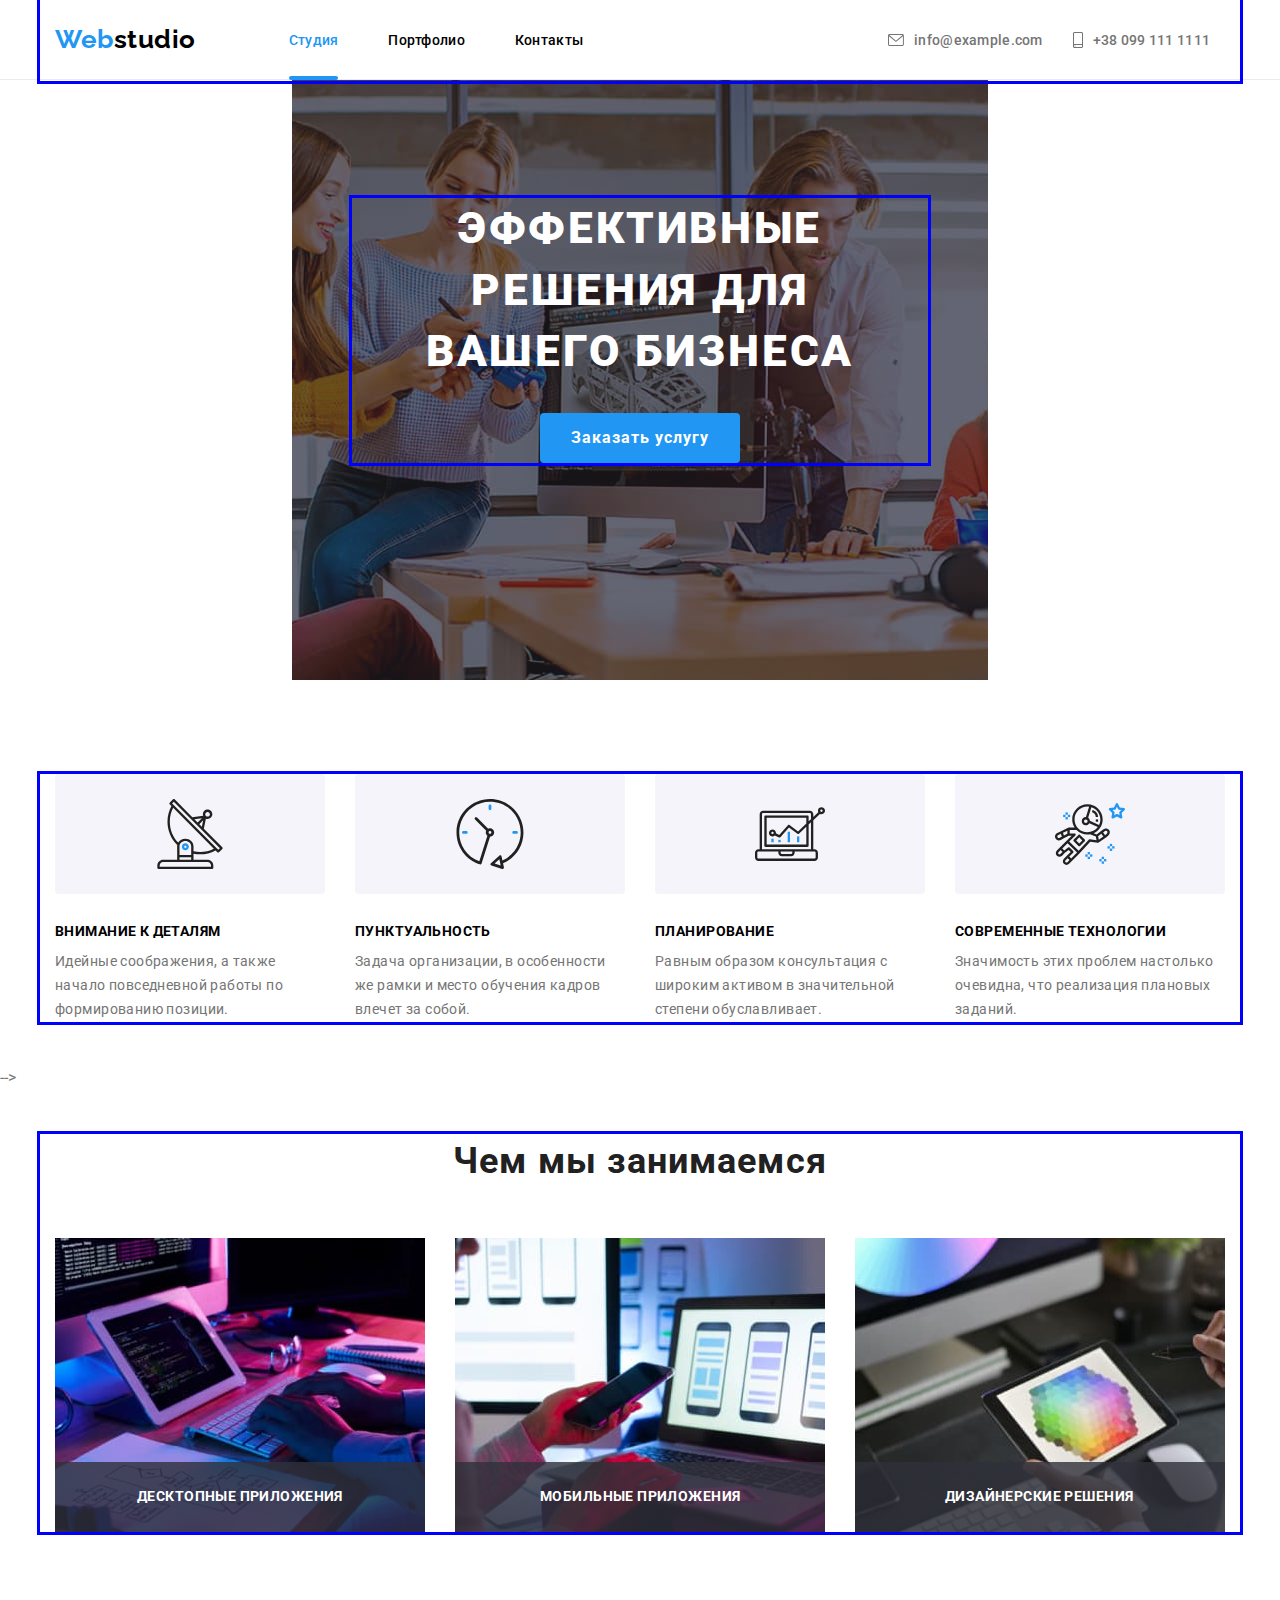
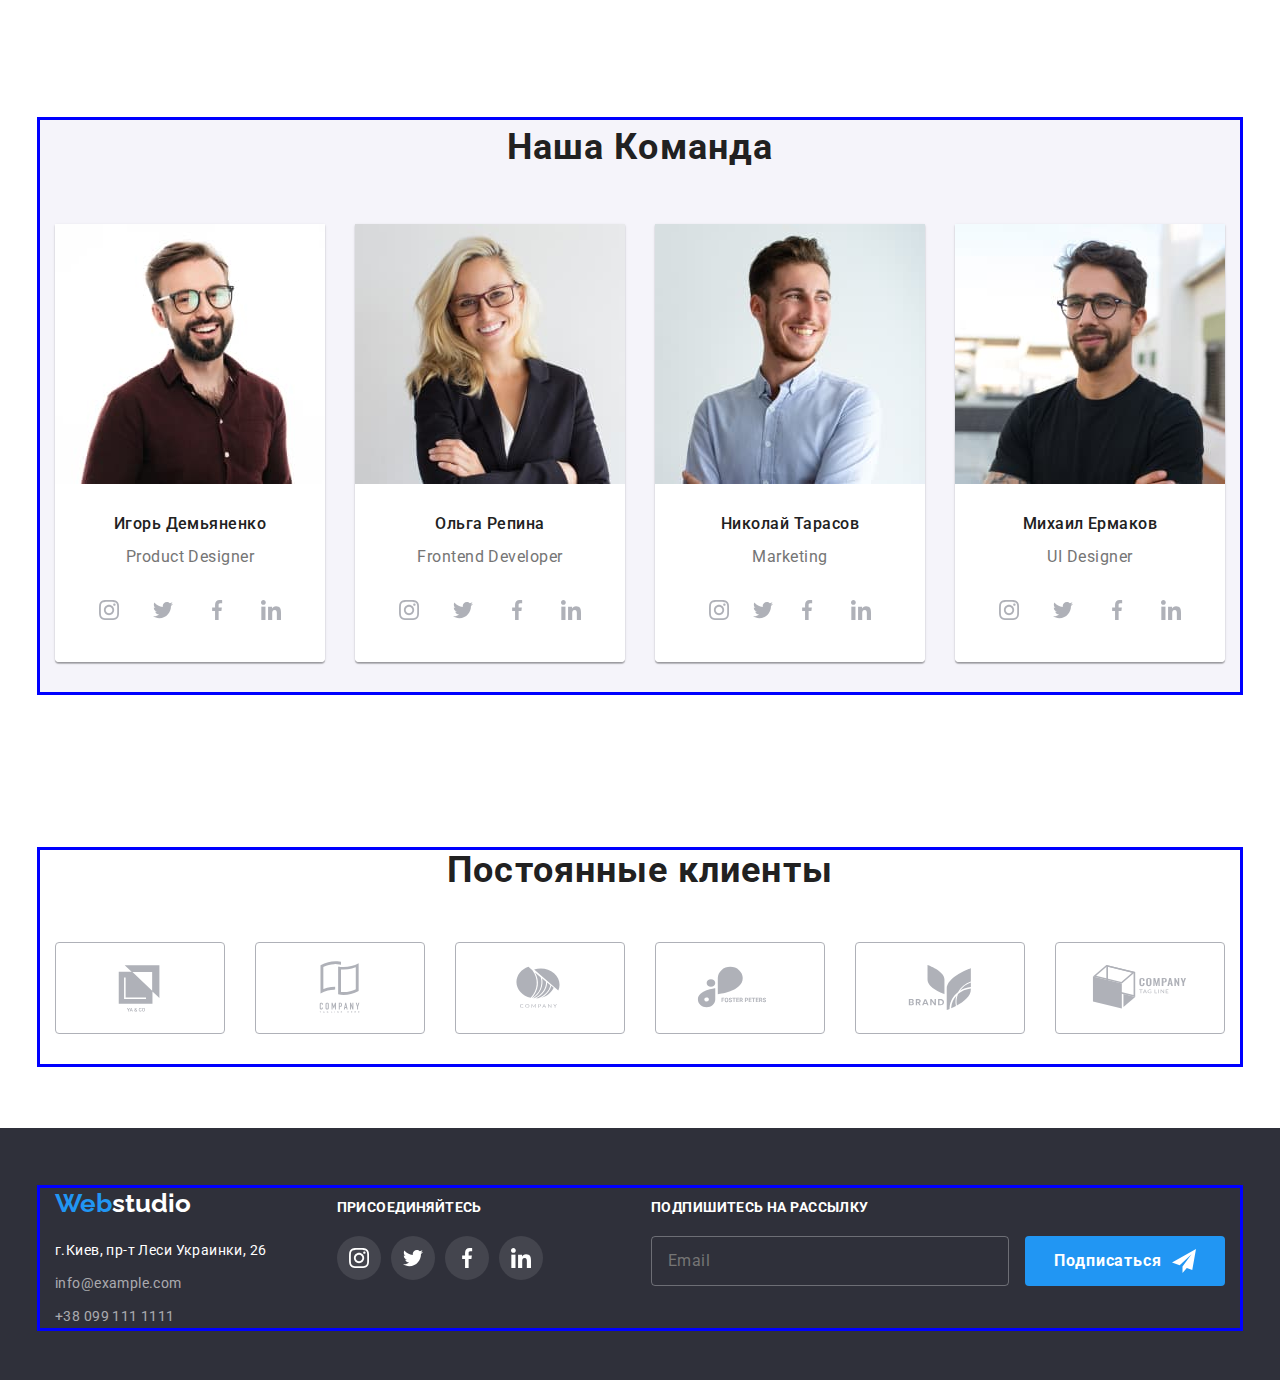
==== index.html @ 3f697a4b "index.html" ====
<!DOCTYPE html>
<html lang="ru">
  <head>
    <meta charset="UTF-8" />
    <meta http-equiv="X-UA-Compatible" content="IE=edge" />
    <meta name="viewport" content="width=device-width, initial-scale=1.0" />
    <title>Document</title>
    <link rel="preconnect" href="https://fonts.googleapis.com" />
    <link rel="preconnect" href="https://fonts.gstatic.com" crossorigin />
    <link
      href="https://fonts.googleapis.com/css2?family=Raleway:wght@700&family=Roboto:wght@400;500;700;900&display=swap"
      rel="stylesheet"
    />
    <link
      rel="stylesheet"
      href="https://cdnjs.cloudflare.com/ajax/libs/modern-normalize/1.1.0/modern-normalize.min.css"
    />
    <link rel="stylesheet" href="./css/main.min.css" />
  </head>

  <body>
    <header class="header">
      <div class="container header__container">
        <nav class="navigation">
          <a href="./index.html" lang="en" class="navigation__title"
            >Web<span class="navigation__logo--black-color">studio</span></a
          >

          <ul class="nav">
            <li class="nav__item">
              <a href="./index.html" class="nav__link current">Студия</a>
            </li>
            <li class="nav__item">
              <a href="./portfolio.html" class="nav__link">Портфолио</a>
            </li>
            <li class="nav__item"><a href="" class="nav__link">Контакты</a></li>
          </ul>
        </nav>

        <div class="header-adress">
          <ul class="adress-list">
            <li class="adress__item">
              <a href="mailto:info@example.com" class="adress__mail"
                ><svg class="adress__icon" width="16" height="12">
                  <use href="images/icons.svg.svg#icon-envelope"></use>
                </svg>
                info@example.com</a
              >
            </li>
            <li class="adress__item">
              <a href="tel:+380991111111" class="adress__phone"
                ><svg class="adress__icon" width="10" height="16">
                  <use href="images/icons.svg.svg#icon-smartphone"></use>
                </svg>
                +38 099 111 1111</a
              >
            </li>
          </ul>
        </div>
        <button class="open-menu-btn" type="button" data-menu-open>
          <svg class="icon-mob-menu" width="40" height="40">
            <use href="./images/icons.svg.svg#icon-mob-menu"></use>
          </svg></button>
          <div class="mob-menu" data-menu>
            <div class="container mob-menu__container">
              <button class="close-menu-btn" type="button" data-menu-close><svg class="close-mob-menu" width="40" height="40">
            <use href="./images/icons.svg.svg#icon-close-mob"></use>
          </svg></button>
                    <ul class="mob-menu__list">
                      <li class="mob-menu__item">
                        <a href="./index.html" class="mob-menu__link current">Студия</a>
                      </li>
                      <li class="mob-menu__item">
                        <a href="./portfolio.html" class="mob-menu__link">Портфолио</a>
                      </li>
                      <li class="mob-menu__item"><a href="" class="mob-menu__link">Контакты</a></li>
                    </ul>                  
                    
                    <div class="mob-adress">
                      <ul class="mob-adress__list">
                                                <li class="mob-adress__item">
                                                  <a href="tel:+380991111111" class="mob-adress__phone"><svg class="mob-adress__icon" width="10" height="16">
                                                      <use href="images/icons.svg.svg#icon-smartphone"></use>
                                                    </svg>
                                                    +38 099 111 1111</a>
                                                </li>
                        <li class="mob-adress__item">
                          <a href="mailto:info@example.com" class="mob-adress__mail"><svg class="mob-adress__icon" width="16" height="12">
                              <use href="images/icons.svg.svg#icon-envelope"></use>
                            </svg>
                            info@devstudio.com</a>
                        </li>
                      </ul>
                      <div class="mob-menu-social">
                        <ul class="mob-menu-social__list">
                      <li class="mob-menu-social__item"><a href="" class="mob-menu-social__link">Instagram</a></li>
                      <li class="mob-menu-social__item"><a href="" class="mob-menu-social__link">Twitter</a></li>
                      <li class="mob-menu-social__item"><a href="" class="mob-menu-social__link">Facebook</a></li>
                      <li class="mob-menu-social__item"><a href="" class="mob-menu-social__link">Linkedin</a></li>
                      </ul>
                      </div>
                      </div>
                      </div>
</div>
      </div>
    </header>

    <main>
      <section class="hero-section overlay">
        <div class="container hero__container">
          <h1 class="hero__title">Эффективные решения для вашего бизнеса</h1>
          <button type="button" class="hero__button" data-modal-open>
            Заказать услугу
          </button>
        </div>
      </section>

      <section class="section">
        <div class="container">
          <ul class="features-list">
            <li class="features-list__item">
              <div class="features-list__box">
                <svg class="features-list__icon" width="70" height="70">
                  <use href="images/icons.svg.svg#icon-antenna"></use>
                </svg>
              </div>
              <h2 class="features-list__title">Внимание к деталям</h2>
              <p class="features-list__text">
                Идейные соображения, а также начало повседневной работы по
                формированию позиции.
              </p>
            </li>

            <li class="features-list__item">
              <div class="features-list__box">
                <svg class="features-list__icon" width="70" height="70">
                  <use href="images/icons.svg.svg#icon-clock"></use>
                </svg>
              </div>
              <h2 class="features-list__title">Пунктуальность</h2>
              <p class="features-list__text">
                Задача организации, в особенности же рамки и место обучения
                кадров влечет за собой.
              </p>
            </li>

            <li class="features-list__item">
              <div class="features-list__box">
                <svg class="features-list__icon" width="70" height="70">
                  <use href="images/icons.svg.svg#icon-diagram"></use>
                </svg>
              </div>
              <h2 class="features-list__title">Планирование</h2>
              <p class="features-list__text">
                Равным образом консультация с широким активом в значительной
                степени обуславливает.
              </p>
            </li>

            <li class="features-list__item">
              <div class="features-list__box">
                <svg class="features-list__icon" width="70" height="70">
                  <use href="images/icons.svg.svg#icon-astronaut"></use>
                </svg>
              </div>
              <h2 class="features-list__title">Современные технологии</h2>
              <p class="features-list__text">
                Значимость этих проблем настолько очевидна, что реализация
                плановых заданий.
              </p>
            </li>
          </ul>
        </div>
      </section> -->

      <section class="about-section">
        <div class="container">
          <h2 class="about-us__title">Чем мы занимаемся</h2>

          <ul class="about-list">
            <li class="about-list__item">
              <div class="about-list__decor-item">
                <img
                  src="./images/box1.jpg"
                  alt="Десктопные приложения"
                  width="370"
                  class="about-list__img"
                />

                <div class="description">
                  <h3 class="description__text-one">Десктопные приложения</h3>
                </div>
              </div>
            </li>

            <li class="about-list__item">
              <div class="about-list__decor-item">
                <img
                  src="./images/box2.jpg"
                  alt="Мобильные приложения"
                  width="370"
                  class="about-list__img"
                />

                <div class="description">
                  <h3 class="description__text-two">Мобильные приложения</h3>
                </div>
              </div>
            </li>

            <li class="about-list__item">
              <div class="about-list__decor-item">
                <img
                  src="./images/box3.jpg"
                  alt="Дизайнерские решения"
                  width="370"
                  class="about-list__img"
                />
                <div class="description">
                  <h3 class="description__text-three">Дизайнерские решения</h3>
                </div>
              </div>
            </li>
          </ul>
        </div>
      </section>

      <section class="team-section">
        <div class="container team__container">
          <h2 class="our-team__title">Наша Команда</h2>
          <ul class="team-list team__list">
            <li class="team-list__item">
              <picture>
                <source
                  srcset="
                    ./images/ihor-img-1x-desktop.jpg 1x,
                    ./images/ihor-img-2x-desktop.jpg 2x,
                    ./images/ihor-img-3x-desktop.jpg 3x
                  "
                  media="(min-width: 1200px)"
                />
                <source
                  srcset="
                    ./images/ihor-img-1x-tab.jpg 1x,
                    ./images/ihor-img-2x-tab.jpg 2x
                  "
                  media="(min-width: 768px)"
                />
                <source
                  srcset="
                    ./images/ihor-img-1x-mob.jpg 1x,
                    ./images/ihor-img-2x-mob.jpg 2x
                  "
                  media="(min-width: 320px)"
                />
                <img
                  src="./images/teamcard1.jpg"
                  alt="Игорь Демьяненко Продакт Дизайнер"
                  class="team-list__img"
                />
              </picture>
              <div class="team-member">
                <h3 class="team-member__name">Игорь Демьяненко</h3>
                <p lang="en" class="team-member__position">Product Designer</p>
                <ul class="team-social-list">
                  <li class="team-social__item">
                    <a href="" class="team-social__link">
                      <svg class="team-social__icon" width="20" height="20">
                        <use href="images/icons.svg.svg#icon-instagram"></use>
                      </svg>
                    </a>
                  </li>
                  <li class="team-social__item">
                    <a href="" class="team-social__link">
                      <svg class="team-social__icon" width="20" height="20">
                        <use href="images/icons.svg.svg#icon-twitter"></use>
                      </svg>
                    </a>
                  </li>
                  <li class="team-social__item">
                    <a href="" class="team-social__link">
                      <svg class="team-social__icon" width="20" height="20">
                        <use href="images/icons.svg.svg#icon-facebook"></use>
                      </svg>
                    </a>
                  </li>
                  <li class="team-social__item">
                    <a href="" class="team-social__link">
                      <svg class="team-social__icon" width="20" height="20">
                        <use href="images/icons.svg.svg#icon-linkedin"></use>
                      </svg>
                    </a>
                  </li>
                </ul>
              </div>
            </li>

            <li class="team-list__item">
              <picture>
                <source
                  srcset="
                    ./images/olha-img-1x-desktop.jpg 1x,
                    ./images/olha-img-2x-desktop.jpg 2x,
                    ./images/olha-img-3x-desktop.jpg 3x
                  "
                  media="(min-width: 1200px)"
                />
                <source
                  srcset="
                    ./images/olha-img-1x-tab.jpg 1x,
                    ./images/olha-img-2x-tab.jpg 2x
                  "
                  media="(min-width: 768px)"
                />
                <source
                  srcset="
                    ./images/olha-img-1x-mob.jpg 1x,
                    ./images/olha-img-2x-mob.jpg 2x
                  "
                  media="(min-width: 320px)"
                />
                <img
                  src="./images/teamcard2.jpg"
                  alt="Ольга Репина Фронтэнд Разработчик"
                  class="team-list__img"
                />
              </picture>
              <div class="team-member">
                <h3 class="team-member__name">Ольга Репина</h3>
                <p lang="en" class="team-member__position">
                  Frontend Developer
                </p>
                <ul class="team-social-list">
                  <li class="team-social__item">
                    <a href="" class="team-social__link"
                      ><svg class="team-social__icon" width="20" height="20">
                        <use href="images/icons.svg.svg#icon-instagram"></use>
                      </svg>
                    </a>
                  </li>
                  <li class="team-social__item">
                    <a href="" class="team-social__link"
                      ><svg class="team-social__icon" width="20" height="20">
                        <use href="images/icons.svg.svg#icon-twitter"></use>
                      </svg>
                    </a>
                  </li>
                  <li class="team-social__item">
                    <a href="" class="team-social__link"
                      ><svg class="team-social__icon" width="20" height="20">
                        <use href="images/icons.svg.svg#icon-facebook"></use>
                      </svg>
                    </a>
                  </li>
                  <li class="team-social__item">
                    <a href="" class="team-social__link">
                      <svg class="team-social__icon" width="20" height="20">
                        <use href="images/icons.svg.svg#icon-linkedin"></use>
                      </svg>
                    </a>
                  </li>
                </ul>
              </div>
            </li>

            <li class="team-list__item">
              <picture>
                <source
                  srcset="
                    ./images/nikolay-img-1x-desktop.jpg 1x,
                    ./images/nikolay-img-2x-desktop.jpg 2x,
                    ./images/nikolay-img-3x-desktop.jpg 3x
                  "
                  media="(min-width: 1200px)"
                />
                <source
                  srcset="
                    ./images/nikolay-img-1x-tab.jpg 1x,
                    ./images/nikolay-img-2x-tab.jpg 2x
                  "
                  media="(min-width: 768px)"
                />
                <source
                  srcset="
                    ./images/nikolay-img-1x-mob.jpg 1x,
                    ./images/nikolay-img-2x-mob.jpg 2x
                  "
                  media="(min-width: 320px)"
                />
                <img
                  src="./images/teamcard3.jpg"
                  alt="Николай Тарасов Маркетолог"
                  class="team-list__img"
                />
              </picture>
              <div class="team-member">
                <h3 class="team-member__name">Николай Тарасов</h3>
                <p lang="en" class="team-member__position">Marketing</p>
                <ul class="team-social-list">
                  <li class="team-social__item">
                    <a href="" class="team-social__link"
                      ><svg class="team-social__icon" width="20" height="20">
                        <use href="images/icons.svg.svg#icon-instagram"></use>
                      </svg>
                    </a>
                  </li>
                  <li class="team-social-__item">
                    <a href="" class="team-social__link"
                      ><svg class="team-social__icon" width="20" height="20">
                        <use href="images/icons.svg.svg#icon-twitter"></use>
                      </svg>
                    </a>
                  </li>
                  <li class="team-social__item">
                    <a href="" class="team-social__link"
                      ><svg class="team-social__icon" width="20" height="20">
                        <use href="images/icons.svg.svg#icon-facebook"></use>
                      </svg>
                    </a>
                  </li>
                  <li class="team-social__item">
                    <a href="" class="team-social__link">
                      <svg class="team-social__icon" width="20" height="20">
                        <use href="images/icons.svg.svg#icon-linkedin"></use>
                      </svg>
                    </a>
                  </li>
                </ul>
              </div>
            </li>

            <li class="team-list__item">
              <picture>
                <source
                  srcset="
                    ./images/mikhail-img-1x-desktop.jpg 1x,
                    ./images/mikhail-img-2x-desktop.jpg 2x,
                    ./images/mikhail-img-3x-desktop.jpg 3x
                  "
                  media="(min-width: 1200px)"
                />
                <source
                  srcset="
                    ./images/mikhail-img-1x-tab.jpg 1x,
                    ./images/mikhail-img-2x-tab.jpg 2x
                  "
                  media="(min-width: 768px)"
                />
                <source
                  srcset="
                    ./images/mikhail-img-1x-mob.jpg 1x,
                    ./images/mikhail-img-2x-mob.jpg 2x
                  "
                  media="(min-width: 320px)"
                />
                <img
                  src="./images/teamcard4.jpg"
                  alt="Михаил Ермаков ЮИ Дизайнер"
                  class="team-list__img"
                />
              </picture>
              <div class="team-member">
                <h3 class="team-member__name">Михаил Ермаков</h3>
                <p lang="en" class="team-member__position">UI Designer</p>
                <ul class="team-social-list">
                  <li class="team-social__item">
                    <a href="" class="team-social__link"
                      ><svg class="team-social__icon" width="20" height="20">
                        <use href="images/icons.svg.svg#icon-instagram"></use>
                      </svg>
                    </a>
                  </li>
                  <li class="team-social__item">
                    <a href="" class="team-social__link">
                      <svg class="team-social__icon" width="20" height="20">
                        <use href="images/icons.svg.svg#icon-twitter"></use>
                      </svg>
                    </a>
                  </li>
                  <li class="team-social__item">
                    <a href="" class="team-social__link">
                      <svg class="team-social__icon" width="20" height="20">
                        <use href="images/icons.svg.svg#icon-facebook"></use>
                      </svg>
                    </a>
                  </li>
                  <li class="team-social__item">
                    <a href="" class="team-social__link">
                      <svg class="team-social__icon" width="20" height="20">
                        <use href="images/icons.svg.svg#icon-linkedin"></use>
                      </svg>
                    </a>
                  </li>
                </ul>
              </div>
            </li>
          </ul>
        </div>
      </section>
    
    <section class="clients-section">
      <div class="container">
        <h2 class="clients__title">Постоянные клиенты</h2>
        <ul class="our-clients-list">
          <li class="our-clients__item">
            <a href="" class="our-clients__link">
              <svg class="our-clients__icon" width="106" height="60">
                <use href="./images/icons.svg.svg#icon-Logo"></use>
              </svg>
            </a>
          </li>
          <li class="our-clients__item">
            <a href="" class="our-clients__link">
              <svg class="our-clients__icon" width="106" height="60">
                <use href="./images/icons.svg.svg#icon-Logo-1"></use>
              </svg>
            </a>
          </li>
          <li class="our-clients__item">
            <a href="" class="our-clients__link">
              <svg class="our-clients__icon" width="106" height="60">
                <use href="./images/icons.svg.svg#icon-Logo-2"></use>
              </svg>
            </a>
          </li>
          <li class="our-clients__item">
            <a href="" class="our-clients__link">
              <svg class="our-clients__icon" width="106" height="60">
                <use href="./images/icons.svg.svg#icon-Logo-3"></use>
              </svg>
            </a>
          </li>
          <li class="our-clients__item">
            <a href="" class="our-clients__link">
              <svg class="our-clients__icon" width="106" height="60">
                <use href="./images/icons.svg.svg#icon-Logo-4"></use>
              </svg>
            </a>
          </li>
          <li class="our-clients__item">
            <a href="" class="our-clients__link">
              <svg class="our-clients__icon" width="106" height="60">
                <use href="./images/icons.svg.svg#icon-Logo-5"></use>
              </svg>
            </a>
          </li>
        </ul>
      </div>
    </section>
  </main>

    <footer class="footer">
      <div class="container footer-container">
        <div class="footer-adress">
          <a href="./index.html" lang="en" class="footer-adress__title"
            >Web<span class="footer-adress__logo--white-color">studio</span></a
          >
          <address>
            <ul class="footer-contacts">
              <li>
                <a
                  href="https://goo.gl/maps/CcoJEwmLKHJg576z9"
                  target="_blank"
                  rel="noopener noreferrer nofollow"
                  class="footer__map"
                  >г.Киев, пр-т Леси Украинки, 26</a
                >
              </li>
              <li>
                <a href="mailto:info@example.com" class="footer__email"
                  >info@example.com</a
                >
              </li>
              <li>
                <a href="tel:+380991111111" class="footer__tel"
                  >+38 099 111 1111</a
                >
              </li>
            </ul>
          </address>
        </div>
        <div class="footer-socials">
          <p class="footer-join-us">присоединяйтесь</p>
          <ul class="footer-social-list">
            <li class="footer-social__item">
              <a href="" class="footer-social__link"
                ><svg class="footer-social__icon" width="20" height="20">
                  <use href="images/icons.svg.svg#icon-instagram"></use>
                </svg>
              </a>
            </li>
            <li class="footer-social__item">
              <a href="" class="footer-social__link"
                ><svg class="footer-social__icon" width="20" height="20">
                  <use href="images/icons.svg.svg#icon-twitter"></use>
                </svg>
              </a>
            </li>
            <li class="footer-social__item">
              <a href="" class="footer-social__link"
                ><svg class="footer-social__icon" width="20" height="20">
                  <use href="images/icons.svg.svg#icon-facebook"></use>
                </svg>
              </a>
            </li>
            <li class="footer-social__item">
              <a href="" class="footer-social__link">
                <svg class="footer-social__icon" width="20" height="20">
                  <use href="images/icons.svg.svg#icon-linkedin"></use>
                </svg>
              </a>
            </li>
          </ul>
        </div>
        <div class="footer-subscribe">
          <form class="footer-subscribe__form">
            <p class="footer-subscribe__text">подпишитесь на рассылку</p>
            <label for="mail-sub"></label>
            <input
              type="email"
              name="user-email"
              class="footer-subscribe__mail"
              id="mail-sub"
              placeholder="Email"
              required
            />
            <button type="submit" class="footer-subscribe__btn">
              Подписаться<svg
                class="footer-subscribe__icon-send"
                width="24"
                height="24"
              >
                <use href="images/icons.svg.svg#icon-send"></use>
              </svg>
            </button>
          </form>
        </div>
      </div>
    </footer>

    <div class="backdrop is-hidden" data-modal>
      <div class="modal">
        <button class="close-button" type="button" data-modal-close>
          <svg class="icon-close" width="18" height="18">
            <use href="./images/icons.svg.svg#icon-close"></use>
          </svg>
        </button>
        <p class="modal-title">Оставьте свои данные, мы вам перезвоним</p>
        <form class="modal-form">
          <div class="form-field">
            <label for="modal-name" class="label-name">Имя</label>
            <div class="form-wrap">
              <input
                type="text"
                name="user-name"
                class="modal-input"
                required
                id="modal-name"
              />
              <svg class="modal-icon" width="18" height="18">
                <use href="./images/icons.svg.svg#icon-person"></use>
              </svg>
            </div>
          </div>

          <div class="form-field">
            <label for="modal-tel" class="label-name">Телефон</label>
            <div class="form-wrap">
              <input
                type="tel"
                name="user-tel"
                class="modal-input"
                required
                id="modal-tel"
              />
              <svg class="modal-icon" width="18" height="18">
                <use href="./images/icons.svg.svg#icon-phone"></use>
              </svg>
            </div>
          </div>

          <div class="form-field">
            <label for="modal-mail" class="label-name">Почта</label>
            <div class="form-wrap">
              <input
                type="email"
                name="user-email"
                class="modal-input"
                required
                id="modal-mail"
              />
              <svg class="modal-icon" width="18" height="18">
                <use href="./images/icons.svg.svg#icon-email"></use>
              </svg>
            </div>
          </div>

          <div class="form-comment">
            <label for="modal-comment" class="label-name">Комментарий</label>
            <textarea
              name="user-comment"
              id="modal-comment"
              class="label-comment"
              placeholder="Введите текст"
            ></textarea>
          </div>

          <div class="form-checkbox">
            <div class="form-wrap">
              <input
                type="checkbox"
                name="checkbox"
                class="modal-checkbox-custom visually-hidden"
                required
                id="modal-checkbox"
              />
              <label for="modal-checkbox" class="modal-check">
                <svg class="check-icon" width="16" height="15">
                  <use href="./images/icons.svg.svg#icon-check"></use>
                </svg>
                <span class="checkbox-text"
                  >Соглашаюсь с рассылкой и принимаю
                  <a href="" class="checkbox-terms">Условия договора</a></span
                ></label
              >
            </div>
          </div>
          <div class="btn-div">
            <button type="submit" class="btn-submit">Отправить</button>
          </div>
        </form>
      </div>
    </div>
    <script src="./js/modal.js"></script>
        <script src="./js/mobile-menu.js"></script>
  </body>
</html>
---- css/main.min.css ----
:root{--primary-color-text: #212121;--secondary-text-color: #757575;--hero-text-color: #ffffff;--hero-background-color: #2f303a;--hero-button-ineractive-color: #188ce8;--ineractive-color: #2196f3;--active-color: #000000;--footer-text-color: rgba(255, 255, 255, 0.6);--portfolio-colors: #f5f4fa;--border-color: #ececec;--border-portfolio-color: #eeeeee;--hero-linear-gradient-color: #2f303a 40 %;--social-link-icon: #afb1b8;--social-icon-background: rgba(255, 255, 255, 0.1);--portfolio-box-shadow-color: 0px 1px 1px rgba(0, 0, 0, 0.12),
    0px 4px 4px rgba(0, 0, 0, 0.06), 1px 4px 6px rgba(0, 0, 0, 0.16)}.visually-hidden{position:absolute;white-space:nowrap;width:1px;height:1px;overflow:hidden;border:0;padding:0;clip:rect(0 0 0 0);-webkit-clip-path:inset(50%);clip-path:inset(50%);margin:-1px}p,h1,h2,h3,h4,h5,h6{margin:0}ul{list-style:none;margin:0;padding:0}img{display:block;max-width:100%;height:auto}body{background-color:#fff;color:var(--secondary-text-color);font-family:Roboto, sans-serif}.adress__mail{text-decoration:none;letter-spacing:0.02em;color:var(--secondary-text-color);font-weight:500;font-size:14px;line-height:1.2;padding-top:32px;padding-bottom:32px;display:-webkit-box;display:-ms-flexbox;display:flex;-webkit-box-align:center;-ms-flex-align:center;align-items:center;-webkit-transition-property:color;transition-property:color;-webkit-transition-duration:250ms;transition-duration:250ms;-webkit-transition-timing-function:cubic-bezier(0.4, 0, 0.2, 1);transition-timing-function:cubic-bezier(0.4, 0, 0.2, 1)}.adress__mail:hover,.adress__mail:focus{color:var(--ineractive-color);outline:none}.adress__phone{text-decoration:none;letter-spacing:0.02em;color:var(--secondary-text-color);font-weight:500;font-size:14px;line-height:1.2;padding-top:32px;padding-bottom:32px;display:-webkit-box;display:-ms-flexbox;display:flex;-webkit-box-align:center;-ms-flex-align:center;align-items:center;-webkit-transition-property:color;transition-property:color;-webkit-transition-duration:250ms;transition-duration:250ms;-webkit-transition-timing-function:cubic-bezier(0.4, 0, 0.2, 1);transition-timing-function:cubic-bezier(0.4, 0, 0.2, 1)}.adress__phone:hover,.adress__phone:focus{color:var(--ineractive-color);outline:none}.adress__icon{display:-webkit-box;display:-ms-flexbox;display:flex;fill:currentColor}.adress__icon:hover,.adress__icon:focus{color:var(--ineractive-color)}.adress__icon{margin-right:10px}.footer-contacts{font-style:normal;font-weight:400;letter-spacing:0.03em}.footer__map{color:var(--hero-text-color);text-decoration:none;font-size:14px;line-height:1.7;letter-spacing:0.03em;margin-bottom:9px;display:block;-webkit-transition-property:color;transition-property:color;-webkit-transition-duration:250ms;transition-duration:250ms;-webkit-transition-timing-function:cubic-bezier(0.4, 0, 0.2, 1);transition-timing-function:cubic-bezier(0.4, 0, 0.2, 1)}.footer__map:hover,.footer__map:focus{color:var(--ineractive-color);outline:none}.footer__email{color:var(--footer-text-color);text-decoration:none;font-size:14px;line-height:1.7;letter-spacing:0.03em;margin-bottom:9px;display:block;-webkit-transition-property:color;transition-property:color;-webkit-transition-duration:250ms;transition-duration:250ms;-webkit-transition-timing-function:cubic-bezier(0.4, 0, 0.2, 1);transition-timing-function:cubic-bezier(0.4, 0, 0.2, 1)}.footer__email:hover,.footer__email:focus{color:var(--ineractive-color);outline:none}.footer__tel{color:var(--footer-text-color);text-decoration:none;font-size:14px;line-height:1.7;letter-spacing:0.03em;display:block;-webkit-transition-property:color;transition-property:color;-webkit-transition-duration:250ms;transition-duration:250ms;-webkit-transition-timing-function:cubic-bezier(0.4, 0, 0.2, 1);transition-timing-function:cubic-bezier(0.4, 0, 0.2, 1)}.footer__tel:hover,.footer__tel:focus{color:var(--ineractive-color);outline:none}.container{width:100%;padding-left:15px;padding-right:15px;margin-left:auto;margin-right:auto;outline:3px solid blue}@media screen and (min-width: 480px){.container{width:480px}}@media screen and (min-width: 768px){.container{width:768px}}@media screen and (min-width: 1200px){.container{width:1200px}}.navigation__title{font-family:'Raleway', sans-serif;text-decoration:none;color:var(--ineractive-color);font-weight:700;font-size:26px;line-height:1.2;letter-spacing:0.02em;padding-top:24px;padding-bottom:25px}.navigation__logo--black-color{font-family:'Raleway', sans-serif;color:var(--active-color);font-weight:700;font-size:26px;line-height:1.2;letter-spacing:0.02em}.footer-adress__title{font-family:'Raleway', sans-serif;text-decoration:none;color:var(--ineractive-color);font-weight:700;font-size:26px;line-height:1.2;display:block;margin-bottom:20px}.footer-adress__logo--white-color{color:var(--hero-text-color);font-family:'Raleway', sans-serif;font-weight:700;text-decoration:none;font-size:26px;line-height:1.2}.backdrop{position:fixed;top:0;left:0;width:100vw;height:100vh;opacity:1;-webkit-transition-property:opacity, visibility;transition-property:opacity, visibility;-webkit-transition-duration:250ms;transition-duration:250ms;-webkit-transition-timing-function:cubic-bezier(0.4, 0, 0.2, 1);transition-timing-function:cubic-bezier(0.4, 0, 0.2, 1);background-color:rgba(0,0,0,0.2)}.backdrop.is-hidden{opacity:0;pointer-events:none;visibility:hidden}.backdrop.is-hidden .modal{-webkit-transform:translate(-50%, -50%) scale(0.9);transform:translate(-50%, -50%) scale(0.9)}.modal{position:absolute;width:100%;min-height:581px;padding:40px;top:50%;left:50%;visibility:visible;-webkit-transform:translate(-50%, -50%) scale(1);transform:translate(-50%, -50%) scale(1);-webkit-transition-property:visibility, -webkit-transform;transition-property:visibility, -webkit-transform;transition-property:transform, visibility;transition-property:transform, visibility, -webkit-transform;-webkit-transition-duration:250ms;transition-duration:250ms;-webkit-transition-timing-function:cubic-bezier(0.4, 0, 0.2, 1);transition-timing-function:cubic-bezier(0.4, 0, 0.2, 1);border-radius:4px;background-color:#fff;-webkit-box-shadow:0px 1px 3px rgba(0,0,0,0.12),0px 1px 1px rgba(0,0,0,0.14),0px 2px 1px rgba(0,0,0,0.2);box-shadow:0px 1px 3px rgba(0,0,0,0.12),0px 1px 1px rgba(0,0,0,0.14),0px 2px 1px rgba(0,0,0,0.2)}@media screen and (min-width: 480px){.modal{width:450px}}@media screen and (min-width: 1200px){.modal{width:528px}}.close-button{position:absolute;display:-webkit-box;display:-ms-flexbox;display:flex;-webkit-box-align:center;-ms-flex-align:center;align-items:center;-webkit-box-pack:center;-ms-flex-pack:center;justify-content:center;top:8px;right:8px;width:30px;height:30px;margin:0;padding:0;cursor:pointer;border-radius:50%;border:1px solid rgba(0,0,0,0.1);color:#000000;background-color:#fff;-webkit-transition-property:color, -webkit-box-shadow;transition-property:color, -webkit-box-shadow;transition-property:color, box-shadow;transition-property:color, box-shadow, -webkit-box-shadow;-webkit-transition-duration:250ms;transition-duration:250ms;-webkit-transition-timing-function:cubic-bezier(0.4, 0, 0.2, 1);transition-timing-function:cubic-bezier(0.4, 0, 0.2, 1)}.close-button:hover,.close-button:focus{color:#2196f3;-webkit-box-shadow:0px 1px 3px rgba(0,0,0,0.12),0px 1px 1px rgba(0,0,0,0.14),0px 2px 1px rgba(0,0,0,0.2);box-shadow:0px 1px 3px rgba(0,0,0,0.12),0px 1px 1px rgba(0,0,0,0.14),0px 2px 1px rgba(0,0,0,0.2)}.icon-close{fill:currentColor}.form-field{margin-bottom:10px}.modal-title{font-weight:700;font-size:20px;line-height:1.15;text-align:center;letter-spacing:0.03em;color:#212121;margin-bottom:12px}.modal-input{width:100%;height:40px;padding-left:42px;border:1px solid rgba(33,33,33,0.2);border-radius:4px;-webkit-transition-property:border-color;transition-property:border-color;-webkit-transition-duration:250ms;transition-duration:250ms;-webkit-transition-timing-function:cubic-bezier(0.4, 0, 0.2, 1);transition-timing-function:cubic-bezier(0.4, 0, 0.2, 1);cursor:pointer}.modal-input:hover,.modal-input:focus{border-color:var(--ineractive-color);outline:none}.form-wrap{position:relative}.modal-icon{position:absolute;left:12px;top:50%;-webkit-transform:translateY(-50%);transform:translateY(-50%)}.modal-input:hover+.modal-icon,.modal-input:focus+.modal-icon{fill:var(--ineractive-color)}.label-name{display:block;cursor:pointer;margin-bottom:4px;font-weight:400;font-size:12px;line-height:1.16;letter-spacing:0.01em;color:#757575}.form-comment{margin-bottom:20px}.label-comment{width:100%;height:120px;padding:12px 16px;border:1px solid rgba(33,33,33,0.2);border-radius:4px;resize:none;-webkit-transition-property:border-color;transition-property:border-color;-webkit-transition-duration:250ms;transition-duration:250ms;-webkit-transition-timing-function:cubic-bezier(0.4, 0, 0.2, 1);transition-timing-function:cubic-bezier(0.4, 0, 0.2, 1)}.label-comment:hover,.label-comment:focus{border-color:var(--ineractive-color);outline:none}.label-comment::-webkit-input-placeholder{font-weight:400;font-size:12px;line-height:1.16;letter-spacing:0.01em;color:rgba(117,117,117,0.5)}.label-comment:-ms-input-placeholder{font-weight:400;font-size:12px;line-height:1.16;letter-spacing:0.01em;color:rgba(117,117,117,0.5)}.label-comment::-ms-input-placeholder{font-weight:400;font-size:12px;line-height:1.16;letter-spacing:0.01em;color:rgba(117,117,117,0.5)}.label-comment::placeholder{font-weight:400;font-size:12px;line-height:1.16;letter-spacing:0.01em;color:rgba(117,117,117,0.5)}.form-checkbox{margin-bottom:30px}.modal-check{display:-webkit-box;display:-ms-flexbox;display:flex;-webkit-box-align:center;-ms-flex-align:center;align-items:center;font-weight:400;font-size:14px;line-height:1.71;letter-spacing:0.03em;color:#757575}.modal-check svg{display:-webkit-box;display:-ms-flexbox;display:flex;-webkit-box-align:center;-ms-flex-align:center;align-items:center;-webkit-box-pack:center;-ms-flex-pack:center;justify-content:center;margin-right:9px;border:2px solid var(--primary-color-text);border-radius:2px;-webkit-transition-property:background-color, fill, border;transition-property:background-color, fill, border;-webkit-transition-duration:250ms;transition-duration:250ms;-webkit-transition-timing-function:cubic-bezier(0.4, 0, 0.2, 1);transition-timing-function:cubic-bezier(0.4, 0, 0.2, 1)}.check-icon{fill:transparent}.modal-checkbox-custom:focus+.modal-check svg{outline:1px solid var(--ineractive-color)}.modal-checkbox-custom:checked+.modal-check svg{background-color:var(--ineractive-color);border:none}.modal-checkbox-custom:checked+.modal-check svg{fill:#ffffff}.checkbox-terms{font-weight:400;font-size:14px;line-height:1.71;letter-spacing:0.03em;color:var(--ineractive-color)}.btn-div{display:-webkit-box;display:-ms-flexbox;display:flex;-webkit-box-align:center;-ms-flex-align:center;align-items:center;text-align:center;-webkit-box-pack:center;-ms-flex-pack:center;justify-content:center}.btn-submit{min-width:200px;height:50px;padding:10px 56px;cursor:pointer;font-weight:700;font-size:16px;line-height:1.87;letter-spacing:0.06em;color:#ffffff;background-color:var(--ineractive-color);-webkit-box-shadow:0px 4px 4px rgba(0,0,0,0.15);box-shadow:0px 4px 4px rgba(0,0,0,0.15);border:none;border-radius:4px;-webkit-transition-property:color, background-color, -webkit-box-shadow;transition-property:color, background-color, -webkit-box-shadow;transition-property:color, background-color, box-shadow;transition-property:color, background-color, box-shadow, -webkit-box-shadow;-webkit-transition-duration:250ms;transition-duration:250ms;-webkit-transition-timing-function:cubic-bezier(0.4, 0, 0.2, 1);transition-timing-function:cubic-bezier(0.4, 0, 0.2, 1)}.btn-submit:hover,.btn-submit:focus{color:#ffffff;background-color:var(--hero-button-ineractive-color);-webkit-box-shadow:0px 4px 4px rgba(0,0,0,0.15);box-shadow:0px 4px 4px rgba(0,0,0,0.15);outline:none}.header{position:relative;border-bottom:1px solid var(--border-color);max-height:80px;margin-left:auto;margin-right:auto}.header__container{display:-webkit-box;display:-ms-flexbox;display:flex;-webkit-box-align:center;-ms-flex-align:center;align-items:center}.navigation{display:none}@media screen and (min-width: 480px){.navigation{display:-webkit-box;display:-ms-flexbox;display:flex;-webkit-box-align:center;-ms-flex-align:center;align-items:center}}.nav{display:none}@media screen and (min-width: 480px){.nav{display:-webkit-box;display:-ms-flexbox;display:flex;margin-left:93px}}.nav__item+.nav__item{margin-left:50px}.nav__link{position:relative}.nav__link{color:var(--active-color);font-weight:500;font-size:14px;line-height:1.8;text-decoration:none;letter-spacing:0.02em;padding-top:32px;padding-bottom:32px;-webkit-transition-property:color;transition-property:color;-webkit-transition-duration:250ms;transition-duration:250ms;-webkit-transition-timing-function:cubic-bezier(0.4, 0, 0.2, 1);transition-timing-function:cubic-bezier(0.4, 0, 0.2, 1)}.nav__link:hover,.nav__link:focus{color:var(--ineractive-color);outline:none}.header-adress{display:none}@media screen and (min-width: 480px){.header-adress{display:-webkit-box;display:-ms-flexbox;display:flex;-webkit-box-align:center;-ms-flex-align:center;align-items:center;margin-left:305px;margin-right:auto}}.adress-list{display:none}@media screen and (min-width: 480px){.adress-list{display:-webkit-box;display:-ms-flexbox;display:flex;-webkit-box-align:center;-ms-flex-align:center;align-items:center;margin-left:auto}}.adress__item+.adress__item{margin-left:30px}.mob-menu__container{position:relative;padding-top:48px;padding-bottom:48px}.mob-menu{position:absolute;background-color:#fff;width:100vw;height:100vh;overflow:auto;top:0;left:0;opacity:0;visibility:hidden;pointer-events:none}@media screen and (min-width: 480px){.mob-menu{display:none}}.mob-menu.is-open{opacity:1;visibility:visible;pointer-events:auto}.open-menu-btn,.close-menu-btn{position:absolute;top:10px;right:15px;width:40px;height:40px;display:-webkit-box;display:-ms-flexbox;display:flex;-webkit-box-pack:center;-ms-flex-pack:center;justify-content:center;-webkit-box-align:center;-ms-flex-align:center;align-items:center;background-color:transparent;border:none;cursor:pointer}@media screen and (min-width: 480px){.open-menu-btn,.close-menu-btn{display:none}}.mob-menu__list{position:absolute;top:48px;left:40px}.mob-menu__item:not(:last-child){margin-bottom:32px}.mob-menu__link{text-decoration:none;font-family:'Roboto';font-style:normal;font-weight:500;font-size:40px;line-height:1.17;letter-spacing:0.02em;color:#212121}.mob-adress{position:absolute;top:526px;left:40px;margin-bottom:64px}.mob-adress__item:not(:last-child){margin-bottom:32px}.mob-adress__phone{text-decoration:none;font-weight:500;font-size:34px;line-height:1.17;letter-spacing:0.02em;color:#2196F3}.mob-adress__mail{text-decoration:none;font-weight:500;font-size:24px;line-height:28px;letter-spacing:0.02em;color:#757575}.mob-adress__icon{display:none}.current{color:var(--ineractive-color)}@media screen and (min-width: 480px){.current{color:var(--ineractive-color)}.current::after{content:'';position:absolute;top:76px;left:0;width:100%;height:4px;border-radius:2px;background-color:var(--ineractive-color)}}.mob-menu-social__list{display:-webkit-box;display:-ms-flexbox;display:flex;-webkit-box-align:baseline;-ms-flex-align:baseline;align-items:baseline}.mob-menu-social__item+.mob-menu-social__item{margin-left:20px}.mob-menu-social__link{position:relative;text-decoration:none;font-style:normal;font-weight:500;font-size:18px;line-height:1.22;letter-spacing:0.02em;color:#2196F3}.mob-menu-social__link::after{content:'';color:rgba(33,33,33,0.2);position:absolute;width:22px;height:0px;left:10px;border:1px solid rgba(33,33,33,0.2);-webkit-transform:rotate(90deg);transform:rotate(90deg)}.hero-section{text-align:center;padding-top:118px;padding-bottom:118px;padding-left:60px;padding-right:60px}@media screen and (min-width: 1200px){.hero-section{width:696px}}.hero__container{width:100%}.overlay{max-width:1600px;height:600px;margin-left:auto;margin-right:auto;background-color:var(--hero-background-color);background-image:-webkit-gradient(linear, left top, right top, from(rgba(47,48,58,0.4)), to(rgba(47,48,58,0.4))),url(../images/hero-img-tel.jpg);background-image:linear-gradient(to right, rgba(47,48,58,0.4), rgba(47,48,58,0.4)),url(../images/hero-img-tel.jpg);background-position:center;background-repeat:no-repeat;background-size:cover}@media (min-device-pixel-ratio: 2), (-webkit-min-device-pixel-ratio: 2), (min-resolution: 192dpi), (min-resolution: 2dppx){.overlay .box{background-image:url(/images/hero-img-tel-2x.jpg)}}@media screen and (min-width: 480px){.overlay{background-image:-webkit-gradient(linear, left top, right top, from(rgba(47,48,58,0.4)), to(rgba(47,48,58,0.4))),url(../images/hero-img-tab.jpg);background-image:linear-gradient(to right, rgba(47,48,58,0.4), rgba(47,48,58,0.4)),url(../images/hero-img-tab.jpg)}}@media screen and (min-width: 480px) and (min-device-pixel-ratio: 2), screen and (min-width: 480px) and (-webkit-min-device-pixel-ratio: 2), screen and (min-width: 480px) and (min-resolution: 192dpi), screen and (min-width: 480px) and (min-resolution: 2dppx){.overlay .box{background-image:url(/images/hero-img-tab-2x.jpg)}}@media screen and (min-width: 1200px){.overlay{background-image:-webkit-gradient(linear, left top, right top, from(rgba(47,48,58,0.4)), to(rgba(47,48,58,0.4))),url(../images/hero.jpg);background-image:linear-gradient(to right, rgba(47,48,58,0.4), rgba(47,48,58,0.4)),url(../images/hero.jpg)}}@media screen and (min-width: 1200px) and (min-device-pixel-ratio: 2), screen and (min-width: 1200px) and (-webkit-min-device-pixel-ratio: 2), screen and (min-width: 1200px) and (min-resolution: 192dpi), screen and (min-width: 1200px) and (min-resolution: 2dppx){.overlay .box{background-image:url(../images/hero-img-2x.jpg)}}.hero__title{color:var(--hero-text-color);font-weight:900;font-size:42px;line-height:1.6;text-align:center;letter-spacing:0.06em;text-transform:uppercase;margin-bottom:30px;margin-left:auto;margin-right:auto}@media screen and (min-width: 1200px){.hero__title{font-size:44px;line-height:1.4}}.hero__button{color:var(--hero-text-color);background-color:var(--ineractive-color);font-family:inherit;font-weight:700;font-size:16px;line-height:1.87;-webkit-box-align:center;-ms-flex-align:center;align-items:center;text-align:center;cursor:pointer;letter-spacing:0.06em;border-radius:4px;border:none;min-width:200px;height:50px;-webkit-transition-property:color, background-color, -webkit-box-shadow;transition-property:color, background-color, -webkit-box-shadow;transition-property:color, background-color, box-shadow;transition-property:color, background-color, box-shadow, -webkit-box-shadow;-webkit-transition-duration:250ms;transition-duration:250ms;-webkit-transition-timing-function:cubic-bezier(0.4, 0, 0.2, 1);transition-timing-function:cubic-bezier(0.4, 0, 0.2, 1)}.hero__button:hover,.hero__button:focus{color:var(--hero-text-color);background-color:var(--hero-button-ineractive-color);-webkit-box-shadow:0px 4px 4px rgba(0,0,0,0.15);box-shadow:0px 4px 4px rgba(0,0,0,0.15);outline:none}.team-section,.clients-section{padding-top:60px;padding-bottom:60px;padding-right:auto;padding-left:auto}@media screen and (min-width: 1200px){.team-section,.clients-section{padding-top:94px;padding-bottom:94px}}.section{padding-top:60px;padding-bottom:60px}@media screen and (min-width: 480px){.section{padding-top:60px;padding-bottom:60px}}@media screen and (min-width: 1200px){.section{padding-top:94px;padding-bottom:47px}}.features-list{text-align:left}@media screen and (min-width: 480px){.features-list{display:-webkit-box;display:-ms-flexbox;display:flex;-ms-flex-wrap:wrap;flex-wrap:wrap;margin-left:-30px}}@media screen and (min-width: 1200px){.features-list{display:-webkit-box;display:-ms-flexbox;display:flex;-ms-flex-wrap:nowrap;flex-wrap:nowrap;margin-left:-30px}}@media screen and (min-width: 480px){.features-list__item{-ms-flex-preferred-size:calc(100% / 2 - 30px);flex-basis:calc(100% / 2 - 30px);margin-left:30px}}@media screen and (min-width: 1200px){.features-list__item{-ms-flex-preferred-size:calc(100% / 4 - 30px);flex-basis:calc(100% / 4 - 30px);margin-left:30px}}.features-list__title{color:var(--active-color);font-weight:700;font-size:14px;line-height:1.14;letter-spacing:0.03em;text-transform:uppercase;margin-bottom:10px}.features-list__text{color:var(--secondary-text-color);font-size:14px;line-height:1.71;letter-spacing:0.03em}.features-list__box{display:-webkit-box;display:-ms-flexbox;display:flex;-webkit-box-pack:center;-ms-flex-pack:center;justify-content:center;-webkit-box-align:center;-ms-flex-align:center;align-items:center;margin-bottom:30px;background-color:var(--portfolio-colors);width:100%;height:120px;border-radius:4px}.about-section{padding-top:47px;padding-bottom:94px;display:none}@media screen and (min-width: 1200px){.about-section{display:block}}.about-list__decor-item{position:relative}.description{position:absolute;bottom:0;left:0;width:100%;height:70px;background-image:-webkit-gradient(linear, left top, left bottom, from(rgba(47,48,58,0.8)), to(rgba(47,48,58,0.8)));background-image:linear-gradient(rgba(47,48,58,0.8), rgba(47,48,58,0.8))}.description__text-one{position:absolute;bottom:27px;left:82px;color:#ffffff;font-weight:700;font-size:14px;line-height:1.14;text-align:center;letter-spacing:0.03em;text-transform:uppercase}.description__text-two{position:absolute;bottom:27px;left:85px;color:#ffffff;font-weight:700;font-size:14px;line-height:1.14;text-align:center;letter-spacing:0.03em;text-transform:uppercase}.description__text-three{position:absolute;bottom:27px;left:90px;color:#ffffff;font-weight:700;font-size:14px;line-height:1.14;text-align:center;letter-spacing:0.03em;text-transform:uppercase}.about-list{display:-webkit-box;display:-ms-flexbox;display:flex;margin-left:-30px}.about-list__item{-ms-flex-preferred-size:calc(100% / 3 - 30px);flex-basis:calc(100% / 3 - 30px);margin-left:30px}.about-us__title,.our-team__title{color:var(--primary-color-text);font-weight:700;font-size:36px;line-height:1.5;letter-spacing:0.03em;margin-bottom:50px;text-align:center}.team__container{background-color:var(--portfolio-colors);margin-left:auto;margin-right:auto;padding-left:15px;padding-right:15px}.team-list{text-align:center;margin-bottom:-30px}@media screen and (min-width: 480px){.team-list{display:-webkit-box;display:-ms-flexbox;display:flex;-ms-flex-wrap:wrap;flex-wrap:wrap;margin-left:-30px}}@media screen and (min-width: 1200px){.team-list{display:-webkit-box;display:-ms-flexbox;display:flex;-ms-flex-wrap:nowrap;flex-wrap:nowrap;margin-left:-30px}}.team-list__item{margin-bottom:30px}@media screen and (min-width: 480px){.team-list__item{-ms-flex-preferred-size:calc(100% / 2 - 30px);flex-basis:calc(100% / 2 - 30px);margin-left:30px}}@media screen and (min-width: 1200px){.team-list__item{-ms-flex-preferred-size:calc(100% / 4 - 30px);flex-basis:calc(100% / 4 - 30px);margin-left:30px}}.team-list__item{-webkit-box-shadow:0px 1px 3px rgba(0,0,0,0.12),0px 1px 1px rgba(0,0,0,0.14),0px 2px 1px rgba(0,0,0,0.2);box-shadow:0px 1px 3px rgba(0,0,0,0.12),0px 1px 1px rgba(0,0,0,0.14),0px 2px 1px rgba(0,0,0,0.2);border-radius:0px 0px 4px 4px}.team-member{background-color:var(--hero-text-color);padding-top:30px;padding-bottom:30px;border-radius:0px 0px 4px 4px}.team-member__name{color:var(--primary-color-text);font-weight:500;font-size:16px;line-height:1.2;letter-spacing:0.03em;margin-bottom:10px}.team-member__position{color:var(--secondary-text-color);font-size:16px;line-height:1.8;letter-spacing:0.03em;margin-bottom:16px}.team-social-list{display:-webkit-box;display:-ms-flexbox;display:flex;-webkit-box-pack:center;-ms-flex-pack:center;justify-content:center}.team-social__item+.team-social__item{margin-left:10px}.team-social__link{width:44px;height:44px;border-radius:50%;display:-webkit-box;display:-ms-flexbox;display:flex;-webkit-box-align:center;-ms-flex-align:center;align-items:center;-webkit-box-pack:center;-ms-flex-pack:center;justify-content:center;color:var(--social-link-icon);-webkit-transition-property:color, background-color, border-color;transition-property:color, background-color, border-color;-webkit-transition-duration:250ms;transition-duration:250ms;-webkit-transition-timing-function:cubic-bezier(0.4, 0, 0.2, 1);transition-timing-function:cubic-bezier(0.4, 0, 0.2, 1)}.team-social__link:hover,.team-social__link:focus{background-color:var(--ineractive-color);color:var(--hero-text-color);border-color:var(--ineractive-color);outline:none}.team-social__icon{fill:currentColor}.footer{background-color:var(--hero-background-color);max-height:252px;margin-left:auto;margin-right:auto;padding-top:60px;padding-bottom:60px}.footer-container{display:-webkit-box;display:-ms-flexbox;display:flex;-webkit-box-align:baseline;-ms-flex-align:baseline;align-items:baseline}.footer-join-us{font-weight:700;font-style:normal;font-size:14px;line-height:1.14;letter-spacing:0.03em;text-transform:uppercase;color:var(--hero-text-color);margin-bottom:20px}.footer-socials{margin-left:70px;-webkit-box-orient:vertical;-webkit-box-direction:normal;-ms-flex-direction:column;flex-direction:column}.footer-social-list{display:-webkit-box;display:-ms-flexbox;display:flex;-webkit-box-pack:center;-ms-flex-pack:center;justify-content:center}.footer-social__item+.footer-social__item{margin-left:10px}.footer-social__link{width:44px;height:44px;border-radius:50%;display:-webkit-box;display:-ms-flexbox;display:flex;-webkit-box-align:center;-ms-flex-align:center;align-items:center;-webkit-box-pack:center;-ms-flex-pack:center;justify-content:center;background-color:var(--social-icon-background);color:var(--hero-text-color);-webkit-transition-property:color, background-color, border-color;transition-property:color, background-color, border-color;-webkit-transition-duration:250ms;transition-duration:250ms;-webkit-transition-timing-function:cubic-bezier(0.4, 0, 0.2, 1);transition-timing-function:cubic-bezier(0.4, 0, 0.2, 1)}.footer-social__link:hover,.footer-social__link:focus{background-color:var(--ineractive-color);border-color:var(--ineractive-color);color:var(--hero-text-color);outline:none}.footer-social__icon{fill:currentColor}.footer-subscribe{display:-webkit-box;display:-ms-flexbox;display:flex;-webkit-box-align:baseline;-ms-flex-align:baseline;align-items:baseline;margin-left:auto}.footer-subscribe__text{margin-bottom:20px;font-weight:700;font-size:14px;line-height:1.14;letter-spacing:0.03em;text-transform:uppercase;color:#ffffff}.footer-subscribe__mail{width:358px;height:50px;padding-left:16px;padding-top:15px;padding-bottom:15px;font-weight:400;font-size:16px;line-height:20px;letter-spacing:0.03em;color:rgba(255,255,255,0.6);background-color:transparent;border:1px solid rgba(255,255,255,0.3);border-radius:4px}.footer-subscribe__mail:focus{outline:none}.footer-subscribe__btn{display:-webkit-inline-box;display:-ms-inline-flexbox;display:inline-flex;-webkit-box-align:center;-ms-flex-align:center;align-items:center;-webkit-box-pack:center;-ms-flex-pack:center;justify-content:center;text-align:center;margin-left:12px;min-width:200px;height:50px;cursor:pointer;font-weight:700;font-size:16px;line-height:30px;letter-spacing:0.06em;color:#ffffff;background:#2196f3;border-color:transparent;border-radius:4px;-webkit-transition-property:background-color;transition-property:background-color;-webkit-transition-duration:250ms;transition-duration:250ms;-webkit-transition-timing-function:cubic-bezier(0.4, 0, 0.2, 1);transition-timing-function:cubic-bezier(0.4, 0, 0.2, 1)}.footer-subscribe__btn:hover,.footer-subscribe__btn:focus{background-color:var(--hero-button-ineractive-color);outline:none}.footer-subscribe__icon-send{margin-left:10px}.portfolio-section{padding-top:94px;padding-bottom:94px}.buttons-list{display:-webkit-box;display:-ms-flexbox;display:flex;-webkit-box-align:center;-ms-flex-align:center;align-items:center;-webkit-box-pack:center;-ms-flex-pack:center;justify-content:center;margin-bottom:50px}.buttons-list__item+.buttons-list__item{margin-left:8px}.buttons-list__btn{color:var(--primary-color-text);background-color:var(--portfolio-colors);font-family:inherit;cursor:pointer;font-weight:500;font-size:16px;line-height:1.6;letter-spacing:0.03em;padding:6px 22px;border-radius:4px;border:none;-webkit-transition-property:color, background-color, border-color, -webkit-box-shadow;transition-property:color, background-color, border-color, -webkit-box-shadow;transition-property:color, background-color, border-color, box-shadow;transition-property:color, background-color, border-color, box-shadow, -webkit-box-shadow;-webkit-transition-duration:250ms;transition-duration:250ms;-webkit-transition-timing-function:cubic-bezier(0.4, 0, 0.2, 1);transition-timing-function:cubic-bezier(0.4, 0, 0.2, 1)}.buttons-list__btn:hover,.buttons-list__btn:focus{color:var(--hero-text-color);background-color:var(--ineractive-color);border-color:var(--ineractive-color);-webkit-box-shadow:0px 3px 1px rgba(0,0,0,0.1),0px 1px 2px rgba(0,0,0,0.08),0px 2px 2px rgba(0,0,0,0.12);box-shadow:0px 3px 1px rgba(0,0,0,0.1),0px 1px 2px rgba(0,0,0,0.08),0px 2px 2px rgba(0,0,0,0.12);outline:none}.example-list{text-align:left;margin-bottom:-30px}@media screen and (min-width: 480px){.example-list{display:-webkit-box;display:-ms-flexbox;display:flex;-ms-flex-wrap:wrap;flex-wrap:wrap;margin-left:-30px}}@media screen and (min-width: 1200px){.example-list{display:-webkit-box;display:-ms-flexbox;display:flex;-ms-flex-wrap:wrap;flex-wrap:wrap;margin-left:-30px}}.example-list__link{display:block;text-decoration:none;outline:none}.example-list__link:hover,.example-list__link:focus{-webkit-box-shadow:0px 1px 1px rgba(0,0,0,0.12),0px 4px 4px rgba(0,0,0,0.06),1px 4px 6px rgba(0,0,0,0.16);box-shadow:0px 1px 1px rgba(0,0,0,0.12),0px 4px 4px rgba(0,0,0,0.06),1px 4px 6px rgba(0,0,0,0.16)}.example-list__image{position:relative;overflow:hidden}.example-list__animation{position:absolute;bottom:0;left:0;width:100%;height:100%;background-color:rgba(33,150,243,0.9);-webkit-transform:translateY(100%);transform:translateY(100%);-webkit-transition-property:-webkit-transform, -webkit-box-shadow;transition-property:-webkit-transform, -webkit-box-shadow;transition-property:transform, box-shadow;transition-property:transform, box-shadow, -webkit-transform, -webkit-box-shadow;-webkit-transition-duration:250ms;transition-duration:250ms;-webkit-transition-timing-function:cubic-bezier(0.4, 0, 0.2, 1);transition-timing-function:cubic-bezier(0.4, 0, 0.2, 1)}.example-list__link:hover .example-list__animation,.example-list__link:focus .example-list__animation{-webkit-transform:translateY(0);transform:translateY(0)}.example-list__animation-text{position:absolute;width:322px;height:168px;top:50%;left:50%;-webkit-transform:translate(-50%, -50%);transform:translate(-50%, -50%);font-size:18px;line-height:1.55;letter-spacing:0.03em;color:#ffffff}.example-list__item{margin-bottom:30px;-webkit-transition-property:-webkit-box-shadow;transition-property:-webkit-box-shadow;transition-property:box-shadow;transition-property:box-shadow, -webkit-box-shadow;-webkit-transition-duration:250ms;transition-duration:250ms;-webkit-transition-timing-function:cubic-bezier(0.4, 0, 0.2, 1);transition-timing-function:cubic-bezier(0.4, 0, 0.2, 1)}@media screen and (min-width: 480px){.example-list__item{-ms-flex-preferred-size:calc(100% / 2 - 30px);flex-basis:calc(100% / 2 - 30px);margin-left:30px}}@media screen and (min-width: 1200px){.example-list__item{-ms-flex-preferred-size:calc(100% / 3 - 30px);flex-basis:calc(100% / 3 - 30px);margin-left:30px}}.example-list__item:hover,.example-list__item:focus{-webkit-box-shadow:0px 1px 1px rgba(0,0,0,0.12),0px 4px 4px rgba(0,0,0,0.06),1px 4px 6px rgba(0,0,0,0.16);box-shadow:0px 1px 1px rgba(0,0,0,0.12),0px 4px 4px rgba(0,0,0,0.06),1px 4px 6px rgba(0,0,0,0.16)}.example-list__description{padding:20px 24px;border-bottom:1px solid var(--border-portfolio-color);border-left:1px solid var(--border-portfolio-color);border-right:1px solid var(--border-portfolio-color)}.example-list__title{color:var(--primary-color-text);font-style:700;font-size:18px;line-height:2;letter-spacing:0.06em;margin-bottom:4px}.example-list__text{color:var(--secondary-text-color);font-size:16px;line-height:1.87;letter-spacing:0.03em}.clients__title{font-weight:700;font-weight:bold;font-size:36px;line-height:1.16;text-align:center;letter-spacing:0.03em;color:var(--primary-color-text);margin-bottom:50px}.our-clients-list{display:-webkit-box;display:-ms-flexbox;display:flex;-ms-flex-wrap:wrap;flex-wrap:wrap;-webkit-box-pack:center;-ms-flex-pack:center;justify-content:center;margin-left:-30px;margin-bottom:-30px}.our-clients__item{width:170px;height:92px;margin-bottom:30px}@media screen and (min-width: 480px){.our-clients__item{-ms-flex-preferred-size:calc(100% / 2 - 30px);flex-basis:calc(100% / 2 - 30px);margin-left:30px}.our-clients__item:not(:first-child){margin-left:30px}}@media screen and (min-width: 480px){.our-clients__item{-ms-flex-preferred-size:calc(100% / 3 - 30px);flex-basis:calc(100% / 3 - 30px);margin-left:30px}.our-clients__item:not(:first-child){margin-left:30px}}@media screen and (min-width: 1200px){.our-clients__item{-ms-flex-preferred-size:calc(100% / 6 - 30px);flex-basis:calc(100% / 6 - 30px);margin-left:30px}.our-clients__item:not(:first-child){margin-left:30px}}.our-clients__link{display:-webkit-box;display:-ms-flexbox;display:flex;-webkit-box-pack:center;-ms-flex-pack:center;justify-content:center;-webkit-box-align:center;-ms-flex-align:center;align-items:center;width:100%;height:100%;border-radius:4px;color:var(--social-link-icon);border:1px solid var(--social-link-icon);-webkit-transition-property:color, border-color;transition-property:color, border-color;-webkit-transition-duration:250ms;transition-duration:250ms;-webkit-transition-timing-function:cubic-bezier(0.4, 0, 0.2, 1);transition-timing-function:cubic-bezier(0.4, 0, 0.2, 1)}.our-clients__link:hover,.our-clients__link:focus{color:var(--ineractive-color);border-color:var(--ineractive-color);outline:none}.our-clients__icon{fill:currentColor}
/*# sourceMappingURL=main.min.css.map */
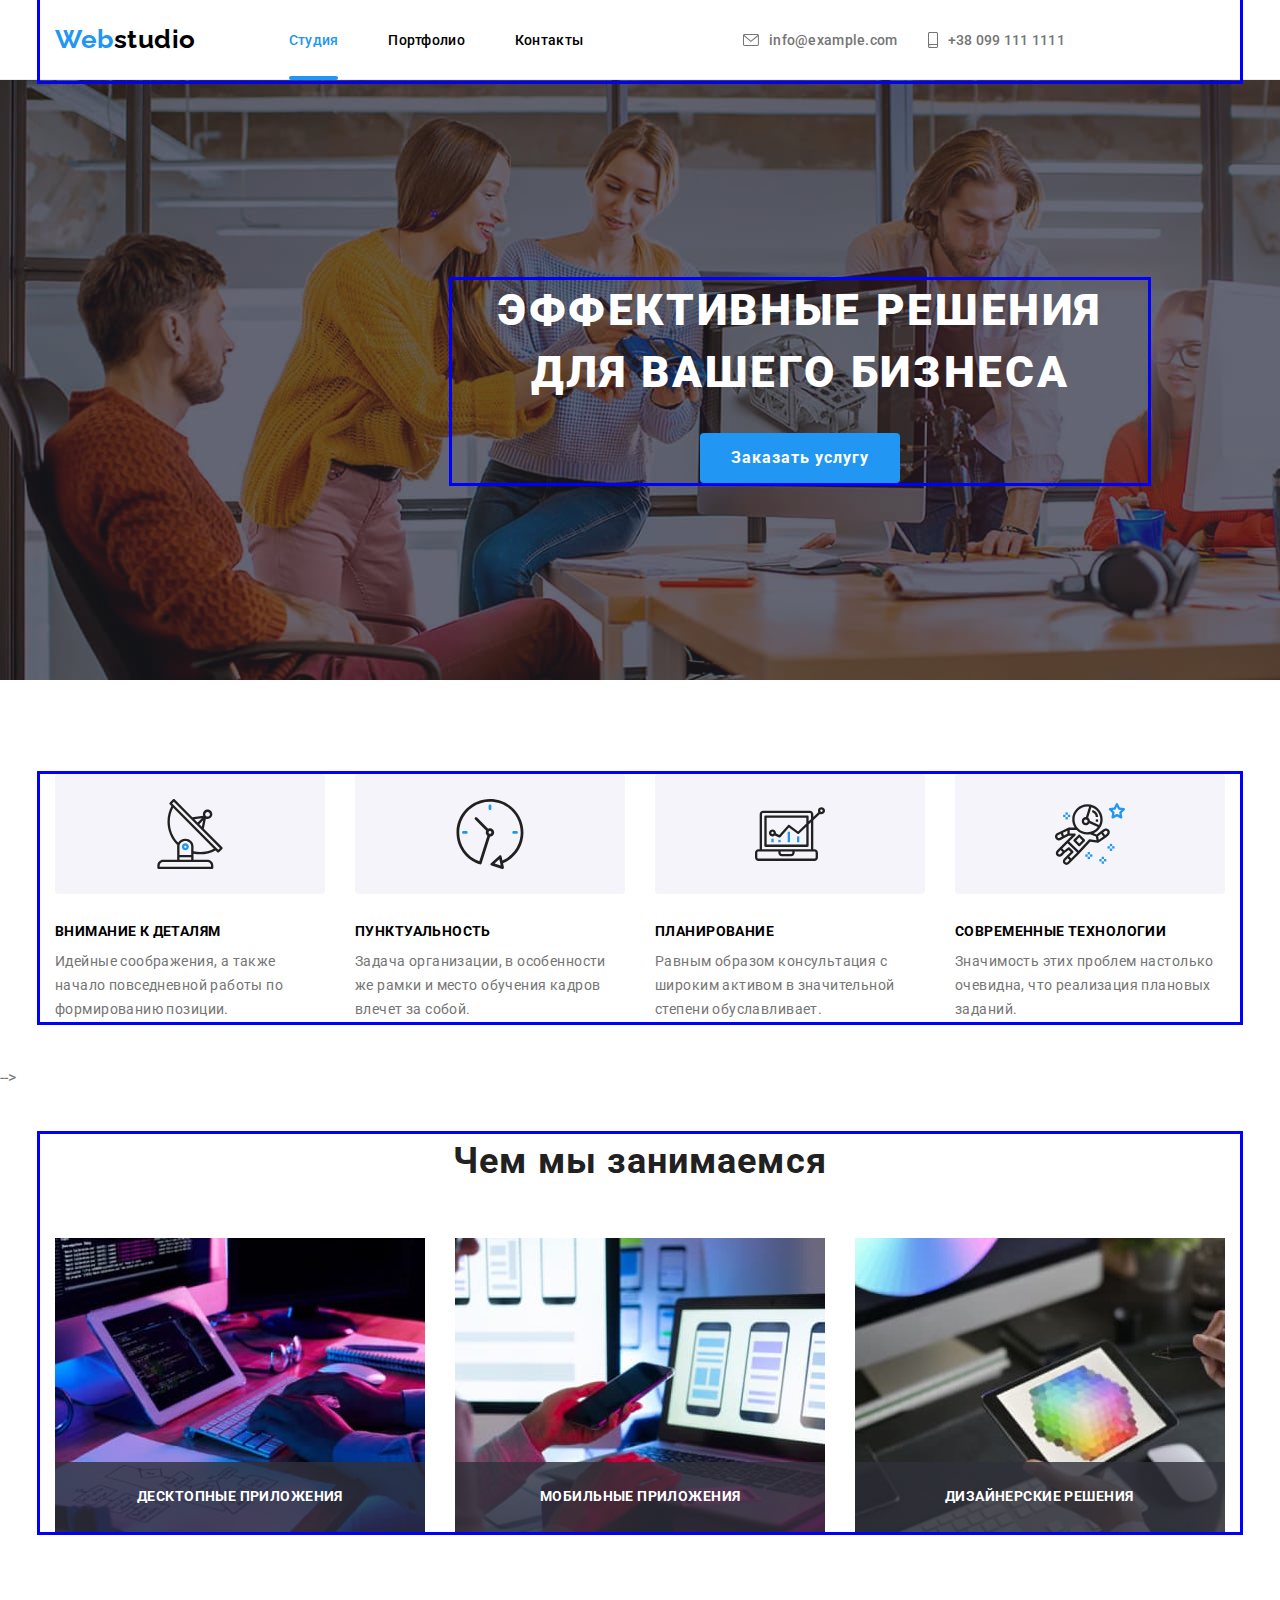
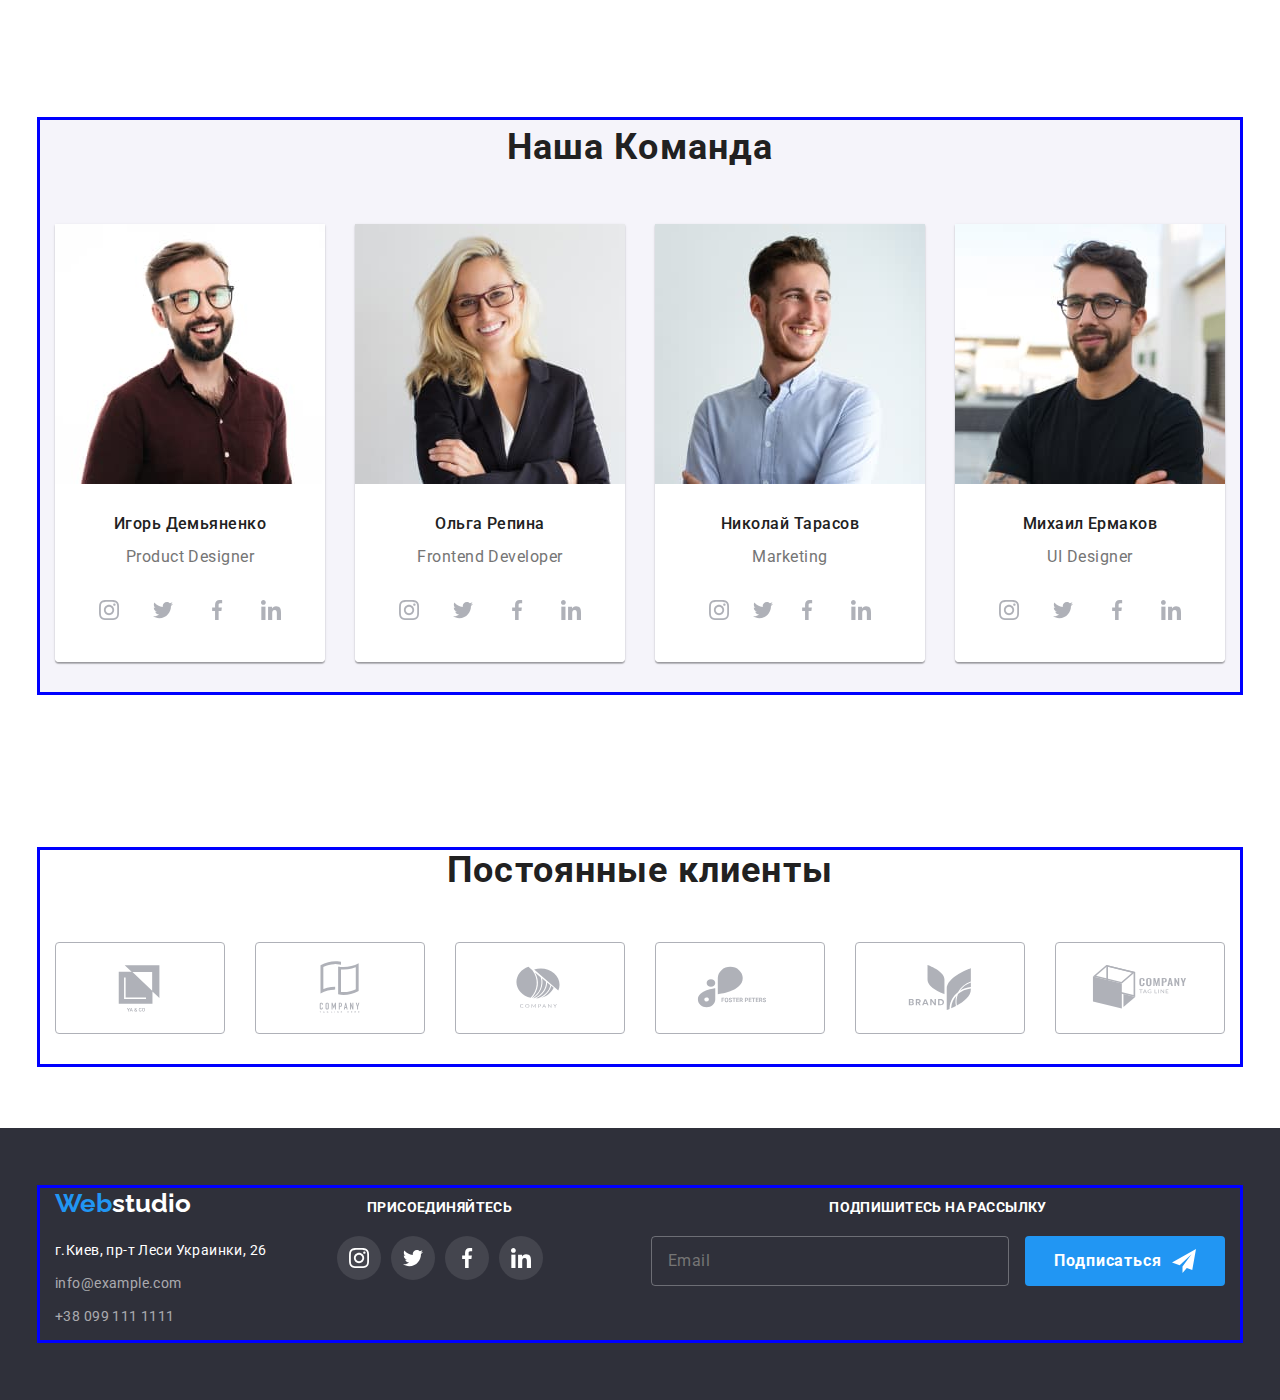
==== commit a46ca49e: "index.html" ====
--- a/index.html
+++ b/index.html
@@ -57,6 +57,7 @@
             </li>
           </ul>
         </div>
+        </div>
         <button class="open-menu-btn" type="button" data-menu-open>
           <svg class="icon-mob-menu" width="40" height="40">
             <use href="./images/icons.svg.svg#icon-mob-menu"></use>
@@ -74,7 +75,7 @@
                         <a href="./portfolio.html" class="mob-menu__link">Портфолио</a>
                       </li>
                       <li class="mob-menu__item"><a href="" class="mob-menu__link">Контакты</a></li>
-                    </ul>                  
+                    </ul>
                     
                     <div class="mob-adress">
                       <ul class="mob-adress__list">
@@ -99,10 +100,9 @@
                       <li class="mob-menu-social__item"><a href="" class="mob-menu-social__link">Linkedin</a></li>
                       </ul>
                       </div>
-                      </div>
+                    </div>
                       </div>
 </div>
-      </div>
     </header>
 
     <main>
@@ -551,6 +551,7 @@
 
     <footer class="footer">
       <div class="container footer-container">
+        <div class="footer-adress__tablet">
         <div class="footer-adress">
           <a href="./index.html" lang="en" class="footer-adress__title"
             >Web<span class="footer-adress__logo--white-color">studio</span></a
@@ -612,6 +613,7 @@
             </li>
           </ul>
         </div>
+      </div>
         <div class="footer-subscribe">
           <form class="footer-subscribe__form">
             <p class="footer-subscribe__text">подпишитесь на рассылку</p>
--- a/css/main.min.css
+++ b/css/main.min.css
@@ -1,3 +1,3 @@
 :root{--primary-color-text: #212121;--secondary-text-color: #757575;--hero-text-color: #ffffff;--hero-background-color: #2f303a;--hero-button-ineractive-color: #188ce8;--ineractive-color: #2196f3;--active-color: #000000;--footer-text-color: rgba(255, 255, 255, 0.6);--portfolio-colors: #f5f4fa;--border-color: #ececec;--border-portfolio-color: #eeeeee;--hero-linear-gradient-color: #2f303a 40 %;--social-link-icon: #afb1b8;--social-icon-background: rgba(255, 255, 255, 0.1);--portfolio-box-shadow-color: 0px 1px 1px rgba(0, 0, 0, 0.12),
-    0px 4px 4px rgba(0, 0, 0, 0.06), 1px 4px 6px rgba(0, 0, 0, 0.16)}.visually-hidden{position:absolute;white-space:nowrap;width:1px;height:1px;overflow:hidden;border:0;padding:0;clip:rect(0 0 0 0);-webkit-clip-path:inset(50%);clip-path:inset(50%);margin:-1px}p,h1,h2,h3,h4,h5,h6{margin:0}ul{list-style:none;margin:0;padding:0}img{display:block;max-width:100%;height:auto}body{background-color:#fff;color:var(--secondary-text-color);font-family:Roboto, sans-serif}.adress__mail{text-decoration:none;letter-spacing:0.02em;color:var(--secondary-text-color);font-weight:500;font-size:14px;line-height:1.2;padding-top:32px;padding-bottom:32px;display:-webkit-box;display:-ms-flexbox;display:flex;-webkit-box-align:center;-ms-flex-align:center;align-items:center;-webkit-transition-property:color;transition-property:color;-webkit-transition-duration:250ms;transition-duration:250ms;-webkit-transition-timing-function:cubic-bezier(0.4, 0, 0.2, 1);transition-timing-function:cubic-bezier(0.4, 0, 0.2, 1)}.adress__mail:hover,.adress__mail:focus{color:var(--ineractive-color);outline:none}.adress__phone{text-decoration:none;letter-spacing:0.02em;color:var(--secondary-text-color);font-weight:500;font-size:14px;line-height:1.2;padding-top:32px;padding-bottom:32px;display:-webkit-box;display:-ms-flexbox;display:flex;-webkit-box-align:center;-ms-flex-align:center;align-items:center;-webkit-transition-property:color;transition-property:color;-webkit-transition-duration:250ms;transition-duration:250ms;-webkit-transition-timing-function:cubic-bezier(0.4, 0, 0.2, 1);transition-timing-function:cubic-bezier(0.4, 0, 0.2, 1)}.adress__phone:hover,.adress__phone:focus{color:var(--ineractive-color);outline:none}.adress__icon{display:-webkit-box;display:-ms-flexbox;display:flex;fill:currentColor}.adress__icon:hover,.adress__icon:focus{color:var(--ineractive-color)}.adress__icon{margin-right:10px}.footer-contacts{font-style:normal;font-weight:400;letter-spacing:0.03em}.footer__map{color:var(--hero-text-color);text-decoration:none;font-size:14px;line-height:1.7;letter-spacing:0.03em;margin-bottom:9px;display:block;-webkit-transition-property:color;transition-property:color;-webkit-transition-duration:250ms;transition-duration:250ms;-webkit-transition-timing-function:cubic-bezier(0.4, 0, 0.2, 1);transition-timing-function:cubic-bezier(0.4, 0, 0.2, 1)}.footer__map:hover,.footer__map:focus{color:var(--ineractive-color);outline:none}.footer__email{color:var(--footer-text-color);text-decoration:none;font-size:14px;line-height:1.7;letter-spacing:0.03em;margin-bottom:9px;display:block;-webkit-transition-property:color;transition-property:color;-webkit-transition-duration:250ms;transition-duration:250ms;-webkit-transition-timing-function:cubic-bezier(0.4, 0, 0.2, 1);transition-timing-function:cubic-bezier(0.4, 0, 0.2, 1)}.footer__email:hover,.footer__email:focus{color:var(--ineractive-color);outline:none}.footer__tel{color:var(--footer-text-color);text-decoration:none;font-size:14px;line-height:1.7;letter-spacing:0.03em;display:block;-webkit-transition-property:color;transition-property:color;-webkit-transition-duration:250ms;transition-duration:250ms;-webkit-transition-timing-function:cubic-bezier(0.4, 0, 0.2, 1);transition-timing-function:cubic-bezier(0.4, 0, 0.2, 1)}.footer__tel:hover,.footer__tel:focus{color:var(--ineractive-color);outline:none}.container{width:100%;padding-left:15px;padding-right:15px;margin-left:auto;margin-right:auto;outline:3px solid blue}@media screen and (min-width: 480px){.container{width:480px}}@media screen and (min-width: 768px){.container{width:768px}}@media screen and (min-width: 1200px){.container{width:1200px}}.navigation__title{font-family:'Raleway', sans-serif;text-decoration:none;color:var(--ineractive-color);font-weight:700;font-size:26px;line-height:1.2;letter-spacing:0.02em;padding-top:24px;padding-bottom:25px}.navigation__logo--black-color{font-family:'Raleway', sans-serif;color:var(--active-color);font-weight:700;font-size:26px;line-height:1.2;letter-spacing:0.02em}.footer-adress__title{font-family:'Raleway', sans-serif;text-decoration:none;color:var(--ineractive-color);font-weight:700;font-size:26px;line-height:1.2;display:block;margin-bottom:20px}.footer-adress__logo--white-color{color:var(--hero-text-color);font-family:'Raleway', sans-serif;font-weight:700;text-decoration:none;font-size:26px;line-height:1.2}.backdrop{position:fixed;top:0;left:0;width:100vw;height:100vh;opacity:1;-webkit-transition-property:opacity, visibility;transition-property:opacity, visibility;-webkit-transition-duration:250ms;transition-duration:250ms;-webkit-transition-timing-function:cubic-bezier(0.4, 0, 0.2, 1);transition-timing-function:cubic-bezier(0.4, 0, 0.2, 1);background-color:rgba(0,0,0,0.2)}.backdrop.is-hidden{opacity:0;pointer-events:none;visibility:hidden}.backdrop.is-hidden .modal{-webkit-transform:translate(-50%, -50%) scale(0.9);transform:translate(-50%, -50%) scale(0.9)}.modal{position:absolute;width:100%;min-height:581px;padding:40px;top:50%;left:50%;visibility:visible;-webkit-transform:translate(-50%, -50%) scale(1);transform:translate(-50%, -50%) scale(1);-webkit-transition-property:visibility, -webkit-transform;transition-property:visibility, -webkit-transform;transition-property:transform, visibility;transition-property:transform, visibility, -webkit-transform;-webkit-transition-duration:250ms;transition-duration:250ms;-webkit-transition-timing-function:cubic-bezier(0.4, 0, 0.2, 1);transition-timing-function:cubic-bezier(0.4, 0, 0.2, 1);border-radius:4px;background-color:#fff;-webkit-box-shadow:0px 1px 3px rgba(0,0,0,0.12),0px 1px 1px rgba(0,0,0,0.14),0px 2px 1px rgba(0,0,0,0.2);box-shadow:0px 1px 3px rgba(0,0,0,0.12),0px 1px 1px rgba(0,0,0,0.14),0px 2px 1px rgba(0,0,0,0.2)}@media screen and (min-width: 480px){.modal{width:450px}}@media screen and (min-width: 1200px){.modal{width:528px}}.close-button{position:absolute;display:-webkit-box;display:-ms-flexbox;display:flex;-webkit-box-align:center;-ms-flex-align:center;align-items:center;-webkit-box-pack:center;-ms-flex-pack:center;justify-content:center;top:8px;right:8px;width:30px;height:30px;margin:0;padding:0;cursor:pointer;border-radius:50%;border:1px solid rgba(0,0,0,0.1);color:#000000;background-color:#fff;-webkit-transition-property:color, -webkit-box-shadow;transition-property:color, -webkit-box-shadow;transition-property:color, box-shadow;transition-property:color, box-shadow, -webkit-box-shadow;-webkit-transition-duration:250ms;transition-duration:250ms;-webkit-transition-timing-function:cubic-bezier(0.4, 0, 0.2, 1);transition-timing-function:cubic-bezier(0.4, 0, 0.2, 1)}.close-button:hover,.close-button:focus{color:#2196f3;-webkit-box-shadow:0px 1px 3px rgba(0,0,0,0.12),0px 1px 1px rgba(0,0,0,0.14),0px 2px 1px rgba(0,0,0,0.2);box-shadow:0px 1px 3px rgba(0,0,0,0.12),0px 1px 1px rgba(0,0,0,0.14),0px 2px 1px rgba(0,0,0,0.2)}.icon-close{fill:currentColor}.form-field{margin-bottom:10px}.modal-title{font-weight:700;font-size:20px;line-height:1.15;text-align:center;letter-spacing:0.03em;color:#212121;margin-bottom:12px}.modal-input{width:100%;height:40px;padding-left:42px;border:1px solid rgba(33,33,33,0.2);border-radius:4px;-webkit-transition-property:border-color;transition-property:border-color;-webkit-transition-duration:250ms;transition-duration:250ms;-webkit-transition-timing-function:cubic-bezier(0.4, 0, 0.2, 1);transition-timing-function:cubic-bezier(0.4, 0, 0.2, 1);cursor:pointer}.modal-input:hover,.modal-input:focus{border-color:var(--ineractive-color);outline:none}.form-wrap{position:relative}.modal-icon{position:absolute;left:12px;top:50%;-webkit-transform:translateY(-50%);transform:translateY(-50%)}.modal-input:hover+.modal-icon,.modal-input:focus+.modal-icon{fill:var(--ineractive-color)}.label-name{display:block;cursor:pointer;margin-bottom:4px;font-weight:400;font-size:12px;line-height:1.16;letter-spacing:0.01em;color:#757575}.form-comment{margin-bottom:20px}.label-comment{width:100%;height:120px;padding:12px 16px;border:1px solid rgba(33,33,33,0.2);border-radius:4px;resize:none;-webkit-transition-property:border-color;transition-property:border-color;-webkit-transition-duration:250ms;transition-duration:250ms;-webkit-transition-timing-function:cubic-bezier(0.4, 0, 0.2, 1);transition-timing-function:cubic-bezier(0.4, 0, 0.2, 1)}.label-comment:hover,.label-comment:focus{border-color:var(--ineractive-color);outline:none}.label-comment::-webkit-input-placeholder{font-weight:400;font-size:12px;line-height:1.16;letter-spacing:0.01em;color:rgba(117,117,117,0.5)}.label-comment:-ms-input-placeholder{font-weight:400;font-size:12px;line-height:1.16;letter-spacing:0.01em;color:rgba(117,117,117,0.5)}.label-comment::-ms-input-placeholder{font-weight:400;font-size:12px;line-height:1.16;letter-spacing:0.01em;color:rgba(117,117,117,0.5)}.label-comment::placeholder{font-weight:400;font-size:12px;line-height:1.16;letter-spacing:0.01em;color:rgba(117,117,117,0.5)}.form-checkbox{margin-bottom:30px}.modal-check{display:-webkit-box;display:-ms-flexbox;display:flex;-webkit-box-align:center;-ms-flex-align:center;align-items:center;font-weight:400;font-size:14px;line-height:1.71;letter-spacing:0.03em;color:#757575}.modal-check svg{display:-webkit-box;display:-ms-flexbox;display:flex;-webkit-box-align:center;-ms-flex-align:center;align-items:center;-webkit-box-pack:center;-ms-flex-pack:center;justify-content:center;margin-right:9px;border:2px solid var(--primary-color-text);border-radius:2px;-webkit-transition-property:background-color, fill, border;transition-property:background-color, fill, border;-webkit-transition-duration:250ms;transition-duration:250ms;-webkit-transition-timing-function:cubic-bezier(0.4, 0, 0.2, 1);transition-timing-function:cubic-bezier(0.4, 0, 0.2, 1)}.check-icon{fill:transparent}.modal-checkbox-custom:focus+.modal-check svg{outline:1px solid var(--ineractive-color)}.modal-checkbox-custom:checked+.modal-check svg{background-color:var(--ineractive-color);border:none}.modal-checkbox-custom:checked+.modal-check svg{fill:#ffffff}.checkbox-terms{font-weight:400;font-size:14px;line-height:1.71;letter-spacing:0.03em;color:var(--ineractive-color)}.btn-div{display:-webkit-box;display:-ms-flexbox;display:flex;-webkit-box-align:center;-ms-flex-align:center;align-items:center;text-align:center;-webkit-box-pack:center;-ms-flex-pack:center;justify-content:center}.btn-submit{min-width:200px;height:50px;padding:10px 56px;cursor:pointer;font-weight:700;font-size:16px;line-height:1.87;letter-spacing:0.06em;color:#ffffff;background-color:var(--ineractive-color);-webkit-box-shadow:0px 4px 4px rgba(0,0,0,0.15);box-shadow:0px 4px 4px rgba(0,0,0,0.15);border:none;border-radius:4px;-webkit-transition-property:color, background-color, -webkit-box-shadow;transition-property:color, background-color, -webkit-box-shadow;transition-property:color, background-color, box-shadow;transition-property:color, background-color, box-shadow, -webkit-box-shadow;-webkit-transition-duration:250ms;transition-duration:250ms;-webkit-transition-timing-function:cubic-bezier(0.4, 0, 0.2, 1);transition-timing-function:cubic-bezier(0.4, 0, 0.2, 1)}.btn-submit:hover,.btn-submit:focus{color:#ffffff;background-color:var(--hero-button-ineractive-color);-webkit-box-shadow:0px 4px 4px rgba(0,0,0,0.15);box-shadow:0px 4px 4px rgba(0,0,0,0.15);outline:none}.header{position:relative;border-bottom:1px solid var(--border-color);max-height:80px;margin-left:auto;margin-right:auto}.header__container{display:-webkit-box;display:-ms-flexbox;display:flex;-webkit-box-align:center;-ms-flex-align:center;align-items:center}.navigation{display:none}@media screen and (min-width: 480px){.navigation{display:-webkit-box;display:-ms-flexbox;display:flex;-webkit-box-align:center;-ms-flex-align:center;align-items:center}}.nav{display:none}@media screen and (min-width: 480px){.nav{display:-webkit-box;display:-ms-flexbox;display:flex;margin-left:93px}}.nav__item+.nav__item{margin-left:50px}.nav__link{position:relative}.nav__link{color:var(--active-color);font-weight:500;font-size:14px;line-height:1.8;text-decoration:none;letter-spacing:0.02em;padding-top:32px;padding-bottom:32px;-webkit-transition-property:color;transition-property:color;-webkit-transition-duration:250ms;transition-duration:250ms;-webkit-transition-timing-function:cubic-bezier(0.4, 0, 0.2, 1);transition-timing-function:cubic-bezier(0.4, 0, 0.2, 1)}.nav__link:hover,.nav__link:focus{color:var(--ineractive-color);outline:none}.header-adress{display:none}@media screen and (min-width: 480px){.header-adress{display:-webkit-box;display:-ms-flexbox;display:flex;-webkit-box-align:center;-ms-flex-align:center;align-items:center;margin-left:305px;margin-right:auto}}.adress-list{display:none}@media screen and (min-width: 480px){.adress-list{display:-webkit-box;display:-ms-flexbox;display:flex;-webkit-box-align:center;-ms-flex-align:center;align-items:center;margin-left:auto}}.adress__item+.adress__item{margin-left:30px}.mob-menu__container{position:relative;padding-top:48px;padding-bottom:48px}.mob-menu{position:absolute;background-color:#fff;width:100vw;height:100vh;overflow:auto;top:0;left:0;opacity:0;visibility:hidden;pointer-events:none}@media screen and (min-width: 480px){.mob-menu{display:none}}.mob-menu.is-open{opacity:1;visibility:visible;pointer-events:auto}.open-menu-btn,.close-menu-btn{position:absolute;top:10px;right:15px;width:40px;height:40px;display:-webkit-box;display:-ms-flexbox;display:flex;-webkit-box-pack:center;-ms-flex-pack:center;justify-content:center;-webkit-box-align:center;-ms-flex-align:center;align-items:center;background-color:transparent;border:none;cursor:pointer}@media screen and (min-width: 480px){.open-menu-btn,.close-menu-btn{display:none}}.mob-menu__list{position:absolute;top:48px;left:40px}.mob-menu__item:not(:last-child){margin-bottom:32px}.mob-menu__link{text-decoration:none;font-family:'Roboto';font-style:normal;font-weight:500;font-size:40px;line-height:1.17;letter-spacing:0.02em;color:#212121}.mob-adress{position:absolute;top:526px;left:40px;margin-bottom:64px}.mob-adress__item:not(:last-child){margin-bottom:32px}.mob-adress__phone{text-decoration:none;font-weight:500;font-size:34px;line-height:1.17;letter-spacing:0.02em;color:#2196F3}.mob-adress__mail{text-decoration:none;font-weight:500;font-size:24px;line-height:28px;letter-spacing:0.02em;color:#757575}.mob-adress__icon{display:none}.current{color:var(--ineractive-color)}@media screen and (min-width: 480px){.current{color:var(--ineractive-color)}.current::after{content:'';position:absolute;top:76px;left:0;width:100%;height:4px;border-radius:2px;background-color:var(--ineractive-color)}}.mob-menu-social__list{display:-webkit-box;display:-ms-flexbox;display:flex;-webkit-box-align:baseline;-ms-flex-align:baseline;align-items:baseline}.mob-menu-social__item+.mob-menu-social__item{margin-left:20px}.mob-menu-social__link{position:relative;text-decoration:none;font-style:normal;font-weight:500;font-size:18px;line-height:1.22;letter-spacing:0.02em;color:#2196F3}.mob-menu-social__link::after{content:'';color:rgba(33,33,33,0.2);position:absolute;width:22px;height:0px;left:10px;border:1px solid rgba(33,33,33,0.2);-webkit-transform:rotate(90deg);transform:rotate(90deg)}.hero-section{text-align:center;padding-top:118px;padding-bottom:118px;padding-left:60px;padding-right:60px}@media screen and (min-width: 1200px){.hero-section{width:696px}}.hero__container{width:100%}.overlay{max-width:1600px;height:600px;margin-left:auto;margin-right:auto;background-color:var(--hero-background-color);background-image:-webkit-gradient(linear, left top, right top, from(rgba(47,48,58,0.4)), to(rgba(47,48,58,0.4))),url(../images/hero-img-tel.jpg);background-image:linear-gradient(to right, rgba(47,48,58,0.4), rgba(47,48,58,0.4)),url(../images/hero-img-tel.jpg);background-position:center;background-repeat:no-repeat;background-size:cover}@media (min-device-pixel-ratio: 2), (-webkit-min-device-pixel-ratio: 2), (min-resolution: 192dpi), (min-resolution: 2dppx){.overlay .box{background-image:url(/images/hero-img-tel-2x.jpg)}}@media screen and (min-width: 480px){.overlay{background-image:-webkit-gradient(linear, left top, right top, from(rgba(47,48,58,0.4)), to(rgba(47,48,58,0.4))),url(../images/hero-img-tab.jpg);background-image:linear-gradient(to right, rgba(47,48,58,0.4), rgba(47,48,58,0.4)),url(../images/hero-img-tab.jpg)}}@media screen and (min-width: 480px) and (min-device-pixel-ratio: 2), screen and (min-width: 480px) and (-webkit-min-device-pixel-ratio: 2), screen and (min-width: 480px) and (min-resolution: 192dpi), screen and (min-width: 480px) and (min-resolution: 2dppx){.overlay .box{background-image:url(/images/hero-img-tab-2x.jpg)}}@media screen and (min-width: 1200px){.overlay{background-image:-webkit-gradient(linear, left top, right top, from(rgba(47,48,58,0.4)), to(rgba(47,48,58,0.4))),url(../images/hero.jpg);background-image:linear-gradient(to right, rgba(47,48,58,0.4), rgba(47,48,58,0.4)),url(../images/hero.jpg)}}@media screen and (min-width: 1200px) and (min-device-pixel-ratio: 2), screen and (min-width: 1200px) and (-webkit-min-device-pixel-ratio: 2), screen and (min-width: 1200px) and (min-resolution: 192dpi), screen and (min-width: 1200px) and (min-resolution: 2dppx){.overlay .box{background-image:url(../images/hero-img-2x.jpg)}}.hero__title{color:var(--hero-text-color);font-weight:900;font-size:42px;line-height:1.6;text-align:center;letter-spacing:0.06em;text-transform:uppercase;margin-bottom:30px;margin-left:auto;margin-right:auto}@media screen and (min-width: 1200px){.hero__title{font-size:44px;line-height:1.4}}.hero__button{color:var(--hero-text-color);background-color:var(--ineractive-color);font-family:inherit;font-weight:700;font-size:16px;line-height:1.87;-webkit-box-align:center;-ms-flex-align:center;align-items:center;text-align:center;cursor:pointer;letter-spacing:0.06em;border-radius:4px;border:none;min-width:200px;height:50px;-webkit-transition-property:color, background-color, -webkit-box-shadow;transition-property:color, background-color, -webkit-box-shadow;transition-property:color, background-color, box-shadow;transition-property:color, background-color, box-shadow, -webkit-box-shadow;-webkit-transition-duration:250ms;transition-duration:250ms;-webkit-transition-timing-function:cubic-bezier(0.4, 0, 0.2, 1);transition-timing-function:cubic-bezier(0.4, 0, 0.2, 1)}.hero__button:hover,.hero__button:focus{color:var(--hero-text-color);background-color:var(--hero-button-ineractive-color);-webkit-box-shadow:0px 4px 4px rgba(0,0,0,0.15);box-shadow:0px 4px 4px rgba(0,0,0,0.15);outline:none}.team-section,.clients-section{padding-top:60px;padding-bottom:60px;padding-right:auto;padding-left:auto}@media screen and (min-width: 1200px){.team-section,.clients-section{padding-top:94px;padding-bottom:94px}}.section{padding-top:60px;padding-bottom:60px}@media screen and (min-width: 480px){.section{padding-top:60px;padding-bottom:60px}}@media screen and (min-width: 1200px){.section{padding-top:94px;padding-bottom:47px}}.features-list{text-align:left}@media screen and (min-width: 480px){.features-list{display:-webkit-box;display:-ms-flexbox;display:flex;-ms-flex-wrap:wrap;flex-wrap:wrap;margin-left:-30px}}@media screen and (min-width: 1200px){.features-list{display:-webkit-box;display:-ms-flexbox;display:flex;-ms-flex-wrap:nowrap;flex-wrap:nowrap;margin-left:-30px}}@media screen and (min-width: 480px){.features-list__item{-ms-flex-preferred-size:calc(100% / 2 - 30px);flex-basis:calc(100% / 2 - 30px);margin-left:30px}}@media screen and (min-width: 1200px){.features-list__item{-ms-flex-preferred-size:calc(100% / 4 - 30px);flex-basis:calc(100% / 4 - 30px);margin-left:30px}}.features-list__title{color:var(--active-color);font-weight:700;font-size:14px;line-height:1.14;letter-spacing:0.03em;text-transform:uppercase;margin-bottom:10px}.features-list__text{color:var(--secondary-text-color);font-size:14px;line-height:1.71;letter-spacing:0.03em}.features-list__box{display:-webkit-box;display:-ms-flexbox;display:flex;-webkit-box-pack:center;-ms-flex-pack:center;justify-content:center;-webkit-box-align:center;-ms-flex-align:center;align-items:center;margin-bottom:30px;background-color:var(--portfolio-colors);width:100%;height:120px;border-radius:4px}.about-section{padding-top:47px;padding-bottom:94px;display:none}@media screen and (min-width: 1200px){.about-section{display:block}}.about-list__decor-item{position:relative}.description{position:absolute;bottom:0;left:0;width:100%;height:70px;background-image:-webkit-gradient(linear, left top, left bottom, from(rgba(47,48,58,0.8)), to(rgba(47,48,58,0.8)));background-image:linear-gradient(rgba(47,48,58,0.8), rgba(47,48,58,0.8))}.description__text-one{position:absolute;bottom:27px;left:82px;color:#ffffff;font-weight:700;font-size:14px;line-height:1.14;text-align:center;letter-spacing:0.03em;text-transform:uppercase}.description__text-two{position:absolute;bottom:27px;left:85px;color:#ffffff;font-weight:700;font-size:14px;line-height:1.14;text-align:center;letter-spacing:0.03em;text-transform:uppercase}.description__text-three{position:absolute;bottom:27px;left:90px;color:#ffffff;font-weight:700;font-size:14px;line-height:1.14;text-align:center;letter-spacing:0.03em;text-transform:uppercase}.about-list{display:-webkit-box;display:-ms-flexbox;display:flex;margin-left:-30px}.about-list__item{-ms-flex-preferred-size:calc(100% / 3 - 30px);flex-basis:calc(100% / 3 - 30px);margin-left:30px}.about-us__title,.our-team__title{color:var(--primary-color-text);font-weight:700;font-size:36px;line-height:1.5;letter-spacing:0.03em;margin-bottom:50px;text-align:center}.team__container{background-color:var(--portfolio-colors);margin-left:auto;margin-right:auto;padding-left:15px;padding-right:15px}.team-list{text-align:center;margin-bottom:-30px}@media screen and (min-width: 480px){.team-list{display:-webkit-box;display:-ms-flexbox;display:flex;-ms-flex-wrap:wrap;flex-wrap:wrap;margin-left:-30px}}@media screen and (min-width: 1200px){.team-list{display:-webkit-box;display:-ms-flexbox;display:flex;-ms-flex-wrap:nowrap;flex-wrap:nowrap;margin-left:-30px}}.team-list__item{margin-bottom:30px}@media screen and (min-width: 480px){.team-list__item{-ms-flex-preferred-size:calc(100% / 2 - 30px);flex-basis:calc(100% / 2 - 30px);margin-left:30px}}@media screen and (min-width: 1200px){.team-list__item{-ms-flex-preferred-size:calc(100% / 4 - 30px);flex-basis:calc(100% / 4 - 30px);margin-left:30px}}.team-list__item{-webkit-box-shadow:0px 1px 3px rgba(0,0,0,0.12),0px 1px 1px rgba(0,0,0,0.14),0px 2px 1px rgba(0,0,0,0.2);box-shadow:0px 1px 3px rgba(0,0,0,0.12),0px 1px 1px rgba(0,0,0,0.14),0px 2px 1px rgba(0,0,0,0.2);border-radius:0px 0px 4px 4px}.team-member{background-color:var(--hero-text-color);padding-top:30px;padding-bottom:30px;border-radius:0px 0px 4px 4px}.team-member__name{color:var(--primary-color-text);font-weight:500;font-size:16px;line-height:1.2;letter-spacing:0.03em;margin-bottom:10px}.team-member__position{color:var(--secondary-text-color);font-size:16px;line-height:1.8;letter-spacing:0.03em;margin-bottom:16px}.team-social-list{display:-webkit-box;display:-ms-flexbox;display:flex;-webkit-box-pack:center;-ms-flex-pack:center;justify-content:center}.team-social__item+.team-social__item{margin-left:10px}.team-social__link{width:44px;height:44px;border-radius:50%;display:-webkit-box;display:-ms-flexbox;display:flex;-webkit-box-align:center;-ms-flex-align:center;align-items:center;-webkit-box-pack:center;-ms-flex-pack:center;justify-content:center;color:var(--social-link-icon);-webkit-transition-property:color, background-color, border-color;transition-property:color, background-color, border-color;-webkit-transition-duration:250ms;transition-duration:250ms;-webkit-transition-timing-function:cubic-bezier(0.4, 0, 0.2, 1);transition-timing-function:cubic-bezier(0.4, 0, 0.2, 1)}.team-social__link:hover,.team-social__link:focus{background-color:var(--ineractive-color);color:var(--hero-text-color);border-color:var(--ineractive-color);outline:none}.team-social__icon{fill:currentColor}.footer{background-color:var(--hero-background-color);max-height:252px;margin-left:auto;margin-right:auto;padding-top:60px;padding-bottom:60px}.footer-container{display:-webkit-box;display:-ms-flexbox;display:flex;-webkit-box-align:baseline;-ms-flex-align:baseline;align-items:baseline}.footer-join-us{font-weight:700;font-style:normal;font-size:14px;line-height:1.14;letter-spacing:0.03em;text-transform:uppercase;color:var(--hero-text-color);margin-bottom:20px}.footer-socials{margin-left:70px;-webkit-box-orient:vertical;-webkit-box-direction:normal;-ms-flex-direction:column;flex-direction:column}.footer-social-list{display:-webkit-box;display:-ms-flexbox;display:flex;-webkit-box-pack:center;-ms-flex-pack:center;justify-content:center}.footer-social__item+.footer-social__item{margin-left:10px}.footer-social__link{width:44px;height:44px;border-radius:50%;display:-webkit-box;display:-ms-flexbox;display:flex;-webkit-box-align:center;-ms-flex-align:center;align-items:center;-webkit-box-pack:center;-ms-flex-pack:center;justify-content:center;background-color:var(--social-icon-background);color:var(--hero-text-color);-webkit-transition-property:color, background-color, border-color;transition-property:color, background-color, border-color;-webkit-transition-duration:250ms;transition-duration:250ms;-webkit-transition-timing-function:cubic-bezier(0.4, 0, 0.2, 1);transition-timing-function:cubic-bezier(0.4, 0, 0.2, 1)}.footer-social__link:hover,.footer-social__link:focus{background-color:var(--ineractive-color);border-color:var(--ineractive-color);color:var(--hero-text-color);outline:none}.footer-social__icon{fill:currentColor}.footer-subscribe{display:-webkit-box;display:-ms-flexbox;display:flex;-webkit-box-align:baseline;-ms-flex-align:baseline;align-items:baseline;margin-left:auto}.footer-subscribe__text{margin-bottom:20px;font-weight:700;font-size:14px;line-height:1.14;letter-spacing:0.03em;text-transform:uppercase;color:#ffffff}.footer-subscribe__mail{width:358px;height:50px;padding-left:16px;padding-top:15px;padding-bottom:15px;font-weight:400;font-size:16px;line-height:20px;letter-spacing:0.03em;color:rgba(255,255,255,0.6);background-color:transparent;border:1px solid rgba(255,255,255,0.3);border-radius:4px}.footer-subscribe__mail:focus{outline:none}.footer-subscribe__btn{display:-webkit-inline-box;display:-ms-inline-flexbox;display:inline-flex;-webkit-box-align:center;-ms-flex-align:center;align-items:center;-webkit-box-pack:center;-ms-flex-pack:center;justify-content:center;text-align:center;margin-left:12px;min-width:200px;height:50px;cursor:pointer;font-weight:700;font-size:16px;line-height:30px;letter-spacing:0.06em;color:#ffffff;background:#2196f3;border-color:transparent;border-radius:4px;-webkit-transition-property:background-color;transition-property:background-color;-webkit-transition-duration:250ms;transition-duration:250ms;-webkit-transition-timing-function:cubic-bezier(0.4, 0, 0.2, 1);transition-timing-function:cubic-bezier(0.4, 0, 0.2, 1)}.footer-subscribe__btn:hover,.footer-subscribe__btn:focus{background-color:var(--hero-button-ineractive-color);outline:none}.footer-subscribe__icon-send{margin-left:10px}.portfolio-section{padding-top:94px;padding-bottom:94px}.buttons-list{display:-webkit-box;display:-ms-flexbox;display:flex;-webkit-box-align:center;-ms-flex-align:center;align-items:center;-webkit-box-pack:center;-ms-flex-pack:center;justify-content:center;margin-bottom:50px}.buttons-list__item+.buttons-list__item{margin-left:8px}.buttons-list__btn{color:var(--primary-color-text);background-color:var(--portfolio-colors);font-family:inherit;cursor:pointer;font-weight:500;font-size:16px;line-height:1.6;letter-spacing:0.03em;padding:6px 22px;border-radius:4px;border:none;-webkit-transition-property:color, background-color, border-color, -webkit-box-shadow;transition-property:color, background-color, border-color, -webkit-box-shadow;transition-property:color, background-color, border-color, box-shadow;transition-property:color, background-color, border-color, box-shadow, -webkit-box-shadow;-webkit-transition-duration:250ms;transition-duration:250ms;-webkit-transition-timing-function:cubic-bezier(0.4, 0, 0.2, 1);transition-timing-function:cubic-bezier(0.4, 0, 0.2, 1)}.buttons-list__btn:hover,.buttons-list__btn:focus{color:var(--hero-text-color);background-color:var(--ineractive-color);border-color:var(--ineractive-color);-webkit-box-shadow:0px 3px 1px rgba(0,0,0,0.1),0px 1px 2px rgba(0,0,0,0.08),0px 2px 2px rgba(0,0,0,0.12);box-shadow:0px 3px 1px rgba(0,0,0,0.1),0px 1px 2px rgba(0,0,0,0.08),0px 2px 2px rgba(0,0,0,0.12);outline:none}.example-list{text-align:left;margin-bottom:-30px}@media screen and (min-width: 480px){.example-list{display:-webkit-box;display:-ms-flexbox;display:flex;-ms-flex-wrap:wrap;flex-wrap:wrap;margin-left:-30px}}@media screen and (min-width: 1200px){.example-list{display:-webkit-box;display:-ms-flexbox;display:flex;-ms-flex-wrap:wrap;flex-wrap:wrap;margin-left:-30px}}.example-list__link{display:block;text-decoration:none;outline:none}.example-list__link:hover,.example-list__link:focus{-webkit-box-shadow:0px 1px 1px rgba(0,0,0,0.12),0px 4px 4px rgba(0,0,0,0.06),1px 4px 6px rgba(0,0,0,0.16);box-shadow:0px 1px 1px rgba(0,0,0,0.12),0px 4px 4px rgba(0,0,0,0.06),1px 4px 6px rgba(0,0,0,0.16)}.example-list__image{position:relative;overflow:hidden}.example-list__animation{position:absolute;bottom:0;left:0;width:100%;height:100%;background-color:rgba(33,150,243,0.9);-webkit-transform:translateY(100%);transform:translateY(100%);-webkit-transition-property:-webkit-transform, -webkit-box-shadow;transition-property:-webkit-transform, -webkit-box-shadow;transition-property:transform, box-shadow;transition-property:transform, box-shadow, -webkit-transform, -webkit-box-shadow;-webkit-transition-duration:250ms;transition-duration:250ms;-webkit-transition-timing-function:cubic-bezier(0.4, 0, 0.2, 1);transition-timing-function:cubic-bezier(0.4, 0, 0.2, 1)}.example-list__link:hover .example-list__animation,.example-list__link:focus .example-list__animation{-webkit-transform:translateY(0);transform:translateY(0)}.example-list__animation-text{position:absolute;width:322px;height:168px;top:50%;left:50%;-webkit-transform:translate(-50%, -50%);transform:translate(-50%, -50%);font-size:18px;line-height:1.55;letter-spacing:0.03em;color:#ffffff}.example-list__item{margin-bottom:30px;-webkit-transition-property:-webkit-box-shadow;transition-property:-webkit-box-shadow;transition-property:box-shadow;transition-property:box-shadow, -webkit-box-shadow;-webkit-transition-duration:250ms;transition-duration:250ms;-webkit-transition-timing-function:cubic-bezier(0.4, 0, 0.2, 1);transition-timing-function:cubic-bezier(0.4, 0, 0.2, 1)}@media screen and (min-width: 480px){.example-list__item{-ms-flex-preferred-size:calc(100% / 2 - 30px);flex-basis:calc(100% / 2 - 30px);margin-left:30px}}@media screen and (min-width: 1200px){.example-list__item{-ms-flex-preferred-size:calc(100% / 3 - 30px);flex-basis:calc(100% / 3 - 30px);margin-left:30px}}.example-list__item:hover,.example-list__item:focus{-webkit-box-shadow:0px 1px 1px rgba(0,0,0,0.12),0px 4px 4px rgba(0,0,0,0.06),1px 4px 6px rgba(0,0,0,0.16);box-shadow:0px 1px 1px rgba(0,0,0,0.12),0px 4px 4px rgba(0,0,0,0.06),1px 4px 6px rgba(0,0,0,0.16)}.example-list__description{padding:20px 24px;border-bottom:1px solid var(--border-portfolio-color);border-left:1px solid var(--border-portfolio-color);border-right:1px solid var(--border-portfolio-color)}.example-list__title{color:var(--primary-color-text);font-style:700;font-size:18px;line-height:2;letter-spacing:0.06em;margin-bottom:4px}.example-list__text{color:var(--secondary-text-color);font-size:16px;line-height:1.87;letter-spacing:0.03em}.clients__title{font-weight:700;font-weight:bold;font-size:36px;line-height:1.16;text-align:center;letter-spacing:0.03em;color:var(--primary-color-text);margin-bottom:50px}.our-clients-list{display:-webkit-box;display:-ms-flexbox;display:flex;-ms-flex-wrap:wrap;flex-wrap:wrap;-webkit-box-pack:center;-ms-flex-pack:center;justify-content:center;margin-left:-30px;margin-bottom:-30px}.our-clients__item{width:170px;height:92px;margin-bottom:30px}@media screen and (min-width: 480px){.our-clients__item{-ms-flex-preferred-size:calc(100% / 2 - 30px);flex-basis:calc(100% / 2 - 30px);margin-left:30px}.our-clients__item:not(:first-child){margin-left:30px}}@media screen and (min-width: 480px){.our-clients__item{-ms-flex-preferred-size:calc(100% / 3 - 30px);flex-basis:calc(100% / 3 - 30px);margin-left:30px}.our-clients__item:not(:first-child){margin-left:30px}}@media screen and (min-width: 1200px){.our-clients__item{-ms-flex-preferred-size:calc(100% / 6 - 30px);flex-basis:calc(100% / 6 - 30px);margin-left:30px}.our-clients__item:not(:first-child){margin-left:30px}}.our-clients__link{display:-webkit-box;display:-ms-flexbox;display:flex;-webkit-box-pack:center;-ms-flex-pack:center;justify-content:center;-webkit-box-align:center;-ms-flex-align:center;align-items:center;width:100%;height:100%;border-radius:4px;color:var(--social-link-icon);border:1px solid var(--social-link-icon);-webkit-transition-property:color, border-color;transition-property:color, border-color;-webkit-transition-duration:250ms;transition-duration:250ms;-webkit-transition-timing-function:cubic-bezier(0.4, 0, 0.2, 1);transition-timing-function:cubic-bezier(0.4, 0, 0.2, 1)}.our-clients__link:hover,.our-clients__link:focus{color:var(--ineractive-color);border-color:var(--ineractive-color);outline:none}.our-clients__icon{fill:currentColor}
+    0px 4px 4px rgba(0, 0, 0, 0.06), 1px 4px 6px rgba(0, 0, 0, 0.16)}.visually-hidden{position:absolute;white-space:nowrap;width:1px;height:1px;overflow:hidden;border:0;padding:0;clip:rect(0 0 0 0);-webkit-clip-path:inset(50%);clip-path:inset(50%);margin:-1px}p,h1,h2,h3,h4,h5,h6{margin:0}ul{list-style:none;margin:0;padding:0}img{display:block;max-width:100%;height:auto}body{background-color:#fff;color:var(--secondary-text-color);font-family:Roboto, sans-serif}.adress__mail{text-decoration:none;letter-spacing:0.02em;color:var(--secondary-text-color);font-weight:500;font-size:14px;line-height:1.2;padding-top:32px;padding-bottom:32px;display:-webkit-box;display:-ms-flexbox;display:flex;-webkit-box-align:center;-ms-flex-align:center;align-items:center;-webkit-transition-property:color;transition-property:color;-webkit-transition-duration:250ms;transition-duration:250ms;-webkit-transition-timing-function:cubic-bezier(0.4, 0, 0.2, 1);transition-timing-function:cubic-bezier(0.4, 0, 0.2, 1)}.adress__mail:hover,.adress__mail:focus{color:var(--ineractive-color);outline:none}.adress__phone{text-decoration:none;letter-spacing:0.02em;color:var(--secondary-text-color);font-weight:500;font-size:14px;line-height:1.2;padding-top:32px;padding-bottom:32px;display:-webkit-box;display:-ms-flexbox;display:flex;-webkit-box-align:center;-ms-flex-align:center;align-items:center;-webkit-transition-property:color;transition-property:color;-webkit-transition-duration:250ms;transition-duration:250ms;-webkit-transition-timing-function:cubic-bezier(0.4, 0, 0.2, 1);transition-timing-function:cubic-bezier(0.4, 0, 0.2, 1)}.adress__phone:hover,.adress__phone:focus{color:var(--ineractive-color);outline:none}.adress__icon{display:-webkit-box;display:-ms-flexbox;display:flex;fill:currentColor}.adress__icon:hover,.adress__icon:focus{color:var(--ineractive-color)}.adress__icon{margin-right:10px}.footer-contacts{font-style:normal;font-weight:400;letter-spacing:0.03em}.footer__map{color:var(--hero-text-color);text-decoration:none;font-size:14px;line-height:1.7;letter-spacing:0.03em;margin-bottom:9px;display:block;-webkit-transition-property:color;transition-property:color;-webkit-transition-duration:250ms;transition-duration:250ms;-webkit-transition-timing-function:cubic-bezier(0.4, 0, 0.2, 1);transition-timing-function:cubic-bezier(0.4, 0, 0.2, 1)}.footer__map:hover,.footer__map:focus{color:var(--ineractive-color);outline:none}.footer__email{color:var(--footer-text-color);text-decoration:none;font-size:14px;line-height:1.7;letter-spacing:0.03em;margin-bottom:9px;display:block;-webkit-transition-property:color;transition-property:color;-webkit-transition-duration:250ms;transition-duration:250ms;-webkit-transition-timing-function:cubic-bezier(0.4, 0, 0.2, 1);transition-timing-function:cubic-bezier(0.4, 0, 0.2, 1)}.footer__email:hover,.footer__email:focus{color:var(--ineractive-color);outline:none}.footer__tel{color:var(--footer-text-color);text-decoration:none;font-size:14px;line-height:1.7;letter-spacing:0.03em;display:block;-webkit-transition-property:color;transition-property:color;-webkit-transition-duration:250ms;transition-duration:250ms;-webkit-transition-timing-function:cubic-bezier(0.4, 0, 0.2, 1);transition-timing-function:cubic-bezier(0.4, 0, 0.2, 1)}.footer__tel:hover,.footer__tel:focus{color:var(--ineractive-color);outline:none}.container{width:100%;padding-left:15px;padding-right:15px;margin-left:auto;margin-right:auto;outline:3px solid blue}@media screen and (min-width: 480px){.container{width:480px}}@media screen and (min-width: 768px){.container{width:768px}}@media screen and (min-width: 1200px){.container{width:1200px}}.navigation__title{font-family:'Raleway', sans-serif;text-decoration:none;color:var(--ineractive-color);font-weight:700;font-size:26px;line-height:1.2;letter-spacing:0.02em;padding-top:24px;padding-bottom:25px}.navigation__logo--black-color{font-family:'Raleway', sans-serif;color:var(--active-color);font-weight:700;font-size:26px;line-height:1.2;letter-spacing:0.02em}.footer-adress__title{font-family:'Raleway', sans-serif;text-decoration:none;color:var(--ineractive-color);font-weight:700;font-size:26px;line-height:1.2;display:block;margin-bottom:20px}.footer-adress__logo--white-color{color:var(--hero-text-color);font-family:'Raleway', sans-serif;font-weight:700;text-decoration:none;font-size:26px;line-height:1.2}.backdrop{position:fixed;top:0;left:0;width:100vw;height:100vh;opacity:1;-webkit-transition-property:opacity, visibility;transition-property:opacity, visibility;-webkit-transition-duration:250ms;transition-duration:250ms;-webkit-transition-timing-function:cubic-bezier(0.4, 0, 0.2, 1);transition-timing-function:cubic-bezier(0.4, 0, 0.2, 1);background-color:rgba(0,0,0,0.2)}.backdrop.is-hidden{opacity:0;pointer-events:none;visibility:hidden}.backdrop.is-hidden .modal{-webkit-transform:translate(-50%, -50%) scale(0.9);transform:translate(-50%, -50%) scale(0.9)}.modal{position:absolute;width:100%;min-height:581px;padding:40px;top:50%;left:50%;visibility:visible;-webkit-transform:translate(-50%, -50%) scale(1);transform:translate(-50%, -50%) scale(1);-webkit-transition-property:visibility, -webkit-transform;transition-property:visibility, -webkit-transform;transition-property:transform, visibility;transition-property:transform, visibility, -webkit-transform;-webkit-transition-duration:250ms;transition-duration:250ms;-webkit-transition-timing-function:cubic-bezier(0.4, 0, 0.2, 1);transition-timing-function:cubic-bezier(0.4, 0, 0.2, 1);border-radius:4px;background-color:#fff;-webkit-box-shadow:0px 1px 3px rgba(0,0,0,0.12),0px 1px 1px rgba(0,0,0,0.14),0px 2px 1px rgba(0,0,0,0.2);box-shadow:0px 1px 3px rgba(0,0,0,0.12),0px 1px 1px rgba(0,0,0,0.14),0px 2px 1px rgba(0,0,0,0.2)}@media screen and (min-width: 480px){.modal{width:450px}}@media screen and (min-width: 1200px){.modal{width:528px}}.close-button{position:absolute;display:-webkit-box;display:-ms-flexbox;display:flex;-webkit-box-align:center;-ms-flex-align:center;align-items:center;-webkit-box-pack:center;-ms-flex-pack:center;justify-content:center;top:8px;right:8px;width:30px;height:30px;margin:0;padding:0;cursor:pointer;border-radius:50%;border:1px solid rgba(0,0,0,0.1);color:#000000;background-color:#fff;-webkit-transition-property:color, -webkit-box-shadow;transition-property:color, -webkit-box-shadow;transition-property:color, box-shadow;transition-property:color, box-shadow, -webkit-box-shadow;-webkit-transition-duration:250ms;transition-duration:250ms;-webkit-transition-timing-function:cubic-bezier(0.4, 0, 0.2, 1);transition-timing-function:cubic-bezier(0.4, 0, 0.2, 1)}.close-button:hover,.close-button:focus{color:#2196f3;-webkit-box-shadow:0px 1px 3px rgba(0,0,0,0.12),0px 1px 1px rgba(0,0,0,0.14),0px 2px 1px rgba(0,0,0,0.2);box-shadow:0px 1px 3px rgba(0,0,0,0.12),0px 1px 1px rgba(0,0,0,0.14),0px 2px 1px rgba(0,0,0,0.2)}.icon-close{fill:currentColor}.form-field{margin-bottom:10px}.modal-title{font-weight:700;font-size:20px;line-height:1.15;text-align:center;letter-spacing:0.03em;color:#212121;margin-bottom:12px}.modal-input{width:100%;height:40px;padding-left:42px;border:1px solid rgba(33,33,33,0.2);border-radius:4px;-webkit-transition-property:border-color;transition-property:border-color;-webkit-transition-duration:250ms;transition-duration:250ms;-webkit-transition-timing-function:cubic-bezier(0.4, 0, 0.2, 1);transition-timing-function:cubic-bezier(0.4, 0, 0.2, 1);cursor:pointer}.modal-input:hover,.modal-input:focus{border-color:var(--ineractive-color);outline:none}.form-wrap{position:relative}.modal-icon{position:absolute;left:12px;top:50%;-webkit-transform:translateY(-50%);transform:translateY(-50%)}.modal-input:hover+.modal-icon,.modal-input:focus+.modal-icon{fill:var(--ineractive-color)}.label-name{display:block;cursor:pointer;margin-bottom:4px;font-weight:400;font-size:12px;line-height:1.16;letter-spacing:0.01em;color:#757575}.form-comment{margin-bottom:20px}.label-comment{width:100%;height:120px;padding:12px 16px;border:1px solid rgba(33,33,33,0.2);border-radius:4px;resize:none;-webkit-transition-property:border-color;transition-property:border-color;-webkit-transition-duration:250ms;transition-duration:250ms;-webkit-transition-timing-function:cubic-bezier(0.4, 0, 0.2, 1);transition-timing-function:cubic-bezier(0.4, 0, 0.2, 1)}.label-comment:hover,.label-comment:focus{border-color:var(--ineractive-color);outline:none}.label-comment::-webkit-input-placeholder{font-weight:400;font-size:12px;line-height:1.16;letter-spacing:0.01em;color:rgba(117,117,117,0.5)}.label-comment:-ms-input-placeholder{font-weight:400;font-size:12px;line-height:1.16;letter-spacing:0.01em;color:rgba(117,117,117,0.5)}.label-comment::-ms-input-placeholder{font-weight:400;font-size:12px;line-height:1.16;letter-spacing:0.01em;color:rgba(117,117,117,0.5)}.label-comment::placeholder{font-weight:400;font-size:12px;line-height:1.16;letter-spacing:0.01em;color:rgba(117,117,117,0.5)}.form-checkbox{margin-bottom:30px}.modal-check{display:-webkit-box;display:-ms-flexbox;display:flex;-webkit-box-align:center;-ms-flex-align:center;align-items:center;font-weight:400;font-size:14px;line-height:1.71;letter-spacing:0.03em;color:#757575}.modal-check svg{display:-webkit-box;display:-ms-flexbox;display:flex;-webkit-box-align:center;-ms-flex-align:center;align-items:center;-webkit-box-pack:center;-ms-flex-pack:center;justify-content:center;margin-right:9px;border:2px solid var(--primary-color-text);border-radius:2px;-webkit-transition-property:background-color, fill, border;transition-property:background-color, fill, border;-webkit-transition-duration:250ms;transition-duration:250ms;-webkit-transition-timing-function:cubic-bezier(0.4, 0, 0.2, 1);transition-timing-function:cubic-bezier(0.4, 0, 0.2, 1)}.check-icon{fill:transparent}.modal-checkbox-custom:focus+.modal-check svg{outline:1px solid var(--ineractive-color)}.modal-checkbox-custom:checked+.modal-check svg{background-color:var(--ineractive-color);border:none}.modal-checkbox-custom:checked+.modal-check svg{fill:#ffffff}.checkbox-terms{font-weight:400;font-size:14px;line-height:1.71;letter-spacing:0.03em;color:var(--ineractive-color)}.btn-div{display:-webkit-box;display:-ms-flexbox;display:flex;-webkit-box-align:center;-ms-flex-align:center;align-items:center;text-align:center;-webkit-box-pack:center;-ms-flex-pack:center;justify-content:center}.btn-submit{min-width:200px;height:50px;padding:10px 56px;cursor:pointer;font-weight:700;font-size:16px;line-height:1.87;letter-spacing:0.06em;color:#ffffff;background-color:var(--ineractive-color);-webkit-box-shadow:0px 4px 4px rgba(0,0,0,0.15);box-shadow:0px 4px 4px rgba(0,0,0,0.15);border:none;border-radius:4px;-webkit-transition-property:color, background-color, -webkit-box-shadow;transition-property:color, background-color, -webkit-box-shadow;transition-property:color, background-color, box-shadow;transition-property:color, background-color, box-shadow, -webkit-box-shadow;-webkit-transition-duration:250ms;transition-duration:250ms;-webkit-transition-timing-function:cubic-bezier(0.4, 0, 0.2, 1);transition-timing-function:cubic-bezier(0.4, 0, 0.2, 1)}.btn-submit:hover,.btn-submit:focus{color:#ffffff;background-color:var(--hero-button-ineractive-color);-webkit-box-shadow:0px 4px 4px rgba(0,0,0,0.15);box-shadow:0px 4px 4px rgba(0,0,0,0.15);outline:none}.header{position:relative;border-bottom:1px solid var(--border-color);max-height:80px;margin-left:auto;margin-right:auto}.header__container{display:-webkit-box;display:-ms-flexbox;display:flex;-webkit-box-align:center;-ms-flex-align:center;align-items:center}.navigation{display:none}@media screen and (min-width: 480px){.navigation{display:-webkit-box;display:-ms-flexbox;display:flex;-webkit-box-align:center;-ms-flex-align:center;align-items:center}}.nav{display:none}@media screen and (min-width: 480px){.nav{display:-webkit-box;display:-ms-flexbox;display:flex;margin-left:93px}}.nav__item+.nav__item{margin-left:50px}.nav__link{position:relative}.nav__link{color:var(--active-color);font-weight:500;font-size:14px;line-height:1.8;text-decoration:none;letter-spacing:0.02em;padding-top:32px;padding-bottom:32px;-webkit-transition-property:color;transition-property:color;-webkit-transition-duration:250ms;transition-duration:250ms;-webkit-transition-timing-function:cubic-bezier(0.4, 0, 0.2, 1);transition-timing-function:cubic-bezier(0.4, 0, 0.2, 1)}.nav__link:hover,.nav__link:focus{color:var(--ineractive-color);outline:none}.header-adress{display:none}@media screen and (min-width: 480px){.header-adress{display:-webkit-box;display:-ms-flexbox;display:flex;-webkit-box-align:center;-ms-flex-align:center;align-items:center;margin-left:auto;margin-right:auto}}.adress-list{display:none}@media screen and (min-width: 480px){.adress-list{display:-webkit-box;display:-ms-flexbox;display:flex;-webkit-box-align:center;-ms-flex-align:center;align-items:center;margin-left:auto}}.adress__item+.adress__item{margin-left:30px}.mob-menu__container{position:relative;padding-top:48px;padding-bottom:48px}.mob-menu{position:fixed;background-color:#fff;width:100%;height:100vh;overflow:auto;padding-top:48px;padding-bottom:48px;top:0;left:0;opacity:0;visibility:hidden;pointer-events:none}@media screen and (min-width: 480px){.mob-menu{display:none}}.mob-menu.is-open{opacity:1;visibility:visible;pointer-events:auto}.open-menu-btn,.close-menu-btn{position:absolute;top:10px;right:15px;width:40px;height:40px;display:-webkit-box;display:-ms-flexbox;display:flex;-webkit-box-pack:center;-ms-flex-pack:center;justify-content:center;-webkit-box-align:center;-ms-flex-align:center;align-items:center;background-color:transparent;border:none;cursor:pointer}@media screen and (min-width: 480px){.open-menu-btn,.close-menu-btn{display:none}}.mob-menu__list{position:absolute;top:48px;left:40px}.mob-menu__item:not(:last-child){margin-bottom:32px}.mob-menu__link{text-decoration:none;font-family:'Roboto';font-style:normal;font-weight:500;font-size:40px;line-height:1.17;letter-spacing:0.02em;color:#212121}.mob-adress{position:absolute;top:526px;left:40px;margin-bottom:64px}.mob-adress__item:not(:last-child){margin-bottom:32px}.mob-adress__phone{text-decoration:none;font-weight:500;font-size:34px;line-height:1.17;letter-spacing:0.02em;color:#2196F3}.mob-adress__mail{text-decoration:none;font-weight:500;font-size:24px;line-height:28px;letter-spacing:0.02em;color:#757575}.mob-adress__icon{display:none}.current{color:var(--ineractive-color)}@media screen and (min-width: 480px){.current{color:var(--ineractive-color)}.current::after{content:'';position:absolute;top:76px;left:0;width:100%;height:4px;border-radius:2px;background-color:var(--ineractive-color)}}.mob-menu-social__list{display:-webkit-box;display:-ms-flexbox;display:flex;-ms-flex-wrap:wrap;flex-wrap:wrap;-webkit-box-align:baseline;-ms-flex-align:baseline;align-items:baseline}.mob-menu-social__item+.mob-menu-social__item{margin-left:20px}.mob-menu-social__link{position:relative;padding-left:10px;text-decoration:none;font-style:normal;font-weight:500;font-size:18px;line-height:1.22;letter-spacing:0.02em;color:#2196F3;border-right:1px solid rgba(33,33,33,0.2)}.hero-section{text-align:center;width:480px;padding-top:118px;padding-bottom:118px;padding-left:60px;padding-right:60px}@media screen and (min-width: 480px){.hero-section{text-align:center;width:768px;padding-top:118px;padding-bottom:118px;padding-left:204px;padding-right:204px}}@media screen and (min-width: 1200px){.hero-section{text-align:center;width:1600px;padding-top:200px;padding-bottom:200px;padding-left:452px;padding-right:452px}}.hero__container{width:100%;padding:0}.overlay{max-width:1600px;margin-left:auto;margin-right:auto;background-color:var(--hero-background-color);background-image:-webkit-gradient(linear, left top, right top, from(rgba(47,48,58,0.4)), to(rgba(47,48,58,0.4))),url(../images/hero-img-tel.jpg);background-image:linear-gradient(to right, rgba(47,48,58,0.4), rgba(47,48,58,0.4)),url(../images/hero-img-tel.jpg);background-position:center;background-repeat:no-repeat;background-size:cover}@media (min-device-pixel-ratio: 2), (-webkit-min-device-pixel-ratio: 2), (min-resolution: 192dpi), (min-resolution: 2dppx){.overlay .box{background-image:url(/images/hero-img-tel-2x.jpg)}}@media screen and (min-width: 480px){.overlay{background-image:-webkit-gradient(linear, left top, right top, from(rgba(47,48,58,0.4)), to(rgba(47,48,58,0.4))),url(../images/hero-img-tab.jpg);background-image:linear-gradient(to right, rgba(47,48,58,0.4), rgba(47,48,58,0.4)),url(../images/hero-img-tab.jpg)}}@media screen and (min-width: 480px) and (min-device-pixel-ratio: 2), screen and (min-width: 480px) and (-webkit-min-device-pixel-ratio: 2), screen and (min-width: 480px) and (min-resolution: 192dpi), screen and (min-width: 480px) and (min-resolution: 2dppx){.overlay .box{background-image:url(/images/hero-img-tab-2x.jpg)}}@media screen and (min-width: 1200px){.overlay{max-width:1600px;height:600px;margin-left:auto;margin-right:auto;background-color:var(--hero-background-color);background-image:-webkit-gradient(linear, left top, right top, from(rgba(47,48,58,0.4)), to(rgba(47,48,58,0.4))),url(../images/hero.jpg);background-image:linear-gradient(to right, rgba(47,48,58,0.4), rgba(47,48,58,0.4)),url(../images/hero.jpg)}}@media screen and (min-width: 1200px) and (min-device-pixel-ratio: 2), screen and (min-width: 1200px) and (-webkit-min-device-pixel-ratio: 2), screen and (min-width: 1200px) and (min-resolution: 192dpi), screen and (min-width: 1200px) and (min-resolution: 2dppx){.overlay .box{background-image:url(../images/hero-img-2x.jpg)}}.hero__title{color:var(--hero-text-color);font-weight:900;font-size:26px;line-height:1.6;text-align:center;letter-spacing:0.06em;text-transform:uppercase;margin-bottom:30px;margin-left:auto;margin-right:auto}@media screen and (min-width: 1200px){.hero__title{color:var(--hero-text-color);font-weight:900;font-size:44px;line-height:1.4;text-align:center;letter-spacing:0.06em;text-transform:uppercase;margin-bottom:30px;margin-left:auto;margin-right:auto}}.hero__button{color:var(--hero-text-color);background-color:var(--ineractive-color);font-family:inherit;font-weight:700;font-size:16px;line-height:1.87;-webkit-box-align:center;-ms-flex-align:center;align-items:center;text-align:center;cursor:pointer;letter-spacing:0.06em;border-radius:4px;border:none;min-width:200px;height:50px;-webkit-transition-property:color, background-color, -webkit-box-shadow;transition-property:color, background-color, -webkit-box-shadow;transition-property:color, background-color, box-shadow;transition-property:color, background-color, box-shadow, -webkit-box-shadow;-webkit-transition-duration:250ms;transition-duration:250ms;-webkit-transition-timing-function:cubic-bezier(0.4, 0, 0.2, 1);transition-timing-function:cubic-bezier(0.4, 0, 0.2, 1)}.hero__button:hover,.hero__button:focus{color:var(--hero-text-color);background-color:var(--hero-button-ineractive-color);-webkit-box-shadow:0px 4px 4px rgba(0,0,0,0.15);box-shadow:0px 4px 4px rgba(0,0,0,0.15);outline:none}.team-section,.clients-section{padding-top:60px;padding-bottom:60px;padding-right:15px;padding-left:15px}@media screen and (min-width: 1200px){.team-section,.clients-section{padding-top:94px;padding-bottom:94px}}.section{padding-top:60px;padding-bottom:60px}@media screen and (min-width: 480px){.section{padding-top:60px;padding-bottom:60px}}@media screen and (min-width: 1200px){.section{padding-top:94px;padding-bottom:47px}}.features-list{text-align:left}@media screen and (min-width: 480px){.features-list{display:-webkit-box;display:-ms-flexbox;display:flex;-ms-flex-wrap:wrap;flex-wrap:wrap;margin-left:-30px}}@media screen and (min-width: 1200px){.features-list{display:-webkit-box;display:-ms-flexbox;display:flex;-ms-flex-wrap:nowrap;flex-wrap:nowrap;margin-left:-30px}}@media screen and (min-width: 480px){.features-list__item{-ms-flex-preferred-size:calc(100% / 2 - 30px);flex-basis:calc(100% / 2 - 30px);margin-left:30px}}@media screen and (min-width: 1200px){.features-list__item{-ms-flex-preferred-size:calc(100% / 4 - 30px);flex-basis:calc(100% / 4 - 30px);margin-left:30px}}.features-list__title{color:var(--active-color);font-weight:700;font-size:14px;line-height:1.14;letter-spacing:0.03em;text-transform:uppercase;margin-bottom:10px}.features-list__text{color:var(--secondary-text-color);font-size:14px;line-height:1.71;letter-spacing:0.03em}.features-list__box{display:-webkit-box;display:-ms-flexbox;display:flex;-webkit-box-pack:center;-ms-flex-pack:center;justify-content:center;-webkit-box-align:center;-ms-flex-align:center;align-items:center;margin-bottom:30px;background-color:var(--portfolio-colors);width:100%;height:120px;border-radius:4px}.about-section{padding-top:47px;padding-bottom:94px;display:none}@media screen and (min-width: 1200px){.about-section{display:block}}.about-list__decor-item{position:relative}.description{position:absolute;bottom:0;left:0;width:100%;height:70px;background-image:-webkit-gradient(linear, left top, left bottom, from(rgba(47,48,58,0.8)), to(rgba(47,48,58,0.8)));background-image:linear-gradient(rgba(47,48,58,0.8), rgba(47,48,58,0.8))}.description__text-one{position:absolute;bottom:27px;left:82px;color:#ffffff;font-weight:700;font-size:14px;line-height:1.14;text-align:center;letter-spacing:0.03em;text-transform:uppercase}.description__text-two{position:absolute;bottom:27px;left:85px;color:#ffffff;font-weight:700;font-size:14px;line-height:1.14;text-align:center;letter-spacing:0.03em;text-transform:uppercase}.description__text-three{position:absolute;bottom:27px;left:90px;color:#ffffff;font-weight:700;font-size:14px;line-height:1.14;text-align:center;letter-spacing:0.03em;text-transform:uppercase}.about-list{display:-webkit-box;display:-ms-flexbox;display:flex;margin-left:-30px}.about-list__item{-ms-flex-preferred-size:calc(100% / 3 - 30px);flex-basis:calc(100% / 3 - 30px);margin-left:30px}.about-us__title,.our-team__title{color:var(--primary-color-text);font-weight:700;font-size:36px;line-height:1.5;letter-spacing:0.03em;margin-bottom:50px;text-align:center}.team__container{background-color:var(--portfolio-colors);margin-left:auto;margin-right:auto;padding-left:15px;padding-right:15px}.team-list{text-align:center;margin-bottom:-30px}@media screen and (min-width: 480px){.team-list{display:-webkit-box;display:-ms-flexbox;display:flex;-ms-flex-wrap:wrap;flex-wrap:wrap;margin-left:-30px}}@media screen and (min-width: 1200px){.team-list{display:-webkit-box;display:-ms-flexbox;display:flex;-ms-flex-wrap:nowrap;flex-wrap:nowrap;margin-left:-30px}}.team-list__item{margin-bottom:30px}@media screen and (min-width: 480px){.team-list__item{-ms-flex-preferred-size:calc(100% / 2 - 30px);flex-basis:calc(100% / 2 - 30px);margin-left:30px}}@media screen and (min-width: 1200px){.team-list__item{-ms-flex-preferred-size:calc(100% / 4 - 30px);flex-basis:calc(100% / 4 - 30px);margin-left:30px}}.team-list__item{-webkit-box-shadow:0px 1px 3px rgba(0,0,0,0.12),0px 1px 1px rgba(0,0,0,0.14),0px 2px 1px rgba(0,0,0,0.2);box-shadow:0px 1px 3px rgba(0,0,0,0.12),0px 1px 1px rgba(0,0,0,0.14),0px 2px 1px rgba(0,0,0,0.2);border-radius:0px 0px 4px 4px}.team-member{background-color:var(--hero-text-color);padding-top:30px;padding-bottom:30px;border-radius:0px 0px 4px 4px}.team-member__name{color:var(--primary-color-text);font-weight:500;font-size:16px;line-height:1.2;letter-spacing:0.03em;margin-bottom:10px}.team-member__position{color:var(--secondary-text-color);font-size:16px;line-height:1.8;letter-spacing:0.03em;margin-bottom:16px}.team-social-list{display:-webkit-box;display:-ms-flexbox;display:flex;-webkit-box-pack:center;-ms-flex-pack:center;justify-content:center}.team-social__item+.team-social__item{margin-left:10px}.team-social__link{width:44px;height:44px;border-radius:50%;display:-webkit-box;display:-ms-flexbox;display:flex;-webkit-box-align:center;-ms-flex-align:center;align-items:center;-webkit-box-pack:center;-ms-flex-pack:center;justify-content:center;color:var(--social-link-icon);-webkit-transition-property:color, background-color, border-color;transition-property:color, background-color, border-color;-webkit-transition-duration:250ms;transition-duration:250ms;-webkit-transition-timing-function:cubic-bezier(0.4, 0, 0.2, 1);transition-timing-function:cubic-bezier(0.4, 0, 0.2, 1)}.team-social__link:hover,.team-social__link:focus{background-color:var(--ineractive-color);color:var(--hero-text-color);border-color:var(--ineractive-color);outline:none}.team-social__icon{fill:currentColor}.footer{height:100%;background-color:var(--hero-background-color);margin-left:auto;margin-right:auto;padding-top:60px;padding-bottom:60px}@media screen and (max-width: 767px){.footer-adress{text-align:center;margin-bottom:60px}}@media screen and (min-width: 1200px){.footer-container{display:-webkit-box;display:-ms-flexbox;display:flex;-webkit-box-align:baseline;-ms-flex-align:baseline;align-items:baseline}}@media screen and (min-width: 480px){.footer-adress__tablet{display:-webkit-box;display:-ms-flexbox;display:flex;-webkit-box-align:baseline;-ms-flex-align:baseline;align-items:baseline;-ms-flex-pack:distribute;justify-content:space-around}}.footer-join-us{text-align:center;font-weight:700;font-style:normal;font-size:14px;line-height:1.14;letter-spacing:0.03em;text-transform:uppercase;color:var(--hero-text-color);margin-bottom:20px}@media screen and (min-width: 1200px){.footer-socials{margin-left:70px;-webkit-box-orient:vertical;-webkit-box-direction:normal;-ms-flex-direction:column;flex-direction:column}}.footer-social-list{display:-webkit-box;display:-ms-flexbox;display:flex;-webkit-box-pack:center;-ms-flex-pack:center;justify-content:center;margin-bottom:60px}.footer-social__item+.footer-social__item{margin-left:10px}.footer-social__link{width:44px;height:44px;border-radius:50%;display:-webkit-box;display:-ms-flexbox;display:flex;-webkit-box-align:center;-ms-flex-align:center;align-items:center;-webkit-box-pack:center;-ms-flex-pack:center;justify-content:center;background-color:var(--social-icon-background);color:var(--hero-text-color);-webkit-transition-property:color, background-color, border-color;transition-property:color, background-color, border-color;-webkit-transition-duration:250ms;transition-duration:250ms;-webkit-transition-timing-function:cubic-bezier(0.4, 0, 0.2, 1);transition-timing-function:cubic-bezier(0.4, 0, 0.2, 1)}.footer-social__link:hover,.footer-social__link:focus{background-color:var(--ineractive-color);border-color:var(--ineractive-color);color:var(--hero-text-color);outline:none}.footer-social__icon{fill:currentColor}@media screen and (min-width: 480px){.footer-subscribe{display:-webkit-box;display:-ms-flexbox;display:flex;-webkit-box-pack:center;-ms-flex-pack:center;justify-content:center}}@media screen and (min-width: 1200px){.footer-subscribe{display:-webkit-box;display:-ms-flexbox;display:flex;-webkit-box-align:baseline;-ms-flex-align:baseline;align-items:baseline;margin-left:auto}}.footer-subscribe__text{text-align:center;margin-bottom:20px;font-weight:700;font-size:14px;line-height:1.14;letter-spacing:0.03em;text-transform:uppercase;color:#ffffff}.footer-subscribe__mail{margin-bottom:20px;width:100%;height:50px;padding-left:16px;padding-top:15px;padding-bottom:15px;font-weight:400;font-size:16px;line-height:20px;letter-spacing:0.03em;color:rgba(255,255,255,0.6);background-color:transparent;border:1px solid rgba(255,255,255,0.3);border-radius:4px}@media screen and (min-width: 480px){.footer-subscribe__mail{width:450px}}@media screen and (min-width: 1200px){.footer-subscribe__mail{margin-bottom:0;width:358px}}.footer-subscribe__mail:focus{outline:none}.footer-subscribe__btn{display:-webkit-box;display:-ms-flexbox;display:flex;margin:0 auto;-webkit-box-align:center;-ms-flex-align:center;align-items:center;-webkit-box-pack:center;-ms-flex-pack:center;justify-content:center;text-align:center;min-width:200px;height:50px;cursor:pointer;font-weight:700;font-size:16px;line-height:30px;letter-spacing:0.06em;color:#ffffff;background:#2196f3;border-color:transparent;border-radius:4px;-webkit-transition-property:background-color;transition-property:background-color;-webkit-transition-duration:250ms;transition-duration:250ms;-webkit-transition-timing-function:cubic-bezier(0.4, 0, 0.2, 1);transition-timing-function:cubic-bezier(0.4, 0, 0.2, 1)}@media screen and (min-width: 1200px){.footer-subscribe__btn{display:-webkit-inline-box;display:-ms-inline-flexbox;display:inline-flex;margin-left:12px}}.footer-subscribe__btn:hover,.footer-subscribe__btn:focus{background-color:var(--hero-button-ineractive-color);outline:none}.footer-subscribe__icon-send{margin-left:10px}.portfolio-section{padding-top:94px;padding-bottom:94px}.buttons-list{display:-webkit-box;display:-ms-flexbox;display:flex;-ms-flex-wrap:wrap;flex-wrap:wrap}@media screen and (min-width: 480px){.buttons-list{display:-webkit-box;display:-ms-flexbox;display:flex;-webkit-box-align:center;-ms-flex-align:center;align-items:center;-webkit-box-pack:center;-ms-flex-pack:center;justify-content:center;margin-bottom:50px}}.buttons-list__item+.buttons-list__item{margin-left:8px}@media screen and (max-width: 767px){.buttons-list__item :nth-child(-n+3){margin-bottom:15px}}.buttons-list__btn{color:var(--primary-color-text);background-color:var(--portfolio-colors);font-family:inherit;cursor:pointer;font-weight:500;font-size:16px;line-height:1.6;letter-spacing:0.03em;padding:6px 22px;border-radius:4px;border:none;-webkit-transition-property:color, background-color, border-color, -webkit-box-shadow;transition-property:color, background-color, border-color, -webkit-box-shadow;transition-property:color, background-color, border-color, box-shadow;transition-property:color, background-color, border-color, box-shadow, -webkit-box-shadow;-webkit-transition-duration:250ms;transition-duration:250ms;-webkit-transition-timing-function:cubic-bezier(0.4, 0, 0.2, 1);transition-timing-function:cubic-bezier(0.4, 0, 0.2, 1)}.buttons-list__btn:hover,.buttons-list__btn:focus{color:var(--hero-text-color);background-color:var(--ineractive-color);border-color:var(--ineractive-color);-webkit-box-shadow:0px 3px 1px rgba(0,0,0,0.1),0px 1px 2px rgba(0,0,0,0.08),0px 2px 2px rgba(0,0,0,0.12);box-shadow:0px 3px 1px rgba(0,0,0,0.1),0px 1px 2px rgba(0,0,0,0.08),0px 2px 2px rgba(0,0,0,0.12);outline:none}.example-list{text-align:left;margin-bottom:-30px}@media screen and (min-width: 480px){.example-list{display:-webkit-box;display:-ms-flexbox;display:flex;-ms-flex-wrap:wrap;flex-wrap:wrap;margin-left:-30px}}@media screen and (min-width: 1200px){.example-list{display:-webkit-box;display:-ms-flexbox;display:flex;-ms-flex-wrap:wrap;flex-wrap:wrap;margin-left:-30px}}.example-list__link{display:block;text-decoration:none;outline:none}.example-list__link:hover,.example-list__link:focus{-webkit-box-shadow:0px 1px 1px rgba(0,0,0,0.12),0px 4px 4px rgba(0,0,0,0.06),1px 4px 6px rgba(0,0,0,0.16);box-shadow:0px 1px 1px rgba(0,0,0,0.12),0px 4px 4px rgba(0,0,0,0.06),1px 4px 6px rgba(0,0,0,0.16)}.example-list__image{position:relative;overflow:hidden}.example-list__animation{position:absolute;bottom:0;left:0;width:100%;height:100%;background-color:rgba(33,150,243,0.9);-webkit-transform:translateY(101%);transform:translateY(101%);-webkit-transition-property:-webkit-transform, -webkit-box-shadow;transition-property:-webkit-transform, -webkit-box-shadow;transition-property:transform, box-shadow;transition-property:transform, box-shadow, -webkit-transform, -webkit-box-shadow;-webkit-transition-duration:250ms;transition-duration:250ms;-webkit-transition-timing-function:cubic-bezier(0.4, 0, 0.2, 1);transition-timing-function:cubic-bezier(0.4, 0, 0.2, 1)}.example-list__link:hover .example-list__animation,.example-list__link:focus .example-list__animation{-webkit-transform:translateY(0);transform:translateY(0)}.example-list__animation-text{position:absolute;width:322px;height:168px;top:50%;left:50%;-webkit-transform:translate(-50%, -50%);transform:translate(-50%, -50%);font-size:18px;line-height:1.55;letter-spacing:0.03em;color:#ffffff}.example-list__item{margin-bottom:30px;-webkit-transition-property:-webkit-box-shadow;transition-property:-webkit-box-shadow;transition-property:box-shadow;transition-property:box-shadow, -webkit-box-shadow;-webkit-transition-duration:250ms;transition-duration:250ms;-webkit-transition-timing-function:cubic-bezier(0.4, 0, 0.2, 1);transition-timing-function:cubic-bezier(0.4, 0, 0.2, 1)}@media screen and (min-width: 480px){.example-list__item{-ms-flex-preferred-size:calc(100% / 2 - 30px);flex-basis:calc(100% / 2 - 30px);margin-left:30px}}@media screen and (min-width: 1200px){.example-list__item{-ms-flex-preferred-size:calc(100% / 3 - 30px);flex-basis:calc(100% / 3 - 30px);margin-left:30px}}.example-list__item:hover,.example-list__item:focus{-webkit-box-shadow:0px 1px 1px rgba(0,0,0,0.12),0px 4px 4px rgba(0,0,0,0.06),1px 4px 6px rgba(0,0,0,0.16);box-shadow:0px 1px 1px rgba(0,0,0,0.12),0px 4px 4px rgba(0,0,0,0.06),1px 4px 6px rgba(0,0,0,0.16)}.example-list__description{padding:20px 24px;border-bottom:1px solid var(--border-portfolio-color);border-left:1px solid var(--border-portfolio-color);border-right:1px solid var(--border-portfolio-color)}.example-list__title{color:var(--primary-color-text);font-style:700;font-size:18px;line-height:2;letter-spacing:0.06em;margin-bottom:4px}.example-list__text{color:var(--secondary-text-color);font-size:16px;line-height:1.87;letter-spacing:0.03em}.clients__title{font-weight:700;font-weight:bold;font-size:36px;line-height:1.16;text-align:center;letter-spacing:0.03em;color:var(--primary-color-text);margin-bottom:50px}.our-clients-list{display:-webkit-box;display:-ms-flexbox;display:flex;-ms-flex-wrap:wrap;flex-wrap:wrap;-webkit-box-pack:center;-ms-flex-pack:center;justify-content:center;margin-left:-30px;margin-bottom:-30px}.our-clients__item{width:170px;height:92px;margin-bottom:30px}@media screen and (min-width: 480px){.our-clients__item{-ms-flex-preferred-size:calc(100% / 2 - 30px);flex-basis:calc(100% / 2 - 30px);margin-left:30px}.our-clients__item:not(:first-child){margin-left:30px}}@media screen and (min-width: 480px){.our-clients__item{-ms-flex-preferred-size:calc(100% / 3 - 30px);flex-basis:calc(100% / 3 - 30px);margin-left:30px}.our-clients__item:not(:first-child){margin-left:30px}}@media screen and (min-width: 1200px){.our-clients__item{-ms-flex-preferred-size:calc(100% / 6 - 30px);flex-basis:calc(100% / 6 - 30px);margin-left:30px}.our-clients__item:not(:first-child){margin-left:30px}}.our-clients__link{display:-webkit-box;display:-ms-flexbox;display:flex;-webkit-box-pack:center;-ms-flex-pack:center;justify-content:center;-webkit-box-align:center;-ms-flex-align:center;align-items:center;width:100%;height:100%;border-radius:4px;color:var(--social-link-icon);border:1px solid var(--social-link-icon);-webkit-transition-property:color, border-color;transition-property:color, border-color;-webkit-transition-duration:250ms;transition-duration:250ms;-webkit-transition-timing-function:cubic-bezier(0.4, 0, 0.2, 1);transition-timing-function:cubic-bezier(0.4, 0, 0.2, 1)}.our-clients__link:hover,.our-clients__link:focus{color:var(--ineractive-color);border-color:var(--ineractive-color);outline:none}.our-clients__icon{fill:currentColor}
 /*# sourceMappingURL=main.min.css.map */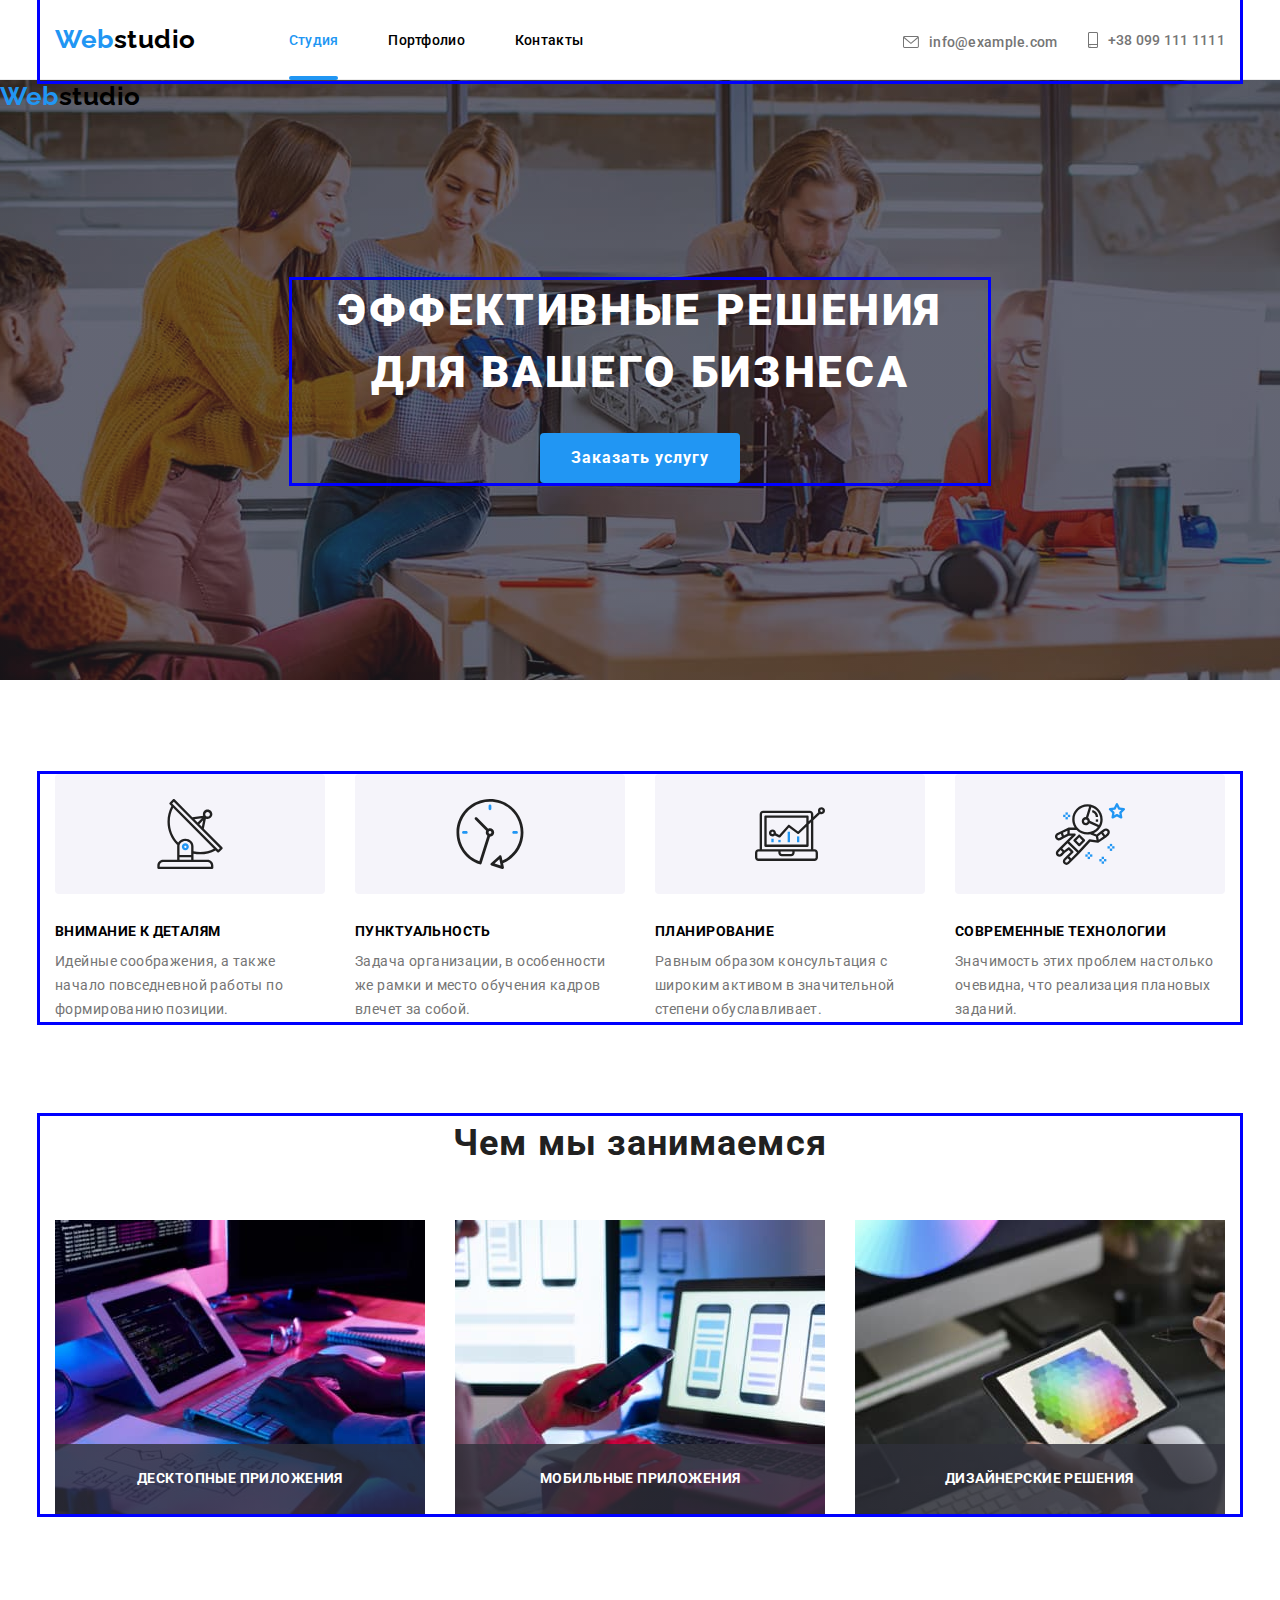
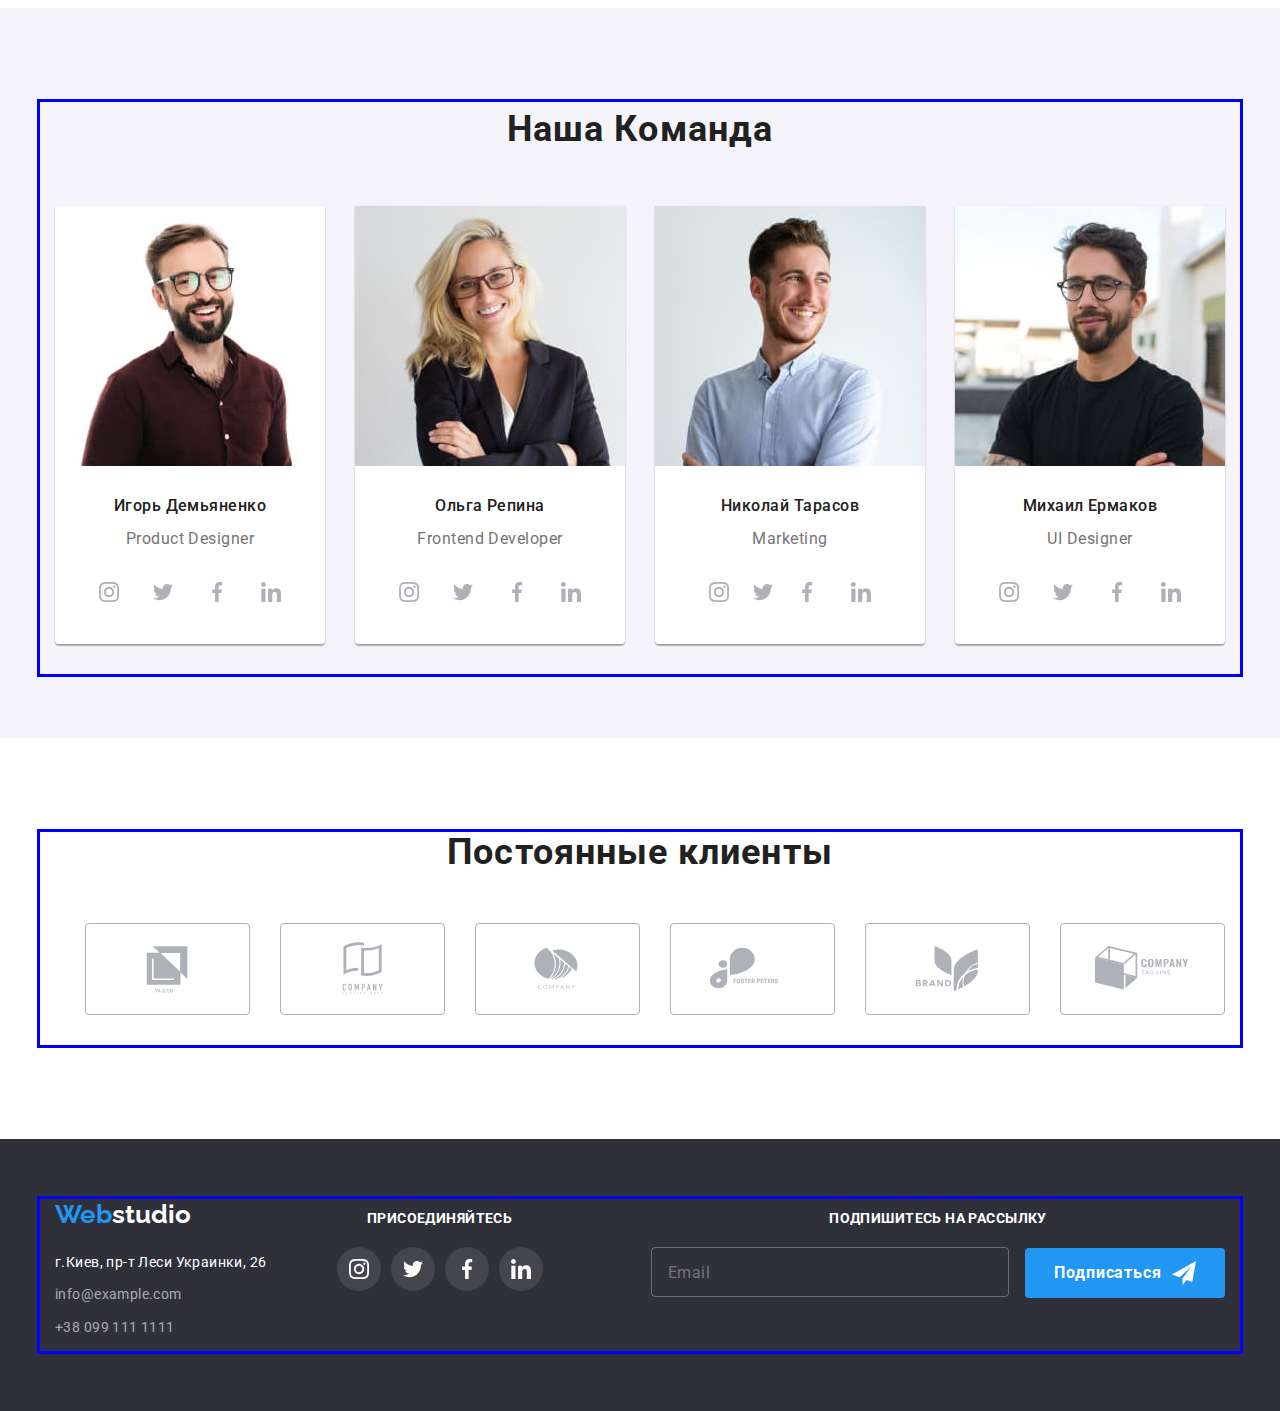
==== commit e8f6d222: "index.html" ====
--- a/index.html
+++ b/index.html
@@ -37,72 +37,88 @@
           </ul>
         </nav>
 
-        <div class="header-adress">
-          <ul class="adress-list">
-            <li class="adress__item">
-              <a href="mailto:info@example.com" class="adress__mail"
-                ><svg class="adress__icon" width="16" height="12">
-                  <use href="images/icons.svg.svg#icon-envelope"></use>
-                </svg>
-                info@example.com</a
-              >
-            </li>
-            <li class="adress__item">
-              <a href="tel:+380991111111" class="adress__phone"
-                ><svg class="adress__icon" width="10" height="16">
-                  <use href="images/icons.svg.svg#icon-smartphone"></use>
-                </svg>
-                +38 099 111 1111</a
-              >
+        <ul class="adress-list">
+          <li class="adress__item">
+            <a href="mailto:info@example.com" class="adress__mail"
+              ><svg class="adress__icon" width="16" height="12">
+                <use href="images/icons.svg.svg#icon-envelope"></use>
+              </svg>
+              info@example.com</a
+            >
+          </li>
+          <li class="adress__item">
+            <a href="tel:+380991111111" class="adress__phone"
+              ><svg class="adress__icon" width="10" height="16">
+                <use href="images/icons.svg.svg#icon-smartphone"></use>
+              </svg>
+              +38 099 111 1111</a
+            >
+          </li>
+        </ul>
+      </div>
+      <a href="./index.html" lang="en" class="navigation__title"
+        >Web<span class="navigation__logo--black-color">studio</span></a
+      >
+      <button class="open-menu-btn" type="button" data-menu-open>
+        <svg class="icon-mob-menu" width="40" height="40">
+          <use href="./images/icons.svg.svg#icon-mob-menu"></use>
+        </svg>
+      </button>
+      <div class="container mob-menu__container is-open" data-menu>
+        <div class="mob-menu">
+          <button class="close-menu-btn" type="button" data-menu-close>
+            <svg class="close-mob-menu" width="40" height="40">
+              <use href="./images/icons.svg.svg#icon-close-mob"></use>
+            </svg>
+          </button>
+          <ul class="mob-menu__list">
+            <li class="mob-menu__item">
+              <a href="./index.html" class="mob-menu__link current">Студия</a>
+            </li>
+            <li class="mob-menu__item">
+              <a href="./portfolio.html" class="mob-menu__link">Портфолио</a>
+            </li>
+            <li class="mob-menu__item">
+              <a href="" class="mob-menu__link">Контакты</a>
+            </li>
+          </ul>
+
+          <div class="mob-adress">
+            <ul class="mob-adress__list">
+              <li class="mob-adress__item">
+                <a href="tel:+380991111111" class="mob-adress__phone"
+                  ><svg class="mob-adress__icon" width="10" height="16">
+                    <use href="images/icons.svg.svg#icon-smartphone"></use>
+                  </svg>
+                  +38 099 111 1111</a
+                >
+              </li>
+              <li class="mob-adress__item">
+                <a href="mailto:info@example.com" class="mob-adress__mail"
+                  ><svg class="mob-adress__icon" width="16" height="12">
+                    <use href="images/icons.svg.svg#icon-envelope"></use>
+                  </svg>
+                  info@devstudio.com</a
+                >
+              </li>
+            </ul>
+          </div>
+          <ul class="mob-menu-social__list">
+            <li class="mob-menu-social__item">
+              <a href="" class="mob-menu-social__link">Instagram</a>
+            </li>
+            <li class="mob-menu-social__item">
+              <a href="" class="mob-menu-social__link">Twitter</a>
+            </li>
+            <li class="mob-menu-social__item">
+              <a href="" class="mob-menu-social__link">Facebook</a>
+            </li>
+            <li class="mob-menu-social__item">
+              <a href="" class="mob-menu-social__link">Linkedin</a>
             </li>
           </ul>
         </div>
-        </div>
-        <button class="open-menu-btn" type="button" data-menu-open>
-          <svg class="icon-mob-menu" width="40" height="40">
-            <use href="./images/icons.svg.svg#icon-mob-menu"></use>
-          </svg></button>
-          <div class="mob-menu" data-menu>
-            <div class="container mob-menu__container">
-              <button class="close-menu-btn" type="button" data-menu-close><svg class="close-mob-menu" width="40" height="40">
-            <use href="./images/icons.svg.svg#icon-close-mob"></use>
-          </svg></button>
-                    <ul class="mob-menu__list">
-                      <li class="mob-menu__item">
-                        <a href="./index.html" class="mob-menu__link current">Студия</a>
-                      </li>
-                      <li class="mob-menu__item">
-                        <a href="./portfolio.html" class="mob-menu__link">Портфолио</a>
-                      </li>
-                      <li class="mob-menu__item"><a href="" class="mob-menu__link">Контакты</a></li>
-                    </ul>
-                    
-                    <div class="mob-adress">
-                      <ul class="mob-adress__list">
-                                                <li class="mob-adress__item">
-                                                  <a href="tel:+380991111111" class="mob-adress__phone"><svg class="mob-adress__icon" width="10" height="16">
-                                                      <use href="images/icons.svg.svg#icon-smartphone"></use>
-                                                    </svg>
-                                                    +38 099 111 1111</a>
-                                                </li>
-                        <li class="mob-adress__item">
-                          <a href="mailto:info@example.com" class="mob-adress__mail"><svg class="mob-adress__icon" width="16" height="12">
-                              <use href="images/icons.svg.svg#icon-envelope"></use>
-                            </svg>
-                            info@devstudio.com</a>
-                        </li>
-                      </ul>
-                      <div class="mob-menu-social">
-                        <ul class="mob-menu-social__list">
-                      <li class="mob-menu-social__item"><a href="" class="mob-menu-social__link">Instagram</a></li>
-                      <li class="mob-menu-social__item"><a href="" class="mob-menu-social__link">Twitter</a></li>
-                      <li class="mob-menu-social__item"><a href="" class="mob-menu-social__link">Facebook</a></li>
-                      <li class="mob-menu-social__item"><a href="" class="mob-menu-social__link">Linkedin</a></li>
-                      </ul>
-                      </div>
-                    </div>
-                      </div>
-</div>
+      </div>
     </header>
 
     <main>
@@ -171,7 +187,7 @@
             </li>
           </ul>
         </div>
-      </section> -->
+      </section>
 
       <section class="about-section">
         <div class="container">
@@ -497,123 +513,125 @@
           </ul>
         </div>
       </section>
-    
-    <section class="clients-section">
-      <div class="container">
-        <h2 class="clients__title">Постоянные клиенты</h2>
-        <ul class="our-clients-list">
-          <li class="our-clients__item">
-            <a href="" class="our-clients__link">
-              <svg class="our-clients__icon" width="106" height="60">
-                <use href="./images/icons.svg.svg#icon-Logo"></use>
-              </svg>
-            </a>
-          </li>
-          <li class="our-clients__item">
-            <a href="" class="our-clients__link">
-              <svg class="our-clients__icon" width="106" height="60">
-                <use href="./images/icons.svg.svg#icon-Logo-1"></use>
-              </svg>
-            </a>
-          </li>
-          <li class="our-clients__item">
-            <a href="" class="our-clients__link">
-              <svg class="our-clients__icon" width="106" height="60">
-                <use href="./images/icons.svg.svg#icon-Logo-2"></use>
-              </svg>
-            </a>
-          </li>
-          <li class="our-clients__item">
-            <a href="" class="our-clients__link">
-              <svg class="our-clients__icon" width="106" height="60">
-                <use href="./images/icons.svg.svg#icon-Logo-3"></use>
-              </svg>
-            </a>
-          </li>
-          <li class="our-clients__item">
-            <a href="" class="our-clients__link">
-              <svg class="our-clients__icon" width="106" height="60">
-                <use href="./images/icons.svg.svg#icon-Logo-4"></use>
-              </svg>
-            </a>
-          </li>
-          <li class="our-clients__item">
-            <a href="" class="our-clients__link">
-              <svg class="our-clients__icon" width="106" height="60">
-                <use href="./images/icons.svg.svg#icon-Logo-5"></use>
-              </svg>
-            </a>
-          </li>
-        </ul>
-      </div>
-    </section>
-  </main>
+
+      <section class="clients-section">
+        <div class="container">
+          <h2 class="clients__title">Постоянные клиенты</h2>
+          <ul class="our-clients-list">
+            <li class="our-clients__item">
+              <a href="" class="our-clients__link">
+                <svg class="our-clients__icon" width="106" height="60">
+                  <use href="./images/icons.svg.svg#icon-Logo"></use>
+                </svg>
+              </a>
+            </li>
+            <li class="our-clients__item">
+              <a href="" class="our-clients__link">
+                <svg class="our-clients__icon" width="106" height="60">
+                  <use href="./images/icons.svg.svg#icon-Logo-1"></use>
+                </svg>
+              </a>
+            </li>
+            <li class="our-clients__item">
+              <a href="" class="our-clients__link">
+                <svg class="our-clients__icon" width="106" height="60">
+                  <use href="./images/icons.svg.svg#icon-Logo-2"></use>
+                </svg>
+              </a>
+            </li>
+            <li class="our-clients__item">
+              <a href="" class="our-clients__link">
+                <svg class="our-clients__icon" width="106" height="60">
+                  <use href="./images/icons.svg.svg#icon-Logo-3"></use>
+                </svg>
+              </a>
+            </li>
+            <li class="our-clients__item">
+              <a href="" class="our-clients__link">
+                <svg class="our-clients__icon" width="106" height="60">
+                  <use href="./images/icons.svg.svg#icon-Logo-4"></use>
+                </svg>
+              </a>
+            </li>
+            <li class="our-clients__item">
+              <a href="" class="our-clients__link">
+                <svg class="our-clients__icon" width="106" height="60">
+                  <use href="./images/icons.svg.svg#icon-Logo-5"></use>
+                </svg>
+              </a>
+            </li>
+          </ul>
+        </div>
+      </section>
+    </main>
 
     <footer class="footer">
       <div class="container footer-container">
         <div class="footer-adress__tablet">
-        <div class="footer-adress">
-          <a href="./index.html" lang="en" class="footer-adress__title"
-            >Web<span class="footer-adress__logo--white-color">studio</span></a
-          >
-          <address>
-            <ul class="footer-contacts">
-              <li>
-                <a
-                  href="https://goo.gl/maps/CcoJEwmLKHJg576z9"
-                  target="_blank"
-                  rel="noopener noreferrer nofollow"
-                  class="footer__map"
-                  >г.Киев, пр-т Леси Украинки, 26</a
-                >
+          <div class="footer-adress">
+            <a href="./index.html" lang="en" class="footer-adress__title"
+              >Web<span class="footer-adress__logo--white-color"
+                >studio</span
+              ></a
+            >
+            <address>
+              <ul class="footer-contacts">
+                <li>
+                  <a
+                    href="https://goo.gl/maps/CcoJEwmLKHJg576z9"
+                    target="_blank"
+                    rel="noopener noreferrer nofollow"
+                    class="footer__map"
+                    >г.Киев, пр-т Леси Украинки, 26</a
+                  >
+                </li>
+                <li>
+                  <a href="mailto:info@example.com" class="footer__email"
+                    >info@example.com</a
+                  >
+                </li>
+                <li>
+                  <a href="tel:+380991111111" class="footer__tel"
+                    >+38 099 111 1111</a
+                  >
+                </li>
+              </ul>
+            </address>
+          </div>
+          <div class="footer-socials">
+            <p class="footer-join-us">присоединяйтесь</p>
+            <ul class="footer-social-list">
+              <li class="footer-social__item">
+                <a href="" class="footer-social__link"
+                  ><svg class="footer-social__icon" width="20" height="20">
+                    <use href="images/icons.svg.svg#icon-instagram"></use>
+                  </svg>
+                </a>
               </li>
-              <li>
-                <a href="mailto:info@example.com" class="footer__email"
-                  >info@example.com</a
-                >
+              <li class="footer-social__item">
+                <a href="" class="footer-social__link"
+                  ><svg class="footer-social__icon" width="20" height="20">
+                    <use href="images/icons.svg.svg#icon-twitter"></use>
+                  </svg>
+                </a>
               </li>
-              <li>
-                <a href="tel:+380991111111" class="footer__tel"
-                  >+38 099 111 1111</a
-                >
+              <li class="footer-social__item">
+                <a href="" class="footer-social__link"
+                  ><svg class="footer-social__icon" width="20" height="20">
+                    <use href="images/icons.svg.svg#icon-facebook"></use>
+                  </svg>
+                </a>
+              </li>
+              <li class="footer-social__item">
+                <a href="" class="footer-social__link">
+                  <svg class="footer-social__icon" width="20" height="20">
+                    <use href="images/icons.svg.svg#icon-linkedin"></use>
+                  </svg>
+                </a>
               </li>
             </ul>
-          </address>
+          </div>
         </div>
-        <div class="footer-socials">
-          <p class="footer-join-us">присоединяйтесь</p>
-          <ul class="footer-social-list">
-            <li class="footer-social__item">
-              <a href="" class="footer-social__link"
-                ><svg class="footer-social__icon" width="20" height="20">
-                  <use href="images/icons.svg.svg#icon-instagram"></use>
-                </svg>
-              </a>
-            </li>
-            <li class="footer-social__item">
-              <a href="" class="footer-social__link"
-                ><svg class="footer-social__icon" width="20" height="20">
-                  <use href="images/icons.svg.svg#icon-twitter"></use>
-                </svg>
-              </a>
-            </li>
-            <li class="footer-social__item">
-              <a href="" class="footer-social__link"
-                ><svg class="footer-social__icon" width="20" height="20">
-                  <use href="images/icons.svg.svg#icon-facebook"></use>
-                </svg>
-              </a>
-            </li>
-            <li class="footer-social__item">
-              <a href="" class="footer-social__link">
-                <svg class="footer-social__icon" width="20" height="20">
-                  <use href="images/icons.svg.svg#icon-linkedin"></use>
-                </svg>
-              </a>
-            </li>
-          </ul>
-        </div>
-      </div>
         <div class="footer-subscribe">
           <form class="footer-subscribe__form">
             <p class="footer-subscribe__text">подпишитесь на рассылку</p>
@@ -734,6 +752,6 @@
       </div>
     </div>
     <script src="./js/modal.js"></script>
-        <script src="./js/mobile-menu.js"></script>
+    <script src="./js/mobile-menu.js"></script>
   </body>
 </html>
--- a/css/main.min.css
+++ b/css/main.min.css
@@ -1,3 +1,3 @@
 :root{--primary-color-text: #212121;--secondary-text-color: #757575;--hero-text-color: #ffffff;--hero-background-color: #2f303a;--hero-button-ineractive-color: #188ce8;--ineractive-color: #2196f3;--active-color: #000000;--footer-text-color: rgba(255, 255, 255, 0.6);--portfolio-colors: #f5f4fa;--border-color: #ececec;--border-portfolio-color: #eeeeee;--hero-linear-gradient-color: #2f303a 40 %;--social-link-icon: #afb1b8;--social-icon-background: rgba(255, 255, 255, 0.1);--portfolio-box-shadow-color: 0px 1px 1px rgba(0, 0, 0, 0.12),
-    0px 4px 4px rgba(0, 0, 0, 0.06), 1px 4px 6px rgba(0, 0, 0, 0.16)}.visually-hidden{position:absolute;white-space:nowrap;width:1px;height:1px;overflow:hidden;border:0;padding:0;clip:rect(0 0 0 0);-webkit-clip-path:inset(50%);clip-path:inset(50%);margin:-1px}p,h1,h2,h3,h4,h5,h6{margin:0}ul{list-style:none;margin:0;padding:0}img{display:block;max-width:100%;height:auto}body{background-color:#fff;color:var(--secondary-text-color);font-family:Roboto, sans-serif}.adress__mail{text-decoration:none;letter-spacing:0.02em;color:var(--secondary-text-color);font-weight:500;font-size:14px;line-height:1.2;padding-top:32px;padding-bottom:32px;display:-webkit-box;display:-ms-flexbox;display:flex;-webkit-box-align:center;-ms-flex-align:center;align-items:center;-webkit-transition-property:color;transition-property:color;-webkit-transition-duration:250ms;transition-duration:250ms;-webkit-transition-timing-function:cubic-bezier(0.4, 0, 0.2, 1);transition-timing-function:cubic-bezier(0.4, 0, 0.2, 1)}.adress__mail:hover,.adress__mail:focus{color:var(--ineractive-color);outline:none}.adress__phone{text-decoration:none;letter-spacing:0.02em;color:var(--secondary-text-color);font-weight:500;font-size:14px;line-height:1.2;padding-top:32px;padding-bottom:32px;display:-webkit-box;display:-ms-flexbox;display:flex;-webkit-box-align:center;-ms-flex-align:center;align-items:center;-webkit-transition-property:color;transition-property:color;-webkit-transition-duration:250ms;transition-duration:250ms;-webkit-transition-timing-function:cubic-bezier(0.4, 0, 0.2, 1);transition-timing-function:cubic-bezier(0.4, 0, 0.2, 1)}.adress__phone:hover,.adress__phone:focus{color:var(--ineractive-color);outline:none}.adress__icon{display:-webkit-box;display:-ms-flexbox;display:flex;fill:currentColor}.adress__icon:hover,.adress__icon:focus{color:var(--ineractive-color)}.adress__icon{margin-right:10px}.footer-contacts{font-style:normal;font-weight:400;letter-spacing:0.03em}.footer__map{color:var(--hero-text-color);text-decoration:none;font-size:14px;line-height:1.7;letter-spacing:0.03em;margin-bottom:9px;display:block;-webkit-transition-property:color;transition-property:color;-webkit-transition-duration:250ms;transition-duration:250ms;-webkit-transition-timing-function:cubic-bezier(0.4, 0, 0.2, 1);transition-timing-function:cubic-bezier(0.4, 0, 0.2, 1)}.footer__map:hover,.footer__map:focus{color:var(--ineractive-color);outline:none}.footer__email{color:var(--footer-text-color);text-decoration:none;font-size:14px;line-height:1.7;letter-spacing:0.03em;margin-bottom:9px;display:block;-webkit-transition-property:color;transition-property:color;-webkit-transition-duration:250ms;transition-duration:250ms;-webkit-transition-timing-function:cubic-bezier(0.4, 0, 0.2, 1);transition-timing-function:cubic-bezier(0.4, 0, 0.2, 1)}.footer__email:hover,.footer__email:focus{color:var(--ineractive-color);outline:none}.footer__tel{color:var(--footer-text-color);text-decoration:none;font-size:14px;line-height:1.7;letter-spacing:0.03em;display:block;-webkit-transition-property:color;transition-property:color;-webkit-transition-duration:250ms;transition-duration:250ms;-webkit-transition-timing-function:cubic-bezier(0.4, 0, 0.2, 1);transition-timing-function:cubic-bezier(0.4, 0, 0.2, 1)}.footer__tel:hover,.footer__tel:focus{color:var(--ineractive-color);outline:none}.container{width:100%;padding-left:15px;padding-right:15px;margin-left:auto;margin-right:auto;outline:3px solid blue}@media screen and (min-width: 480px){.container{width:480px}}@media screen and (min-width: 768px){.container{width:768px}}@media screen and (min-width: 1200px){.container{width:1200px}}.navigation__title{font-family:'Raleway', sans-serif;text-decoration:none;color:var(--ineractive-color);font-weight:700;font-size:26px;line-height:1.2;letter-spacing:0.02em;padding-top:24px;padding-bottom:25px}.navigation__logo--black-color{font-family:'Raleway', sans-serif;color:var(--active-color);font-weight:700;font-size:26px;line-height:1.2;letter-spacing:0.02em}.footer-adress__title{font-family:'Raleway', sans-serif;text-decoration:none;color:var(--ineractive-color);font-weight:700;font-size:26px;line-height:1.2;display:block;margin-bottom:20px}.footer-adress__logo--white-color{color:var(--hero-text-color);font-family:'Raleway', sans-serif;font-weight:700;text-decoration:none;font-size:26px;line-height:1.2}.backdrop{position:fixed;top:0;left:0;width:100vw;height:100vh;opacity:1;-webkit-transition-property:opacity, visibility;transition-property:opacity, visibility;-webkit-transition-duration:250ms;transition-duration:250ms;-webkit-transition-timing-function:cubic-bezier(0.4, 0, 0.2, 1);transition-timing-function:cubic-bezier(0.4, 0, 0.2, 1);background-color:rgba(0,0,0,0.2)}.backdrop.is-hidden{opacity:0;pointer-events:none;visibility:hidden}.backdrop.is-hidden .modal{-webkit-transform:translate(-50%, -50%) scale(0.9);transform:translate(-50%, -50%) scale(0.9)}.modal{position:absolute;width:100%;min-height:581px;padding:40px;top:50%;left:50%;visibility:visible;-webkit-transform:translate(-50%, -50%) scale(1);transform:translate(-50%, -50%) scale(1);-webkit-transition-property:visibility, -webkit-transform;transition-property:visibility, -webkit-transform;transition-property:transform, visibility;transition-property:transform, visibility, -webkit-transform;-webkit-transition-duration:250ms;transition-duration:250ms;-webkit-transition-timing-function:cubic-bezier(0.4, 0, 0.2, 1);transition-timing-function:cubic-bezier(0.4, 0, 0.2, 1);border-radius:4px;background-color:#fff;-webkit-box-shadow:0px 1px 3px rgba(0,0,0,0.12),0px 1px 1px rgba(0,0,0,0.14),0px 2px 1px rgba(0,0,0,0.2);box-shadow:0px 1px 3px rgba(0,0,0,0.12),0px 1px 1px rgba(0,0,0,0.14),0px 2px 1px rgba(0,0,0,0.2)}@media screen and (min-width: 480px){.modal{width:450px}}@media screen and (min-width: 1200px){.modal{width:528px}}.close-button{position:absolute;display:-webkit-box;display:-ms-flexbox;display:flex;-webkit-box-align:center;-ms-flex-align:center;align-items:center;-webkit-box-pack:center;-ms-flex-pack:center;justify-content:center;top:8px;right:8px;width:30px;height:30px;margin:0;padding:0;cursor:pointer;border-radius:50%;border:1px solid rgba(0,0,0,0.1);color:#000000;background-color:#fff;-webkit-transition-property:color, -webkit-box-shadow;transition-property:color, -webkit-box-shadow;transition-property:color, box-shadow;transition-property:color, box-shadow, -webkit-box-shadow;-webkit-transition-duration:250ms;transition-duration:250ms;-webkit-transition-timing-function:cubic-bezier(0.4, 0, 0.2, 1);transition-timing-function:cubic-bezier(0.4, 0, 0.2, 1)}.close-button:hover,.close-button:focus{color:#2196f3;-webkit-box-shadow:0px 1px 3px rgba(0,0,0,0.12),0px 1px 1px rgba(0,0,0,0.14),0px 2px 1px rgba(0,0,0,0.2);box-shadow:0px 1px 3px rgba(0,0,0,0.12),0px 1px 1px rgba(0,0,0,0.14),0px 2px 1px rgba(0,0,0,0.2)}.icon-close{fill:currentColor}.form-field{margin-bottom:10px}.modal-title{font-weight:700;font-size:20px;line-height:1.15;text-align:center;letter-spacing:0.03em;color:#212121;margin-bottom:12px}.modal-input{width:100%;height:40px;padding-left:42px;border:1px solid rgba(33,33,33,0.2);border-radius:4px;-webkit-transition-property:border-color;transition-property:border-color;-webkit-transition-duration:250ms;transition-duration:250ms;-webkit-transition-timing-function:cubic-bezier(0.4, 0, 0.2, 1);transition-timing-function:cubic-bezier(0.4, 0, 0.2, 1);cursor:pointer}.modal-input:hover,.modal-input:focus{border-color:var(--ineractive-color);outline:none}.form-wrap{position:relative}.modal-icon{position:absolute;left:12px;top:50%;-webkit-transform:translateY(-50%);transform:translateY(-50%)}.modal-input:hover+.modal-icon,.modal-input:focus+.modal-icon{fill:var(--ineractive-color)}.label-name{display:block;cursor:pointer;margin-bottom:4px;font-weight:400;font-size:12px;line-height:1.16;letter-spacing:0.01em;color:#757575}.form-comment{margin-bottom:20px}.label-comment{width:100%;height:120px;padding:12px 16px;border:1px solid rgba(33,33,33,0.2);border-radius:4px;resize:none;-webkit-transition-property:border-color;transition-property:border-color;-webkit-transition-duration:250ms;transition-duration:250ms;-webkit-transition-timing-function:cubic-bezier(0.4, 0, 0.2, 1);transition-timing-function:cubic-bezier(0.4, 0, 0.2, 1)}.label-comment:hover,.label-comment:focus{border-color:var(--ineractive-color);outline:none}.label-comment::-webkit-input-placeholder{font-weight:400;font-size:12px;line-height:1.16;letter-spacing:0.01em;color:rgba(117,117,117,0.5)}.label-comment:-ms-input-placeholder{font-weight:400;font-size:12px;line-height:1.16;letter-spacing:0.01em;color:rgba(117,117,117,0.5)}.label-comment::-ms-input-placeholder{font-weight:400;font-size:12px;line-height:1.16;letter-spacing:0.01em;color:rgba(117,117,117,0.5)}.label-comment::placeholder{font-weight:400;font-size:12px;line-height:1.16;letter-spacing:0.01em;color:rgba(117,117,117,0.5)}.form-checkbox{margin-bottom:30px}.modal-check{display:-webkit-box;display:-ms-flexbox;display:flex;-webkit-box-align:center;-ms-flex-align:center;align-items:center;font-weight:400;font-size:14px;line-height:1.71;letter-spacing:0.03em;color:#757575}.modal-check svg{display:-webkit-box;display:-ms-flexbox;display:flex;-webkit-box-align:center;-ms-flex-align:center;align-items:center;-webkit-box-pack:center;-ms-flex-pack:center;justify-content:center;margin-right:9px;border:2px solid var(--primary-color-text);border-radius:2px;-webkit-transition-property:background-color, fill, border;transition-property:background-color, fill, border;-webkit-transition-duration:250ms;transition-duration:250ms;-webkit-transition-timing-function:cubic-bezier(0.4, 0, 0.2, 1);transition-timing-function:cubic-bezier(0.4, 0, 0.2, 1)}.check-icon{fill:transparent}.modal-checkbox-custom:focus+.modal-check svg{outline:1px solid var(--ineractive-color)}.modal-checkbox-custom:checked+.modal-check svg{background-color:var(--ineractive-color);border:none}.modal-checkbox-custom:checked+.modal-check svg{fill:#ffffff}.checkbox-terms{font-weight:400;font-size:14px;line-height:1.71;letter-spacing:0.03em;color:var(--ineractive-color)}.btn-div{display:-webkit-box;display:-ms-flexbox;display:flex;-webkit-box-align:center;-ms-flex-align:center;align-items:center;text-align:center;-webkit-box-pack:center;-ms-flex-pack:center;justify-content:center}.btn-submit{min-width:200px;height:50px;padding:10px 56px;cursor:pointer;font-weight:700;font-size:16px;line-height:1.87;letter-spacing:0.06em;color:#ffffff;background-color:var(--ineractive-color);-webkit-box-shadow:0px 4px 4px rgba(0,0,0,0.15);box-shadow:0px 4px 4px rgba(0,0,0,0.15);border:none;border-radius:4px;-webkit-transition-property:color, background-color, -webkit-box-shadow;transition-property:color, background-color, -webkit-box-shadow;transition-property:color, background-color, box-shadow;transition-property:color, background-color, box-shadow, -webkit-box-shadow;-webkit-transition-duration:250ms;transition-duration:250ms;-webkit-transition-timing-function:cubic-bezier(0.4, 0, 0.2, 1);transition-timing-function:cubic-bezier(0.4, 0, 0.2, 1)}.btn-submit:hover,.btn-submit:focus{color:#ffffff;background-color:var(--hero-button-ineractive-color);-webkit-box-shadow:0px 4px 4px rgba(0,0,0,0.15);box-shadow:0px 4px 4px rgba(0,0,0,0.15);outline:none}.header{position:relative;border-bottom:1px solid var(--border-color);max-height:80px;margin-left:auto;margin-right:auto}.header__container{display:-webkit-box;display:-ms-flexbox;display:flex;-webkit-box-align:center;-ms-flex-align:center;align-items:center}.navigation{display:none}@media screen and (min-width: 480px){.navigation{display:-webkit-box;display:-ms-flexbox;display:flex;-webkit-box-align:center;-ms-flex-align:center;align-items:center}}.nav{display:none}@media screen and (min-width: 480px){.nav{display:-webkit-box;display:-ms-flexbox;display:flex;margin-left:93px}}.nav__item+.nav__item{margin-left:50px}.nav__link{position:relative}.nav__link{color:var(--active-color);font-weight:500;font-size:14px;line-height:1.8;text-decoration:none;letter-spacing:0.02em;padding-top:32px;padding-bottom:32px;-webkit-transition-property:color;transition-property:color;-webkit-transition-duration:250ms;transition-duration:250ms;-webkit-transition-timing-function:cubic-bezier(0.4, 0, 0.2, 1);transition-timing-function:cubic-bezier(0.4, 0, 0.2, 1)}.nav__link:hover,.nav__link:focus{color:var(--ineractive-color);outline:none}.header-adress{display:none}@media screen and (min-width: 480px){.header-adress{display:-webkit-box;display:-ms-flexbox;display:flex;-webkit-box-align:center;-ms-flex-align:center;align-items:center;margin-left:auto;margin-right:auto}}.adress-list{display:none}@media screen and (min-width: 480px){.adress-list{display:-webkit-box;display:-ms-flexbox;display:flex;-webkit-box-align:center;-ms-flex-align:center;align-items:center;margin-left:auto}}.adress__item+.adress__item{margin-left:30px}.mob-menu__container{position:relative;padding-top:48px;padding-bottom:48px}.mob-menu{position:fixed;background-color:#fff;width:100%;height:100vh;overflow:auto;padding-top:48px;padding-bottom:48px;top:0;left:0;opacity:0;visibility:hidden;pointer-events:none}@media screen and (min-width: 480px){.mob-menu{display:none}}.mob-menu.is-open{opacity:1;visibility:visible;pointer-events:auto}.open-menu-btn,.close-menu-btn{position:absolute;top:10px;right:15px;width:40px;height:40px;display:-webkit-box;display:-ms-flexbox;display:flex;-webkit-box-pack:center;-ms-flex-pack:center;justify-content:center;-webkit-box-align:center;-ms-flex-align:center;align-items:center;background-color:transparent;border:none;cursor:pointer}@media screen and (min-width: 480px){.open-menu-btn,.close-menu-btn{display:none}}.mob-menu__list{position:absolute;top:48px;left:40px}.mob-menu__item:not(:last-child){margin-bottom:32px}.mob-menu__link{text-decoration:none;font-family:'Roboto';font-style:normal;font-weight:500;font-size:40px;line-height:1.17;letter-spacing:0.02em;color:#212121}.mob-adress{position:absolute;top:526px;left:40px;margin-bottom:64px}.mob-adress__item:not(:last-child){margin-bottom:32px}.mob-adress__phone{text-decoration:none;font-weight:500;font-size:34px;line-height:1.17;letter-spacing:0.02em;color:#2196F3}.mob-adress__mail{text-decoration:none;font-weight:500;font-size:24px;line-height:28px;letter-spacing:0.02em;color:#757575}.mob-adress__icon{display:none}.current{color:var(--ineractive-color)}@media screen and (min-width: 480px){.current{color:var(--ineractive-color)}.current::after{content:'';position:absolute;top:76px;left:0;width:100%;height:4px;border-radius:2px;background-color:var(--ineractive-color)}}.mob-menu-social__list{display:-webkit-box;display:-ms-flexbox;display:flex;-ms-flex-wrap:wrap;flex-wrap:wrap;-webkit-box-align:baseline;-ms-flex-align:baseline;align-items:baseline}.mob-menu-social__item+.mob-menu-social__item{margin-left:20px}.mob-menu-social__link{position:relative;padding-left:10px;text-decoration:none;font-style:normal;font-weight:500;font-size:18px;line-height:1.22;letter-spacing:0.02em;color:#2196F3;border-right:1px solid rgba(33,33,33,0.2)}.hero-section{text-align:center;width:480px;padding-top:118px;padding-bottom:118px;padding-left:60px;padding-right:60px}@media screen and (min-width: 480px){.hero-section{text-align:center;width:768px;padding-top:118px;padding-bottom:118px;padding-left:204px;padding-right:204px}}@media screen and (min-width: 1200px){.hero-section{text-align:center;width:1600px;padding-top:200px;padding-bottom:200px;padding-left:452px;padding-right:452px}}.hero__container{width:100%;padding:0}.overlay{max-width:1600px;margin-left:auto;margin-right:auto;background-color:var(--hero-background-color);background-image:-webkit-gradient(linear, left top, right top, from(rgba(47,48,58,0.4)), to(rgba(47,48,58,0.4))),url(../images/hero-img-tel.jpg);background-image:linear-gradient(to right, rgba(47,48,58,0.4), rgba(47,48,58,0.4)),url(../images/hero-img-tel.jpg);background-position:center;background-repeat:no-repeat;background-size:cover}@media (min-device-pixel-ratio: 2), (-webkit-min-device-pixel-ratio: 2), (min-resolution: 192dpi), (min-resolution: 2dppx){.overlay .box{background-image:url(/images/hero-img-tel-2x.jpg)}}@media screen and (min-width: 480px){.overlay{background-image:-webkit-gradient(linear, left top, right top, from(rgba(47,48,58,0.4)), to(rgba(47,48,58,0.4))),url(../images/hero-img-tab.jpg);background-image:linear-gradient(to right, rgba(47,48,58,0.4), rgba(47,48,58,0.4)),url(../images/hero-img-tab.jpg)}}@media screen and (min-width: 480px) and (min-device-pixel-ratio: 2), screen and (min-width: 480px) and (-webkit-min-device-pixel-ratio: 2), screen and (min-width: 480px) and (min-resolution: 192dpi), screen and (min-width: 480px) and (min-resolution: 2dppx){.overlay .box{background-image:url(/images/hero-img-tab-2x.jpg)}}@media screen and (min-width: 1200px){.overlay{max-width:1600px;height:600px;margin-left:auto;margin-right:auto;background-color:var(--hero-background-color);background-image:-webkit-gradient(linear, left top, right top, from(rgba(47,48,58,0.4)), to(rgba(47,48,58,0.4))),url(../images/hero.jpg);background-image:linear-gradient(to right, rgba(47,48,58,0.4), rgba(47,48,58,0.4)),url(../images/hero.jpg)}}@media screen and (min-width: 1200px) and (min-device-pixel-ratio: 2), screen and (min-width: 1200px) and (-webkit-min-device-pixel-ratio: 2), screen and (min-width: 1200px) and (min-resolution: 192dpi), screen and (min-width: 1200px) and (min-resolution: 2dppx){.overlay .box{background-image:url(../images/hero-img-2x.jpg)}}.hero__title{color:var(--hero-text-color);font-weight:900;font-size:26px;line-height:1.6;text-align:center;letter-spacing:0.06em;text-transform:uppercase;margin-bottom:30px;margin-left:auto;margin-right:auto}@media screen and (min-width: 1200px){.hero__title{color:var(--hero-text-color);font-weight:900;font-size:44px;line-height:1.4;text-align:center;letter-spacing:0.06em;text-transform:uppercase;margin-bottom:30px;margin-left:auto;margin-right:auto}}.hero__button{color:var(--hero-text-color);background-color:var(--ineractive-color);font-family:inherit;font-weight:700;font-size:16px;line-height:1.87;-webkit-box-align:center;-ms-flex-align:center;align-items:center;text-align:center;cursor:pointer;letter-spacing:0.06em;border-radius:4px;border:none;min-width:200px;height:50px;-webkit-transition-property:color, background-color, -webkit-box-shadow;transition-property:color, background-color, -webkit-box-shadow;transition-property:color, background-color, box-shadow;transition-property:color, background-color, box-shadow, -webkit-box-shadow;-webkit-transition-duration:250ms;transition-duration:250ms;-webkit-transition-timing-function:cubic-bezier(0.4, 0, 0.2, 1);transition-timing-function:cubic-bezier(0.4, 0, 0.2, 1)}.hero__button:hover,.hero__button:focus{color:var(--hero-text-color);background-color:var(--hero-button-ineractive-color);-webkit-box-shadow:0px 4px 4px rgba(0,0,0,0.15);box-shadow:0px 4px 4px rgba(0,0,0,0.15);outline:none}.team-section,.clients-section{padding-top:60px;padding-bottom:60px;padding-right:15px;padding-left:15px}@media screen and (min-width: 1200px){.team-section,.clients-section{padding-top:94px;padding-bottom:94px}}.section{padding-top:60px;padding-bottom:60px}@media screen and (min-width: 480px){.section{padding-top:60px;padding-bottom:60px}}@media screen and (min-width: 1200px){.section{padding-top:94px;padding-bottom:47px}}.features-list{text-align:left}@media screen and (min-width: 480px){.features-list{display:-webkit-box;display:-ms-flexbox;display:flex;-ms-flex-wrap:wrap;flex-wrap:wrap;margin-left:-30px}}@media screen and (min-width: 1200px){.features-list{display:-webkit-box;display:-ms-flexbox;display:flex;-ms-flex-wrap:nowrap;flex-wrap:nowrap;margin-left:-30px}}@media screen and (min-width: 480px){.features-list__item{-ms-flex-preferred-size:calc(100% / 2 - 30px);flex-basis:calc(100% / 2 - 30px);margin-left:30px}}@media screen and (min-width: 1200px){.features-list__item{-ms-flex-preferred-size:calc(100% / 4 - 30px);flex-basis:calc(100% / 4 - 30px);margin-left:30px}}.features-list__title{color:var(--active-color);font-weight:700;font-size:14px;line-height:1.14;letter-spacing:0.03em;text-transform:uppercase;margin-bottom:10px}.features-list__text{color:var(--secondary-text-color);font-size:14px;line-height:1.71;letter-spacing:0.03em}.features-list__box{display:-webkit-box;display:-ms-flexbox;display:flex;-webkit-box-pack:center;-ms-flex-pack:center;justify-content:center;-webkit-box-align:center;-ms-flex-align:center;align-items:center;margin-bottom:30px;background-color:var(--portfolio-colors);width:100%;height:120px;border-radius:4px}.about-section{padding-top:47px;padding-bottom:94px;display:none}@media screen and (min-width: 1200px){.about-section{display:block}}.about-list__decor-item{position:relative}.description{position:absolute;bottom:0;left:0;width:100%;height:70px;background-image:-webkit-gradient(linear, left top, left bottom, from(rgba(47,48,58,0.8)), to(rgba(47,48,58,0.8)));background-image:linear-gradient(rgba(47,48,58,0.8), rgba(47,48,58,0.8))}.description__text-one{position:absolute;bottom:27px;left:82px;color:#ffffff;font-weight:700;font-size:14px;line-height:1.14;text-align:center;letter-spacing:0.03em;text-transform:uppercase}.description__text-two{position:absolute;bottom:27px;left:85px;color:#ffffff;font-weight:700;font-size:14px;line-height:1.14;text-align:center;letter-spacing:0.03em;text-transform:uppercase}.description__text-three{position:absolute;bottom:27px;left:90px;color:#ffffff;font-weight:700;font-size:14px;line-height:1.14;text-align:center;letter-spacing:0.03em;text-transform:uppercase}.about-list{display:-webkit-box;display:-ms-flexbox;display:flex;margin-left:-30px}.about-list__item{-ms-flex-preferred-size:calc(100% / 3 - 30px);flex-basis:calc(100% / 3 - 30px);margin-left:30px}.about-us__title,.our-team__title{color:var(--primary-color-text);font-weight:700;font-size:36px;line-height:1.5;letter-spacing:0.03em;margin-bottom:50px;text-align:center}.team__container{background-color:var(--portfolio-colors);margin-left:auto;margin-right:auto;padding-left:15px;padding-right:15px}.team-list{text-align:center;margin-bottom:-30px}@media screen and (min-width: 480px){.team-list{display:-webkit-box;display:-ms-flexbox;display:flex;-ms-flex-wrap:wrap;flex-wrap:wrap;margin-left:-30px}}@media screen and (min-width: 1200px){.team-list{display:-webkit-box;display:-ms-flexbox;display:flex;-ms-flex-wrap:nowrap;flex-wrap:nowrap;margin-left:-30px}}.team-list__item{margin-bottom:30px}@media screen and (min-width: 480px){.team-list__item{-ms-flex-preferred-size:calc(100% / 2 - 30px);flex-basis:calc(100% / 2 - 30px);margin-left:30px}}@media screen and (min-width: 1200px){.team-list__item{-ms-flex-preferred-size:calc(100% / 4 - 30px);flex-basis:calc(100% / 4 - 30px);margin-left:30px}}.team-list__item{-webkit-box-shadow:0px 1px 3px rgba(0,0,0,0.12),0px 1px 1px rgba(0,0,0,0.14),0px 2px 1px rgba(0,0,0,0.2);box-shadow:0px 1px 3px rgba(0,0,0,0.12),0px 1px 1px rgba(0,0,0,0.14),0px 2px 1px rgba(0,0,0,0.2);border-radius:0px 0px 4px 4px}.team-member{background-color:var(--hero-text-color);padding-top:30px;padding-bottom:30px;border-radius:0px 0px 4px 4px}.team-member__name{color:var(--primary-color-text);font-weight:500;font-size:16px;line-height:1.2;letter-spacing:0.03em;margin-bottom:10px}.team-member__position{color:var(--secondary-text-color);font-size:16px;line-height:1.8;letter-spacing:0.03em;margin-bottom:16px}.team-social-list{display:-webkit-box;display:-ms-flexbox;display:flex;-webkit-box-pack:center;-ms-flex-pack:center;justify-content:center}.team-social__item+.team-social__item{margin-left:10px}.team-social__link{width:44px;height:44px;border-radius:50%;display:-webkit-box;display:-ms-flexbox;display:flex;-webkit-box-align:center;-ms-flex-align:center;align-items:center;-webkit-box-pack:center;-ms-flex-pack:center;justify-content:center;color:var(--social-link-icon);-webkit-transition-property:color, background-color, border-color;transition-property:color, background-color, border-color;-webkit-transition-duration:250ms;transition-duration:250ms;-webkit-transition-timing-function:cubic-bezier(0.4, 0, 0.2, 1);transition-timing-function:cubic-bezier(0.4, 0, 0.2, 1)}.team-social__link:hover,.team-social__link:focus{background-color:var(--ineractive-color);color:var(--hero-text-color);border-color:var(--ineractive-color);outline:none}.team-social__icon{fill:currentColor}.footer{height:100%;background-color:var(--hero-background-color);margin-left:auto;margin-right:auto;padding-top:60px;padding-bottom:60px}@media screen and (max-width: 767px){.footer-adress{text-align:center;margin-bottom:60px}}@media screen and (min-width: 1200px){.footer-container{display:-webkit-box;display:-ms-flexbox;display:flex;-webkit-box-align:baseline;-ms-flex-align:baseline;align-items:baseline}}@media screen and (min-width: 480px){.footer-adress__tablet{display:-webkit-box;display:-ms-flexbox;display:flex;-webkit-box-align:baseline;-ms-flex-align:baseline;align-items:baseline;-ms-flex-pack:distribute;justify-content:space-around}}.footer-join-us{text-align:center;font-weight:700;font-style:normal;font-size:14px;line-height:1.14;letter-spacing:0.03em;text-transform:uppercase;color:var(--hero-text-color);margin-bottom:20px}@media screen and (min-width: 1200px){.footer-socials{margin-left:70px;-webkit-box-orient:vertical;-webkit-box-direction:normal;-ms-flex-direction:column;flex-direction:column}}.footer-social-list{display:-webkit-box;display:-ms-flexbox;display:flex;-webkit-box-pack:center;-ms-flex-pack:center;justify-content:center;margin-bottom:60px}.footer-social__item+.footer-social__item{margin-left:10px}.footer-social__link{width:44px;height:44px;border-radius:50%;display:-webkit-box;display:-ms-flexbox;display:flex;-webkit-box-align:center;-ms-flex-align:center;align-items:center;-webkit-box-pack:center;-ms-flex-pack:center;justify-content:center;background-color:var(--social-icon-background);color:var(--hero-text-color);-webkit-transition-property:color, background-color, border-color;transition-property:color, background-color, border-color;-webkit-transition-duration:250ms;transition-duration:250ms;-webkit-transition-timing-function:cubic-bezier(0.4, 0, 0.2, 1);transition-timing-function:cubic-bezier(0.4, 0, 0.2, 1)}.footer-social__link:hover,.footer-social__link:focus{background-color:var(--ineractive-color);border-color:var(--ineractive-color);color:var(--hero-text-color);outline:none}.footer-social__icon{fill:currentColor}@media screen and (min-width: 480px){.footer-subscribe{display:-webkit-box;display:-ms-flexbox;display:flex;-webkit-box-pack:center;-ms-flex-pack:center;justify-content:center}}@media screen and (min-width: 1200px){.footer-subscribe{display:-webkit-box;display:-ms-flexbox;display:flex;-webkit-box-align:baseline;-ms-flex-align:baseline;align-items:baseline;margin-left:auto}}.footer-subscribe__text{text-align:center;margin-bottom:20px;font-weight:700;font-size:14px;line-height:1.14;letter-spacing:0.03em;text-transform:uppercase;color:#ffffff}.footer-subscribe__mail{margin-bottom:20px;width:100%;height:50px;padding-left:16px;padding-top:15px;padding-bottom:15px;font-weight:400;font-size:16px;line-height:20px;letter-spacing:0.03em;color:rgba(255,255,255,0.6);background-color:transparent;border:1px solid rgba(255,255,255,0.3);border-radius:4px}@media screen and (min-width: 480px){.footer-subscribe__mail{width:450px}}@media screen and (min-width: 1200px){.footer-subscribe__mail{margin-bottom:0;width:358px}}.footer-subscribe__mail:focus{outline:none}.footer-subscribe__btn{display:-webkit-box;display:-ms-flexbox;display:flex;margin:0 auto;-webkit-box-align:center;-ms-flex-align:center;align-items:center;-webkit-box-pack:center;-ms-flex-pack:center;justify-content:center;text-align:center;min-width:200px;height:50px;cursor:pointer;font-weight:700;font-size:16px;line-height:30px;letter-spacing:0.06em;color:#ffffff;background:#2196f3;border-color:transparent;border-radius:4px;-webkit-transition-property:background-color;transition-property:background-color;-webkit-transition-duration:250ms;transition-duration:250ms;-webkit-transition-timing-function:cubic-bezier(0.4, 0, 0.2, 1);transition-timing-function:cubic-bezier(0.4, 0, 0.2, 1)}@media screen and (min-width: 1200px){.footer-subscribe__btn{display:-webkit-inline-box;display:-ms-inline-flexbox;display:inline-flex;margin-left:12px}}.footer-subscribe__btn:hover,.footer-subscribe__btn:focus{background-color:var(--hero-button-ineractive-color);outline:none}.footer-subscribe__icon-send{margin-left:10px}.portfolio-section{padding-top:94px;padding-bottom:94px}.buttons-list{display:-webkit-box;display:-ms-flexbox;display:flex;-ms-flex-wrap:wrap;flex-wrap:wrap}@media screen and (min-width: 480px){.buttons-list{display:-webkit-box;display:-ms-flexbox;display:flex;-webkit-box-align:center;-ms-flex-align:center;align-items:center;-webkit-box-pack:center;-ms-flex-pack:center;justify-content:center;margin-bottom:50px}}.buttons-list__item+.buttons-list__item{margin-left:8px}@media screen and (max-width: 767px){.buttons-list__item :nth-child(-n+3){margin-bottom:15px}}.buttons-list__btn{color:var(--primary-color-text);background-color:var(--portfolio-colors);font-family:inherit;cursor:pointer;font-weight:500;font-size:16px;line-height:1.6;letter-spacing:0.03em;padding:6px 22px;border-radius:4px;border:none;-webkit-transition-property:color, background-color, border-color, -webkit-box-shadow;transition-property:color, background-color, border-color, -webkit-box-shadow;transition-property:color, background-color, border-color, box-shadow;transition-property:color, background-color, border-color, box-shadow, -webkit-box-shadow;-webkit-transition-duration:250ms;transition-duration:250ms;-webkit-transition-timing-function:cubic-bezier(0.4, 0, 0.2, 1);transition-timing-function:cubic-bezier(0.4, 0, 0.2, 1)}.buttons-list__btn:hover,.buttons-list__btn:focus{color:var(--hero-text-color);background-color:var(--ineractive-color);border-color:var(--ineractive-color);-webkit-box-shadow:0px 3px 1px rgba(0,0,0,0.1),0px 1px 2px rgba(0,0,0,0.08),0px 2px 2px rgba(0,0,0,0.12);box-shadow:0px 3px 1px rgba(0,0,0,0.1),0px 1px 2px rgba(0,0,0,0.08),0px 2px 2px rgba(0,0,0,0.12);outline:none}.example-list{text-align:left;margin-bottom:-30px}@media screen and (min-width: 480px){.example-list{display:-webkit-box;display:-ms-flexbox;display:flex;-ms-flex-wrap:wrap;flex-wrap:wrap;margin-left:-30px}}@media screen and (min-width: 1200px){.example-list{display:-webkit-box;display:-ms-flexbox;display:flex;-ms-flex-wrap:wrap;flex-wrap:wrap;margin-left:-30px}}.example-list__link{display:block;text-decoration:none;outline:none}.example-list__link:hover,.example-list__link:focus{-webkit-box-shadow:0px 1px 1px rgba(0,0,0,0.12),0px 4px 4px rgba(0,0,0,0.06),1px 4px 6px rgba(0,0,0,0.16);box-shadow:0px 1px 1px rgba(0,0,0,0.12),0px 4px 4px rgba(0,0,0,0.06),1px 4px 6px rgba(0,0,0,0.16)}.example-list__image{position:relative;overflow:hidden}.example-list__animation{position:absolute;bottom:0;left:0;width:100%;height:100%;background-color:rgba(33,150,243,0.9);-webkit-transform:translateY(101%);transform:translateY(101%);-webkit-transition-property:-webkit-transform, -webkit-box-shadow;transition-property:-webkit-transform, -webkit-box-shadow;transition-property:transform, box-shadow;transition-property:transform, box-shadow, -webkit-transform, -webkit-box-shadow;-webkit-transition-duration:250ms;transition-duration:250ms;-webkit-transition-timing-function:cubic-bezier(0.4, 0, 0.2, 1);transition-timing-function:cubic-bezier(0.4, 0, 0.2, 1)}.example-list__link:hover .example-list__animation,.example-list__link:focus .example-list__animation{-webkit-transform:translateY(0);transform:translateY(0)}.example-list__animation-text{position:absolute;width:322px;height:168px;top:50%;left:50%;-webkit-transform:translate(-50%, -50%);transform:translate(-50%, -50%);font-size:18px;line-height:1.55;letter-spacing:0.03em;color:#ffffff}.example-list__item{margin-bottom:30px;-webkit-transition-property:-webkit-box-shadow;transition-property:-webkit-box-shadow;transition-property:box-shadow;transition-property:box-shadow, -webkit-box-shadow;-webkit-transition-duration:250ms;transition-duration:250ms;-webkit-transition-timing-function:cubic-bezier(0.4, 0, 0.2, 1);transition-timing-function:cubic-bezier(0.4, 0, 0.2, 1)}@media screen and (min-width: 480px){.example-list__item{-ms-flex-preferred-size:calc(100% / 2 - 30px);flex-basis:calc(100% / 2 - 30px);margin-left:30px}}@media screen and (min-width: 1200px){.example-list__item{-ms-flex-preferred-size:calc(100% / 3 - 30px);flex-basis:calc(100% / 3 - 30px);margin-left:30px}}.example-list__item:hover,.example-list__item:focus{-webkit-box-shadow:0px 1px 1px rgba(0,0,0,0.12),0px 4px 4px rgba(0,0,0,0.06),1px 4px 6px rgba(0,0,0,0.16);box-shadow:0px 1px 1px rgba(0,0,0,0.12),0px 4px 4px rgba(0,0,0,0.06),1px 4px 6px rgba(0,0,0,0.16)}.example-list__description{padding:20px 24px;border-bottom:1px solid var(--border-portfolio-color);border-left:1px solid var(--border-portfolio-color);border-right:1px solid var(--border-portfolio-color)}.example-list__title{color:var(--primary-color-text);font-style:700;font-size:18px;line-height:2;letter-spacing:0.06em;margin-bottom:4px}.example-list__text{color:var(--secondary-text-color);font-size:16px;line-height:1.87;letter-spacing:0.03em}.clients__title{font-weight:700;font-weight:bold;font-size:36px;line-height:1.16;text-align:center;letter-spacing:0.03em;color:var(--primary-color-text);margin-bottom:50px}.our-clients-list{display:-webkit-box;display:-ms-flexbox;display:flex;-ms-flex-wrap:wrap;flex-wrap:wrap;-webkit-box-pack:center;-ms-flex-pack:center;justify-content:center;margin-left:-30px;margin-bottom:-30px}.our-clients__item{width:170px;height:92px;margin-bottom:30px}@media screen and (min-width: 480px){.our-clients__item{-ms-flex-preferred-size:calc(100% / 2 - 30px);flex-basis:calc(100% / 2 - 30px);margin-left:30px}.our-clients__item:not(:first-child){margin-left:30px}}@media screen and (min-width: 480px){.our-clients__item{-ms-flex-preferred-size:calc(100% / 3 - 30px);flex-basis:calc(100% / 3 - 30px);margin-left:30px}.our-clients__item:not(:first-child){margin-left:30px}}@media screen and (min-width: 1200px){.our-clients__item{-ms-flex-preferred-size:calc(100% / 6 - 30px);flex-basis:calc(100% / 6 - 30px);margin-left:30px}.our-clients__item:not(:first-child){margin-left:30px}}.our-clients__link{display:-webkit-box;display:-ms-flexbox;display:flex;-webkit-box-pack:center;-ms-flex-pack:center;justify-content:center;-webkit-box-align:center;-ms-flex-align:center;align-items:center;width:100%;height:100%;border-radius:4px;color:var(--social-link-icon);border:1px solid var(--social-link-icon);-webkit-transition-property:color, border-color;transition-property:color, border-color;-webkit-transition-duration:250ms;transition-duration:250ms;-webkit-transition-timing-function:cubic-bezier(0.4, 0, 0.2, 1);transition-timing-function:cubic-bezier(0.4, 0, 0.2, 1)}.our-clients__link:hover,.our-clients__link:focus{color:var(--ineractive-color);border-color:var(--ineractive-color);outline:none}.our-clients__icon{fill:currentColor}
+    0px 4px 4px rgba(0, 0, 0, 0.06), 1px 4px 6px rgba(0, 0, 0, 0.16)}.visually-hidden{position:absolute;white-space:nowrap;width:1px;height:1px;overflow:hidden;border:0;padding:0;clip:rect(0 0 0 0);-webkit-clip-path:inset(50%);clip-path:inset(50%);margin:-1px}p,h1,h2,h3,h4,h5,h6{margin:0}ul{list-style:none;margin:0;padding:0}img{display:block;max-width:100%;height:auto}body{background-color:#fff;color:var(--secondary-text-color);font-family:Roboto, sans-serif}.adress__mail{text-decoration:none;letter-spacing:0.02em;color:var(--secondary-text-color);font-weight:500;font-size:14px;line-height:1.2;display:-webkit-box;display:-ms-flexbox;display:flex;-webkit-box-align:center;-ms-flex-align:center;align-items:center;-webkit-transition-property:color;transition-property:color;-webkit-transition-duration:250ms;transition-duration:250ms;-webkit-transition-timing-function:cubic-bezier(0.4, 0, 0.2, 1);transition-timing-function:cubic-bezier(0.4, 0, 0.2, 1)}.adress__mail:hover,.adress__mail:focus{color:var(--ineractive-color);outline:none}@media screen and (min-width: 767.98px){.adress__mail{padding-top:20px;margin-bottom:10px}}.adress__phone{text-decoration:none;letter-spacing:0.02em;color:var(--secondary-text-color);font-weight:500;font-size:14px;line-height:1.2;display:-webkit-box;display:-ms-flexbox;display:flex;-webkit-box-align:center;-ms-flex-align:center;align-items:center;-webkit-transition-property:color;transition-property:color;-webkit-transition-duration:250ms;transition-duration:250ms;-webkit-transition-timing-function:cubic-bezier(0.4, 0, 0.2, 1);transition-timing-function:cubic-bezier(0.4, 0, 0.2, 1)}.adress__phone:hover,.adress__phone:focus{color:var(--ineractive-color);outline:none}@media screen and (min-width: 767.98px){.adress__phone:hover,.adress__phone:focus{padding-bottom:20px}}@media screen and (min-width: 1199.98px){.adress__phone{padding-top:32px;padding-bottom:32px}}.adress__icon{display:-webkit-box;display:-ms-flexbox;display:flex;fill:currentColor}.adress__icon:hover,.adress__icon:focus{color:var(--ineractive-color)}.adress__icon{margin-right:10px}.footer-contacts{font-style:normal;font-weight:400;letter-spacing:0.03em}.footer__map{color:var(--hero-text-color);text-decoration:none;font-size:14px;line-height:1.7;letter-spacing:0.03em;margin-bottom:9px;display:block;-webkit-transition-property:color;transition-property:color;-webkit-transition-duration:250ms;transition-duration:250ms;-webkit-transition-timing-function:cubic-bezier(0.4, 0, 0.2, 1);transition-timing-function:cubic-bezier(0.4, 0, 0.2, 1)}.footer__map:hover,.footer__map:focus{color:var(--ineractive-color);outline:none}.footer__email{color:var(--footer-text-color);text-decoration:none;font-size:14px;line-height:1.7;letter-spacing:0.03em;margin-bottom:9px;display:block;-webkit-transition-property:color;transition-property:color;-webkit-transition-duration:250ms;transition-duration:250ms;-webkit-transition-timing-function:cubic-bezier(0.4, 0, 0.2, 1);transition-timing-function:cubic-bezier(0.4, 0, 0.2, 1)}.footer__email:hover,.footer__email:focus{color:var(--ineractive-color);outline:none}.footer__tel{color:var(--footer-text-color);text-decoration:none;font-size:14px;line-height:1.7;letter-spacing:0.03em;display:block;-webkit-transition-property:color;transition-property:color;-webkit-transition-duration:250ms;transition-duration:250ms;-webkit-transition-timing-function:cubic-bezier(0.4, 0, 0.2, 1);transition-timing-function:cubic-bezier(0.4, 0, 0.2, 1)}.footer__tel:hover,.footer__tel:focus{color:var(--ineractive-color);outline:none}.container{width:100%;padding-left:15px;padding-right:15px;margin-left:auto;margin-right:auto;outline:3px solid blue}@media screen and (min-width: 480px){.container{width:480px}}@media screen and (min-width: 768px){.container{width:768px}}@media screen and (min-width: 1200px){.container{width:1200px}}.navigation__title{font-family:'Raleway', sans-serif;text-decoration:none;color:var(--ineractive-color);font-weight:700;font-size:26px;line-height:1.2;letter-spacing:0.02em;padding-top:24px;padding-bottom:25px}.navigation__logo--black-color{font-family:'Raleway', sans-serif;color:var(--active-color);font-weight:700;font-size:26px;line-height:1.2;letter-spacing:0.02em}.footer-adress__title{font-family:'Raleway', sans-serif;text-decoration:none;color:var(--ineractive-color);font-weight:700;font-size:26px;line-height:1.2;display:block;margin-bottom:20px}.footer-adress__logo--white-color{color:var(--hero-text-color);font-family:'Raleway', sans-serif;font-weight:700;text-decoration:none;font-size:26px;line-height:1.2}.backdrop{position:fixed;top:0;left:0;width:100vw;height:100vh;opacity:1;-webkit-transition-property:opacity, visibility;transition-property:opacity, visibility;-webkit-transition-duration:250ms;transition-duration:250ms;-webkit-transition-timing-function:cubic-bezier(0.4, 0, 0.2, 1);transition-timing-function:cubic-bezier(0.4, 0, 0.2, 1);background-color:rgba(0,0,0,0.2)}.backdrop.is-hidden{opacity:0;pointer-events:none;visibility:hidden}.backdrop.is-hidden .modal{-webkit-transform:translate(-50%, -50%) scale(0.9);transform:translate(-50%, -50%) scale(0.9)}.modal{position:absolute;width:100%;min-height:581px;padding:40px;top:50%;left:50%;visibility:visible;-webkit-transform:translate(-50%, -50%) scale(1);transform:translate(-50%, -50%) scale(1);-webkit-transition-property:visibility, -webkit-transform;transition-property:visibility, -webkit-transform;transition-property:transform, visibility;transition-property:transform, visibility, -webkit-transform;-webkit-transition-duration:250ms;transition-duration:250ms;-webkit-transition-timing-function:cubic-bezier(0.4, 0, 0.2, 1);transition-timing-function:cubic-bezier(0.4, 0, 0.2, 1);border-radius:4px;background-color:#fff;-webkit-box-shadow:0px 1px 3px rgba(0,0,0,0.12),0px 1px 1px rgba(0,0,0,0.14),0px 2px 1px rgba(0,0,0,0.2);box-shadow:0px 1px 3px rgba(0,0,0,0.12),0px 1px 1px rgba(0,0,0,0.14),0px 2px 1px rgba(0,0,0,0.2)}@media screen and (min-width: 480px){.modal{width:450px}}@media screen and (min-width: 1199.98px){.modal{width:528px}}.close-button{position:absolute;display:-webkit-box;display:-ms-flexbox;display:flex;-webkit-box-align:center;-ms-flex-align:center;align-items:center;-webkit-box-pack:center;-ms-flex-pack:center;justify-content:center;top:8px;right:8px;width:30px;height:30px;margin:0;padding:0;cursor:pointer;border-radius:50%;border:1px solid rgba(0,0,0,0.1);color:#000000;background-color:#fff;-webkit-transition-property:color, -webkit-box-shadow;transition-property:color, -webkit-box-shadow;transition-property:color, box-shadow;transition-property:color, box-shadow, -webkit-box-shadow;-webkit-transition-duration:250ms;transition-duration:250ms;-webkit-transition-timing-function:cubic-bezier(0.4, 0, 0.2, 1);transition-timing-function:cubic-bezier(0.4, 0, 0.2, 1)}.close-button:hover,.close-button:focus{color:#2196f3;-webkit-box-shadow:0px 1px 3px rgba(0,0,0,0.12),0px 1px 1px rgba(0,0,0,0.14),0px 2px 1px rgba(0,0,0,0.2);box-shadow:0px 1px 3px rgba(0,0,0,0.12),0px 1px 1px rgba(0,0,0,0.14),0px 2px 1px rgba(0,0,0,0.2)}.icon-close{fill:currentColor}.form-field{margin-bottom:10px}.modal-title{font-weight:700;font-size:20px;line-height:1.15;text-align:center;letter-spacing:0.03em;color:#212121;margin-bottom:12px}.modal-input{width:100%;height:40px;padding-left:42px;border:1px solid rgba(33,33,33,0.2);border-radius:4px;-webkit-transition-property:border-color;transition-property:border-color;-webkit-transition-duration:250ms;transition-duration:250ms;-webkit-transition-timing-function:cubic-bezier(0.4, 0, 0.2, 1);transition-timing-function:cubic-bezier(0.4, 0, 0.2, 1);cursor:pointer}.modal-input:hover,.modal-input:focus{border-color:var(--ineractive-color);outline:none}.form-wrap{position:relative}.modal-icon{position:absolute;left:12px;top:50%;-webkit-transform:translateY(-50%);transform:translateY(-50%)}.modal-input:hover+.modal-icon,.modal-input:focus+.modal-icon{fill:var(--ineractive-color)}.label-name{display:block;cursor:pointer;margin-bottom:4px;font-weight:400;font-size:12px;line-height:1.16;letter-spacing:0.01em;color:#757575}.form-comment{margin-bottom:20px}.label-comment{width:100%;height:120px;padding:12px 16px;border:1px solid rgba(33,33,33,0.2);border-radius:4px;resize:none;-webkit-transition-property:border-color;transition-property:border-color;-webkit-transition-duration:250ms;transition-duration:250ms;-webkit-transition-timing-function:cubic-bezier(0.4, 0, 0.2, 1);transition-timing-function:cubic-bezier(0.4, 0, 0.2, 1)}.label-comment:hover,.label-comment:focus{border-color:var(--ineractive-color);outline:none}.label-comment::-webkit-input-placeholder{font-weight:400;font-size:12px;line-height:1.16;letter-spacing:0.01em;color:rgba(117,117,117,0.5)}.label-comment:-ms-input-placeholder{font-weight:400;font-size:12px;line-height:1.16;letter-spacing:0.01em;color:rgba(117,117,117,0.5)}.label-comment::-ms-input-placeholder{font-weight:400;font-size:12px;line-height:1.16;letter-spacing:0.01em;color:rgba(117,117,117,0.5)}.label-comment::placeholder{font-weight:400;font-size:12px;line-height:1.16;letter-spacing:0.01em;color:rgba(117,117,117,0.5)}.form-checkbox{margin-bottom:30px}.modal-check{display:-webkit-box;display:-ms-flexbox;display:flex;-webkit-box-align:center;-ms-flex-align:center;align-items:center;font-weight:400;font-size:14px;line-height:1.71;letter-spacing:0.03em;color:#757575}.modal-check svg{display:-webkit-box;display:-ms-flexbox;display:flex;-webkit-box-align:center;-ms-flex-align:center;align-items:center;-webkit-box-pack:center;-ms-flex-pack:center;justify-content:center;margin-right:9px;border:2px solid var(--primary-color-text);border-radius:2px;-webkit-transition-property:background-color, fill, border;transition-property:background-color, fill, border;-webkit-transition-duration:250ms;transition-duration:250ms;-webkit-transition-timing-function:cubic-bezier(0.4, 0, 0.2, 1);transition-timing-function:cubic-bezier(0.4, 0, 0.2, 1)}.check-icon{fill:transparent}.modal-checkbox-custom:focus+.modal-check svg{outline:1px solid var(--ineractive-color)}.modal-checkbox-custom:checked+.modal-check svg{background-color:var(--ineractive-color);border:none}.modal-checkbox-custom:checked+.modal-check svg{fill:#ffffff}.checkbox-terms{font-weight:400;font-size:14px;line-height:1.71;letter-spacing:0.03em;color:var(--ineractive-color)}.btn-div{display:-webkit-box;display:-ms-flexbox;display:flex;-webkit-box-align:center;-ms-flex-align:center;align-items:center;text-align:center;-webkit-box-pack:center;-ms-flex-pack:center;justify-content:center}.btn-submit{min-width:200px;height:50px;padding:10px 56px;cursor:pointer;font-weight:700;font-size:16px;line-height:1.87;letter-spacing:0.06em;color:#ffffff;background-color:var(--ineractive-color);-webkit-box-shadow:0px 4px 4px rgba(0,0,0,0.15);box-shadow:0px 4px 4px rgba(0,0,0,0.15);border:none;border-radius:4px;-webkit-transition-property:color, background-color, -webkit-box-shadow;transition-property:color, background-color, -webkit-box-shadow;transition-property:color, background-color, box-shadow;transition-property:color, background-color, box-shadow, -webkit-box-shadow;-webkit-transition-duration:250ms;transition-duration:250ms;-webkit-transition-timing-function:cubic-bezier(0.4, 0, 0.2, 1);transition-timing-function:cubic-bezier(0.4, 0, 0.2, 1)}.btn-submit:hover,.btn-submit:focus{color:#ffffff;background-color:var(--hero-button-ineractive-color);-webkit-box-shadow:0px 4px 4px rgba(0,0,0,0.15);box-shadow:0px 4px 4px rgba(0,0,0,0.15);outline:none}.header{position:relative;border-bottom:1px solid var(--border-color);max-height:80px;margin-left:auto;margin-right:auto}.header__container{display:-webkit-box;display:-ms-flexbox;display:flex;-webkit-box-align:center;-ms-flex-align:center;align-items:center}.navigation{display:none}@media screen and (min-width: 767.98px){.navigation{display:-webkit-box;display:-ms-flexbox;display:flex;-webkit-box-align:center;-ms-flex-align:center;align-items:center}}.nav{display:none}@media screen and (min-width: 767.98px){.nav{display:-webkit-box;display:-ms-flexbox;display:flex;margin-left:93px}}.nav__item+.nav__item{margin-left:50px}.nav__link{position:relative}.nav__link{color:var(--active-color);font-weight:500;font-size:14px;line-height:1.8;text-decoration:none;letter-spacing:0.02em;padding-top:32px;padding-bottom:32px;-webkit-transition-property:color;transition-property:color;-webkit-transition-duration:250ms;transition-duration:250ms;-webkit-transition-timing-function:cubic-bezier(0.4, 0, 0.2, 1);transition-timing-function:cubic-bezier(0.4, 0, 0.2, 1)}.nav__link:hover,.nav__link:focus{color:var(--ineractive-color);outline:none}.adress-list{display:none}@media screen and (min-width: 767.98px){.adress-list{display:block;margin-left:auto}}@media screen and (min-width: 1199.98px){.adress-list{display:-webkit-box;display:-ms-flexbox;display:flex;-webkit-box-align:baseline;-ms-flex-align:baseline;align-items:baseline;margin-left:auto}}@media screen and (min-width: 1199.98px){.adress__item+.adress__item{margin-left:30px}}.mob-menu{width:100%;height:100vh;display:-webkit-box;display:-ms-flexbox;display:flex;-webkit-box-orient:vertical;-webkit-box-direction:normal;-ms-flex-direction:column;flex-direction:column;-webkit-box-pack:justify;-ms-flex-pack:justify;justify-content:space-between}.mob-menu__container{display:-webkit-box;display:-ms-flexbox;display:flex;-webkit-box-align:center;-ms-flex-align:center;align-items:center;-webkit-box-orient:vertical;-webkit-box-direction:normal;-ms-flex-direction:column;flex-direction:column;-webkit-box-pack:justify;-ms-flex-pack:justify;justify-content:space-between;position:fixed;background-color:#fff;width:100vw;height:100vh;overflow:auto;padding-top:48px;padding-bottom:48px;top:0;left:0;opacity:0;visibility:hidden;pointer-events:none}@media screen and (min-width: 767.98px){.mob-menu__container{display:none}}.mob-menu__container.is-open{z-index:999;opacity:1;visibility:visible;pointer-events:auto}.open-menu-btn,.close-menu-btn{position:absolute;top:10px;right:15px;width:40px;height:40px;display:-webkit-box;display:-ms-flexbox;display:flex;-webkit-box-pack:center;-ms-flex-pack:center;justify-content:center;-webkit-box-align:center;-ms-flex-align:center;align-items:center;background-color:transparent;border:none;cursor:pointer}@media screen and (min-width: 767.98px){.open-menu-btn,.close-menu-btn{display:none}}.mob-menu__item:not(:last-child){margin-bottom:32px}.mob-menu__link{text-decoration:none;font-family:'Roboto';font-style:normal;font-weight:500;font-size:40px;line-height:1.17;letter-spacing:0.02em;color:#212121}.mob-adress__item:not(:last-child){margin-bottom:32px}.mob-adress__phone{text-decoration:none;font-weight:500;font-size:34px;line-height:1.17;letter-spacing:0.02em;color:#2196F3}.mob-adress__mail{text-decoration:none;font-weight:500;font-size:24px;line-height:28px;letter-spacing:0.02em;color:#757575}.mob-adress__icon{display:none}.current{color:var(--ineractive-color)}@media screen and (min-width: 767.98px){.current{color:var(--ineractive-color)}.current::after{content:'';position:absolute;top:76px;left:0;width:100%;height:4px;border-radius:2px;background-color:var(--ineractive-color)}}.mob-menu-social__list{display:-webkit-box;display:-ms-flexbox;display:flex;-ms-flex-wrap:wrap;flex-wrap:wrap;-webkit-box-align:baseline;-ms-flex-align:baseline;align-items:baseline}.mob-menu-social__item+.mob-menu-social__item{margin-left:20px}.mob-menu-social__item:not(:last-child){border-right:1px solid rgba(33,33,33,0.2)}.mob-menu-social__link{position:relative;padding-right:10px;text-decoration:none;font-style:normal;font-weight:500;font-size:18px;line-height:1.22;letter-spacing:0.02em;color:#2196F3}.hero-section{text-align:center;width:100vw;padding-top:118px;padding-bottom:118px}@media screen and (min-width: 767.98px){.hero-section{text-align:center;width:780px;padding-top:118px;padding-bottom:118px}}@media screen and (min-width: 1199.98px){.hero-section{text-align:center;width:1600px;padding-top:200px;padding-bottom:200px}}.hero__container{width:100vw}@media screen and (min-width: 767.98px){.hero__container{width:360px}}@media screen and (min-width: 1199.98px){.hero__container{width:696px}}.overlay{max-width:100vw;margin-left:auto;margin-right:auto;background-color:var(--hero-background-color);background-image:-webkit-gradient(linear, left top, right top, from(rgba(47,48,58,0.4)), to(rgba(47,48,58,0.4))),url(../images/hero-img-tel.jpg);background-image:linear-gradient(to right, rgba(47,48,58,0.4), rgba(47,48,58,0.4)),url(../images/hero-img-tel.jpg);background-position:center;background-repeat:no-repeat;background-size:cover}@media (min-device-pixel-ratio: 2), (-webkit-min-device-pixel-ratio: 2), (min-resolution: 192dpi), (min-resolution: 2dppx){.overlay .box{background-image:url(/images/hero-img-tel-2x.jpg)}}@media screen and (min-width: 767.98px){.overlay{background-image:-webkit-gradient(linear, left top, right top, from(rgba(47,48,58,0.4)), to(rgba(47,48,58,0.4))),url(../images/hero-img-tab.jpg);background-image:linear-gradient(to right, rgba(47,48,58,0.4), rgba(47,48,58,0.4)),url(../images/hero-img-tab.jpg)}}@media screen and (min-width: 767.98px) and (min-device-pixel-ratio: 2), screen and (min-width: 767.98px) and (-webkit-min-device-pixel-ratio: 2), screen and (min-width: 767.98px) and (min-resolution: 192dpi), screen and (min-width: 767.98px) and (min-resolution: 2dppx){.overlay .box{background-image:url(/images/hero-img-tab-2x.jpg)}}@media screen and (min-width: 1199.98px){.overlay{max-width:100vw;height:600px;margin-left:auto;margin-right:auto;background-color:var(--hero-background-color);background-image:-webkit-gradient(linear, left top, right top, from(rgba(47,48,58,0.4)), to(rgba(47,48,58,0.4))),url(../images/hero.jpg);background-image:linear-gradient(to right, rgba(47,48,58,0.4), rgba(47,48,58,0.4)),url(../images/hero.jpg)}}@media screen and (min-width: 1199.98px) and (min-device-pixel-ratio: 2), screen and (min-width: 1199.98px) and (-webkit-min-device-pixel-ratio: 2), screen and (min-width: 1199.98px) and (min-resolution: 192dpi), screen and (min-width: 1199.98px) and (min-resolution: 2dppx){.overlay .box{background-image:url(../images/hero-img-2x.jpg)}}.hero__title{color:var(--hero-text-color);font-weight:900;font-size:26px;line-height:1.6;text-align:center;letter-spacing:0.06em;text-transform:uppercase;margin-bottom:30px;margin-left:auto;margin-right:auto}@media screen and (min-width: 1199.98px){.hero__title{color:var(--hero-text-color);font-weight:900;font-size:44px;line-height:1.4;text-align:center;letter-spacing:0.06em;text-transform:uppercase;margin-bottom:30px;margin-left:auto;margin-right:auto}}.hero__button{color:var(--hero-text-color);background-color:var(--ineractive-color);font-family:inherit;font-weight:700;font-size:16px;line-height:1.87;-webkit-box-align:center;-ms-flex-align:center;align-items:center;text-align:center;cursor:pointer;letter-spacing:0.06em;border-radius:4px;border:none;min-width:200px;height:50px;-webkit-transition-property:color, background-color, -webkit-box-shadow;transition-property:color, background-color, -webkit-box-shadow;transition-property:color, background-color, box-shadow;transition-property:color, background-color, box-shadow, -webkit-box-shadow;-webkit-transition-duration:250ms;transition-duration:250ms;-webkit-transition-timing-function:cubic-bezier(0.4, 0, 0.2, 1);transition-timing-function:cubic-bezier(0.4, 0, 0.2, 1)}.hero__button:hover,.hero__button:focus{color:var(--hero-text-color);background-color:var(--hero-button-ineractive-color);-webkit-box-shadow:0px 4px 4px rgba(0,0,0,0.15);box-shadow:0px 4px 4px rgba(0,0,0,0.15);outline:none}.team-section,.clients-section{padding-top:60px;padding-bottom:60px;padding-right:15px;padding-left:15px}@media screen and (min-width: 1199.98px){.team-section,.clients-section{padding-top:94px;padding-bottom:94px}}.team-section{background-color:var(--portfolio-colors)}.section{padding-top:60px;padding-bottom:60px}@media screen and (min-width: 767.98px){.section{padding-top:60px;padding-bottom:60px}}@media screen and (min-width: 1199.98px){.section{padding-top:94px;padding-bottom:47px}}.features-list{text-align:left}@media screen and (min-width: 767.98px){.features-list{display:-webkit-box;display:-ms-flexbox;display:flex;-ms-flex-wrap:wrap;flex-wrap:wrap;margin-left:-30px}}@media screen and (min-width: 1199.98px){.features-list{display:-webkit-box;display:-ms-flexbox;display:flex;-ms-flex-wrap:nowrap;flex-wrap:nowrap;margin-left:-30px}}@media screen and (min-width: 767.98px){.features-list__item{-ms-flex-preferred-size:calc(100% / 2 - 30px);flex-basis:calc(100% / 2 - 30px);margin-left:30px}}@media screen and (min-width: 1199.98px){.features-list__item{-ms-flex-preferred-size:calc(100% / 4 - 30px);flex-basis:calc(100% / 4 - 30px);margin-left:30px}}.features-list__title{color:var(--active-color);font-weight:700;font-size:14px;line-height:1.14;letter-spacing:0.03em;text-transform:uppercase;margin-bottom:10px}.features-list__text{color:var(--secondary-text-color);font-size:14px;line-height:1.71;letter-spacing:0.03em}.features-list__box{display:-webkit-box;display:-ms-flexbox;display:flex;-webkit-box-pack:center;-ms-flex-pack:center;justify-content:center;-webkit-box-align:center;-ms-flex-align:center;align-items:center;margin-bottom:30px;background-color:var(--portfolio-colors);width:100%;height:120px;border-radius:4px}.about-section{padding-top:47px;padding-bottom:94px;display:none}@media screen and (min-width: 1199.98px){.about-section{display:block}}.about-list__decor-item{position:relative}.description{position:absolute;bottom:0;left:0;width:100%;height:70px;background-image:-webkit-gradient(linear, left top, left bottom, from(rgba(47,48,58,0.8)), to(rgba(47,48,58,0.8)));background-image:linear-gradient(rgba(47,48,58,0.8), rgba(47,48,58,0.8))}.description__text-one{position:absolute;bottom:27px;left:82px;color:#ffffff;font-weight:700;font-size:14px;line-height:1.14;text-align:center;letter-spacing:0.03em;text-transform:uppercase}.description__text-two{position:absolute;bottom:27px;left:85px;color:#ffffff;font-weight:700;font-size:14px;line-height:1.14;text-align:center;letter-spacing:0.03em;text-transform:uppercase}.description__text-three{position:absolute;bottom:27px;left:90px;color:#ffffff;font-weight:700;font-size:14px;line-height:1.14;text-align:center;letter-spacing:0.03em;text-transform:uppercase}.about-list{display:-webkit-box;display:-ms-flexbox;display:flex;margin-left:-30px}.about-list__item{-ms-flex-preferred-size:calc(100% / 3 - 30px);flex-basis:calc(100% / 3 - 30px);margin-left:30px}.about-us__title,.our-team__title{color:var(--primary-color-text);font-weight:700;font-size:36px;line-height:1.5;letter-spacing:0.03em;margin-bottom:50px;text-align:center}.team__container{margin-left:auto;margin-right:auto;padding-left:15px;padding-right:15px}.team-list{text-align:center;margin-bottom:-30px}@media screen and (min-width: 767.98px){.team-list{display:-webkit-box;display:-ms-flexbox;display:flex;-ms-flex-wrap:wrap;flex-wrap:wrap;margin-left:-30px}}@media screen and (min-width: 1199.98px){.team-list{display:-webkit-box;display:-ms-flexbox;display:flex;-ms-flex-wrap:nowrap;flex-wrap:nowrap;margin-left:-30px}}.team-list__item{margin-bottom:30px}@media screen and (min-width: 767.98px){.team-list__item{-ms-flex-preferred-size:calc(100% / 2 - 30px);flex-basis:calc(100% / 2 - 30px);margin-left:30px}}@media screen and (min-width: 1199.98px){.team-list__item{-ms-flex-preferred-size:calc(100% / 4 - 30px);flex-basis:calc(100% / 4 - 30px);margin-left:30px}}.team-list__item{-webkit-box-shadow:0px 1px 3px rgba(0,0,0,0.12),0px 1px 1px rgba(0,0,0,0.14),0px 2px 1px rgba(0,0,0,0.2);box-shadow:0px 1px 3px rgba(0,0,0,0.12),0px 1px 1px rgba(0,0,0,0.14),0px 2px 1px rgba(0,0,0,0.2);border-radius:0px 0px 4px 4px}.team-member{background-color:var(--hero-text-color);padding-top:30px;padding-bottom:30px;border-radius:0px 0px 4px 4px}.team-member__name{color:var(--primary-color-text);font-weight:500;font-size:16px;line-height:1.2;letter-spacing:0.03em;margin-bottom:10px}.team-member__position{color:var(--secondary-text-color);font-size:16px;line-height:1.8;letter-spacing:0.03em;margin-bottom:16px}.team-social-list{display:-webkit-box;display:-ms-flexbox;display:flex;-webkit-box-pack:center;-ms-flex-pack:center;justify-content:center}.team-social__item+.team-social__item{margin-left:10px}.team-social__link{width:44px;height:44px;border-radius:50%;display:-webkit-box;display:-ms-flexbox;display:flex;-webkit-box-align:center;-ms-flex-align:center;align-items:center;-webkit-box-pack:center;-ms-flex-pack:center;justify-content:center;color:var(--social-link-icon);-webkit-transition-property:color, background-color, border-color;transition-property:color, background-color, border-color;-webkit-transition-duration:250ms;transition-duration:250ms;-webkit-transition-timing-function:cubic-bezier(0.4, 0, 0.2, 1);transition-timing-function:cubic-bezier(0.4, 0, 0.2, 1)}.team-social__link:hover,.team-social__link:focus{background-color:var(--ineractive-color);color:var(--hero-text-color);border-color:var(--ineractive-color);outline:none}.team-social__icon{fill:currentColor}.footer{height:100%;background-color:var(--hero-background-color);margin-left:auto;margin-right:auto;padding-top:60px;padding-bottom:60px}@media screen and (max-width: 767px){.footer-adress{text-align:center;margin-bottom:60px}}@media screen and (min-width: 1199.98px){.footer-container{display:-webkit-box;display:-ms-flexbox;display:flex;-webkit-box-align:baseline;-ms-flex-align:baseline;align-items:baseline}}@media screen and (min-width: 767.98px){.footer-adress__tablet{display:-webkit-box;display:-ms-flexbox;display:flex;-webkit-box-align:baseline;-ms-flex-align:baseline;align-items:baseline;-ms-flex-pack:distribute;justify-content:space-around}}.footer-join-us{text-align:center;font-weight:700;font-style:normal;font-size:14px;line-height:1.14;letter-spacing:0.03em;text-transform:uppercase;color:var(--hero-text-color);margin-bottom:20px}@media screen and (min-width: 1199.98px){.footer-socials{margin-left:70px;-webkit-box-orient:vertical;-webkit-box-direction:normal;-ms-flex-direction:column;flex-direction:column}}.footer-social-list{display:-webkit-box;display:-ms-flexbox;display:flex;-webkit-box-pack:center;-ms-flex-pack:center;justify-content:center;margin-bottom:60px}.footer-social__item+.footer-social__item{margin-left:10px}.footer-social__link{width:44px;height:44px;border-radius:50%;display:-webkit-box;display:-ms-flexbox;display:flex;-webkit-box-align:center;-ms-flex-align:center;align-items:center;-webkit-box-pack:center;-ms-flex-pack:center;justify-content:center;background-color:var(--social-icon-background);color:var(--hero-text-color);-webkit-transition-property:color, background-color, border-color;transition-property:color, background-color, border-color;-webkit-transition-duration:250ms;transition-duration:250ms;-webkit-transition-timing-function:cubic-bezier(0.4, 0, 0.2, 1);transition-timing-function:cubic-bezier(0.4, 0, 0.2, 1)}.footer-social__link:hover,.footer-social__link:focus{background-color:var(--ineractive-color);border-color:var(--ineractive-color);color:var(--hero-text-color);outline:none}.footer-social__icon{fill:currentColor}@media screen and (min-width: 767.98px){.footer-subscribe{display:-webkit-box;display:-ms-flexbox;display:flex;-webkit-box-pack:center;-ms-flex-pack:center;justify-content:center}}@media screen and (min-width: 1199.98px){.footer-subscribe{display:-webkit-box;display:-ms-flexbox;display:flex;-webkit-box-align:baseline;-ms-flex-align:baseline;align-items:baseline;margin-left:auto}}.footer-subscribe__text{text-align:center;margin-bottom:20px;font-weight:700;font-size:14px;line-height:1.14;letter-spacing:0.03em;text-transform:uppercase;color:#ffffff}.footer-subscribe__mail{margin-bottom:20px;width:100%;height:50px;padding-left:16px;padding-top:15px;padding-bottom:15px;font-weight:400;font-size:16px;line-height:20px;letter-spacing:0.03em;color:rgba(255,255,255,0.6);background-color:transparent;border:1px solid rgba(255,255,255,0.3);border-radius:4px}@media screen and (min-width: 767.98px){.footer-subscribe__mail{width:450px}}@media screen and (min-width: 1199.98px){.footer-subscribe__mail{margin-bottom:0;width:358px}}.footer-subscribe__mail:focus{outline:none}.footer-subscribe__btn{display:-webkit-box;display:-ms-flexbox;display:flex;margin:0 auto;-webkit-box-align:center;-ms-flex-align:center;align-items:center;-webkit-box-pack:center;-ms-flex-pack:center;justify-content:center;text-align:center;min-width:200px;height:50px;cursor:pointer;font-weight:700;font-size:16px;line-height:30px;letter-spacing:0.06em;color:#ffffff;background:#2196f3;border-color:transparent;border-radius:4px;-webkit-transition-property:background-color;transition-property:background-color;-webkit-transition-duration:250ms;transition-duration:250ms;-webkit-transition-timing-function:cubic-bezier(0.4, 0, 0.2, 1);transition-timing-function:cubic-bezier(0.4, 0, 0.2, 1)}@media screen and (min-width: 1199.98px){.footer-subscribe__btn{display:-webkit-inline-box;display:-ms-inline-flexbox;display:inline-flex;margin-left:12px}}.footer-subscribe__btn:hover,.footer-subscribe__btn:focus{background-color:var(--hero-button-ineractive-color);outline:none}.footer-subscribe__icon-send{margin-left:10px}.portfolio-section{padding-top:94px;padding-bottom:94px}.buttons-list{display:-webkit-box;display:-ms-flexbox;display:flex;-ms-flex-wrap:wrap;flex-wrap:wrap;margin-top:60px}@media screen and (min-width: 767.98px){.buttons-list{display:-webkit-box;display:-ms-flexbox;display:flex;-webkit-box-align:center;-ms-flex-align:center;align-items:center;-webkit-box-pack:center;-ms-flex-pack:center;justify-content:center;margin-bottom:50px}}.buttons-list__item+.buttons-list__item{margin-left:8px}@media screen and (max-width: 767px){.buttons-list__item :nth-child(-n+3){margin-bottom:15px}}.buttons-list__btn{color:var(--primary-color-text);background-color:var(--portfolio-colors);font-family:inherit;cursor:pointer;font-weight:500;font-size:16px;line-height:1.6;letter-spacing:0.03em;padding:6px 22px;border-radius:4px;border:none;-webkit-transition-property:color, background-color, border-color, -webkit-box-shadow;transition-property:color, background-color, border-color, -webkit-box-shadow;transition-property:color, background-color, border-color, box-shadow;transition-property:color, background-color, border-color, box-shadow, -webkit-box-shadow;-webkit-transition-duration:250ms;transition-duration:250ms;-webkit-transition-timing-function:cubic-bezier(0.4, 0, 0.2, 1);transition-timing-function:cubic-bezier(0.4, 0, 0.2, 1)}.buttons-list__btn:hover,.buttons-list__btn:focus{color:var(--hero-text-color);background-color:var(--ineractive-color);border-color:var(--ineractive-color);-webkit-box-shadow:0px 3px 1px rgba(0,0,0,0.1),0px 1px 2px rgba(0,0,0,0.08),0px 2px 2px rgba(0,0,0,0.12);box-shadow:0px 3px 1px rgba(0,0,0,0.1),0px 1px 2px rgba(0,0,0,0.08),0px 2px 2px rgba(0,0,0,0.12);outline:none}.example-list{text-align:left;margin-top:40px;margin-bottom:-30px}@media screen and (min-width: 767.98px){.example-list{display:-webkit-box;display:-ms-flexbox;display:flex;-ms-flex-wrap:wrap;flex-wrap:wrap;margin-left:-30px}}@media screen and (min-width: 1199.98px){.example-list{display:-webkit-box;display:-ms-flexbox;display:flex;-ms-flex-wrap:wrap;flex-wrap:wrap;margin-left:-30px}}.example-list__link{display:-webkit-box;display:-ms-flexbox;display:flex;text-decoration:none;outline:none;height:100%;-webkit-box-orient:vertical;-webkit-box-direction:normal;-ms-flex-direction:column;flex-direction:column}.example-list__link:hover,.example-list__link:focus{-webkit-box-shadow:0px 1px 1px rgba(0,0,0,0.12),0px 4px 4px rgba(0,0,0,0.06),1px 4px 6px rgba(0,0,0,0.16);box-shadow:0px 1px 1px rgba(0,0,0,0.12),0px 4px 4px rgba(0,0,0,0.06),1px 4px 6px rgba(0,0,0,0.16)}.example-list__image{position:relative;overflow:hidden}.example-list__animation{position:absolute;overflow:scroll;bottom:0;left:0;width:100%;height:100%;background-color:rgba(33,150,243,0.9);-webkit-transform:translateY(101%);transform:translateY(101%);-webkit-transition-property:-webkit-transform, -webkit-box-shadow;transition-property:-webkit-transform, -webkit-box-shadow;transition-property:transform, box-shadow;transition-property:transform, box-shadow, -webkit-transform, -webkit-box-shadow;-webkit-transition-duration:250ms;transition-duration:250ms;-webkit-transition-timing-function:cubic-bezier(0.4, 0, 0.2, 1);transition-timing-function:cubic-bezier(0.4, 0, 0.2, 1)}.example-list__link:hover .example-list__animation,.example-list__link:focus .example-list__animation{-webkit-transform:translateY(0);transform:translateY(0)}.example-list__animation-text{position:absolute;width:100%;height:100%;top:50%;left:50%;-webkit-transform:translate(-50%, -50%);transform:translate(-50%, -50%);font-size:18px;line-height:1.55;letter-spacing:0.03em;color:#ffffff}@media screen and (min-width: 767.98px){.example-list__animation-text{width:322px;height:168px}}.example-list__item{margin-bottom:30px;-webkit-transition-property:-webkit-box-shadow;transition-property:-webkit-box-shadow;transition-property:box-shadow;transition-property:box-shadow, -webkit-box-shadow;-webkit-transition-duration:250ms;transition-duration:250ms;-webkit-transition-timing-function:cubic-bezier(0.4, 0, 0.2, 1);transition-timing-function:cubic-bezier(0.4, 0, 0.2, 1)}@media screen and (min-width: 767.98px){.example-list__item{-ms-flex-preferred-size:calc(100% / 2 - 30px);flex-basis:calc(100% / 2 - 30px);margin-left:30px}}@media screen and (min-width: 1199.98px){.example-list__item{-ms-flex-preferred-size:calc(100% / 3 - 30px);flex-basis:calc(100% / 3 - 30px);margin-left:30px}}.example-list__item:hover,.example-list__item:focus{-webkit-box-shadow:0px 1px 1px rgba(0,0,0,0.12),0px 4px 4px rgba(0,0,0,0.06),1px 4px 6px rgba(0,0,0,0.16);box-shadow:0px 1px 1px rgba(0,0,0,0.12),0px 4px 4px rgba(0,0,0,0.06),1px 4px 6px rgba(0,0,0,0.16)}.example-list__description{-webkit-box-flex:1;-ms-flex-positive:1;flex-grow:1;padding:20px 24px;border-bottom:1px solid var(--border-portfolio-color);border-left:1px solid var(--border-portfolio-color);border-right:1px solid var(--border-portfolio-color)}.example-list__title{color:var(--primary-color-text);font-style:700;font-size:18px;line-height:2;letter-spacing:0.06em;margin-bottom:4px}.example-list__text{color:var(--secondary-text-color);font-size:16px;line-height:1.87;letter-spacing:0.03em}.clients__title{font-weight:700;font-weight:bold;font-size:36px;line-height:1.16;text-align:center;letter-spacing:0.03em;color:var(--primary-color-text);margin-bottom:50px}.our-clients-list{display:-webkit-box;display:-ms-flexbox;display:flex;-ms-flex-wrap:wrap;flex-wrap:wrap;-webkit-box-pack:center;-ms-flex-pack:center;justify-content:center;margin-left:auto;margin-bottom:auto}.our-clients__item{width:170px;height:92px;margin-bottom:30px;-ms-flex-preferred-size:calc(100% / 2 - 30px);flex-basis:calc(100% / 2 - 30px);margin-left:30px}.our-clients__item:not(:first-child){margin-left:30px}@media screen and (min-width: 767.98px){.our-clients__item{-ms-flex-preferred-size:calc(100% / 3 - 30px);flex-basis:calc(100% / 3 - 30px);margin-left:30px}.our-clients__item:not(:first-child){margin-left:30px}}@media screen and (min-width: 1199.98px){.our-clients__item{-ms-flex-preferred-size:calc(100% / 6 - 30px);flex-basis:calc(100% / 6 - 30px);margin-left:30px}.our-clients__item:not(:first-child){margin-left:30px}}.our-clients__link{display:-webkit-box;display:-ms-flexbox;display:flex;-webkit-box-pack:center;-ms-flex-pack:center;justify-content:center;-webkit-box-align:center;-ms-flex-align:center;align-items:center;width:100%;height:100%;border-radius:4px;color:var(--social-link-icon);border:1px solid var(--social-link-icon);-webkit-transition-property:color, border-color;transition-property:color, border-color;-webkit-transition-duration:250ms;transition-duration:250ms;-webkit-transition-timing-function:cubic-bezier(0.4, 0, 0.2, 1);transition-timing-function:cubic-bezier(0.4, 0, 0.2, 1)}.our-clients__link:hover,.our-clients__link:focus{color:var(--ineractive-color);border-color:var(--ineractive-color);outline:none}.our-clients__icon{fill:currentColor}
 /*# sourceMappingURL=main.min.css.map */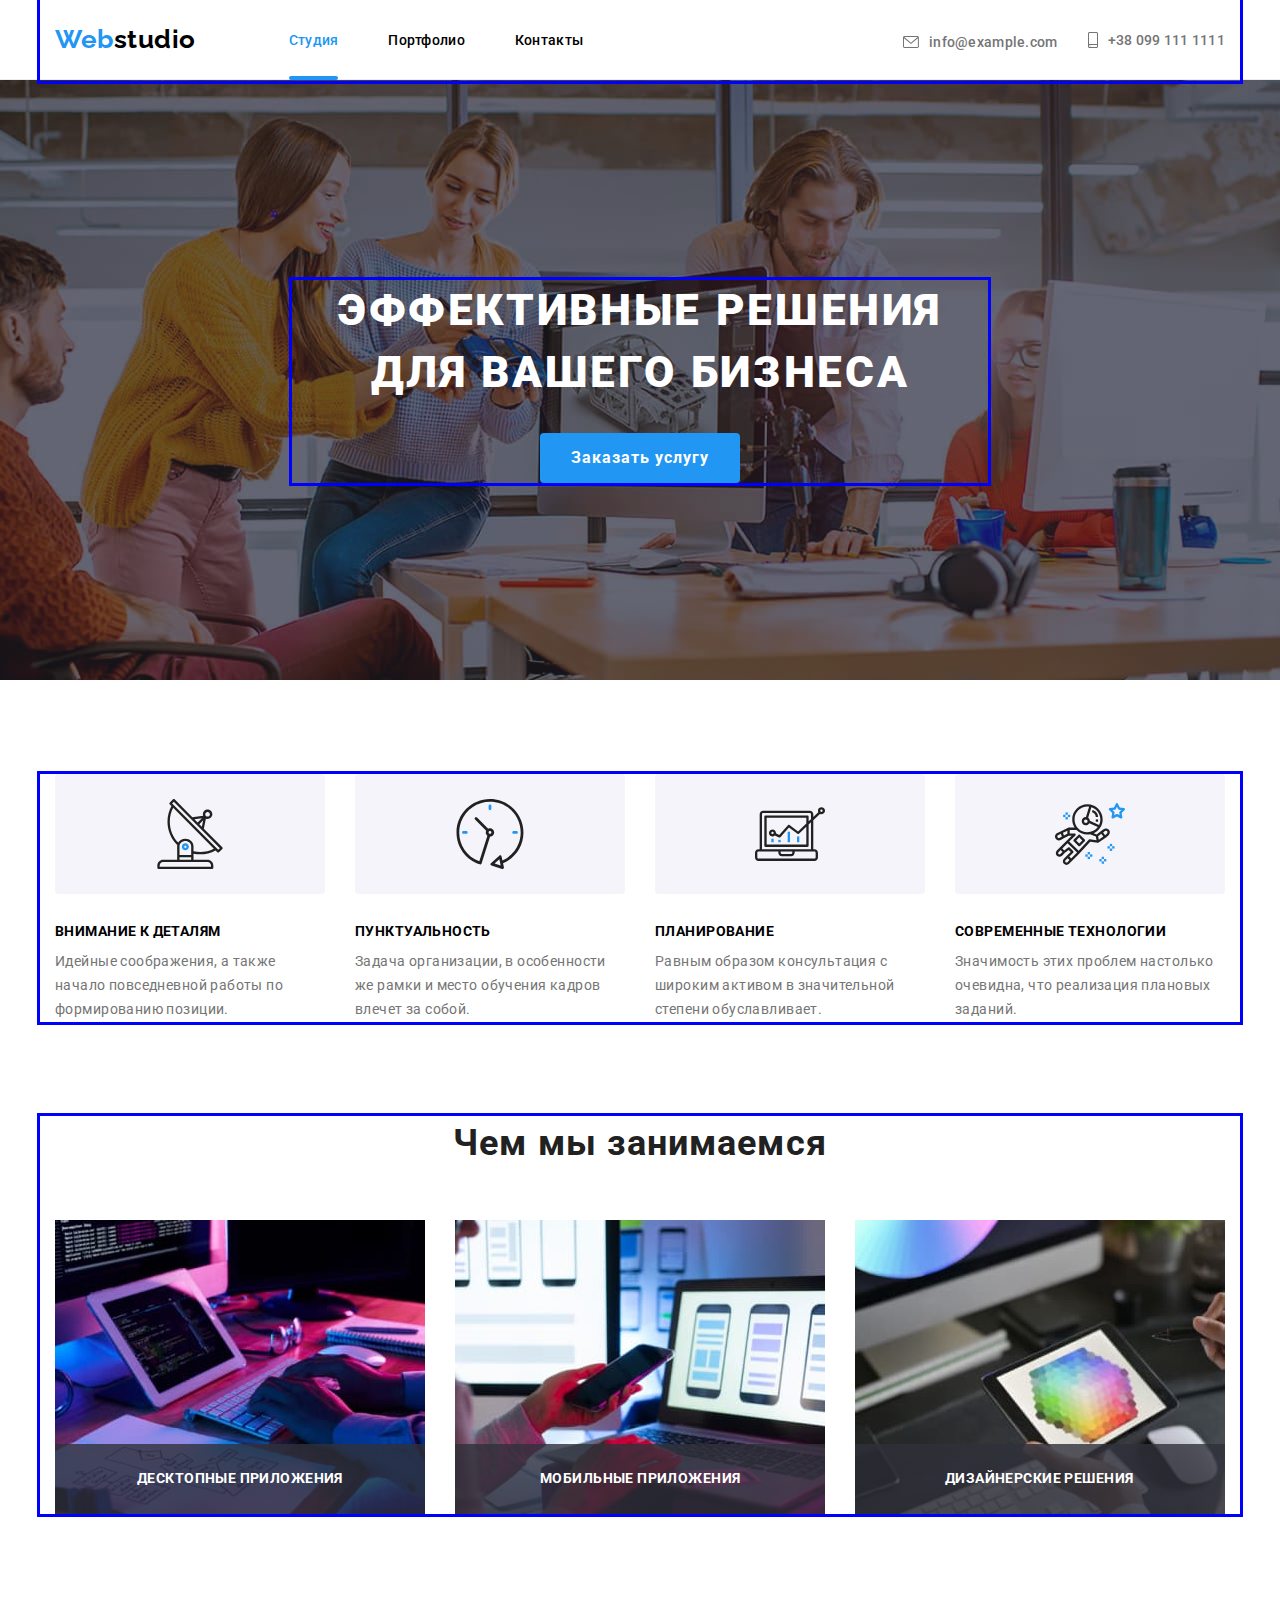
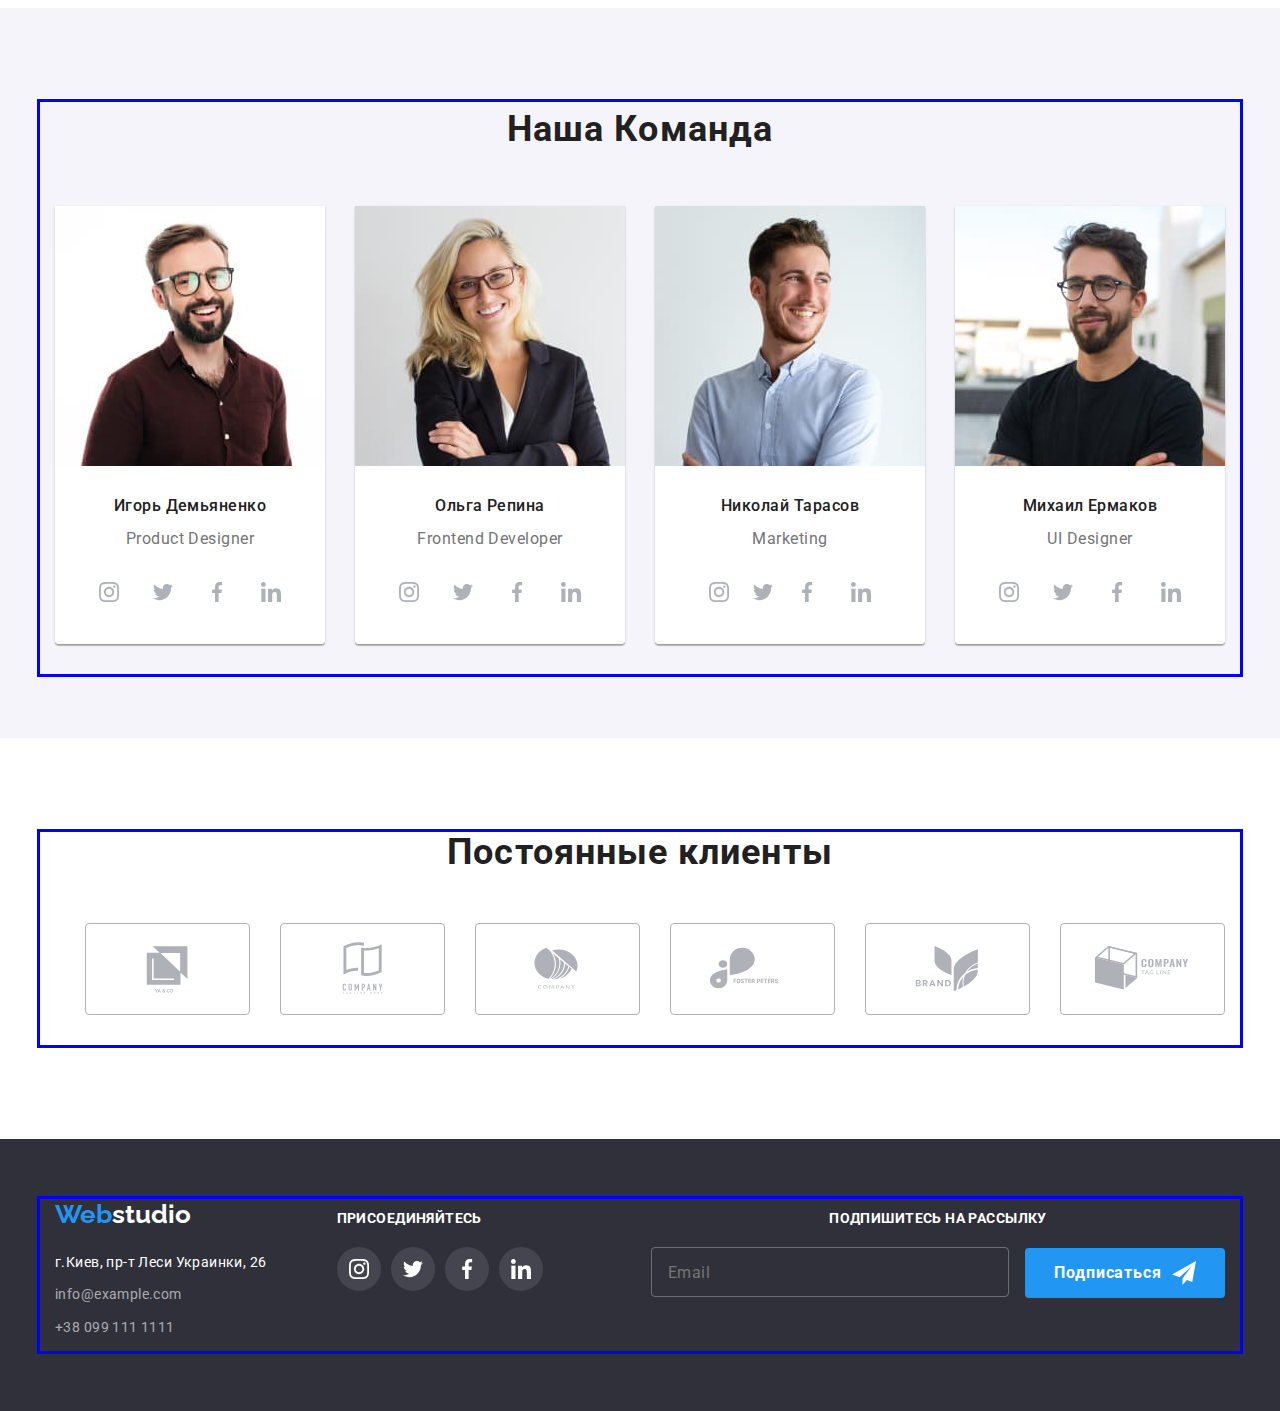
==== commit 850680a2: "index.html" ====
--- a/index.html
+++ b/index.html
@@ -21,11 +21,11 @@
   <body>
     <header class="header">
       <div class="container header__container">
+        <a href="./index.html" lang="en" class="navigation__title"
+          >Web<span class="navigation__logo--black-color">studio</span></a
+        >
+
         <nav class="navigation">
-          <a href="./index.html" lang="en" class="navigation__title"
-            >Web<span class="navigation__logo--black-color">studio</span></a
-          >
-
           <ul class="nav">
             <li class="nav__item">
               <a href="./index.html" class="nav__link current">Студия</a>
@@ -55,68 +55,66 @@
             >
           </li>
         </ul>
-      </div>
-      <a href="./index.html" lang="en" class="navigation__title"
-        >Web<span class="navigation__logo--black-color">studio</span></a
-      >
-      <button class="open-menu-btn" type="button" data-menu-open>
-        <svg class="icon-mob-menu" width="40" height="40">
-          <use href="./images/icons.svg.svg#icon-mob-menu"></use>
-        </svg>
-      </button>
-      <div class="container mob-menu__container is-open" data-menu>
-        <div class="mob-menu">
-          <button class="close-menu-btn" type="button" data-menu-close>
-            <svg class="close-mob-menu" width="40" height="40">
-              <use href="./images/icons.svg.svg#icon-close-mob"></use>
-            </svg>
-          </button>
-          <ul class="mob-menu__list">
-            <li class="mob-menu__item">
-              <a href="./index.html" class="mob-menu__link current">Студия</a>
-            </li>
-            <li class="mob-menu__item">
-              <a href="./portfolio.html" class="mob-menu__link">Портфолио</a>
-            </li>
-            <li class="mob-menu__item">
-              <a href="" class="mob-menu__link">Контакты</a>
-            </li>
-          </ul>
-
-          <div class="mob-adress">
-            <ul class="mob-adress__list">
-              <li class="mob-adress__item">
-                <a href="tel:+380991111111" class="mob-adress__phone"
-                  ><svg class="mob-adress__icon" width="10" height="16">
-                    <use href="images/icons.svg.svg#icon-smartphone"></use>
-                  </svg>
-                  +38 099 111 1111</a
-                >
-              </li>
-              <li class="mob-adress__item">
-                <a href="mailto:info@example.com" class="mob-adress__mail"
-                  ><svg class="mob-adress__icon" width="16" height="12">
-                    <use href="images/icons.svg.svg#icon-envelope"></use>
-                  </svg>
-                  info@devstudio.com</a
-                >
+
+        <button class="open-menu-btn" type="button" data-menu-open>
+          <svg class="icon-mob-menu" width="40" height="40">
+            <use href="./images/icons.svg.svg#icon-mob-menu"></use>
+          </svg>
+        </button>
+        <div class="container mob-menu__container is-open" data-menu>
+          <div class="mob-menu">
+            <button class="close-menu-btn" type="button" data-menu-close>
+              <svg class="close-mob-menu" width="40" height="40">
+                <use href="./images/icons.svg.svg#icon-close-mob"></use>
+              </svg>
+            </button>
+            <ul class="mob-menu__list">
+              <li class="mob-menu__item">
+                <a href="./index.html" class="mob-menu__link current">Студия</a>
+              </li>
+              <li class="mob-menu__item">
+                <a href="./portfolio.html" class="mob-menu__link">Портфолио</a>
+              </li>
+              <li class="mob-menu__item">
+                <a href="" class="mob-menu__link">Контакты</a>
               </li>
             </ul>
-          </div>
-          <ul class="mob-menu-social__list">
-            <li class="mob-menu-social__item">
-              <a href="" class="mob-menu-social__link">Instagram</a>
-            </li>
-            <li class="mob-menu-social__item">
-              <a href="" class="mob-menu-social__link">Twitter</a>
-            </li>
-            <li class="mob-menu-social__item">
-              <a href="" class="mob-menu-social__link">Facebook</a>
-            </li>
-            <li class="mob-menu-social__item">
-              <a href="" class="mob-menu-social__link">Linkedin</a>
-            </li>
-          </ul>
+
+            <div class="mob-adress">
+              <ul class="mob-adress__list">
+                <li class="mob-adress__item">
+                  <a href="tel:+380991111111" class="mob-adress__phone"
+                    ><svg class="mob-adress__icon" width="10" height="16">
+                      <use href="images/icons.svg.svg#icon-smartphone"></use>
+                    </svg>
+                    +38 099 111 1111</a
+                  >
+                </li>
+                <li class="mob-adress__item">
+                  <a href="mailto:info@example.com" class="mob-adress__mail"
+                    ><svg class="mob-adress__icon" width="16" height="12">
+                      <use href="images/icons.svg.svg#icon-envelope"></use>
+                    </svg>
+                    info@devstudio.com</a
+                  >
+                </li>
+              </ul>
+            </div>
+            <ul class="mob-menu-social__list">
+              <li class="mob-menu-social__item">
+                <a href="" class="mob-menu-social__link">Instagram</a>
+              </li>
+              <li class="mob-menu-social__item">
+                <a href="" class="mob-menu-social__link">Twitter</a>
+              </li>
+              <li class="mob-menu-social__item">
+                <a href="" class="mob-menu-social__link">Facebook</a>
+              </li>
+              <li class="mob-menu-social__item">
+                <a href="" class="mob-menu-social__link">Linkedin</a>
+              </li>
+            </ul>
+          </div>
         </div>
       </div>
     </header>
--- a/css/main.min.css
+++ b/css/main.min.css
@@ -1,3 +1,3 @@
 :root{--primary-color-text: #212121;--secondary-text-color: #757575;--hero-text-color: #ffffff;--hero-background-color: #2f303a;--hero-button-ineractive-color: #188ce8;--ineractive-color: #2196f3;--active-color: #000000;--footer-text-color: rgba(255, 255, 255, 0.6);--portfolio-colors: #f5f4fa;--border-color: #ececec;--border-portfolio-color: #eeeeee;--hero-linear-gradient-color: #2f303a 40 %;--social-link-icon: #afb1b8;--social-icon-background: rgba(255, 255, 255, 0.1);--portfolio-box-shadow-color: 0px 1px 1px rgba(0, 0, 0, 0.12),
-    0px 4px 4px rgba(0, 0, 0, 0.06), 1px 4px 6px rgba(0, 0, 0, 0.16)}.visually-hidden{position:absolute;white-space:nowrap;width:1px;height:1px;overflow:hidden;border:0;padding:0;clip:rect(0 0 0 0);-webkit-clip-path:inset(50%);clip-path:inset(50%);margin:-1px}p,h1,h2,h3,h4,h5,h6{margin:0}ul{list-style:none;margin:0;padding:0}img{display:block;max-width:100%;height:auto}body{background-color:#fff;color:var(--secondary-text-color);font-family:Roboto, sans-serif}.adress__mail{text-decoration:none;letter-spacing:0.02em;color:var(--secondary-text-color);font-weight:500;font-size:14px;line-height:1.2;display:-webkit-box;display:-ms-flexbox;display:flex;-webkit-box-align:center;-ms-flex-align:center;align-items:center;-webkit-transition-property:color;transition-property:color;-webkit-transition-duration:250ms;transition-duration:250ms;-webkit-transition-timing-function:cubic-bezier(0.4, 0, 0.2, 1);transition-timing-function:cubic-bezier(0.4, 0, 0.2, 1)}.adress__mail:hover,.adress__mail:focus{color:var(--ineractive-color);outline:none}@media screen and (min-width: 767.98px){.adress__mail{padding-top:20px;margin-bottom:10px}}.adress__phone{text-decoration:none;letter-spacing:0.02em;color:var(--secondary-text-color);font-weight:500;font-size:14px;line-height:1.2;display:-webkit-box;display:-ms-flexbox;display:flex;-webkit-box-align:center;-ms-flex-align:center;align-items:center;-webkit-transition-property:color;transition-property:color;-webkit-transition-duration:250ms;transition-duration:250ms;-webkit-transition-timing-function:cubic-bezier(0.4, 0, 0.2, 1);transition-timing-function:cubic-bezier(0.4, 0, 0.2, 1)}.adress__phone:hover,.adress__phone:focus{color:var(--ineractive-color);outline:none}@media screen and (min-width: 767.98px){.adress__phone:hover,.adress__phone:focus{padding-bottom:20px}}@media screen and (min-width: 1199.98px){.adress__phone{padding-top:32px;padding-bottom:32px}}.adress__icon{display:-webkit-box;display:-ms-flexbox;display:flex;fill:currentColor}.adress__icon:hover,.adress__icon:focus{color:var(--ineractive-color)}.adress__icon{margin-right:10px}.footer-contacts{font-style:normal;font-weight:400;letter-spacing:0.03em}.footer__map{color:var(--hero-text-color);text-decoration:none;font-size:14px;line-height:1.7;letter-spacing:0.03em;margin-bottom:9px;display:block;-webkit-transition-property:color;transition-property:color;-webkit-transition-duration:250ms;transition-duration:250ms;-webkit-transition-timing-function:cubic-bezier(0.4, 0, 0.2, 1);transition-timing-function:cubic-bezier(0.4, 0, 0.2, 1)}.footer__map:hover,.footer__map:focus{color:var(--ineractive-color);outline:none}.footer__email{color:var(--footer-text-color);text-decoration:none;font-size:14px;line-height:1.7;letter-spacing:0.03em;margin-bottom:9px;display:block;-webkit-transition-property:color;transition-property:color;-webkit-transition-duration:250ms;transition-duration:250ms;-webkit-transition-timing-function:cubic-bezier(0.4, 0, 0.2, 1);transition-timing-function:cubic-bezier(0.4, 0, 0.2, 1)}.footer__email:hover,.footer__email:focus{color:var(--ineractive-color);outline:none}.footer__tel{color:var(--footer-text-color);text-decoration:none;font-size:14px;line-height:1.7;letter-spacing:0.03em;display:block;-webkit-transition-property:color;transition-property:color;-webkit-transition-duration:250ms;transition-duration:250ms;-webkit-transition-timing-function:cubic-bezier(0.4, 0, 0.2, 1);transition-timing-function:cubic-bezier(0.4, 0, 0.2, 1)}.footer__tel:hover,.footer__tel:focus{color:var(--ineractive-color);outline:none}.container{width:100%;padding-left:15px;padding-right:15px;margin-left:auto;margin-right:auto;outline:3px solid blue}@media screen and (min-width: 480px){.container{width:480px}}@media screen and (min-width: 768px){.container{width:768px}}@media screen and (min-width: 1200px){.container{width:1200px}}.navigation__title{font-family:'Raleway', sans-serif;text-decoration:none;color:var(--ineractive-color);font-weight:700;font-size:26px;line-height:1.2;letter-spacing:0.02em;padding-top:24px;padding-bottom:25px}.navigation__logo--black-color{font-family:'Raleway', sans-serif;color:var(--active-color);font-weight:700;font-size:26px;line-height:1.2;letter-spacing:0.02em}.footer-adress__title{font-family:'Raleway', sans-serif;text-decoration:none;color:var(--ineractive-color);font-weight:700;font-size:26px;line-height:1.2;display:block;margin-bottom:20px}.footer-adress__logo--white-color{color:var(--hero-text-color);font-family:'Raleway', sans-serif;font-weight:700;text-decoration:none;font-size:26px;line-height:1.2}.backdrop{position:fixed;top:0;left:0;width:100vw;height:100vh;opacity:1;-webkit-transition-property:opacity, visibility;transition-property:opacity, visibility;-webkit-transition-duration:250ms;transition-duration:250ms;-webkit-transition-timing-function:cubic-bezier(0.4, 0, 0.2, 1);transition-timing-function:cubic-bezier(0.4, 0, 0.2, 1);background-color:rgba(0,0,0,0.2)}.backdrop.is-hidden{opacity:0;pointer-events:none;visibility:hidden}.backdrop.is-hidden .modal{-webkit-transform:translate(-50%, -50%) scale(0.9);transform:translate(-50%, -50%) scale(0.9)}.modal{position:absolute;width:100%;min-height:581px;padding:40px;top:50%;left:50%;visibility:visible;-webkit-transform:translate(-50%, -50%) scale(1);transform:translate(-50%, -50%) scale(1);-webkit-transition-property:visibility, -webkit-transform;transition-property:visibility, -webkit-transform;transition-property:transform, visibility;transition-property:transform, visibility, -webkit-transform;-webkit-transition-duration:250ms;transition-duration:250ms;-webkit-transition-timing-function:cubic-bezier(0.4, 0, 0.2, 1);transition-timing-function:cubic-bezier(0.4, 0, 0.2, 1);border-radius:4px;background-color:#fff;-webkit-box-shadow:0px 1px 3px rgba(0,0,0,0.12),0px 1px 1px rgba(0,0,0,0.14),0px 2px 1px rgba(0,0,0,0.2);box-shadow:0px 1px 3px rgba(0,0,0,0.12),0px 1px 1px rgba(0,0,0,0.14),0px 2px 1px rgba(0,0,0,0.2)}@media screen and (min-width: 480px){.modal{width:450px}}@media screen and (min-width: 1199.98px){.modal{width:528px}}.close-button{position:absolute;display:-webkit-box;display:-ms-flexbox;display:flex;-webkit-box-align:center;-ms-flex-align:center;align-items:center;-webkit-box-pack:center;-ms-flex-pack:center;justify-content:center;top:8px;right:8px;width:30px;height:30px;margin:0;padding:0;cursor:pointer;border-radius:50%;border:1px solid rgba(0,0,0,0.1);color:#000000;background-color:#fff;-webkit-transition-property:color, -webkit-box-shadow;transition-property:color, -webkit-box-shadow;transition-property:color, box-shadow;transition-property:color, box-shadow, -webkit-box-shadow;-webkit-transition-duration:250ms;transition-duration:250ms;-webkit-transition-timing-function:cubic-bezier(0.4, 0, 0.2, 1);transition-timing-function:cubic-bezier(0.4, 0, 0.2, 1)}.close-button:hover,.close-button:focus{color:#2196f3;-webkit-box-shadow:0px 1px 3px rgba(0,0,0,0.12),0px 1px 1px rgba(0,0,0,0.14),0px 2px 1px rgba(0,0,0,0.2);box-shadow:0px 1px 3px rgba(0,0,0,0.12),0px 1px 1px rgba(0,0,0,0.14),0px 2px 1px rgba(0,0,0,0.2)}.icon-close{fill:currentColor}.form-field{margin-bottom:10px}.modal-title{font-weight:700;font-size:20px;line-height:1.15;text-align:center;letter-spacing:0.03em;color:#212121;margin-bottom:12px}.modal-input{width:100%;height:40px;padding-left:42px;border:1px solid rgba(33,33,33,0.2);border-radius:4px;-webkit-transition-property:border-color;transition-property:border-color;-webkit-transition-duration:250ms;transition-duration:250ms;-webkit-transition-timing-function:cubic-bezier(0.4, 0, 0.2, 1);transition-timing-function:cubic-bezier(0.4, 0, 0.2, 1);cursor:pointer}.modal-input:hover,.modal-input:focus{border-color:var(--ineractive-color);outline:none}.form-wrap{position:relative}.modal-icon{position:absolute;left:12px;top:50%;-webkit-transform:translateY(-50%);transform:translateY(-50%)}.modal-input:hover+.modal-icon,.modal-input:focus+.modal-icon{fill:var(--ineractive-color)}.label-name{display:block;cursor:pointer;margin-bottom:4px;font-weight:400;font-size:12px;line-height:1.16;letter-spacing:0.01em;color:#757575}.form-comment{margin-bottom:20px}.label-comment{width:100%;height:120px;padding:12px 16px;border:1px solid rgba(33,33,33,0.2);border-radius:4px;resize:none;-webkit-transition-property:border-color;transition-property:border-color;-webkit-transition-duration:250ms;transition-duration:250ms;-webkit-transition-timing-function:cubic-bezier(0.4, 0, 0.2, 1);transition-timing-function:cubic-bezier(0.4, 0, 0.2, 1)}.label-comment:hover,.label-comment:focus{border-color:var(--ineractive-color);outline:none}.label-comment::-webkit-input-placeholder{font-weight:400;font-size:12px;line-height:1.16;letter-spacing:0.01em;color:rgba(117,117,117,0.5)}.label-comment:-ms-input-placeholder{font-weight:400;font-size:12px;line-height:1.16;letter-spacing:0.01em;color:rgba(117,117,117,0.5)}.label-comment::-ms-input-placeholder{font-weight:400;font-size:12px;line-height:1.16;letter-spacing:0.01em;color:rgba(117,117,117,0.5)}.label-comment::placeholder{font-weight:400;font-size:12px;line-height:1.16;letter-spacing:0.01em;color:rgba(117,117,117,0.5)}.form-checkbox{margin-bottom:30px}.modal-check{display:-webkit-box;display:-ms-flexbox;display:flex;-webkit-box-align:center;-ms-flex-align:center;align-items:center;font-weight:400;font-size:14px;line-height:1.71;letter-spacing:0.03em;color:#757575}.modal-check svg{display:-webkit-box;display:-ms-flexbox;display:flex;-webkit-box-align:center;-ms-flex-align:center;align-items:center;-webkit-box-pack:center;-ms-flex-pack:center;justify-content:center;margin-right:9px;border:2px solid var(--primary-color-text);border-radius:2px;-webkit-transition-property:background-color, fill, border;transition-property:background-color, fill, border;-webkit-transition-duration:250ms;transition-duration:250ms;-webkit-transition-timing-function:cubic-bezier(0.4, 0, 0.2, 1);transition-timing-function:cubic-bezier(0.4, 0, 0.2, 1)}.check-icon{fill:transparent}.modal-checkbox-custom:focus+.modal-check svg{outline:1px solid var(--ineractive-color)}.modal-checkbox-custom:checked+.modal-check svg{background-color:var(--ineractive-color);border:none}.modal-checkbox-custom:checked+.modal-check svg{fill:#ffffff}.checkbox-terms{font-weight:400;font-size:14px;line-height:1.71;letter-spacing:0.03em;color:var(--ineractive-color)}.btn-div{display:-webkit-box;display:-ms-flexbox;display:flex;-webkit-box-align:center;-ms-flex-align:center;align-items:center;text-align:center;-webkit-box-pack:center;-ms-flex-pack:center;justify-content:center}.btn-submit{min-width:200px;height:50px;padding:10px 56px;cursor:pointer;font-weight:700;font-size:16px;line-height:1.87;letter-spacing:0.06em;color:#ffffff;background-color:var(--ineractive-color);-webkit-box-shadow:0px 4px 4px rgba(0,0,0,0.15);box-shadow:0px 4px 4px rgba(0,0,0,0.15);border:none;border-radius:4px;-webkit-transition-property:color, background-color, -webkit-box-shadow;transition-property:color, background-color, -webkit-box-shadow;transition-property:color, background-color, box-shadow;transition-property:color, background-color, box-shadow, -webkit-box-shadow;-webkit-transition-duration:250ms;transition-duration:250ms;-webkit-transition-timing-function:cubic-bezier(0.4, 0, 0.2, 1);transition-timing-function:cubic-bezier(0.4, 0, 0.2, 1)}.btn-submit:hover,.btn-submit:focus{color:#ffffff;background-color:var(--hero-button-ineractive-color);-webkit-box-shadow:0px 4px 4px rgba(0,0,0,0.15);box-shadow:0px 4px 4px rgba(0,0,0,0.15);outline:none}.header{position:relative;border-bottom:1px solid var(--border-color);max-height:80px;margin-left:auto;margin-right:auto}.header__container{display:-webkit-box;display:-ms-flexbox;display:flex;-webkit-box-align:center;-ms-flex-align:center;align-items:center}.navigation{display:none}@media screen and (min-width: 767.98px){.navigation{display:-webkit-box;display:-ms-flexbox;display:flex;-webkit-box-align:center;-ms-flex-align:center;align-items:center}}.nav{display:none}@media screen and (min-width: 767.98px){.nav{display:-webkit-box;display:-ms-flexbox;display:flex;margin-left:93px}}.nav__item+.nav__item{margin-left:50px}.nav__link{position:relative}.nav__link{color:var(--active-color);font-weight:500;font-size:14px;line-height:1.8;text-decoration:none;letter-spacing:0.02em;padding-top:32px;padding-bottom:32px;-webkit-transition-property:color;transition-property:color;-webkit-transition-duration:250ms;transition-duration:250ms;-webkit-transition-timing-function:cubic-bezier(0.4, 0, 0.2, 1);transition-timing-function:cubic-bezier(0.4, 0, 0.2, 1)}.nav__link:hover,.nav__link:focus{color:var(--ineractive-color);outline:none}.adress-list{display:none}@media screen and (min-width: 767.98px){.adress-list{display:block;margin-left:auto}}@media screen and (min-width: 1199.98px){.adress-list{display:-webkit-box;display:-ms-flexbox;display:flex;-webkit-box-align:baseline;-ms-flex-align:baseline;align-items:baseline;margin-left:auto}}@media screen and (min-width: 1199.98px){.adress__item+.adress__item{margin-left:30px}}.mob-menu{width:100%;height:100vh;display:-webkit-box;display:-ms-flexbox;display:flex;-webkit-box-orient:vertical;-webkit-box-direction:normal;-ms-flex-direction:column;flex-direction:column;-webkit-box-pack:justify;-ms-flex-pack:justify;justify-content:space-between}.mob-menu__container{display:-webkit-box;display:-ms-flexbox;display:flex;-webkit-box-align:center;-ms-flex-align:center;align-items:center;-webkit-box-orient:vertical;-webkit-box-direction:normal;-ms-flex-direction:column;flex-direction:column;-webkit-box-pack:justify;-ms-flex-pack:justify;justify-content:space-between;position:fixed;background-color:#fff;width:100vw;height:100vh;overflow:auto;padding-top:48px;padding-bottom:48px;top:0;left:0;opacity:0;visibility:hidden;pointer-events:none}@media screen and (min-width: 767.98px){.mob-menu__container{display:none}}.mob-menu__container.is-open{z-index:999;opacity:1;visibility:visible;pointer-events:auto}.open-menu-btn,.close-menu-btn{position:absolute;top:10px;right:15px;width:40px;height:40px;display:-webkit-box;display:-ms-flexbox;display:flex;-webkit-box-pack:center;-ms-flex-pack:center;justify-content:center;-webkit-box-align:center;-ms-flex-align:center;align-items:center;background-color:transparent;border:none;cursor:pointer}@media screen and (min-width: 767.98px){.open-menu-btn,.close-menu-btn{display:none}}.mob-menu__item:not(:last-child){margin-bottom:32px}.mob-menu__link{text-decoration:none;font-family:'Roboto';font-style:normal;font-weight:500;font-size:40px;line-height:1.17;letter-spacing:0.02em;color:#212121}.mob-adress__item:not(:last-child){margin-bottom:32px}.mob-adress__phone{text-decoration:none;font-weight:500;font-size:34px;line-height:1.17;letter-spacing:0.02em;color:#2196F3}.mob-adress__mail{text-decoration:none;font-weight:500;font-size:24px;line-height:28px;letter-spacing:0.02em;color:#757575}.mob-adress__icon{display:none}.current{color:var(--ineractive-color)}@media screen and (min-width: 767.98px){.current{color:var(--ineractive-color)}.current::after{content:'';position:absolute;top:76px;left:0;width:100%;height:4px;border-radius:2px;background-color:var(--ineractive-color)}}.mob-menu-social__list{display:-webkit-box;display:-ms-flexbox;display:flex;-ms-flex-wrap:wrap;flex-wrap:wrap;-webkit-box-align:baseline;-ms-flex-align:baseline;align-items:baseline}.mob-menu-social__item+.mob-menu-social__item{margin-left:20px}.mob-menu-social__item:not(:last-child){border-right:1px solid rgba(33,33,33,0.2)}.mob-menu-social__link{position:relative;padding-right:10px;text-decoration:none;font-style:normal;font-weight:500;font-size:18px;line-height:1.22;letter-spacing:0.02em;color:#2196F3}.hero-section{text-align:center;width:100vw;padding-top:118px;padding-bottom:118px}@media screen and (min-width: 767.98px){.hero-section{text-align:center;width:780px;padding-top:118px;padding-bottom:118px}}@media screen and (min-width: 1199.98px){.hero-section{text-align:center;width:1600px;padding-top:200px;padding-bottom:200px}}.hero__container{width:100vw}@media screen and (min-width: 767.98px){.hero__container{width:360px}}@media screen and (min-width: 1199.98px){.hero__container{width:696px}}.overlay{max-width:100vw;margin-left:auto;margin-right:auto;background-color:var(--hero-background-color);background-image:-webkit-gradient(linear, left top, right top, from(rgba(47,48,58,0.4)), to(rgba(47,48,58,0.4))),url(../images/hero-img-tel.jpg);background-image:linear-gradient(to right, rgba(47,48,58,0.4), rgba(47,48,58,0.4)),url(../images/hero-img-tel.jpg);background-position:center;background-repeat:no-repeat;background-size:cover}@media (min-device-pixel-ratio: 2), (-webkit-min-device-pixel-ratio: 2), (min-resolution: 192dpi), (min-resolution: 2dppx){.overlay .box{background-image:url(/images/hero-img-tel-2x.jpg)}}@media screen and (min-width: 767.98px){.overlay{background-image:-webkit-gradient(linear, left top, right top, from(rgba(47,48,58,0.4)), to(rgba(47,48,58,0.4))),url(../images/hero-img-tab.jpg);background-image:linear-gradient(to right, rgba(47,48,58,0.4), rgba(47,48,58,0.4)),url(../images/hero-img-tab.jpg)}}@media screen and (min-width: 767.98px) and (min-device-pixel-ratio: 2), screen and (min-width: 767.98px) and (-webkit-min-device-pixel-ratio: 2), screen and (min-width: 767.98px) and (min-resolution: 192dpi), screen and (min-width: 767.98px) and (min-resolution: 2dppx){.overlay .box{background-image:url(/images/hero-img-tab-2x.jpg)}}@media screen and (min-width: 1199.98px){.overlay{max-width:100vw;height:600px;margin-left:auto;margin-right:auto;background-color:var(--hero-background-color);background-image:-webkit-gradient(linear, left top, right top, from(rgba(47,48,58,0.4)), to(rgba(47,48,58,0.4))),url(../images/hero.jpg);background-image:linear-gradient(to right, rgba(47,48,58,0.4), rgba(47,48,58,0.4)),url(../images/hero.jpg)}}@media screen and (min-width: 1199.98px) and (min-device-pixel-ratio: 2), screen and (min-width: 1199.98px) and (-webkit-min-device-pixel-ratio: 2), screen and (min-width: 1199.98px) and (min-resolution: 192dpi), screen and (min-width: 1199.98px) and (min-resolution: 2dppx){.overlay .box{background-image:url(../images/hero-img-2x.jpg)}}.hero__title{color:var(--hero-text-color);font-weight:900;font-size:26px;line-height:1.6;text-align:center;letter-spacing:0.06em;text-transform:uppercase;margin-bottom:30px;margin-left:auto;margin-right:auto}@media screen and (min-width: 1199.98px){.hero__title{color:var(--hero-text-color);font-weight:900;font-size:44px;line-height:1.4;text-align:center;letter-spacing:0.06em;text-transform:uppercase;margin-bottom:30px;margin-left:auto;margin-right:auto}}.hero__button{color:var(--hero-text-color);background-color:var(--ineractive-color);font-family:inherit;font-weight:700;font-size:16px;line-height:1.87;-webkit-box-align:center;-ms-flex-align:center;align-items:center;text-align:center;cursor:pointer;letter-spacing:0.06em;border-radius:4px;border:none;min-width:200px;height:50px;-webkit-transition-property:color, background-color, -webkit-box-shadow;transition-property:color, background-color, -webkit-box-shadow;transition-property:color, background-color, box-shadow;transition-property:color, background-color, box-shadow, -webkit-box-shadow;-webkit-transition-duration:250ms;transition-duration:250ms;-webkit-transition-timing-function:cubic-bezier(0.4, 0, 0.2, 1);transition-timing-function:cubic-bezier(0.4, 0, 0.2, 1)}.hero__button:hover,.hero__button:focus{color:var(--hero-text-color);background-color:var(--hero-button-ineractive-color);-webkit-box-shadow:0px 4px 4px rgba(0,0,0,0.15);box-shadow:0px 4px 4px rgba(0,0,0,0.15);outline:none}.team-section,.clients-section{padding-top:60px;padding-bottom:60px;padding-right:15px;padding-left:15px}@media screen and (min-width: 1199.98px){.team-section,.clients-section{padding-top:94px;padding-bottom:94px}}.team-section{background-color:var(--portfolio-colors)}.section{padding-top:60px;padding-bottom:60px}@media screen and (min-width: 767.98px){.section{padding-top:60px;padding-bottom:60px}}@media screen and (min-width: 1199.98px){.section{padding-top:94px;padding-bottom:47px}}.features-list{text-align:left}@media screen and (min-width: 767.98px){.features-list{display:-webkit-box;display:-ms-flexbox;display:flex;-ms-flex-wrap:wrap;flex-wrap:wrap;margin-left:-30px}}@media screen and (min-width: 1199.98px){.features-list{display:-webkit-box;display:-ms-flexbox;display:flex;-ms-flex-wrap:nowrap;flex-wrap:nowrap;margin-left:-30px}}@media screen and (min-width: 767.98px){.features-list__item{-ms-flex-preferred-size:calc(100% / 2 - 30px);flex-basis:calc(100% / 2 - 30px);margin-left:30px}}@media screen and (min-width: 1199.98px){.features-list__item{-ms-flex-preferred-size:calc(100% / 4 - 30px);flex-basis:calc(100% / 4 - 30px);margin-left:30px}}.features-list__title{color:var(--active-color);font-weight:700;font-size:14px;line-height:1.14;letter-spacing:0.03em;text-transform:uppercase;margin-bottom:10px}.features-list__text{color:var(--secondary-text-color);font-size:14px;line-height:1.71;letter-spacing:0.03em}.features-list__box{display:-webkit-box;display:-ms-flexbox;display:flex;-webkit-box-pack:center;-ms-flex-pack:center;justify-content:center;-webkit-box-align:center;-ms-flex-align:center;align-items:center;margin-bottom:30px;background-color:var(--portfolio-colors);width:100%;height:120px;border-radius:4px}.about-section{padding-top:47px;padding-bottom:94px;display:none}@media screen and (min-width: 1199.98px){.about-section{display:block}}.about-list__decor-item{position:relative}.description{position:absolute;bottom:0;left:0;width:100%;height:70px;background-image:-webkit-gradient(linear, left top, left bottom, from(rgba(47,48,58,0.8)), to(rgba(47,48,58,0.8)));background-image:linear-gradient(rgba(47,48,58,0.8), rgba(47,48,58,0.8))}.description__text-one{position:absolute;bottom:27px;left:82px;color:#ffffff;font-weight:700;font-size:14px;line-height:1.14;text-align:center;letter-spacing:0.03em;text-transform:uppercase}.description__text-two{position:absolute;bottom:27px;left:85px;color:#ffffff;font-weight:700;font-size:14px;line-height:1.14;text-align:center;letter-spacing:0.03em;text-transform:uppercase}.description__text-three{position:absolute;bottom:27px;left:90px;color:#ffffff;font-weight:700;font-size:14px;line-height:1.14;text-align:center;letter-spacing:0.03em;text-transform:uppercase}.about-list{display:-webkit-box;display:-ms-flexbox;display:flex;margin-left:-30px}.about-list__item{-ms-flex-preferred-size:calc(100% / 3 - 30px);flex-basis:calc(100% / 3 - 30px);margin-left:30px}.about-us__title,.our-team__title{color:var(--primary-color-text);font-weight:700;font-size:36px;line-height:1.5;letter-spacing:0.03em;margin-bottom:50px;text-align:center}.team__container{margin-left:auto;margin-right:auto;padding-left:15px;padding-right:15px}.team-list{text-align:center;margin-bottom:-30px}@media screen and (min-width: 767.98px){.team-list{display:-webkit-box;display:-ms-flexbox;display:flex;-ms-flex-wrap:wrap;flex-wrap:wrap;margin-left:-30px}}@media screen and (min-width: 1199.98px){.team-list{display:-webkit-box;display:-ms-flexbox;display:flex;-ms-flex-wrap:nowrap;flex-wrap:nowrap;margin-left:-30px}}.team-list__item{margin-bottom:30px}@media screen and (min-width: 767.98px){.team-list__item{-ms-flex-preferred-size:calc(100% / 2 - 30px);flex-basis:calc(100% / 2 - 30px);margin-left:30px}}@media screen and (min-width: 1199.98px){.team-list__item{-ms-flex-preferred-size:calc(100% / 4 - 30px);flex-basis:calc(100% / 4 - 30px);margin-left:30px}}.team-list__item{-webkit-box-shadow:0px 1px 3px rgba(0,0,0,0.12),0px 1px 1px rgba(0,0,0,0.14),0px 2px 1px rgba(0,0,0,0.2);box-shadow:0px 1px 3px rgba(0,0,0,0.12),0px 1px 1px rgba(0,0,0,0.14),0px 2px 1px rgba(0,0,0,0.2);border-radius:0px 0px 4px 4px}.team-member{background-color:var(--hero-text-color);padding-top:30px;padding-bottom:30px;border-radius:0px 0px 4px 4px}.team-member__name{color:var(--primary-color-text);font-weight:500;font-size:16px;line-height:1.2;letter-spacing:0.03em;margin-bottom:10px}.team-member__position{color:var(--secondary-text-color);font-size:16px;line-height:1.8;letter-spacing:0.03em;margin-bottom:16px}.team-social-list{display:-webkit-box;display:-ms-flexbox;display:flex;-webkit-box-pack:center;-ms-flex-pack:center;justify-content:center}.team-social__item+.team-social__item{margin-left:10px}.team-social__link{width:44px;height:44px;border-radius:50%;display:-webkit-box;display:-ms-flexbox;display:flex;-webkit-box-align:center;-ms-flex-align:center;align-items:center;-webkit-box-pack:center;-ms-flex-pack:center;justify-content:center;color:var(--social-link-icon);-webkit-transition-property:color, background-color, border-color;transition-property:color, background-color, border-color;-webkit-transition-duration:250ms;transition-duration:250ms;-webkit-transition-timing-function:cubic-bezier(0.4, 0, 0.2, 1);transition-timing-function:cubic-bezier(0.4, 0, 0.2, 1)}.team-social__link:hover,.team-social__link:focus{background-color:var(--ineractive-color);color:var(--hero-text-color);border-color:var(--ineractive-color);outline:none}.team-social__icon{fill:currentColor}.footer{height:100%;background-color:var(--hero-background-color);margin-left:auto;margin-right:auto;padding-top:60px;padding-bottom:60px}@media screen and (max-width: 767px){.footer-adress{text-align:center;margin-bottom:60px}}@media screen and (min-width: 1199.98px){.footer-container{display:-webkit-box;display:-ms-flexbox;display:flex;-webkit-box-align:baseline;-ms-flex-align:baseline;align-items:baseline}}@media screen and (min-width: 767.98px){.footer-adress__tablet{display:-webkit-box;display:-ms-flexbox;display:flex;-webkit-box-align:baseline;-ms-flex-align:baseline;align-items:baseline;-ms-flex-pack:distribute;justify-content:space-around}}.footer-join-us{text-align:center;font-weight:700;font-style:normal;font-size:14px;line-height:1.14;letter-spacing:0.03em;text-transform:uppercase;color:var(--hero-text-color);margin-bottom:20px}@media screen and (min-width: 1199.98px){.footer-socials{margin-left:70px;-webkit-box-orient:vertical;-webkit-box-direction:normal;-ms-flex-direction:column;flex-direction:column}}.footer-social-list{display:-webkit-box;display:-ms-flexbox;display:flex;-webkit-box-pack:center;-ms-flex-pack:center;justify-content:center;margin-bottom:60px}.footer-social__item+.footer-social__item{margin-left:10px}.footer-social__link{width:44px;height:44px;border-radius:50%;display:-webkit-box;display:-ms-flexbox;display:flex;-webkit-box-align:center;-ms-flex-align:center;align-items:center;-webkit-box-pack:center;-ms-flex-pack:center;justify-content:center;background-color:var(--social-icon-background);color:var(--hero-text-color);-webkit-transition-property:color, background-color, border-color;transition-property:color, background-color, border-color;-webkit-transition-duration:250ms;transition-duration:250ms;-webkit-transition-timing-function:cubic-bezier(0.4, 0, 0.2, 1);transition-timing-function:cubic-bezier(0.4, 0, 0.2, 1)}.footer-social__link:hover,.footer-social__link:focus{background-color:var(--ineractive-color);border-color:var(--ineractive-color);color:var(--hero-text-color);outline:none}.footer-social__icon{fill:currentColor}@media screen and (min-width: 767.98px){.footer-subscribe{display:-webkit-box;display:-ms-flexbox;display:flex;-webkit-box-pack:center;-ms-flex-pack:center;justify-content:center}}@media screen and (min-width: 1199.98px){.footer-subscribe{display:-webkit-box;display:-ms-flexbox;display:flex;-webkit-box-align:baseline;-ms-flex-align:baseline;align-items:baseline;margin-left:auto}}.footer-subscribe__text{text-align:center;margin-bottom:20px;font-weight:700;font-size:14px;line-height:1.14;letter-spacing:0.03em;text-transform:uppercase;color:#ffffff}.footer-subscribe__mail{margin-bottom:20px;width:100%;height:50px;padding-left:16px;padding-top:15px;padding-bottom:15px;font-weight:400;font-size:16px;line-height:20px;letter-spacing:0.03em;color:rgba(255,255,255,0.6);background-color:transparent;border:1px solid rgba(255,255,255,0.3);border-radius:4px}@media screen and (min-width: 767.98px){.footer-subscribe__mail{width:450px}}@media screen and (min-width: 1199.98px){.footer-subscribe__mail{margin-bottom:0;width:358px}}.footer-subscribe__mail:focus{outline:none}.footer-subscribe__btn{display:-webkit-box;display:-ms-flexbox;display:flex;margin:0 auto;-webkit-box-align:center;-ms-flex-align:center;align-items:center;-webkit-box-pack:center;-ms-flex-pack:center;justify-content:center;text-align:center;min-width:200px;height:50px;cursor:pointer;font-weight:700;font-size:16px;line-height:30px;letter-spacing:0.06em;color:#ffffff;background:#2196f3;border-color:transparent;border-radius:4px;-webkit-transition-property:background-color;transition-property:background-color;-webkit-transition-duration:250ms;transition-duration:250ms;-webkit-transition-timing-function:cubic-bezier(0.4, 0, 0.2, 1);transition-timing-function:cubic-bezier(0.4, 0, 0.2, 1)}@media screen and (min-width: 1199.98px){.footer-subscribe__btn{display:-webkit-inline-box;display:-ms-inline-flexbox;display:inline-flex;margin-left:12px}}.footer-subscribe__btn:hover,.footer-subscribe__btn:focus{background-color:var(--hero-button-ineractive-color);outline:none}.footer-subscribe__icon-send{margin-left:10px}.portfolio-section{padding-top:94px;padding-bottom:94px}.buttons-list{display:-webkit-box;display:-ms-flexbox;display:flex;-ms-flex-wrap:wrap;flex-wrap:wrap;margin-top:60px}@media screen and (min-width: 767.98px){.buttons-list{display:-webkit-box;display:-ms-flexbox;display:flex;-webkit-box-align:center;-ms-flex-align:center;align-items:center;-webkit-box-pack:center;-ms-flex-pack:center;justify-content:center;margin-bottom:50px}}.buttons-list__item+.buttons-list__item{margin-left:8px}@media screen and (max-width: 767px){.buttons-list__item :nth-child(-n+3){margin-bottom:15px}}.buttons-list__btn{color:var(--primary-color-text);background-color:var(--portfolio-colors);font-family:inherit;cursor:pointer;font-weight:500;font-size:16px;line-height:1.6;letter-spacing:0.03em;padding:6px 22px;border-radius:4px;border:none;-webkit-transition-property:color, background-color, border-color, -webkit-box-shadow;transition-property:color, background-color, border-color, -webkit-box-shadow;transition-property:color, background-color, border-color, box-shadow;transition-property:color, background-color, border-color, box-shadow, -webkit-box-shadow;-webkit-transition-duration:250ms;transition-duration:250ms;-webkit-transition-timing-function:cubic-bezier(0.4, 0, 0.2, 1);transition-timing-function:cubic-bezier(0.4, 0, 0.2, 1)}.buttons-list__btn:hover,.buttons-list__btn:focus{color:var(--hero-text-color);background-color:var(--ineractive-color);border-color:var(--ineractive-color);-webkit-box-shadow:0px 3px 1px rgba(0,0,0,0.1),0px 1px 2px rgba(0,0,0,0.08),0px 2px 2px rgba(0,0,0,0.12);box-shadow:0px 3px 1px rgba(0,0,0,0.1),0px 1px 2px rgba(0,0,0,0.08),0px 2px 2px rgba(0,0,0,0.12);outline:none}.example-list{text-align:left;margin-top:40px;margin-bottom:-30px}@media screen and (min-width: 767.98px){.example-list{display:-webkit-box;display:-ms-flexbox;display:flex;-ms-flex-wrap:wrap;flex-wrap:wrap;margin-left:-30px}}@media screen and (min-width: 1199.98px){.example-list{display:-webkit-box;display:-ms-flexbox;display:flex;-ms-flex-wrap:wrap;flex-wrap:wrap;margin-left:-30px}}.example-list__link{display:-webkit-box;display:-ms-flexbox;display:flex;text-decoration:none;outline:none;height:100%;-webkit-box-orient:vertical;-webkit-box-direction:normal;-ms-flex-direction:column;flex-direction:column}.example-list__link:hover,.example-list__link:focus{-webkit-box-shadow:0px 1px 1px rgba(0,0,0,0.12),0px 4px 4px rgba(0,0,0,0.06),1px 4px 6px rgba(0,0,0,0.16);box-shadow:0px 1px 1px rgba(0,0,0,0.12),0px 4px 4px rgba(0,0,0,0.06),1px 4px 6px rgba(0,0,0,0.16)}.example-list__image{position:relative;overflow:hidden}.example-list__animation{position:absolute;overflow:scroll;bottom:0;left:0;width:100%;height:100%;background-color:rgba(33,150,243,0.9);-webkit-transform:translateY(101%);transform:translateY(101%);-webkit-transition-property:-webkit-transform, -webkit-box-shadow;transition-property:-webkit-transform, -webkit-box-shadow;transition-property:transform, box-shadow;transition-property:transform, box-shadow, -webkit-transform, -webkit-box-shadow;-webkit-transition-duration:250ms;transition-duration:250ms;-webkit-transition-timing-function:cubic-bezier(0.4, 0, 0.2, 1);transition-timing-function:cubic-bezier(0.4, 0, 0.2, 1)}.example-list__link:hover .example-list__animation,.example-list__link:focus .example-list__animation{-webkit-transform:translateY(0);transform:translateY(0)}.example-list__animation-text{position:absolute;width:100%;height:100%;top:50%;left:50%;-webkit-transform:translate(-50%, -50%);transform:translate(-50%, -50%);font-size:18px;line-height:1.55;letter-spacing:0.03em;color:#ffffff}@media screen and (min-width: 767.98px){.example-list__animation-text{width:322px;height:168px}}.example-list__item{margin-bottom:30px;-webkit-transition-property:-webkit-box-shadow;transition-property:-webkit-box-shadow;transition-property:box-shadow;transition-property:box-shadow, -webkit-box-shadow;-webkit-transition-duration:250ms;transition-duration:250ms;-webkit-transition-timing-function:cubic-bezier(0.4, 0, 0.2, 1);transition-timing-function:cubic-bezier(0.4, 0, 0.2, 1)}@media screen and (min-width: 767.98px){.example-list__item{-ms-flex-preferred-size:calc(100% / 2 - 30px);flex-basis:calc(100% / 2 - 30px);margin-left:30px}}@media screen and (min-width: 1199.98px){.example-list__item{-ms-flex-preferred-size:calc(100% / 3 - 30px);flex-basis:calc(100% / 3 - 30px);margin-left:30px}}.example-list__item:hover,.example-list__item:focus{-webkit-box-shadow:0px 1px 1px rgba(0,0,0,0.12),0px 4px 4px rgba(0,0,0,0.06),1px 4px 6px rgba(0,0,0,0.16);box-shadow:0px 1px 1px rgba(0,0,0,0.12),0px 4px 4px rgba(0,0,0,0.06),1px 4px 6px rgba(0,0,0,0.16)}.example-list__description{-webkit-box-flex:1;-ms-flex-positive:1;flex-grow:1;padding:20px 24px;border-bottom:1px solid var(--border-portfolio-color);border-left:1px solid var(--border-portfolio-color);border-right:1px solid var(--border-portfolio-color)}.example-list__title{color:var(--primary-color-text);font-style:700;font-size:18px;line-height:2;letter-spacing:0.06em;margin-bottom:4px}.example-list__text{color:var(--secondary-text-color);font-size:16px;line-height:1.87;letter-spacing:0.03em}.clients__title{font-weight:700;font-weight:bold;font-size:36px;line-height:1.16;text-align:center;letter-spacing:0.03em;color:var(--primary-color-text);margin-bottom:50px}.our-clients-list{display:-webkit-box;display:-ms-flexbox;display:flex;-ms-flex-wrap:wrap;flex-wrap:wrap;-webkit-box-pack:center;-ms-flex-pack:center;justify-content:center;margin-left:auto;margin-bottom:auto}.our-clients__item{width:170px;height:92px;margin-bottom:30px;-ms-flex-preferred-size:calc(100% / 2 - 30px);flex-basis:calc(100% / 2 - 30px);margin-left:30px}.our-clients__item:not(:first-child){margin-left:30px}@media screen and (min-width: 767.98px){.our-clients__item{-ms-flex-preferred-size:calc(100% / 3 - 30px);flex-basis:calc(100% / 3 - 30px);margin-left:30px}.our-clients__item:not(:first-child){margin-left:30px}}@media screen and (min-width: 1199.98px){.our-clients__item{-ms-flex-preferred-size:calc(100% / 6 - 30px);flex-basis:calc(100% / 6 - 30px);margin-left:30px}.our-clients__item:not(:first-child){margin-left:30px}}.our-clients__link{display:-webkit-box;display:-ms-flexbox;display:flex;-webkit-box-pack:center;-ms-flex-pack:center;justify-content:center;-webkit-box-align:center;-ms-flex-align:center;align-items:center;width:100%;height:100%;border-radius:4px;color:var(--social-link-icon);border:1px solid var(--social-link-icon);-webkit-transition-property:color, border-color;transition-property:color, border-color;-webkit-transition-duration:250ms;transition-duration:250ms;-webkit-transition-timing-function:cubic-bezier(0.4, 0, 0.2, 1);transition-timing-function:cubic-bezier(0.4, 0, 0.2, 1)}.our-clients__link:hover,.our-clients__link:focus{color:var(--ineractive-color);border-color:var(--ineractive-color);outline:none}.our-clients__icon{fill:currentColor}
+    0px 4px 4px rgba(0, 0, 0, 0.06), 1px 4px 6px rgba(0, 0, 0, 0.16)}.visually-hidden{position:absolute;white-space:nowrap;width:1px;height:1px;overflow:hidden;border:0;padding:0;clip:rect(0 0 0 0);-webkit-clip-path:inset(50%);clip-path:inset(50%);margin:-1px}p,h1,h2,h3,h4,h5,h6{margin:0}ul{list-style:none;margin:0;padding:0}img{display:block;width:100%;height:auto}body{background-color:#fff;color:var(--secondary-text-color);font-family:Roboto, sans-serif}.adress__mail{text-decoration:none;letter-spacing:0.02em;color:var(--secondary-text-color);font-weight:500;font-size:14px;line-height:1.2;display:-webkit-box;display:-ms-flexbox;display:flex;-webkit-box-align:center;-ms-flex-align:center;align-items:center;-webkit-transition-property:color;transition-property:color;-webkit-transition-duration:250ms;transition-duration:250ms;-webkit-transition-timing-function:cubic-bezier(0.4, 0, 0.2, 1);transition-timing-function:cubic-bezier(0.4, 0, 0.2, 1)}.adress__mail:hover,.adress__mail:focus{color:var(--ineractive-color);outline:none}@media screen and (min-width: 767.98px){.adress__mail{padding-top:20px;margin-bottom:10px}}.adress__phone{text-decoration:none;letter-spacing:0.02em;color:var(--secondary-text-color);font-weight:500;font-size:14px;line-height:1.2;display:-webkit-box;display:-ms-flexbox;display:flex;-webkit-box-align:center;-ms-flex-align:center;align-items:center;-webkit-transition-property:color;transition-property:color;-webkit-transition-duration:250ms;transition-duration:250ms;-webkit-transition-timing-function:cubic-bezier(0.4, 0, 0.2, 1);transition-timing-function:cubic-bezier(0.4, 0, 0.2, 1)}.adress__phone:hover,.adress__phone:focus{color:var(--ineractive-color);outline:none}@media screen and (min-width: 767.98px){.adress__phone:hover,.adress__phone:focus{padding-bottom:20px}}@media screen and (min-width: 1199.98px){.adress__phone{padding-top:32px;padding-bottom:32px}}.adress__icon{display:-webkit-box;display:-ms-flexbox;display:flex;fill:currentColor}.adress__icon:hover,.adress__icon:focus{color:var(--ineractive-color)}.adress__icon{margin-right:10px}.footer-contacts{font-style:normal;font-weight:400;letter-spacing:0.03em}.footer__map{color:var(--hero-text-color);text-decoration:none;font-size:14px;line-height:1.7;letter-spacing:0.03em;margin-bottom:9px;display:block;-webkit-transition-property:color;transition-property:color;-webkit-transition-duration:250ms;transition-duration:250ms;-webkit-transition-timing-function:cubic-bezier(0.4, 0, 0.2, 1);transition-timing-function:cubic-bezier(0.4, 0, 0.2, 1)}.footer__map:hover,.footer__map:focus{color:var(--ineractive-color);outline:none}.footer__email{color:var(--footer-text-color);text-decoration:none;font-size:14px;line-height:1.7;letter-spacing:0.03em;margin-bottom:9px;display:block;-webkit-transition-property:color;transition-property:color;-webkit-transition-duration:250ms;transition-duration:250ms;-webkit-transition-timing-function:cubic-bezier(0.4, 0, 0.2, 1);transition-timing-function:cubic-bezier(0.4, 0, 0.2, 1)}.footer__email:hover,.footer__email:focus{color:var(--ineractive-color);outline:none}.footer__tel{color:var(--footer-text-color);text-decoration:none;font-size:14px;line-height:1.7;letter-spacing:0.03em;display:block;-webkit-transition-property:color;transition-property:color;-webkit-transition-duration:250ms;transition-duration:250ms;-webkit-transition-timing-function:cubic-bezier(0.4, 0, 0.2, 1);transition-timing-function:cubic-bezier(0.4, 0, 0.2, 1)}.footer__tel:hover,.footer__tel:focus{color:var(--ineractive-color);outline:none}.container{width:100%;padding-left:15px;padding-right:15px;margin-left:auto;margin-right:auto;outline:3px solid blue}@media screen and (min-width: 480px){.container{width:480px}}@media screen and (min-width: 768px){.container{width:768px}}@media screen and (min-width: 1200px){.container{width:1200px}}.navigation__title{font-family:'Raleway', sans-serif;text-decoration:none;color:var(--ineractive-color);font-weight:700;font-size:26px;line-height:1.2;letter-spacing:0.02em;padding-top:24px;padding-bottom:25px}.navigation__logo--black-color{font-family:'Raleway', sans-serif;color:var(--active-color);font-weight:700;font-size:26px;line-height:1.2;letter-spacing:0.02em}.footer-adress__title{font-family:'Raleway', sans-serif;text-decoration:none;color:var(--ineractive-color);font-weight:700;font-size:26px;line-height:1.2;display:block;margin-bottom:20px}.footer-adress__logo--white-color{color:var(--hero-text-color);font-family:'Raleway', sans-serif;font-weight:700;text-decoration:none;font-size:26px;line-height:1.2}.backdrop{position:fixed;top:0;left:0;width:100vw;height:100vh;opacity:1;-webkit-transition-property:opacity, visibility;transition-property:opacity, visibility;-webkit-transition-duration:250ms;transition-duration:250ms;-webkit-transition-timing-function:cubic-bezier(0.4, 0, 0.2, 1);transition-timing-function:cubic-bezier(0.4, 0, 0.2, 1);background-color:rgba(0,0,0,0.2)}.backdrop.is-hidden{opacity:0;pointer-events:none;visibility:hidden}.backdrop.is-hidden .modal{-webkit-transform:translate(-50%, -50%) scale(0.9);transform:translate(-50%, -50%) scale(0.9)}.modal{position:absolute;width:100%;max-height:609px;padding:40px;top:50%;left:50%;visibility:visible;-webkit-transform:translate(-50%, -50%) scale(1);transform:translate(-50%, -50%) scale(1);-webkit-transition-property:visibility, -webkit-transform;transition-property:visibility, -webkit-transform;transition-property:transform, visibility;transition-property:transform, visibility, -webkit-transform;-webkit-transition-duration:250ms;transition-duration:250ms;-webkit-transition-timing-function:cubic-bezier(0.4, 0, 0.2, 1);transition-timing-function:cubic-bezier(0.4, 0, 0.2, 1);border-radius:4px;background-color:#fff;-webkit-box-shadow:0px 1px 3px rgba(0,0,0,0.12),0px 1px 1px rgba(0,0,0,0.14),0px 2px 1px rgba(0,0,0,0.2);box-shadow:0px 1px 3px rgba(0,0,0,0.12),0px 1px 1px rgba(0,0,0,0.14),0px 2px 1px rgba(0,0,0,0.2)}@media screen and (min-width: 480px){.modal{width:450px}}@media screen and (min-width: 1199.98px){.modal{width:528px;min-height:581px}}.close-button{position:absolute;display:-webkit-box;display:-ms-flexbox;display:flex;-webkit-box-align:center;-ms-flex-align:center;align-items:center;-webkit-box-pack:center;-ms-flex-pack:center;justify-content:center;top:8px;right:8px;width:30px;height:30px;margin:0;padding:0;cursor:pointer;border-radius:50%;border:1px solid rgba(0,0,0,0.1);color:#000000;background-color:#fff;-webkit-transition-property:color, -webkit-box-shadow;transition-property:color, -webkit-box-shadow;transition-property:color, box-shadow;transition-property:color, box-shadow, -webkit-box-shadow;-webkit-transition-duration:250ms;transition-duration:250ms;-webkit-transition-timing-function:cubic-bezier(0.4, 0, 0.2, 1);transition-timing-function:cubic-bezier(0.4, 0, 0.2, 1)}.close-button:hover,.close-button:focus{color:#2196f3;-webkit-box-shadow:0px 1px 3px rgba(0,0,0,0.12),0px 1px 1px rgba(0,0,0,0.14),0px 2px 1px rgba(0,0,0,0.2);box-shadow:0px 1px 3px rgba(0,0,0,0.12),0px 1px 1px rgba(0,0,0,0.14),0px 2px 1px rgba(0,0,0,0.2)}.icon-close{fill:currentColor}.form-field{margin-bottom:10px}.modal-title{font-weight:700;font-size:20px;line-height:1.15;text-align:center;letter-spacing:0.03em;color:#212121;margin-bottom:12px}.modal-input{width:100%;height:40px;padding-left:42px;border:1px solid rgba(33,33,33,0.2);border-radius:4px;-webkit-transition-property:border-color;transition-property:border-color;-webkit-transition-duration:250ms;transition-duration:250ms;-webkit-transition-timing-function:cubic-bezier(0.4, 0, 0.2, 1);transition-timing-function:cubic-bezier(0.4, 0, 0.2, 1);cursor:pointer}.modal-input:hover,.modal-input:focus{border-color:var(--ineractive-color);outline:none}.form-wrap{position:relative}.modal-icon{position:absolute;left:12px;top:50%;-webkit-transform:translateY(-50%);transform:translateY(-50%)}.modal-input:hover+.modal-icon,.modal-input:focus+.modal-icon{fill:var(--ineractive-color)}.label-name{display:block;cursor:pointer;margin-bottom:4px;font-weight:400;font-size:12px;line-height:1.16;letter-spacing:0.01em;color:#757575}.form-comment{margin-bottom:20px}.label-comment{width:100%;height:120px;padding:12px 16px;border:1px solid rgba(33,33,33,0.2);border-radius:4px;resize:none;-webkit-transition-property:border-color;transition-property:border-color;-webkit-transition-duration:250ms;transition-duration:250ms;-webkit-transition-timing-function:cubic-bezier(0.4, 0, 0.2, 1);transition-timing-function:cubic-bezier(0.4, 0, 0.2, 1)}.label-comment:hover,.label-comment:focus{border-color:var(--ineractive-color);outline:none}.label-comment::-webkit-input-placeholder{font-weight:400;font-size:12px;line-height:1.16;letter-spacing:0.01em;color:rgba(117,117,117,0.5)}.label-comment:-ms-input-placeholder{font-weight:400;font-size:12px;line-height:1.16;letter-spacing:0.01em;color:rgba(117,117,117,0.5)}.label-comment::-ms-input-placeholder{font-weight:400;font-size:12px;line-height:1.16;letter-spacing:0.01em;color:rgba(117,117,117,0.5)}.label-comment::placeholder{font-weight:400;font-size:12px;line-height:1.16;letter-spacing:0.01em;color:rgba(117,117,117,0.5)}.form-checkbox{margin-bottom:30px}.modal-check{display:-webkit-box;display:-ms-flexbox;display:flex;-webkit-box-align:center;-ms-flex-align:center;align-items:center;font-weight:400;font-size:14px;line-height:1.71;letter-spacing:0.03em;color:#757575}.modal-check svg{display:-webkit-box;display:-ms-flexbox;display:flex;-webkit-box-align:center;-ms-flex-align:center;align-items:center;-webkit-box-pack:center;-ms-flex-pack:center;justify-content:center;margin-right:9px;border:2px solid var(--primary-color-text);border-radius:2px;-webkit-transition-property:background-color, fill, border;transition-property:background-color, fill, border;-webkit-transition-duration:250ms;transition-duration:250ms;-webkit-transition-timing-function:cubic-bezier(0.4, 0, 0.2, 1);transition-timing-function:cubic-bezier(0.4, 0, 0.2, 1)}.check-icon{fill:transparent}.modal-checkbox-custom:focus+.modal-check svg{outline:1px solid var(--ineractive-color)}.modal-checkbox-custom:checked+.modal-check svg{background-color:var(--ineractive-color);border:none}.modal-checkbox-custom:checked+.modal-check svg{fill:#ffffff}.checkbox-terms{font-weight:400;font-size:14px;line-height:1.71;letter-spacing:0.03em;color:var(--ineractive-color)}.btn-div{display:-webkit-box;display:-ms-flexbox;display:flex;-webkit-box-align:center;-ms-flex-align:center;align-items:center;text-align:center;-webkit-box-pack:center;-ms-flex-pack:center;justify-content:center}.btn-submit{min-width:200px;height:50px;padding:10px 56px;cursor:pointer;font-weight:700;font-size:16px;line-height:1.87;letter-spacing:0.06em;color:#ffffff;background-color:var(--ineractive-color);-webkit-box-shadow:0px 4px 4px rgba(0,0,0,0.15);box-shadow:0px 4px 4px rgba(0,0,0,0.15);border:none;border-radius:4px;-webkit-transition-property:color, background-color, -webkit-box-shadow;transition-property:color, background-color, -webkit-box-shadow;transition-property:color, background-color, box-shadow;transition-property:color, background-color, box-shadow, -webkit-box-shadow;-webkit-transition-duration:250ms;transition-duration:250ms;-webkit-transition-timing-function:cubic-bezier(0.4, 0, 0.2, 1);transition-timing-function:cubic-bezier(0.4, 0, 0.2, 1)}.btn-submit:hover,.btn-submit:focus{color:#ffffff;background-color:var(--hero-button-ineractive-color);-webkit-box-shadow:0px 4px 4px rgba(0,0,0,0.15);box-shadow:0px 4px 4px rgba(0,0,0,0.15);outline:none}.header{position:relative;border-bottom:1px solid var(--border-color);max-height:80px;margin-left:auto;margin-right:auto}.header__container{position:relative;display:-webkit-box;display:-ms-flexbox;display:flex;-webkit-box-align:center;-ms-flex-align:center;align-items:center}.navigation{display:none}@media screen and (min-width: 767.98px){.navigation{display:-webkit-box;display:-ms-flexbox;display:flex;-webkit-box-align:center;-ms-flex-align:center;align-items:center}}.nav{display:none}@media screen and (min-width: 767.98px){.nav{display:-webkit-box;display:-ms-flexbox;display:flex;margin-left:93px}}.nav__item+.nav__item{margin-left:50px}.nav__link{position:relative}.nav__link{color:var(--active-color);font-weight:500;font-size:14px;line-height:1.8;text-decoration:none;letter-spacing:0.02em;padding-top:32px;padding-bottom:32px;-webkit-transition-property:color;transition-property:color;-webkit-transition-duration:250ms;transition-duration:250ms;-webkit-transition-timing-function:cubic-bezier(0.4, 0, 0.2, 1);transition-timing-function:cubic-bezier(0.4, 0, 0.2, 1)}.nav__link:hover,.nav__link:focus{color:var(--ineractive-color);outline:none}.adress-list{display:none}@media screen and (min-width: 767.98px){.adress-list{display:block;margin-left:auto}}@media screen and (min-width: 1199.98px){.adress-list{display:-webkit-box;display:-ms-flexbox;display:flex;-webkit-box-align:baseline;-ms-flex-align:baseline;align-items:baseline;margin-left:auto}}@media screen and (min-width: 1199.98px){.adress__item+.adress__item{margin-left:30px}}.mob-menu{width:100%;height:100%;display:-webkit-box;display:-ms-flexbox;display:flex;-webkit-box-orient:vertical;-webkit-box-direction:normal;-ms-flex-direction:column;flex-direction:column;-webkit-box-pack:justify;-ms-flex-pack:justify;justify-content:space-between}@media screen and (min-width: 767.98px){.mob-menu{display:none}}.mob-menu__container{position:fixed;background-color:#fff;width:100vw;height:100%;overflow:auto;padding-top:48px;padding-bottom:48px;top:0;left:0;opacity:0;visibility:hidden;pointer-events:none}@media screen and (min-width: 767.98px){.mob-menu__container{display:none}}.open-menu-btn,.close-menu-btn{position:absolute;top:10px;right:15px;width:40px;height:40px;background-color:transparent;border:none;cursor:pointer}@media screen and (min-width: 767.98px){.open-menu-btn,.close-menu-btn{display:none}}.mob-menu__container.is-open{z-index:999;opacity:1;visibility:visible;pointer-events:auto}.mob-menu__item:not(:last-child){margin-bottom:32px}.mob-menu__link{text-decoration:none;font-family:'Roboto';font-style:normal;font-weight:500;font-size:40px;line-height:1.17;letter-spacing:0.02em;color:#212121}.mob-adress__item:not(:last-child){margin-bottom:32px}.mob-adress__phone{text-decoration:none;font-weight:500;font-size:34px;line-height:1.17;letter-spacing:0.02em;color:#2196F3}.mob-adress__mail{text-decoration:none;font-weight:500;font-size:24px;line-height:28px;letter-spacing:0.02em;color:#757575}.mob-adress__icon{display:none}.current{color:var(--ineractive-color)}@media screen and (min-width: 767.98px){.current{color:var(--ineractive-color)}.current::after{content:'';position:absolute;top:76px;left:0;width:100%;height:4px;border-radius:2px;background-color:var(--ineractive-color)}}.mob-menu-social__list{display:-webkit-box;display:-ms-flexbox;display:flex;-ms-flex-wrap:wrap;flex-wrap:wrap;-webkit-box-align:baseline;-ms-flex-align:baseline;align-items:baseline}.mob-menu-social__item+.mob-menu-social__item{margin-left:20px}.mob-menu-social__item:not(:last-child){border-right:1px solid rgba(33,33,33,0.2)}.mob-menu-social__link{position:relative;padding-right:10px;text-decoration:none;font-style:normal;font-weight:500;font-size:18px;line-height:1.22;letter-spacing:0.02em;color:#2196F3}.hero-section{text-align:center;width:100vw;padding-top:118px;padding-bottom:118px}@media screen and (min-width: 767.98px){.hero-section{text-align:center;width:780px;padding-top:118px;padding-bottom:118px}}@media screen and (min-width: 1199.98px){.hero-section{text-align:center;width:1600px;padding-top:200px;padding-bottom:200px}}.hero__container{width:100vw}@media screen and (min-width: 767.98px){.hero__container{width:360px}}@media screen and (min-width: 1199.98px){.hero__container{width:696px}}.overlay{max-width:100vw;margin-left:auto;margin-right:auto;background-color:var(--hero-background-color);background-image:-webkit-gradient(linear, left top, right top, from(rgba(47,48,58,0.4)), to(rgba(47,48,58,0.4))),url(../images/hero-img-tel.jpg);background-image:linear-gradient(to right, rgba(47,48,58,0.4), rgba(47,48,58,0.4)),url(../images/hero-img-tel.jpg);background-position:center;background-repeat:no-repeat;background-size:cover}@media (min-device-pixel-ratio: 2), (-webkit-min-device-pixel-ratio: 2), (min-resolution: 192dpi), (min-resolution: 2dppx){.overlay .box{background-image:url(/images/hero-img-tel-2x.jpg)}}@media screen and (min-width: 767.98px){.overlay{background-image:-webkit-gradient(linear, left top, right top, from(rgba(47,48,58,0.4)), to(rgba(47,48,58,0.4))),url(../images/hero-img-tab.jpg);background-image:linear-gradient(to right, rgba(47,48,58,0.4), rgba(47,48,58,0.4)),url(../images/hero-img-tab.jpg)}}@media screen and (min-width: 767.98px) and (min-device-pixel-ratio: 2), screen and (min-width: 767.98px) and (-webkit-min-device-pixel-ratio: 2), screen and (min-width: 767.98px) and (min-resolution: 192dpi), screen and (min-width: 767.98px) and (min-resolution: 2dppx){.overlay .box{background-image:url(/images/hero-img-tab-2x.jpg)}}@media screen and (min-width: 1199.98px){.overlay{max-width:100vw;height:600px;margin-left:auto;margin-right:auto;background-color:var(--hero-background-color);background-image:-webkit-gradient(linear, left top, right top, from(rgba(47,48,58,0.4)), to(rgba(47,48,58,0.4))),url(../images/hero.jpg);background-image:linear-gradient(to right, rgba(47,48,58,0.4), rgba(47,48,58,0.4)),url(../images/hero.jpg)}}@media screen and (min-width: 1199.98px) and (min-device-pixel-ratio: 2), screen and (min-width: 1199.98px) and (-webkit-min-device-pixel-ratio: 2), screen and (min-width: 1199.98px) and (min-resolution: 192dpi), screen and (min-width: 1199.98px) and (min-resolution: 2dppx){.overlay .box{background-image:url(../images/hero-img-2x.jpg)}}.hero__title{color:var(--hero-text-color);font-weight:900;font-size:26px;line-height:1.6;text-align:center;letter-spacing:0.06em;text-transform:uppercase;margin-bottom:30px;margin-left:auto;margin-right:auto}@media screen and (min-width: 1199.98px){.hero__title{color:var(--hero-text-color);font-weight:900;font-size:44px;line-height:1.4;text-align:center;letter-spacing:0.06em;text-transform:uppercase;margin-bottom:30px;margin-left:auto;margin-right:auto}}.hero__button{color:var(--hero-text-color);background-color:var(--ineractive-color);font-family:inherit;font-weight:700;font-size:16px;line-height:1.87;-webkit-box-align:center;-ms-flex-align:center;align-items:center;text-align:center;cursor:pointer;letter-spacing:0.06em;border-radius:4px;border:none;min-width:200px;height:50px;-webkit-transition-property:color, background-color, -webkit-box-shadow;transition-property:color, background-color, -webkit-box-shadow;transition-property:color, background-color, box-shadow;transition-property:color, background-color, box-shadow, -webkit-box-shadow;-webkit-transition-duration:250ms;transition-duration:250ms;-webkit-transition-timing-function:cubic-bezier(0.4, 0, 0.2, 1);transition-timing-function:cubic-bezier(0.4, 0, 0.2, 1)}.hero__button:hover,.hero__button:focus{color:var(--hero-text-color);background-color:var(--hero-button-ineractive-color);-webkit-box-shadow:0px 4px 4px rgba(0,0,0,0.15);box-shadow:0px 4px 4px rgba(0,0,0,0.15);outline:none}.team-section,.clients-section{padding-top:60px;padding-bottom:60px;padding-right:15px;padding-left:15px}@media screen and (min-width: 1199.98px){.team-section,.clients-section{padding-top:94px;padding-bottom:94px}}.team-section{background-color:var(--portfolio-colors)}.section{padding-top:60px;padding-bottom:60px}@media screen and (min-width: 767.98px){.section{padding-top:60px;padding-bottom:60px}}@media screen and (min-width: 1199.98px){.section{padding-top:94px;padding-bottom:47px}}.features-list{text-align:left}@media screen and (min-width: 767.98px){.features-list{display:-webkit-box;display:-ms-flexbox;display:flex;-ms-flex-wrap:wrap;flex-wrap:wrap;margin-left:-30px}}@media screen and (min-width: 1199.98px){.features-list{display:-webkit-box;display:-ms-flexbox;display:flex;-ms-flex-wrap:nowrap;flex-wrap:nowrap;margin-left:-30px}}@media screen and (min-width: 767.98px){.features-list__item{-ms-flex-preferred-size:calc(100% / 2 - 30px);flex-basis:calc(100% / 2 - 30px);margin-left:30px}}@media screen and (min-width: 1199.98px){.features-list__item{-ms-flex-preferred-size:calc(100% / 4 - 30px);flex-basis:calc(100% / 4 - 30px);margin-left:30px}}.features-list__title{color:var(--active-color);font-weight:700;font-size:14px;line-height:1.14;letter-spacing:0.03em;text-transform:uppercase;margin-bottom:10px}.features-list__text{color:var(--secondary-text-color);font-size:14px;line-height:1.71;letter-spacing:0.03em}.features-list__box{display:-webkit-box;display:-ms-flexbox;display:flex;-webkit-box-pack:center;-ms-flex-pack:center;justify-content:center;-webkit-box-align:center;-ms-flex-align:center;align-items:center;margin-bottom:30px;background-color:var(--portfolio-colors);width:100%;height:120px;border-radius:4px}.about-section{padding-top:47px;padding-bottom:94px;display:none}@media screen and (min-width: 1199.98px){.about-section{display:block}}.about-list__decor-item{position:relative}.description{position:absolute;bottom:0;left:0;width:100%;height:70px;background-image:-webkit-gradient(linear, left top, left bottom, from(rgba(47,48,58,0.8)), to(rgba(47,48,58,0.8)));background-image:linear-gradient(rgba(47,48,58,0.8), rgba(47,48,58,0.8))}.description__text-one{position:absolute;bottom:27px;left:82px;color:#ffffff;font-weight:700;font-size:14px;line-height:1.14;text-align:center;letter-spacing:0.03em;text-transform:uppercase}.description__text-two{position:absolute;bottom:27px;left:85px;color:#ffffff;font-weight:700;font-size:14px;line-height:1.14;text-align:center;letter-spacing:0.03em;text-transform:uppercase}.description__text-three{position:absolute;bottom:27px;left:90px;color:#ffffff;font-weight:700;font-size:14px;line-height:1.14;text-align:center;letter-spacing:0.03em;text-transform:uppercase}.about-list{display:-webkit-box;display:-ms-flexbox;display:flex;margin-left:-30px}.about-list__item{-ms-flex-preferred-size:calc(100% / 3 - 30px);flex-basis:calc(100% / 3 - 30px);margin-left:30px}.about-us__title,.our-team__title{color:var(--primary-color-text);font-weight:700;font-size:36px;line-height:1.5;letter-spacing:0.03em;margin-bottom:50px;text-align:center}.team__container{margin-left:auto;margin-right:auto;padding-left:15px;padding-right:15px}.team-list{text-align:center;margin-bottom:-30px}@media screen and (min-width: 767.98px){.team-list{display:-webkit-box;display:-ms-flexbox;display:flex;-ms-flex-wrap:wrap;flex-wrap:wrap;margin-left:-30px}}@media screen and (min-width: 1199.98px){.team-list{display:-webkit-box;display:-ms-flexbox;display:flex;-ms-flex-wrap:nowrap;flex-wrap:nowrap;margin-left:-30px}}.team-list__item{margin-bottom:30px}@media screen and (min-width: 767.98px){.team-list__item{-ms-flex-preferred-size:calc(100% / 2 - 30px);flex-basis:calc(100% / 2 - 30px);margin-left:30px}}@media screen and (min-width: 1199.98px){.team-list__item{-ms-flex-preferred-size:calc(100% / 4 - 30px);flex-basis:calc(100% / 4 - 30px);margin-left:30px}}.team-list__item{-webkit-box-shadow:0px 1px 3px rgba(0,0,0,0.12),0px 1px 1px rgba(0,0,0,0.14),0px 2px 1px rgba(0,0,0,0.2);box-shadow:0px 1px 3px rgba(0,0,0,0.12),0px 1px 1px rgba(0,0,0,0.14),0px 2px 1px rgba(0,0,0,0.2);border-radius:0px 0px 4px 4px}.team-member{background-color:var(--hero-text-color);padding-top:30px;padding-bottom:30px;border-radius:0px 0px 4px 4px}.team-member__name{color:var(--primary-color-text);font-weight:500;font-size:16px;line-height:1.2;letter-spacing:0.03em;margin-bottom:10px}.team-member__position{color:var(--secondary-text-color);font-size:16px;line-height:1.8;letter-spacing:0.03em;margin-bottom:16px}.team-social-list{display:-webkit-box;display:-ms-flexbox;display:flex;-webkit-box-pack:center;-ms-flex-pack:center;justify-content:center}.team-social__item+.team-social__item{margin-left:10px}.team-social__link{width:44px;height:44px;border-radius:50%;display:-webkit-box;display:-ms-flexbox;display:flex;-webkit-box-align:center;-ms-flex-align:center;align-items:center;-webkit-box-pack:center;-ms-flex-pack:center;justify-content:center;color:var(--social-link-icon);-webkit-transition-property:color, background-color, border-color;transition-property:color, background-color, border-color;-webkit-transition-duration:250ms;transition-duration:250ms;-webkit-transition-timing-function:cubic-bezier(0.4, 0, 0.2, 1);transition-timing-function:cubic-bezier(0.4, 0, 0.2, 1)}.team-social__link:hover,.team-social__link:focus{background-color:var(--ineractive-color);color:var(--hero-text-color);border-color:var(--ineractive-color);outline:none}.team-social__icon{fill:currentColor}.footer{height:100%;background-color:var(--hero-background-color);margin-left:auto;margin-right:auto;padding-top:60px;padding-bottom:60px}@media screen and (max-width: 767px){.footer-adress{text-align:center;margin-bottom:60px}}@media screen and (min-width: 1199.98px){.footer-container{display:-webkit-box;display:-ms-flexbox;display:flex;-webkit-box-align:baseline;-ms-flex-align:baseline;align-items:baseline}}@media screen and (min-width: 767.98px){.footer-adress__tablet{display:-webkit-box;display:-ms-flexbox;display:flex;-webkit-box-align:baseline;-ms-flex-align:baseline;align-items:baseline;-ms-flex-pack:distribute;justify-content:space-around}}.footer-join-us{text-align:center;font-weight:700;font-style:normal;font-size:14px;line-height:1.14;letter-spacing:0.03em;text-transform:uppercase;color:var(--hero-text-color);margin-bottom:20px}@media screen and (min-width: 1199.98px){.footer-socials{display:-webkit-box;display:-ms-flexbox;display:flex;-webkit-box-align:start;-ms-flex-align:start;align-items:flex-start;margin-left:70px;-webkit-box-orient:vertical;-webkit-box-direction:normal;-ms-flex-direction:column;flex-direction:column}}.footer-social-list{display:-webkit-box;display:-ms-flexbox;display:flex;-webkit-box-pack:center;-ms-flex-pack:center;justify-content:center;margin-bottom:60px}.footer-social__item+.footer-social__item{margin-left:10px}.footer-social__link{width:44px;height:44px;border-radius:50%;display:-webkit-box;display:-ms-flexbox;display:flex;-webkit-box-align:center;-ms-flex-align:center;align-items:center;-webkit-box-pack:center;-ms-flex-pack:center;justify-content:center;background-color:var(--social-icon-background);color:var(--hero-text-color);-webkit-transition-property:color, background-color, border-color;transition-property:color, background-color, border-color;-webkit-transition-duration:250ms;transition-duration:250ms;-webkit-transition-timing-function:cubic-bezier(0.4, 0, 0.2, 1);transition-timing-function:cubic-bezier(0.4, 0, 0.2, 1)}.footer-social__link:hover,.footer-social__link:focus{background-color:var(--ineractive-color);border-color:var(--ineractive-color);color:var(--hero-text-color);outline:none}.footer-social__icon{fill:currentColor}@media screen and (min-width: 767.98px){.footer-subscribe{display:-webkit-box;display:-ms-flexbox;display:flex;-webkit-box-pack:center;-ms-flex-pack:center;justify-content:center}}@media screen and (min-width: 1199.98px){.footer-subscribe{display:-webkit-box;display:-ms-flexbox;display:flex;-webkit-box-align:baseline;-ms-flex-align:baseline;align-items:baseline;margin-left:auto}}.footer-subscribe__text{text-align:center;margin-bottom:20px;font-weight:700;font-size:14px;line-height:1.14;letter-spacing:0.03em;text-transform:uppercase;color:#ffffff}.footer-subscribe__mail{margin-bottom:20px;width:100%;height:50px;padding-left:16px;padding-top:15px;padding-bottom:15px;font-weight:400;font-size:16px;line-height:20px;letter-spacing:0.03em;color:rgba(255,255,255,0.6);background-color:transparent;border:1px solid rgba(255,255,255,0.3);border-radius:4px}@media screen and (min-width: 767.98px){.footer-subscribe__mail{width:450px}}@media screen and (min-width: 1199.98px){.footer-subscribe__mail{margin-bottom:0;width:358px}}.footer-subscribe__mail:focus{outline:none}.footer-subscribe__btn{display:-webkit-box;display:-ms-flexbox;display:flex;margin:0 auto;-webkit-box-align:center;-ms-flex-align:center;align-items:center;-webkit-box-pack:center;-ms-flex-pack:center;justify-content:center;text-align:center;min-width:200px;height:50px;cursor:pointer;font-weight:700;font-size:16px;line-height:30px;letter-spacing:0.06em;color:#ffffff;background:#2196f3;border-color:transparent;border-radius:4px;-webkit-transition-property:background-color;transition-property:background-color;-webkit-transition-duration:250ms;transition-duration:250ms;-webkit-transition-timing-function:cubic-bezier(0.4, 0, 0.2, 1);transition-timing-function:cubic-bezier(0.4, 0, 0.2, 1)}@media screen and (min-width: 1199.98px){.footer-subscribe__btn{display:-webkit-inline-box;display:-ms-inline-flexbox;display:inline-flex;margin-left:12px}}.footer-subscribe__btn:hover,.footer-subscribe__btn:focus{background-color:var(--hero-button-ineractive-color);outline:none}.footer-subscribe__icon-send{margin-left:10px}.portfolio-section{padding-top:94px;padding-bottom:94px}.buttons-list{display:-webkit-box;display:-ms-flexbox;display:flex;-ms-flex-wrap:wrap;flex-wrap:wrap;margin-top:60px}@media screen and (min-width: 767.98px){.buttons-list{display:-webkit-box;display:-ms-flexbox;display:flex;-webkit-box-align:center;-ms-flex-align:center;align-items:center;-webkit-box-pack:center;-ms-flex-pack:center;justify-content:center;margin-bottom:50px}}.buttons-list__item+.buttons-list__item{margin-left:8px}@media screen and (max-width: 767px){.buttons-list__item :nth-child(-n+3){margin-bottom:15px}}.buttons-list__btn{color:var(--primary-color-text);background-color:var(--portfolio-colors);font-family:inherit;cursor:pointer;font-weight:500;font-size:16px;line-height:1.6;letter-spacing:0.03em;padding:6px 22px;border-radius:4px;border:none;-webkit-transition-property:color, background-color, border-color, -webkit-box-shadow;transition-property:color, background-color, border-color, -webkit-box-shadow;transition-property:color, background-color, border-color, box-shadow;transition-property:color, background-color, border-color, box-shadow, -webkit-box-shadow;-webkit-transition-duration:250ms;transition-duration:250ms;-webkit-transition-timing-function:cubic-bezier(0.4, 0, 0.2, 1);transition-timing-function:cubic-bezier(0.4, 0, 0.2, 1)}.buttons-list__btn:hover,.buttons-list__btn:focus{color:var(--hero-text-color);background-color:var(--ineractive-color);border-color:var(--ineractive-color);-webkit-box-shadow:0px 3px 1px rgba(0,0,0,0.1),0px 1px 2px rgba(0,0,0,0.08),0px 2px 2px rgba(0,0,0,0.12);box-shadow:0px 3px 1px rgba(0,0,0,0.1),0px 1px 2px rgba(0,0,0,0.08),0px 2px 2px rgba(0,0,0,0.12);outline:none}.example-list{text-align:left;margin-top:40px;margin-bottom:-30px}@media screen and (min-width: 767.98px){.example-list{display:-webkit-box;display:-ms-flexbox;display:flex;-ms-flex-wrap:wrap;flex-wrap:wrap;margin-left:-30px}}@media screen and (min-width: 1199.98px){.example-list{display:-webkit-box;display:-ms-flexbox;display:flex;-ms-flex-wrap:wrap;flex-wrap:wrap;margin-left:-30px}}.example-list__link{display:-webkit-box;display:-ms-flexbox;display:flex;text-decoration:none;outline:none;height:100%;-webkit-box-orient:vertical;-webkit-box-direction:normal;-ms-flex-direction:column;flex-direction:column}.example-list__link:hover,.example-list__link:focus{-webkit-box-shadow:0px 1px 1px rgba(0,0,0,0.12),0px 4px 4px rgba(0,0,0,0.06),1px 4px 6px rgba(0,0,0,0.16);box-shadow:0px 1px 1px rgba(0,0,0,0.12),0px 4px 4px rgba(0,0,0,0.06),1px 4px 6px rgba(0,0,0,0.16)}.example-list__image{position:relative;overflow:hidden}.example-list__animation{position:absolute;overflow:scroll;bottom:0;left:0;width:100%;height:100%;background-color:rgba(33,150,243,0.9);-webkit-transform:translateY(101%);transform:translateY(101%);-webkit-transition-property:-webkit-transform, -webkit-box-shadow;transition-property:-webkit-transform, -webkit-box-shadow;transition-property:transform, box-shadow;transition-property:transform, box-shadow, -webkit-transform, -webkit-box-shadow;-webkit-transition-duration:250ms;transition-duration:250ms;-webkit-transition-timing-function:cubic-bezier(0.4, 0, 0.2, 1);transition-timing-function:cubic-bezier(0.4, 0, 0.2, 1)}.example-list__link:hover .example-list__animation,.example-list__link:focus .example-list__animation{-webkit-transform:translateY(0);transform:translateY(0)}.example-list__animation-text{position:absolute;width:100%;height:100%;top:50%;left:50%;-webkit-transform:translate(-50%, -50%);transform:translate(-50%, -50%);font-size:18px;line-height:1.55;letter-spacing:0.03em;color:#ffffff}@media screen and (min-width: 767.98px){.example-list__animation-text{width:322px;height:168px}}.example-list__item{margin-bottom:30px;-webkit-transition-property:-webkit-box-shadow;transition-property:-webkit-box-shadow;transition-property:box-shadow;transition-property:box-shadow, -webkit-box-shadow;-webkit-transition-duration:250ms;transition-duration:250ms;-webkit-transition-timing-function:cubic-bezier(0.4, 0, 0.2, 1);transition-timing-function:cubic-bezier(0.4, 0, 0.2, 1)}@media screen and (min-width: 767.98px){.example-list__item{-ms-flex-preferred-size:calc(100% / 2 - 30px);flex-basis:calc(100% / 2 - 30px);margin-left:30px}}@media screen and (min-width: 1199.98px){.example-list__item{-ms-flex-preferred-size:calc(100% / 3 - 30px);flex-basis:calc(100% / 3 - 30px);margin-left:30px}}.example-list__item:hover,.example-list__item:focus{-webkit-box-shadow:0px 1px 1px rgba(0,0,0,0.12),0px 4px 4px rgba(0,0,0,0.06),1px 4px 6px rgba(0,0,0,0.16);box-shadow:0px 1px 1px rgba(0,0,0,0.12),0px 4px 4px rgba(0,0,0,0.06),1px 4px 6px rgba(0,0,0,0.16)}.example-list__description{-webkit-box-flex:1;-ms-flex-positive:1;flex-grow:1;padding:20px 24px;border-bottom:1px solid var(--border-portfolio-color);border-left:1px solid var(--border-portfolio-color);border-right:1px solid var(--border-portfolio-color)}.example-list__title{color:var(--primary-color-text);font-style:700;font-size:18px;line-height:2;letter-spacing:0.06em;margin-bottom:4px}.example-list__text{color:var(--secondary-text-color);font-size:16px;line-height:1.87;letter-spacing:0.03em}.clients__title{font-weight:700;font-weight:bold;font-size:36px;line-height:1.16;text-align:center;letter-spacing:0.03em;color:var(--primary-color-text);margin-bottom:50px}.our-clients-list{display:-webkit-box;display:-ms-flexbox;display:flex;-ms-flex-wrap:wrap;flex-wrap:wrap;-webkit-box-pack:center;-ms-flex-pack:center;justify-content:center;margin-left:auto;margin-bottom:auto}.our-clients__item{width:170px;height:92px;margin-bottom:30px;-ms-flex-preferred-size:calc(100% / 2 - 30px);flex-basis:calc(100% / 2 - 30px);margin-left:30px}.our-clients__item:not(:first-child){margin-left:30px}@media screen and (min-width: 767.98px){.our-clients__item{-ms-flex-preferred-size:calc(100% / 3 - 30px);flex-basis:calc(100% / 3 - 30px);margin-left:30px}.our-clients__item:not(:first-child){margin-left:30px}}@media screen and (min-width: 1199.98px){.our-clients__item{-ms-flex-preferred-size:calc(100% / 6 - 30px);flex-basis:calc(100% / 6 - 30px);margin-left:30px}.our-clients__item:not(:first-child){margin-left:30px}}.our-clients__link{display:-webkit-box;display:-ms-flexbox;display:flex;-webkit-box-pack:center;-ms-flex-pack:center;justify-content:center;-webkit-box-align:center;-ms-flex-align:center;align-items:center;width:100%;height:100%;border-radius:4px;color:var(--social-link-icon);border:1px solid var(--social-link-icon);-webkit-transition-property:color, border-color;transition-property:color, border-color;-webkit-transition-duration:250ms;transition-duration:250ms;-webkit-transition-timing-function:cubic-bezier(0.4, 0, 0.2, 1);transition-timing-function:cubic-bezier(0.4, 0, 0.2, 1)}.our-clients__link:hover,.our-clients__link:focus{color:var(--ineractive-color);border-color:var(--ineractive-color);outline:none}.our-clients__icon{fill:currentColor}
 /*# sourceMappingURL=main.min.css.map */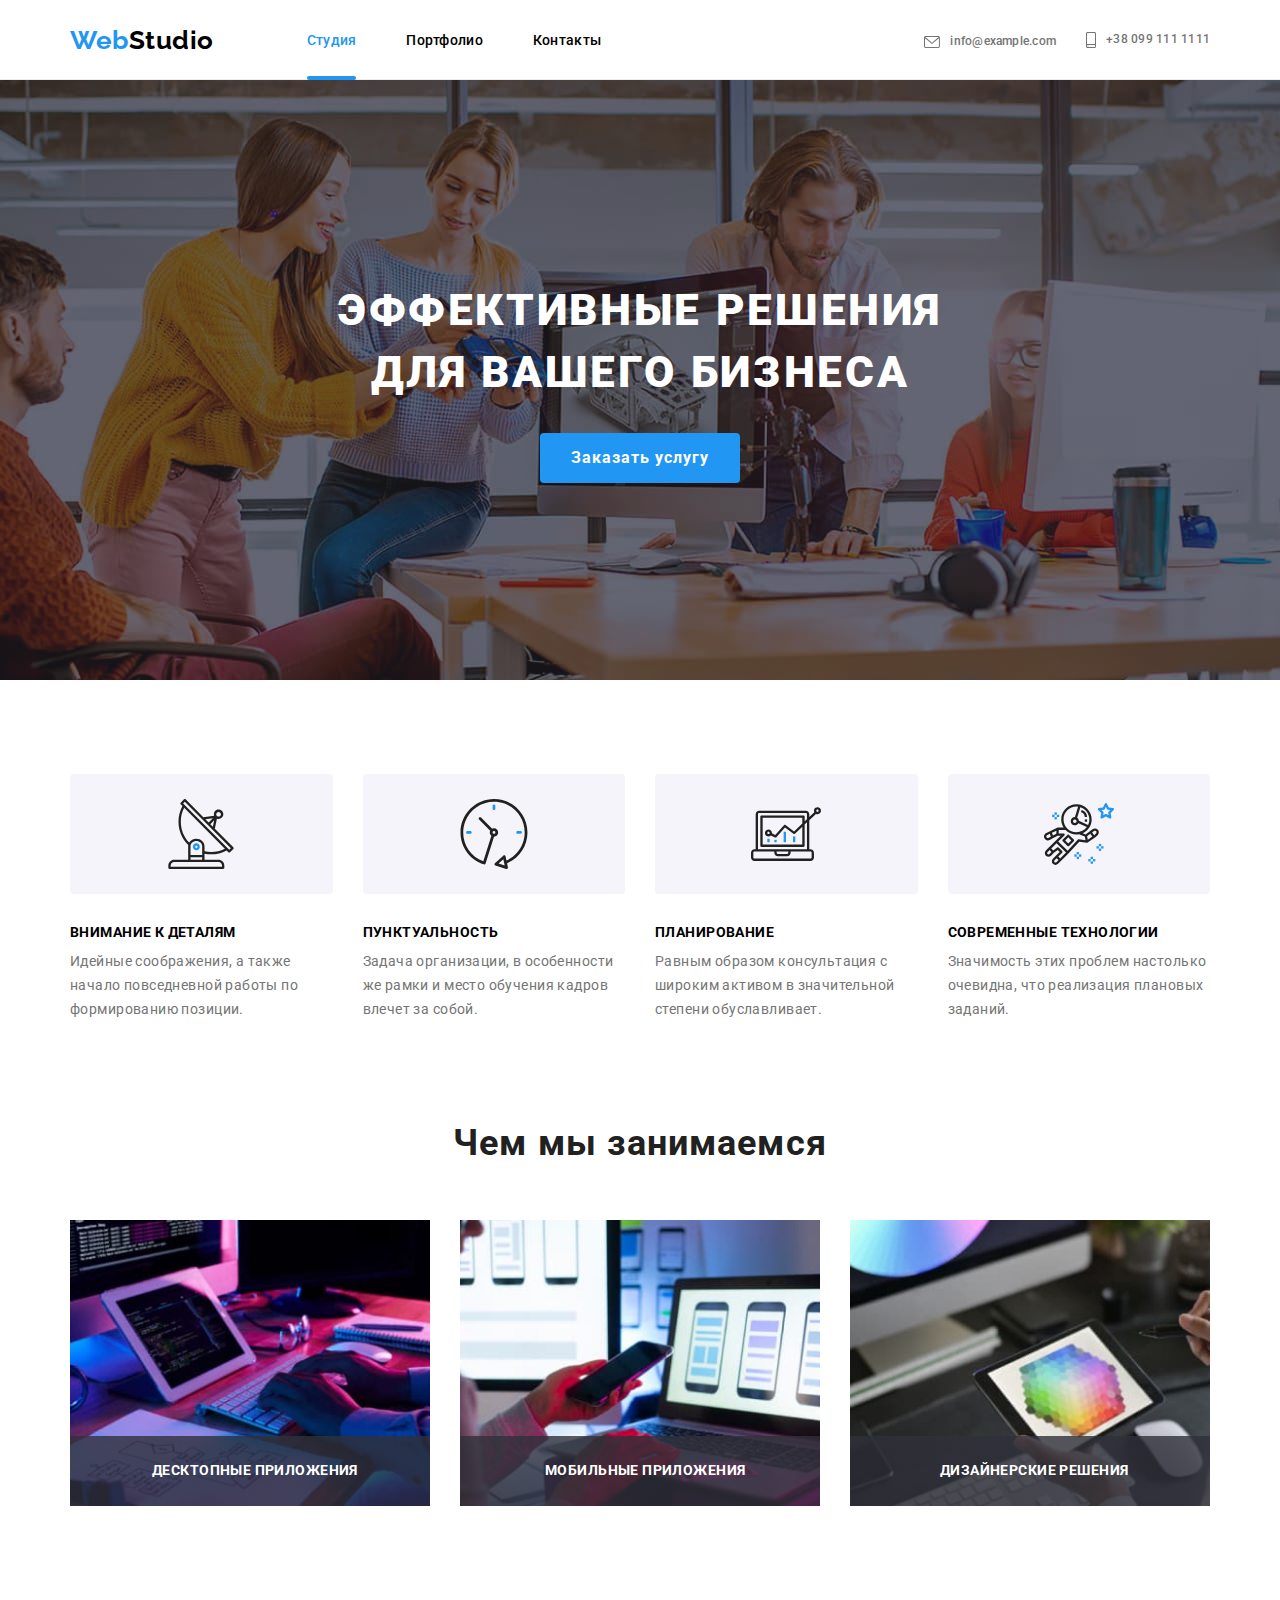
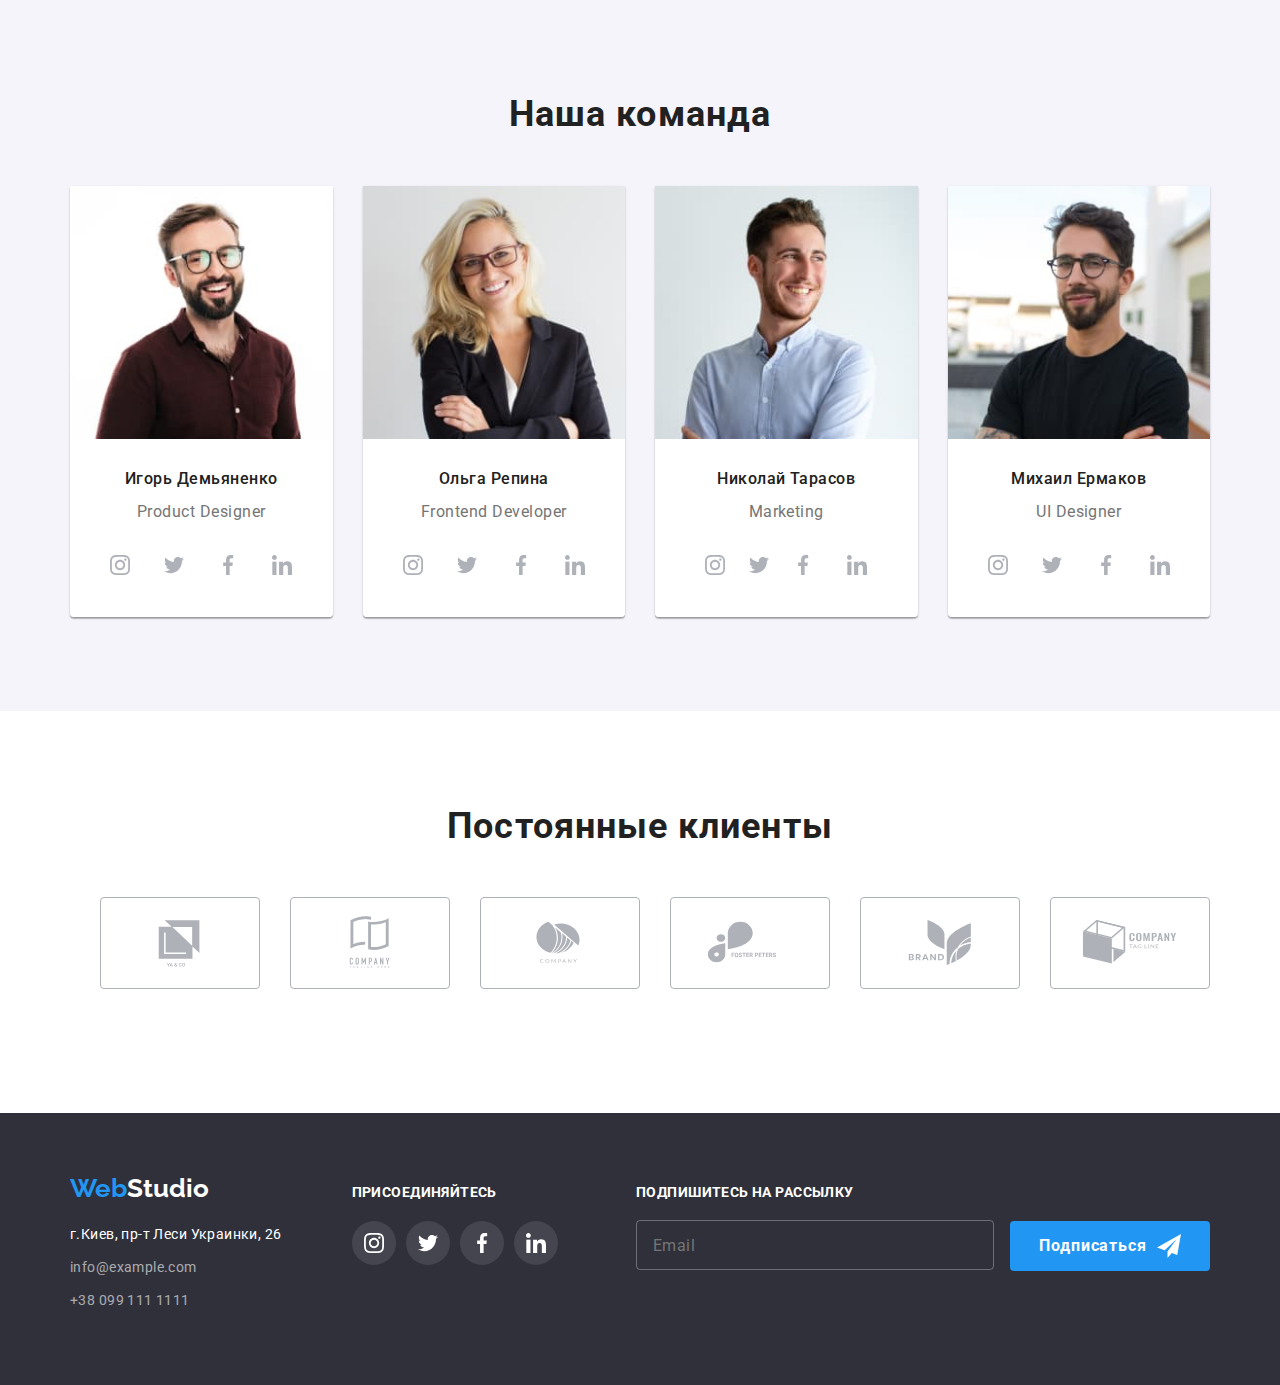
==== commit bf1f7905: "index.html" ====
--- a/index.html
+++ b/index.html
@@ -22,7 +22,7 @@
     <header class="header">
       <div class="container header__container">
         <a href="./index.html" lang="en" class="navigation__title"
-          >Web<span class="navigation__logo--black-color">studio</span></a
+          >Web<span class="navigation__logo--black-color">Studio</span></a
         >
 
         <nav class="navigation">
@@ -61,7 +61,7 @@
             <use href="./images/icons.svg.svg#icon-mob-menu"></use>
           </svg>
         </button>
-        <div class="container mob-menu__container is-open" data-menu>
+        <div class="container mob-menu__container" data-menu>
           <div class="mob-menu">
             <button class="close-menu-btn" type="button" data-menu-close>
               <svg class="close-mob-menu" width="40" height="40">
@@ -241,7 +241,7 @@
 
       <section class="team-section">
         <div class="container team__container">
-          <h2 class="our-team__title">Наша Команда</h2>
+          <h2 class="our-team__title">Наша команда</h2>
           <ul class="team-list team__list">
             <li class="team-list__item">
               <picture>
@@ -569,7 +569,7 @@
           <div class="footer-adress">
             <a href="./index.html" lang="en" class="footer-adress__title"
               >Web<span class="footer-adress__logo--white-color"
-                >studio</span
+                >Studio</span
               ></a
             >
             <address>
--- a/css/main.min.css
+++ b/css/main.min.css
@@ -1,3 +1,3 @@
 :root{--primary-color-text: #212121;--secondary-text-color: #757575;--hero-text-color: #ffffff;--hero-background-color: #2f303a;--hero-button-ineractive-color: #188ce8;--ineractive-color: #2196f3;--active-color: #000000;--footer-text-color: rgba(255, 255, 255, 0.6);--portfolio-colors: #f5f4fa;--border-color: #ececec;--border-portfolio-color: #eeeeee;--hero-linear-gradient-color: #2f303a 40 %;--social-link-icon: #afb1b8;--social-icon-background: rgba(255, 255, 255, 0.1);--portfolio-box-shadow-color: 0px 1px 1px rgba(0, 0, 0, 0.12),
-    0px 4px 4px rgba(0, 0, 0, 0.06), 1px 4px 6px rgba(0, 0, 0, 0.16)}.visually-hidden{position:absolute;white-space:nowrap;width:1px;height:1px;overflow:hidden;border:0;padding:0;clip:rect(0 0 0 0);-webkit-clip-path:inset(50%);clip-path:inset(50%);margin:-1px}p,h1,h2,h3,h4,h5,h6{margin:0}ul{list-style:none;margin:0;padding:0}img{display:block;width:100%;height:auto}body{background-color:#fff;color:var(--secondary-text-color);font-family:Roboto, sans-serif}.adress__mail{text-decoration:none;letter-spacing:0.02em;color:var(--secondary-text-color);font-weight:500;font-size:14px;line-height:1.2;display:-webkit-box;display:-ms-flexbox;display:flex;-webkit-box-align:center;-ms-flex-align:center;align-items:center;-webkit-transition-property:color;transition-property:color;-webkit-transition-duration:250ms;transition-duration:250ms;-webkit-transition-timing-function:cubic-bezier(0.4, 0, 0.2, 1);transition-timing-function:cubic-bezier(0.4, 0, 0.2, 1)}.adress__mail:hover,.adress__mail:focus{color:var(--ineractive-color);outline:none}@media screen and (min-width: 767.98px){.adress__mail{padding-top:20px;margin-bottom:10px}}.adress__phone{text-decoration:none;letter-spacing:0.02em;color:var(--secondary-text-color);font-weight:500;font-size:14px;line-height:1.2;display:-webkit-box;display:-ms-flexbox;display:flex;-webkit-box-align:center;-ms-flex-align:center;align-items:center;-webkit-transition-property:color;transition-property:color;-webkit-transition-duration:250ms;transition-duration:250ms;-webkit-transition-timing-function:cubic-bezier(0.4, 0, 0.2, 1);transition-timing-function:cubic-bezier(0.4, 0, 0.2, 1)}.adress__phone:hover,.adress__phone:focus{color:var(--ineractive-color);outline:none}@media screen and (min-width: 767.98px){.adress__phone:hover,.adress__phone:focus{padding-bottom:20px}}@media screen and (min-width: 1199.98px){.adress__phone{padding-top:32px;padding-bottom:32px}}.adress__icon{display:-webkit-box;display:-ms-flexbox;display:flex;fill:currentColor}.adress__icon:hover,.adress__icon:focus{color:var(--ineractive-color)}.adress__icon{margin-right:10px}.footer-contacts{font-style:normal;font-weight:400;letter-spacing:0.03em}.footer__map{color:var(--hero-text-color);text-decoration:none;font-size:14px;line-height:1.7;letter-spacing:0.03em;margin-bottom:9px;display:block;-webkit-transition-property:color;transition-property:color;-webkit-transition-duration:250ms;transition-duration:250ms;-webkit-transition-timing-function:cubic-bezier(0.4, 0, 0.2, 1);transition-timing-function:cubic-bezier(0.4, 0, 0.2, 1)}.footer__map:hover,.footer__map:focus{color:var(--ineractive-color);outline:none}.footer__email{color:var(--footer-text-color);text-decoration:none;font-size:14px;line-height:1.7;letter-spacing:0.03em;margin-bottom:9px;display:block;-webkit-transition-property:color;transition-property:color;-webkit-transition-duration:250ms;transition-duration:250ms;-webkit-transition-timing-function:cubic-bezier(0.4, 0, 0.2, 1);transition-timing-function:cubic-bezier(0.4, 0, 0.2, 1)}.footer__email:hover,.footer__email:focus{color:var(--ineractive-color);outline:none}.footer__tel{color:var(--footer-text-color);text-decoration:none;font-size:14px;line-height:1.7;letter-spacing:0.03em;display:block;-webkit-transition-property:color;transition-property:color;-webkit-transition-duration:250ms;transition-duration:250ms;-webkit-transition-timing-function:cubic-bezier(0.4, 0, 0.2, 1);transition-timing-function:cubic-bezier(0.4, 0, 0.2, 1)}.footer__tel:hover,.footer__tel:focus{color:var(--ineractive-color);outline:none}.container{width:100%;padding-left:15px;padding-right:15px;margin-left:auto;margin-right:auto;outline:3px solid blue}@media screen and (min-width: 480px){.container{width:480px}}@media screen and (min-width: 768px){.container{width:768px}}@media screen and (min-width: 1200px){.container{width:1200px}}.navigation__title{font-family:'Raleway', sans-serif;text-decoration:none;color:var(--ineractive-color);font-weight:700;font-size:26px;line-height:1.2;letter-spacing:0.02em;padding-top:24px;padding-bottom:25px}.navigation__logo--black-color{font-family:'Raleway', sans-serif;color:var(--active-color);font-weight:700;font-size:26px;line-height:1.2;letter-spacing:0.02em}.footer-adress__title{font-family:'Raleway', sans-serif;text-decoration:none;color:var(--ineractive-color);font-weight:700;font-size:26px;line-height:1.2;display:block;margin-bottom:20px}.footer-adress__logo--white-color{color:var(--hero-text-color);font-family:'Raleway', sans-serif;font-weight:700;text-decoration:none;font-size:26px;line-height:1.2}.backdrop{position:fixed;top:0;left:0;width:100vw;height:100vh;opacity:1;-webkit-transition-property:opacity, visibility;transition-property:opacity, visibility;-webkit-transition-duration:250ms;transition-duration:250ms;-webkit-transition-timing-function:cubic-bezier(0.4, 0, 0.2, 1);transition-timing-function:cubic-bezier(0.4, 0, 0.2, 1);background-color:rgba(0,0,0,0.2)}.backdrop.is-hidden{opacity:0;pointer-events:none;visibility:hidden}.backdrop.is-hidden .modal{-webkit-transform:translate(-50%, -50%) scale(0.9);transform:translate(-50%, -50%) scale(0.9)}.modal{position:absolute;width:100%;max-height:609px;padding:40px;top:50%;left:50%;visibility:visible;-webkit-transform:translate(-50%, -50%) scale(1);transform:translate(-50%, -50%) scale(1);-webkit-transition-property:visibility, -webkit-transform;transition-property:visibility, -webkit-transform;transition-property:transform, visibility;transition-property:transform, visibility, -webkit-transform;-webkit-transition-duration:250ms;transition-duration:250ms;-webkit-transition-timing-function:cubic-bezier(0.4, 0, 0.2, 1);transition-timing-function:cubic-bezier(0.4, 0, 0.2, 1);border-radius:4px;background-color:#fff;-webkit-box-shadow:0px 1px 3px rgba(0,0,0,0.12),0px 1px 1px rgba(0,0,0,0.14),0px 2px 1px rgba(0,0,0,0.2);box-shadow:0px 1px 3px rgba(0,0,0,0.12),0px 1px 1px rgba(0,0,0,0.14),0px 2px 1px rgba(0,0,0,0.2)}@media screen and (min-width: 480px){.modal{width:450px}}@media screen and (min-width: 1199.98px){.modal{width:528px;min-height:581px}}.close-button{position:absolute;display:-webkit-box;display:-ms-flexbox;display:flex;-webkit-box-align:center;-ms-flex-align:center;align-items:center;-webkit-box-pack:center;-ms-flex-pack:center;justify-content:center;top:8px;right:8px;width:30px;height:30px;margin:0;padding:0;cursor:pointer;border-radius:50%;border:1px solid rgba(0,0,0,0.1);color:#000000;background-color:#fff;-webkit-transition-property:color, -webkit-box-shadow;transition-property:color, -webkit-box-shadow;transition-property:color, box-shadow;transition-property:color, box-shadow, -webkit-box-shadow;-webkit-transition-duration:250ms;transition-duration:250ms;-webkit-transition-timing-function:cubic-bezier(0.4, 0, 0.2, 1);transition-timing-function:cubic-bezier(0.4, 0, 0.2, 1)}.close-button:hover,.close-button:focus{color:#2196f3;-webkit-box-shadow:0px 1px 3px rgba(0,0,0,0.12),0px 1px 1px rgba(0,0,0,0.14),0px 2px 1px rgba(0,0,0,0.2);box-shadow:0px 1px 3px rgba(0,0,0,0.12),0px 1px 1px rgba(0,0,0,0.14),0px 2px 1px rgba(0,0,0,0.2)}.icon-close{fill:currentColor}.form-field{margin-bottom:10px}.modal-title{font-weight:700;font-size:20px;line-height:1.15;text-align:center;letter-spacing:0.03em;color:#212121;margin-bottom:12px}.modal-input{width:100%;height:40px;padding-left:42px;border:1px solid rgba(33,33,33,0.2);border-radius:4px;-webkit-transition-property:border-color;transition-property:border-color;-webkit-transition-duration:250ms;transition-duration:250ms;-webkit-transition-timing-function:cubic-bezier(0.4, 0, 0.2, 1);transition-timing-function:cubic-bezier(0.4, 0, 0.2, 1);cursor:pointer}.modal-input:hover,.modal-input:focus{border-color:var(--ineractive-color);outline:none}.form-wrap{position:relative}.modal-icon{position:absolute;left:12px;top:50%;-webkit-transform:translateY(-50%);transform:translateY(-50%)}.modal-input:hover+.modal-icon,.modal-input:focus+.modal-icon{fill:var(--ineractive-color)}.label-name{display:block;cursor:pointer;margin-bottom:4px;font-weight:400;font-size:12px;line-height:1.16;letter-spacing:0.01em;color:#757575}.form-comment{margin-bottom:20px}.label-comment{width:100%;height:120px;padding:12px 16px;border:1px solid rgba(33,33,33,0.2);border-radius:4px;resize:none;-webkit-transition-property:border-color;transition-property:border-color;-webkit-transition-duration:250ms;transition-duration:250ms;-webkit-transition-timing-function:cubic-bezier(0.4, 0, 0.2, 1);transition-timing-function:cubic-bezier(0.4, 0, 0.2, 1)}.label-comment:hover,.label-comment:focus{border-color:var(--ineractive-color);outline:none}.label-comment::-webkit-input-placeholder{font-weight:400;font-size:12px;line-height:1.16;letter-spacing:0.01em;color:rgba(117,117,117,0.5)}.label-comment:-ms-input-placeholder{font-weight:400;font-size:12px;line-height:1.16;letter-spacing:0.01em;color:rgba(117,117,117,0.5)}.label-comment::-ms-input-placeholder{font-weight:400;font-size:12px;line-height:1.16;letter-spacing:0.01em;color:rgba(117,117,117,0.5)}.label-comment::placeholder{font-weight:400;font-size:12px;line-height:1.16;letter-spacing:0.01em;color:rgba(117,117,117,0.5)}.form-checkbox{margin-bottom:30px}.modal-check{display:-webkit-box;display:-ms-flexbox;display:flex;-webkit-box-align:center;-ms-flex-align:center;align-items:center;font-weight:400;font-size:14px;line-height:1.71;letter-spacing:0.03em;color:#757575}.modal-check svg{display:-webkit-box;display:-ms-flexbox;display:flex;-webkit-box-align:center;-ms-flex-align:center;align-items:center;-webkit-box-pack:center;-ms-flex-pack:center;justify-content:center;margin-right:9px;border:2px solid var(--primary-color-text);border-radius:2px;-webkit-transition-property:background-color, fill, border;transition-property:background-color, fill, border;-webkit-transition-duration:250ms;transition-duration:250ms;-webkit-transition-timing-function:cubic-bezier(0.4, 0, 0.2, 1);transition-timing-function:cubic-bezier(0.4, 0, 0.2, 1)}.check-icon{fill:transparent}.modal-checkbox-custom:focus+.modal-check svg{outline:1px solid var(--ineractive-color)}.modal-checkbox-custom:checked+.modal-check svg{background-color:var(--ineractive-color);border:none}.modal-checkbox-custom:checked+.modal-check svg{fill:#ffffff}.checkbox-terms{font-weight:400;font-size:14px;line-height:1.71;letter-spacing:0.03em;color:var(--ineractive-color)}.btn-div{display:-webkit-box;display:-ms-flexbox;display:flex;-webkit-box-align:center;-ms-flex-align:center;align-items:center;text-align:center;-webkit-box-pack:center;-ms-flex-pack:center;justify-content:center}.btn-submit{min-width:200px;height:50px;padding:10px 56px;cursor:pointer;font-weight:700;font-size:16px;line-height:1.87;letter-spacing:0.06em;color:#ffffff;background-color:var(--ineractive-color);-webkit-box-shadow:0px 4px 4px rgba(0,0,0,0.15);box-shadow:0px 4px 4px rgba(0,0,0,0.15);border:none;border-radius:4px;-webkit-transition-property:color, background-color, -webkit-box-shadow;transition-property:color, background-color, -webkit-box-shadow;transition-property:color, background-color, box-shadow;transition-property:color, background-color, box-shadow, -webkit-box-shadow;-webkit-transition-duration:250ms;transition-duration:250ms;-webkit-transition-timing-function:cubic-bezier(0.4, 0, 0.2, 1);transition-timing-function:cubic-bezier(0.4, 0, 0.2, 1)}.btn-submit:hover,.btn-submit:focus{color:#ffffff;background-color:var(--hero-button-ineractive-color);-webkit-box-shadow:0px 4px 4px rgba(0,0,0,0.15);box-shadow:0px 4px 4px rgba(0,0,0,0.15);outline:none}.header{position:relative;border-bottom:1px solid var(--border-color);max-height:80px;margin-left:auto;margin-right:auto}.header__container{position:relative;display:-webkit-box;display:-ms-flexbox;display:flex;-webkit-box-align:center;-ms-flex-align:center;align-items:center}.navigation{display:none}@media screen and (min-width: 767.98px){.navigation{display:-webkit-box;display:-ms-flexbox;display:flex;-webkit-box-align:center;-ms-flex-align:center;align-items:center}}.nav{display:none}@media screen and (min-width: 767.98px){.nav{display:-webkit-box;display:-ms-flexbox;display:flex;margin-left:93px}}.nav__item+.nav__item{margin-left:50px}.nav__link{position:relative}.nav__link{color:var(--active-color);font-weight:500;font-size:14px;line-height:1.8;text-decoration:none;letter-spacing:0.02em;padding-top:32px;padding-bottom:32px;-webkit-transition-property:color;transition-property:color;-webkit-transition-duration:250ms;transition-duration:250ms;-webkit-transition-timing-function:cubic-bezier(0.4, 0, 0.2, 1);transition-timing-function:cubic-bezier(0.4, 0, 0.2, 1)}.nav__link:hover,.nav__link:focus{color:var(--ineractive-color);outline:none}.adress-list{display:none}@media screen and (min-width: 767.98px){.adress-list{display:block;margin-left:auto}}@media screen and (min-width: 1199.98px){.adress-list{display:-webkit-box;display:-ms-flexbox;display:flex;-webkit-box-align:baseline;-ms-flex-align:baseline;align-items:baseline;margin-left:auto}}@media screen and (min-width: 1199.98px){.adress__item+.adress__item{margin-left:30px}}.mob-menu{width:100%;height:100%;display:-webkit-box;display:-ms-flexbox;display:flex;-webkit-box-orient:vertical;-webkit-box-direction:normal;-ms-flex-direction:column;flex-direction:column;-webkit-box-pack:justify;-ms-flex-pack:justify;justify-content:space-between}@media screen and (min-width: 767.98px){.mob-menu{display:none}}.mob-menu__container{position:fixed;background-color:#fff;width:100vw;height:100%;overflow:auto;padding-top:48px;padding-bottom:48px;top:0;left:0;opacity:0;visibility:hidden;pointer-events:none}@media screen and (min-width: 767.98px){.mob-menu__container{display:none}}.open-menu-btn,.close-menu-btn{position:absolute;top:10px;right:15px;width:40px;height:40px;background-color:transparent;border:none;cursor:pointer}@media screen and (min-width: 767.98px){.open-menu-btn,.close-menu-btn{display:none}}.mob-menu__container.is-open{z-index:999;opacity:1;visibility:visible;pointer-events:auto}.mob-menu__item:not(:last-child){margin-bottom:32px}.mob-menu__link{text-decoration:none;font-family:'Roboto';font-style:normal;font-weight:500;font-size:40px;line-height:1.17;letter-spacing:0.02em;color:#212121}.mob-adress__item:not(:last-child){margin-bottom:32px}.mob-adress__phone{text-decoration:none;font-weight:500;font-size:34px;line-height:1.17;letter-spacing:0.02em;color:#2196F3}.mob-adress__mail{text-decoration:none;font-weight:500;font-size:24px;line-height:28px;letter-spacing:0.02em;color:#757575}.mob-adress__icon{display:none}.current{color:var(--ineractive-color)}@media screen and (min-width: 767.98px){.current{color:var(--ineractive-color)}.current::after{content:'';position:absolute;top:76px;left:0;width:100%;height:4px;border-radius:2px;background-color:var(--ineractive-color)}}.mob-menu-social__list{display:-webkit-box;display:-ms-flexbox;display:flex;-ms-flex-wrap:wrap;flex-wrap:wrap;-webkit-box-align:baseline;-ms-flex-align:baseline;align-items:baseline}.mob-menu-social__item+.mob-menu-social__item{margin-left:20px}.mob-menu-social__item:not(:last-child){border-right:1px solid rgba(33,33,33,0.2)}.mob-menu-social__link{position:relative;padding-right:10px;text-decoration:none;font-style:normal;font-weight:500;font-size:18px;line-height:1.22;letter-spacing:0.02em;color:#2196F3}.hero-section{text-align:center;width:100vw;padding-top:118px;padding-bottom:118px}@media screen and (min-width: 767.98px){.hero-section{text-align:center;width:780px;padding-top:118px;padding-bottom:118px}}@media screen and (min-width: 1199.98px){.hero-section{text-align:center;width:1600px;padding-top:200px;padding-bottom:200px}}.hero__container{width:100vw}@media screen and (min-width: 767.98px){.hero__container{width:360px}}@media screen and (min-width: 1199.98px){.hero__container{width:696px}}.overlay{max-width:100vw;margin-left:auto;margin-right:auto;background-color:var(--hero-background-color);background-image:-webkit-gradient(linear, left top, right top, from(rgba(47,48,58,0.4)), to(rgba(47,48,58,0.4))),url(../images/hero-img-tel.jpg);background-image:linear-gradient(to right, rgba(47,48,58,0.4), rgba(47,48,58,0.4)),url(../images/hero-img-tel.jpg);background-position:center;background-repeat:no-repeat;background-size:cover}@media (min-device-pixel-ratio: 2), (-webkit-min-device-pixel-ratio: 2), (min-resolution: 192dpi), (min-resolution: 2dppx){.overlay .box{background-image:url(/images/hero-img-tel-2x.jpg)}}@media screen and (min-width: 767.98px){.overlay{background-image:-webkit-gradient(linear, left top, right top, from(rgba(47,48,58,0.4)), to(rgba(47,48,58,0.4))),url(../images/hero-img-tab.jpg);background-image:linear-gradient(to right, rgba(47,48,58,0.4), rgba(47,48,58,0.4)),url(../images/hero-img-tab.jpg)}}@media screen and (min-width: 767.98px) and (min-device-pixel-ratio: 2), screen and (min-width: 767.98px) and (-webkit-min-device-pixel-ratio: 2), screen and (min-width: 767.98px) and (min-resolution: 192dpi), screen and (min-width: 767.98px) and (min-resolution: 2dppx){.overlay .box{background-image:url(/images/hero-img-tab-2x.jpg)}}@media screen and (min-width: 1199.98px){.overlay{max-width:100vw;height:600px;margin-left:auto;margin-right:auto;background-color:var(--hero-background-color);background-image:-webkit-gradient(linear, left top, right top, from(rgba(47,48,58,0.4)), to(rgba(47,48,58,0.4))),url(../images/hero.jpg);background-image:linear-gradient(to right, rgba(47,48,58,0.4), rgba(47,48,58,0.4)),url(../images/hero.jpg)}}@media screen and (min-width: 1199.98px) and (min-device-pixel-ratio: 2), screen and (min-width: 1199.98px) and (-webkit-min-device-pixel-ratio: 2), screen and (min-width: 1199.98px) and (min-resolution: 192dpi), screen and (min-width: 1199.98px) and (min-resolution: 2dppx){.overlay .box{background-image:url(../images/hero-img-2x.jpg)}}.hero__title{color:var(--hero-text-color);font-weight:900;font-size:26px;line-height:1.6;text-align:center;letter-spacing:0.06em;text-transform:uppercase;margin-bottom:30px;margin-left:auto;margin-right:auto}@media screen and (min-width: 1199.98px){.hero__title{color:var(--hero-text-color);font-weight:900;font-size:44px;line-height:1.4;text-align:center;letter-spacing:0.06em;text-transform:uppercase;margin-bottom:30px;margin-left:auto;margin-right:auto}}.hero__button{color:var(--hero-text-color);background-color:var(--ineractive-color);font-family:inherit;font-weight:700;font-size:16px;line-height:1.87;-webkit-box-align:center;-ms-flex-align:center;align-items:center;text-align:center;cursor:pointer;letter-spacing:0.06em;border-radius:4px;border:none;min-width:200px;height:50px;-webkit-transition-property:color, background-color, -webkit-box-shadow;transition-property:color, background-color, -webkit-box-shadow;transition-property:color, background-color, box-shadow;transition-property:color, background-color, box-shadow, -webkit-box-shadow;-webkit-transition-duration:250ms;transition-duration:250ms;-webkit-transition-timing-function:cubic-bezier(0.4, 0, 0.2, 1);transition-timing-function:cubic-bezier(0.4, 0, 0.2, 1)}.hero__button:hover,.hero__button:focus{color:var(--hero-text-color);background-color:var(--hero-button-ineractive-color);-webkit-box-shadow:0px 4px 4px rgba(0,0,0,0.15);box-shadow:0px 4px 4px rgba(0,0,0,0.15);outline:none}.team-section,.clients-section{padding-top:60px;padding-bottom:60px;padding-right:15px;padding-left:15px}@media screen and (min-width: 1199.98px){.team-section,.clients-section{padding-top:94px;padding-bottom:94px}}.team-section{background-color:var(--portfolio-colors)}.section{padding-top:60px;padding-bottom:60px}@media screen and (min-width: 767.98px){.section{padding-top:60px;padding-bottom:60px}}@media screen and (min-width: 1199.98px){.section{padding-top:94px;padding-bottom:47px}}.features-list{text-align:left}@media screen and (min-width: 767.98px){.features-list{display:-webkit-box;display:-ms-flexbox;display:flex;-ms-flex-wrap:wrap;flex-wrap:wrap;margin-left:-30px}}@media screen and (min-width: 1199.98px){.features-list{display:-webkit-box;display:-ms-flexbox;display:flex;-ms-flex-wrap:nowrap;flex-wrap:nowrap;margin-left:-30px}}@media screen and (min-width: 767.98px){.features-list__item{-ms-flex-preferred-size:calc(100% / 2 - 30px);flex-basis:calc(100% / 2 - 30px);margin-left:30px}}@media screen and (min-width: 1199.98px){.features-list__item{-ms-flex-preferred-size:calc(100% / 4 - 30px);flex-basis:calc(100% / 4 - 30px);margin-left:30px}}.features-list__title{color:var(--active-color);font-weight:700;font-size:14px;line-height:1.14;letter-spacing:0.03em;text-transform:uppercase;margin-bottom:10px}.features-list__text{color:var(--secondary-text-color);font-size:14px;line-height:1.71;letter-spacing:0.03em}.features-list__box{display:-webkit-box;display:-ms-flexbox;display:flex;-webkit-box-pack:center;-ms-flex-pack:center;justify-content:center;-webkit-box-align:center;-ms-flex-align:center;align-items:center;margin-bottom:30px;background-color:var(--portfolio-colors);width:100%;height:120px;border-radius:4px}.about-section{padding-top:47px;padding-bottom:94px;display:none}@media screen and (min-width: 1199.98px){.about-section{display:block}}.about-list__decor-item{position:relative}.description{position:absolute;bottom:0;left:0;width:100%;height:70px;background-image:-webkit-gradient(linear, left top, left bottom, from(rgba(47,48,58,0.8)), to(rgba(47,48,58,0.8)));background-image:linear-gradient(rgba(47,48,58,0.8), rgba(47,48,58,0.8))}.description__text-one{position:absolute;bottom:27px;left:82px;color:#ffffff;font-weight:700;font-size:14px;line-height:1.14;text-align:center;letter-spacing:0.03em;text-transform:uppercase}.description__text-two{position:absolute;bottom:27px;left:85px;color:#ffffff;font-weight:700;font-size:14px;line-height:1.14;text-align:center;letter-spacing:0.03em;text-transform:uppercase}.description__text-three{position:absolute;bottom:27px;left:90px;color:#ffffff;font-weight:700;font-size:14px;line-height:1.14;text-align:center;letter-spacing:0.03em;text-transform:uppercase}.about-list{display:-webkit-box;display:-ms-flexbox;display:flex;margin-left:-30px}.about-list__item{-ms-flex-preferred-size:calc(100% / 3 - 30px);flex-basis:calc(100% / 3 - 30px);margin-left:30px}.about-us__title,.our-team__title{color:var(--primary-color-text);font-weight:700;font-size:36px;line-height:1.5;letter-spacing:0.03em;margin-bottom:50px;text-align:center}.team__container{margin-left:auto;margin-right:auto;padding-left:15px;padding-right:15px}.team-list{text-align:center;margin-bottom:-30px}@media screen and (min-width: 767.98px){.team-list{display:-webkit-box;display:-ms-flexbox;display:flex;-ms-flex-wrap:wrap;flex-wrap:wrap;margin-left:-30px}}@media screen and (min-width: 1199.98px){.team-list{display:-webkit-box;display:-ms-flexbox;display:flex;-ms-flex-wrap:nowrap;flex-wrap:nowrap;margin-left:-30px}}.team-list__item{margin-bottom:30px}@media screen and (min-width: 767.98px){.team-list__item{-ms-flex-preferred-size:calc(100% / 2 - 30px);flex-basis:calc(100% / 2 - 30px);margin-left:30px}}@media screen and (min-width: 1199.98px){.team-list__item{-ms-flex-preferred-size:calc(100% / 4 - 30px);flex-basis:calc(100% / 4 - 30px);margin-left:30px}}.team-list__item{-webkit-box-shadow:0px 1px 3px rgba(0,0,0,0.12),0px 1px 1px rgba(0,0,0,0.14),0px 2px 1px rgba(0,0,0,0.2);box-shadow:0px 1px 3px rgba(0,0,0,0.12),0px 1px 1px rgba(0,0,0,0.14),0px 2px 1px rgba(0,0,0,0.2);border-radius:0px 0px 4px 4px}.team-member{background-color:var(--hero-text-color);padding-top:30px;padding-bottom:30px;border-radius:0px 0px 4px 4px}.team-member__name{color:var(--primary-color-text);font-weight:500;font-size:16px;line-height:1.2;letter-spacing:0.03em;margin-bottom:10px}.team-member__position{color:var(--secondary-text-color);font-size:16px;line-height:1.8;letter-spacing:0.03em;margin-bottom:16px}.team-social-list{display:-webkit-box;display:-ms-flexbox;display:flex;-webkit-box-pack:center;-ms-flex-pack:center;justify-content:center}.team-social__item+.team-social__item{margin-left:10px}.team-social__link{width:44px;height:44px;border-radius:50%;display:-webkit-box;display:-ms-flexbox;display:flex;-webkit-box-align:center;-ms-flex-align:center;align-items:center;-webkit-box-pack:center;-ms-flex-pack:center;justify-content:center;color:var(--social-link-icon);-webkit-transition-property:color, background-color, border-color;transition-property:color, background-color, border-color;-webkit-transition-duration:250ms;transition-duration:250ms;-webkit-transition-timing-function:cubic-bezier(0.4, 0, 0.2, 1);transition-timing-function:cubic-bezier(0.4, 0, 0.2, 1)}.team-social__link:hover,.team-social__link:focus{background-color:var(--ineractive-color);color:var(--hero-text-color);border-color:var(--ineractive-color);outline:none}.team-social__icon{fill:currentColor}.footer{height:100%;background-color:var(--hero-background-color);margin-left:auto;margin-right:auto;padding-top:60px;padding-bottom:60px}@media screen and (max-width: 767px){.footer-adress{text-align:center;margin-bottom:60px}}@media screen and (min-width: 1199.98px){.footer-container{display:-webkit-box;display:-ms-flexbox;display:flex;-webkit-box-align:baseline;-ms-flex-align:baseline;align-items:baseline}}@media screen and (min-width: 767.98px){.footer-adress__tablet{display:-webkit-box;display:-ms-flexbox;display:flex;-webkit-box-align:baseline;-ms-flex-align:baseline;align-items:baseline;-ms-flex-pack:distribute;justify-content:space-around}}.footer-join-us{text-align:center;font-weight:700;font-style:normal;font-size:14px;line-height:1.14;letter-spacing:0.03em;text-transform:uppercase;color:var(--hero-text-color);margin-bottom:20px}@media screen and (min-width: 1199.98px){.footer-socials{display:-webkit-box;display:-ms-flexbox;display:flex;-webkit-box-align:start;-ms-flex-align:start;align-items:flex-start;margin-left:70px;-webkit-box-orient:vertical;-webkit-box-direction:normal;-ms-flex-direction:column;flex-direction:column}}.footer-social-list{display:-webkit-box;display:-ms-flexbox;display:flex;-webkit-box-pack:center;-ms-flex-pack:center;justify-content:center;margin-bottom:60px}.footer-social__item+.footer-social__item{margin-left:10px}.footer-social__link{width:44px;height:44px;border-radius:50%;display:-webkit-box;display:-ms-flexbox;display:flex;-webkit-box-align:center;-ms-flex-align:center;align-items:center;-webkit-box-pack:center;-ms-flex-pack:center;justify-content:center;background-color:var(--social-icon-background);color:var(--hero-text-color);-webkit-transition-property:color, background-color, border-color;transition-property:color, background-color, border-color;-webkit-transition-duration:250ms;transition-duration:250ms;-webkit-transition-timing-function:cubic-bezier(0.4, 0, 0.2, 1);transition-timing-function:cubic-bezier(0.4, 0, 0.2, 1)}.footer-social__link:hover,.footer-social__link:focus{background-color:var(--ineractive-color);border-color:var(--ineractive-color);color:var(--hero-text-color);outline:none}.footer-social__icon{fill:currentColor}@media screen and (min-width: 767.98px){.footer-subscribe{display:-webkit-box;display:-ms-flexbox;display:flex;-webkit-box-pack:center;-ms-flex-pack:center;justify-content:center}}@media screen and (min-width: 1199.98px){.footer-subscribe{display:-webkit-box;display:-ms-flexbox;display:flex;-webkit-box-align:baseline;-ms-flex-align:baseline;align-items:baseline;margin-left:auto}}.footer-subscribe__text{text-align:center;margin-bottom:20px;font-weight:700;font-size:14px;line-height:1.14;letter-spacing:0.03em;text-transform:uppercase;color:#ffffff}.footer-subscribe__mail{margin-bottom:20px;width:100%;height:50px;padding-left:16px;padding-top:15px;padding-bottom:15px;font-weight:400;font-size:16px;line-height:20px;letter-spacing:0.03em;color:rgba(255,255,255,0.6);background-color:transparent;border:1px solid rgba(255,255,255,0.3);border-radius:4px}@media screen and (min-width: 767.98px){.footer-subscribe__mail{width:450px}}@media screen and (min-width: 1199.98px){.footer-subscribe__mail{margin-bottom:0;width:358px}}.footer-subscribe__mail:focus{outline:none}.footer-subscribe__btn{display:-webkit-box;display:-ms-flexbox;display:flex;margin:0 auto;-webkit-box-align:center;-ms-flex-align:center;align-items:center;-webkit-box-pack:center;-ms-flex-pack:center;justify-content:center;text-align:center;min-width:200px;height:50px;cursor:pointer;font-weight:700;font-size:16px;line-height:30px;letter-spacing:0.06em;color:#ffffff;background:#2196f3;border-color:transparent;border-radius:4px;-webkit-transition-property:background-color;transition-property:background-color;-webkit-transition-duration:250ms;transition-duration:250ms;-webkit-transition-timing-function:cubic-bezier(0.4, 0, 0.2, 1);transition-timing-function:cubic-bezier(0.4, 0, 0.2, 1)}@media screen and (min-width: 1199.98px){.footer-subscribe__btn{display:-webkit-inline-box;display:-ms-inline-flexbox;display:inline-flex;margin-left:12px}}.footer-subscribe__btn:hover,.footer-subscribe__btn:focus{background-color:var(--hero-button-ineractive-color);outline:none}.footer-subscribe__icon-send{margin-left:10px}.portfolio-section{padding-top:94px;padding-bottom:94px}.buttons-list{display:-webkit-box;display:-ms-flexbox;display:flex;-ms-flex-wrap:wrap;flex-wrap:wrap;margin-top:60px}@media screen and (min-width: 767.98px){.buttons-list{display:-webkit-box;display:-ms-flexbox;display:flex;-webkit-box-align:center;-ms-flex-align:center;align-items:center;-webkit-box-pack:center;-ms-flex-pack:center;justify-content:center;margin-bottom:50px}}.buttons-list__item+.buttons-list__item{margin-left:8px}@media screen and (max-width: 767px){.buttons-list__item :nth-child(-n+3){margin-bottom:15px}}.buttons-list__btn{color:var(--primary-color-text);background-color:var(--portfolio-colors);font-family:inherit;cursor:pointer;font-weight:500;font-size:16px;line-height:1.6;letter-spacing:0.03em;padding:6px 22px;border-radius:4px;border:none;-webkit-transition-property:color, background-color, border-color, -webkit-box-shadow;transition-property:color, background-color, border-color, -webkit-box-shadow;transition-property:color, background-color, border-color, box-shadow;transition-property:color, background-color, border-color, box-shadow, -webkit-box-shadow;-webkit-transition-duration:250ms;transition-duration:250ms;-webkit-transition-timing-function:cubic-bezier(0.4, 0, 0.2, 1);transition-timing-function:cubic-bezier(0.4, 0, 0.2, 1)}.buttons-list__btn:hover,.buttons-list__btn:focus{color:var(--hero-text-color);background-color:var(--ineractive-color);border-color:var(--ineractive-color);-webkit-box-shadow:0px 3px 1px rgba(0,0,0,0.1),0px 1px 2px rgba(0,0,0,0.08),0px 2px 2px rgba(0,0,0,0.12);box-shadow:0px 3px 1px rgba(0,0,0,0.1),0px 1px 2px rgba(0,0,0,0.08),0px 2px 2px rgba(0,0,0,0.12);outline:none}.example-list{text-align:left;margin-top:40px;margin-bottom:-30px}@media screen and (min-width: 767.98px){.example-list{display:-webkit-box;display:-ms-flexbox;display:flex;-ms-flex-wrap:wrap;flex-wrap:wrap;margin-left:-30px}}@media screen and (min-width: 1199.98px){.example-list{display:-webkit-box;display:-ms-flexbox;display:flex;-ms-flex-wrap:wrap;flex-wrap:wrap;margin-left:-30px}}.example-list__link{display:-webkit-box;display:-ms-flexbox;display:flex;text-decoration:none;outline:none;height:100%;-webkit-box-orient:vertical;-webkit-box-direction:normal;-ms-flex-direction:column;flex-direction:column}.example-list__link:hover,.example-list__link:focus{-webkit-box-shadow:0px 1px 1px rgba(0,0,0,0.12),0px 4px 4px rgba(0,0,0,0.06),1px 4px 6px rgba(0,0,0,0.16);box-shadow:0px 1px 1px rgba(0,0,0,0.12),0px 4px 4px rgba(0,0,0,0.06),1px 4px 6px rgba(0,0,0,0.16)}.example-list__image{position:relative;overflow:hidden}.example-list__animation{position:absolute;overflow:scroll;bottom:0;left:0;width:100%;height:100%;background-color:rgba(33,150,243,0.9);-webkit-transform:translateY(101%);transform:translateY(101%);-webkit-transition-property:-webkit-transform, -webkit-box-shadow;transition-property:-webkit-transform, -webkit-box-shadow;transition-property:transform, box-shadow;transition-property:transform, box-shadow, -webkit-transform, -webkit-box-shadow;-webkit-transition-duration:250ms;transition-duration:250ms;-webkit-transition-timing-function:cubic-bezier(0.4, 0, 0.2, 1);transition-timing-function:cubic-bezier(0.4, 0, 0.2, 1)}.example-list__link:hover .example-list__animation,.example-list__link:focus .example-list__animation{-webkit-transform:translateY(0);transform:translateY(0)}.example-list__animation-text{position:absolute;width:100%;height:100%;top:50%;left:50%;-webkit-transform:translate(-50%, -50%);transform:translate(-50%, -50%);font-size:18px;line-height:1.55;letter-spacing:0.03em;color:#ffffff}@media screen and (min-width: 767.98px){.example-list__animation-text{width:322px;height:168px}}.example-list__item{margin-bottom:30px;-webkit-transition-property:-webkit-box-shadow;transition-property:-webkit-box-shadow;transition-property:box-shadow;transition-property:box-shadow, -webkit-box-shadow;-webkit-transition-duration:250ms;transition-duration:250ms;-webkit-transition-timing-function:cubic-bezier(0.4, 0, 0.2, 1);transition-timing-function:cubic-bezier(0.4, 0, 0.2, 1)}@media screen and (min-width: 767.98px){.example-list__item{-ms-flex-preferred-size:calc(100% / 2 - 30px);flex-basis:calc(100% / 2 - 30px);margin-left:30px}}@media screen and (min-width: 1199.98px){.example-list__item{-ms-flex-preferred-size:calc(100% / 3 - 30px);flex-basis:calc(100% / 3 - 30px);margin-left:30px}}.example-list__item:hover,.example-list__item:focus{-webkit-box-shadow:0px 1px 1px rgba(0,0,0,0.12),0px 4px 4px rgba(0,0,0,0.06),1px 4px 6px rgba(0,0,0,0.16);box-shadow:0px 1px 1px rgba(0,0,0,0.12),0px 4px 4px rgba(0,0,0,0.06),1px 4px 6px rgba(0,0,0,0.16)}.example-list__description{-webkit-box-flex:1;-ms-flex-positive:1;flex-grow:1;padding:20px 24px;border-bottom:1px solid var(--border-portfolio-color);border-left:1px solid var(--border-portfolio-color);border-right:1px solid var(--border-portfolio-color)}.example-list__title{color:var(--primary-color-text);font-style:700;font-size:18px;line-height:2;letter-spacing:0.06em;margin-bottom:4px}.example-list__text{color:var(--secondary-text-color);font-size:16px;line-height:1.87;letter-spacing:0.03em}.clients__title{font-weight:700;font-weight:bold;font-size:36px;line-height:1.16;text-align:center;letter-spacing:0.03em;color:var(--primary-color-text);margin-bottom:50px}.our-clients-list{display:-webkit-box;display:-ms-flexbox;display:flex;-ms-flex-wrap:wrap;flex-wrap:wrap;-webkit-box-pack:center;-ms-flex-pack:center;justify-content:center;margin-left:auto;margin-bottom:auto}.our-clients__item{width:170px;height:92px;margin-bottom:30px;-ms-flex-preferred-size:calc(100% / 2 - 30px);flex-basis:calc(100% / 2 - 30px);margin-left:30px}.our-clients__item:not(:first-child){margin-left:30px}@media screen and (min-width: 767.98px){.our-clients__item{-ms-flex-preferred-size:calc(100% / 3 - 30px);flex-basis:calc(100% / 3 - 30px);margin-left:30px}.our-clients__item:not(:first-child){margin-left:30px}}@media screen and (min-width: 1199.98px){.our-clients__item{-ms-flex-preferred-size:calc(100% / 6 - 30px);flex-basis:calc(100% / 6 - 30px);margin-left:30px}.our-clients__item:not(:first-child){margin-left:30px}}.our-clients__link{display:-webkit-box;display:-ms-flexbox;display:flex;-webkit-box-pack:center;-ms-flex-pack:center;justify-content:center;-webkit-box-align:center;-ms-flex-align:center;align-items:center;width:100%;height:100%;border-radius:4px;color:var(--social-link-icon);border:1px solid var(--social-link-icon);-webkit-transition-property:color, border-color;transition-property:color, border-color;-webkit-transition-duration:250ms;transition-duration:250ms;-webkit-transition-timing-function:cubic-bezier(0.4, 0, 0.2, 1);transition-timing-function:cubic-bezier(0.4, 0, 0.2, 1)}.our-clients__link:hover,.our-clients__link:focus{color:var(--ineractive-color);border-color:var(--ineractive-color);outline:none}.our-clients__icon{fill:currentColor}
+    0px 4px 4px rgba(0, 0, 0, 0.06), 1px 4px 6px rgba(0, 0, 0, 0.16)}.visually-hidden{position:absolute;white-space:nowrap;width:1px;height:1px;overflow:hidden;border:0;padding:0;clip:rect(0 0 0 0);-webkit-clip-path:inset(50%);clip-path:inset(50%);margin:-1px}p,h1,h2,h3,h4,h5,h6{margin:0}ul{list-style:none;margin:0;padding:0}img{display:block;width:100%;height:auto}body{background-color:#fff;color:var(--secondary-text-color);font-family:Roboto, sans-serif}.adress__mail{text-decoration:none;letter-spacing:0.02em;color:var(--secondary-text-color);font-weight:500;font-size:14px;line-height:1.14;display:-webkit-box;display:-ms-flexbox;display:flex;-webkit-box-align:center;-ms-flex-align:center;align-items:center;-webkit-transition-property:color;transition-property:color;-webkit-transition-duration:250ms;transition-duration:250ms;-webkit-transition-timing-function:cubic-bezier(0.4, 0, 0.2, 1);transition-timing-function:cubic-bezier(0.4, 0, 0.2, 1)}.adress__mail:hover,.adress__mail:focus{color:var(--ineractive-color);outline:none}@media screen and (min-width: 767.98px){.adress__mail{font-size:12px;line-height:1.16;padding-top:21px;margin-bottom:10px}}@media screen and (min-width: 1199.98px){.adress__mail{font-size:12px;line-height:1.14;padding-top:32px;padding-bottom:32px;margin-bottom:0}}.adress__phone{text-decoration:none;letter-spacing:0.02em;color:var(--secondary-text-color);font-weight:500;font-size:14px;line-height:1.2;display:-webkit-box;display:-ms-flexbox;display:flex;-webkit-box-align:center;-ms-flex-align:center;align-items:center;-webkit-transition-property:color;transition-property:color;-webkit-transition-duration:250ms;transition-duration:250ms;-webkit-transition-timing-function:cubic-bezier(0.4, 0, 0.2, 1);transition-timing-function:cubic-bezier(0.4, 0, 0.2, 1)}.adress__phone:hover,.adress__phone:focus{color:var(--ineractive-color);outline:none}@media screen and (min-width: 767.98px){.adress__phone{font-size:12px;line-height:1.16;padding-bottom:21px;font-size:12px}}@media screen and (min-width: 1199.98px){.adress__phone{font-size:12px;line-height:1.14;padding-top:32px;padding-bottom:32px}}.adress__icon{display:-webkit-box;display:-ms-flexbox;display:flex;fill:currentColor}.adress__icon:hover,.adress__icon:focus{color:var(--ineractive-color)}.adress__icon{margin-right:10px}.footer-contacts{font-style:normal;font-weight:400;letter-spacing:0.03em}.footer__map{color:var(--hero-text-color);text-decoration:none;font-size:14px;line-height:1.7;letter-spacing:0.03em;margin-bottom:9px;display:block;-webkit-transition-property:color;transition-property:color;-webkit-transition-duration:250ms;transition-duration:250ms;-webkit-transition-timing-function:cubic-bezier(0.4, 0, 0.2, 1);transition-timing-function:cubic-bezier(0.4, 0, 0.2, 1)}.footer__map:hover,.footer__map:focus{color:var(--ineractive-color);outline:none}.footer__email{color:var(--footer-text-color);text-decoration:none;font-size:14px;line-height:1.7;letter-spacing:0.03em;margin-bottom:9px;display:block;-webkit-transition-property:color;transition-property:color;-webkit-transition-duration:250ms;transition-duration:250ms;-webkit-transition-timing-function:cubic-bezier(0.4, 0, 0.2, 1);transition-timing-function:cubic-bezier(0.4, 0, 0.2, 1)}.footer__email:hover,.footer__email:focus{color:var(--ineractive-color);outline:none}.footer__tel{color:var(--footer-text-color);text-decoration:none;font-size:14px;line-height:1.7;letter-spacing:0.03em;display:block;-webkit-transition-property:color;transition-property:color;-webkit-transition-duration:250ms;transition-duration:250ms;-webkit-transition-timing-function:cubic-bezier(0.4, 0, 0.2, 1);transition-timing-function:cubic-bezier(0.4, 0, 0.2, 1)}.footer__tel:hover,.footer__tel:focus{color:var(--ineractive-color);outline:none}.container{width:100%;padding-left:15px;padding-right:15px;margin-left:auto;margin-right:auto}@media screen and (min-width: 480px){.container{width:450px}}@media screen and (min-width: 768px){.container{width:738px}}@media screen and (min-width: 1200px){.container{width:1170px}}.navigation__title{font-family:'Raleway', sans-serif;text-decoration:none;color:var(--ineractive-color);font-weight:700;font-size:24px;line-height:1.17;letter-spacing:0.02em;padding-top:24px;padding-bottom:25px}@media screen and (min-width: 1199.98px){.navigation__title{font-size:26px;line-height:1.17}}.navigation__logo--black-color{font-family:'Raleway', sans-serif;color:var(--active-color);font-weight:700;font-size:24px;line-height:1.17;letter-spacing:0.02em}@media screen and (min-width: 1199.98px){.navigation__logo--black-color{font-size:26px;line-height:1.17}}.footer-adress__title{font-family:'Raleway', sans-serif;text-decoration:none;color:var(--ineractive-color);font-weight:700;font-size:24px;line-height:1.17;display:block;margin-bottom:20px}@media screen and (min-width: 767.98px){.footer-adress__title{font-size:26px}}.footer-adress__logo--white-color{color:var(--hero-text-color);font-family:'Raleway', sans-serif;font-weight:700;text-decoration:none;font-size:24px;line-height:1.17}@media screen and (min-width: 767.98px){.footer-adress__logo--white-color{font-size:26px}}.backdrop{position:fixed;top:0;left:0;width:100vw;height:100vh;opacity:1;-webkit-transition-property:opacity, visibility;transition-property:opacity, visibility;-webkit-transition-duration:250ms;transition-duration:250ms;-webkit-transition-timing-function:cubic-bezier(0.4, 0, 0.2, 1);transition-timing-function:cubic-bezier(0.4, 0, 0.2, 1);background-color:rgba(0,0,0,0.2)}.backdrop.is-hidden{opacity:0;pointer-events:none;visibility:hidden}.backdrop.is-hidden .modal{-webkit-transform:translate(-50%, -50%) scale(0.9);transform:translate(-50%, -50%) scale(0.9)}.modal{position:absolute;max-height:609px;padding:40px;top:50%;left:50%;visibility:visible;-webkit-transform:translate(-50%, -50%) scale(1);transform:translate(-50%, -50%) scale(1);-webkit-transition-property:visibility, -webkit-transform;transition-property:visibility, -webkit-transform;transition-property:transform, visibility;transition-property:transform, visibility, -webkit-transform;-webkit-transition-duration:250ms;transition-duration:250ms;-webkit-transition-timing-function:cubic-bezier(0.4, 0, 0.2, 1);transition-timing-function:cubic-bezier(0.4, 0, 0.2, 1);border-radius:4px;background-color:#fff;-webkit-box-shadow:0px 1px 3px rgba(0,0,0,0.12),0px 1px 1px rgba(0,0,0,0.14),0px 2px 1px rgba(0,0,0,0.2);box-shadow:0px 1px 3px rgba(0,0,0,0.12),0px 1px 1px rgba(0,0,0,0.14),0px 2px 1px rgba(0,0,0,0.2)}@media screen and (max-width: 479px){.modal{width:100%}}@media screen and (min-width: 480px){.modal{width:450px}}@media screen and (min-width: 1199.98px){.modal{width:528px;min-height:581px}}.close-button{position:absolute;display:-webkit-box;display:-ms-flexbox;display:flex;-webkit-box-align:center;-ms-flex-align:center;align-items:center;-webkit-box-pack:center;-ms-flex-pack:center;justify-content:center;top:8px;right:8px;width:30px;height:30px;margin:0;padding:0;cursor:pointer;border-radius:50%;border:1px solid rgba(0,0,0,0.1);color:#000000;background-color:#fff;-webkit-transition-property:color, -webkit-box-shadow;transition-property:color, -webkit-box-shadow;transition-property:color, box-shadow;transition-property:color, box-shadow, -webkit-box-shadow;-webkit-transition-duration:250ms;transition-duration:250ms;-webkit-transition-timing-function:cubic-bezier(0.4, 0, 0.2, 1);transition-timing-function:cubic-bezier(0.4, 0, 0.2, 1)}.close-button:hover,.close-button:focus{color:#2196f3;-webkit-box-shadow:0px 1px 3px rgba(0,0,0,0.12),0px 1px 1px rgba(0,0,0,0.14),0px 2px 1px rgba(0,0,0,0.2);box-shadow:0px 1px 3px rgba(0,0,0,0.12),0px 1px 1px rgba(0,0,0,0.14),0px 2px 1px rgba(0,0,0,0.2)}.icon-close{fill:currentColor}.form-field{margin-bottom:10px}.modal-title{font-weight:700;font-size:20px;line-height:1.15;text-align:center;letter-spacing:0.03em;color:#212121;margin-bottom:12px}.modal-input{width:100%;height:40px;padding-left:42px;border:1px solid rgba(33,33,33,0.2);border-radius:4px;-webkit-transition-property:border-color;transition-property:border-color;-webkit-transition-duration:250ms;transition-duration:250ms;-webkit-transition-timing-function:cubic-bezier(0.4, 0, 0.2, 1);transition-timing-function:cubic-bezier(0.4, 0, 0.2, 1);cursor:pointer}.modal-input:hover,.modal-input:focus{border-color:var(--ineractive-color);outline:none}.form-wrap{position:relative}.modal-icon{position:absolute;left:12px;top:50%;-webkit-transform:translateY(-50%);transform:translateY(-50%)}.modal-input:hover+.modal-icon,.modal-input:focus+.modal-icon{fill:var(--ineractive-color)}.label-name{display:block;cursor:pointer;margin-bottom:4px;font-weight:400;font-size:12px;line-height:1.16;letter-spacing:0.01em;color:#757575}.form-comment{margin-bottom:20px}.label-comment{width:100%;height:120px;padding:12px 16px;border:1px solid rgba(33,33,33,0.2);border-radius:4px;resize:none;-webkit-transition-property:border-color;transition-property:border-color;-webkit-transition-duration:250ms;transition-duration:250ms;-webkit-transition-timing-function:cubic-bezier(0.4, 0, 0.2, 1);transition-timing-function:cubic-bezier(0.4, 0, 0.2, 1)}.label-comment:hover,.label-comment:focus{border-color:var(--ineractive-color);outline:none}.label-comment::-webkit-input-placeholder{font-weight:400;font-size:12px;line-height:1.16;letter-spacing:0.01em;color:rgba(117,117,117,0.5)}.label-comment:-ms-input-placeholder{font-weight:400;font-size:12px;line-height:1.16;letter-spacing:0.01em;color:rgba(117,117,117,0.5)}.label-comment::-ms-input-placeholder{font-weight:400;font-size:12px;line-height:1.16;letter-spacing:0.01em;color:rgba(117,117,117,0.5)}.label-comment::placeholder{font-weight:400;font-size:12px;line-height:1.16;letter-spacing:0.01em;color:rgba(117,117,117,0.5)}.form-checkbox{margin-bottom:30px}.modal-check{display:-webkit-box;display:-ms-flexbox;display:flex;-webkit-box-align:center;-ms-flex-align:center;align-items:center;font-weight:400;font-size:14px;line-height:1.71;letter-spacing:0.03em;color:#757575}.modal-check svg{display:-webkit-box;display:-ms-flexbox;display:flex;-webkit-box-align:center;-ms-flex-align:center;align-items:center;-webkit-box-pack:center;-ms-flex-pack:center;justify-content:center;margin-right:9px;border:2px solid var(--primary-color-text);border-radius:2px;-webkit-transition-property:background-color, fill, border;transition-property:background-color, fill, border;-webkit-transition-duration:250ms;transition-duration:250ms;-webkit-transition-timing-function:cubic-bezier(0.4, 0, 0.2, 1);transition-timing-function:cubic-bezier(0.4, 0, 0.2, 1)}.check-icon{fill:transparent}.modal-checkbox-custom:focus+.modal-check svg{outline:1px solid var(--ineractive-color)}.modal-checkbox-custom:checked+.modal-check svg{background-color:var(--ineractive-color);border:none}.modal-checkbox-custom:checked+.modal-check svg{fill:#ffffff}.checkbox-terms{font-weight:400;font-size:14px;line-height:1.71;letter-spacing:0.03em;color:var(--ineractive-color)}.btn-div{display:-webkit-box;display:-ms-flexbox;display:flex;-webkit-box-align:center;-ms-flex-align:center;align-items:center;text-align:center;-webkit-box-pack:center;-ms-flex-pack:center;justify-content:center}.btn-submit{min-width:200px;height:50px;padding:10px 56px;cursor:pointer;font-weight:700;font-size:16px;line-height:1.87;letter-spacing:0.06em;color:#ffffff;background-color:var(--ineractive-color);-webkit-box-shadow:0px 4px 4px rgba(0,0,0,0.15);box-shadow:0px 4px 4px rgba(0,0,0,0.15);border:none;border-radius:4px;-webkit-transition-property:color, background-color, -webkit-box-shadow;transition-property:color, background-color, -webkit-box-shadow;transition-property:color, background-color, box-shadow;transition-property:color, background-color, box-shadow, -webkit-box-shadow;-webkit-transition-duration:250ms;transition-duration:250ms;-webkit-transition-timing-function:cubic-bezier(0.4, 0, 0.2, 1);transition-timing-function:cubic-bezier(0.4, 0, 0.2, 1)}.btn-submit:hover,.btn-submit:focus{color:#ffffff;background-color:var(--hero-button-ineractive-color);-webkit-box-shadow:0px 4px 4px rgba(0,0,0,0.15);box-shadow:0px 4px 4px rgba(0,0,0,0.15);outline:none}.header{position:relative;border-bottom:1px solid var(--border-color);max-height:80px;margin-left:auto;margin-right:auto}.header__container{position:relative;display:-webkit-box;display:-ms-flexbox;display:flex;-webkit-box-align:center;-ms-flex-align:center;align-items:center}.navigation{display:none}@media screen and (min-width: 767.98px){.navigation{display:-webkit-box;display:-ms-flexbox;display:flex;-webkit-box-align:center;-ms-flex-align:center;align-items:center}}.nav{display:none}@media screen and (min-width: 767.98px){.nav{display:-webkit-box;display:-ms-flexbox;display:flex;margin-left:93px}}.nav__item+.nav__item{margin-left:50px}.nav__link{position:relative}.nav__link{color:var(--active-color);font-weight:500;font-size:14px;line-height:1.17;text-decoration:none;letter-spacing:0.02em;padding-top:32px;padding-bottom:32px;-webkit-transition-property:color;transition-property:color;-webkit-transition-duration:250ms;transition-duration:250ms;-webkit-transition-timing-function:cubic-bezier(0.4, 0, 0.2, 1);transition-timing-function:cubic-bezier(0.4, 0, 0.2, 1)}.nav__link:hover,.nav__link:focus{color:var(--ineractive-color);outline:none}.adress-list{display:none}@media screen and (min-width: 767.98px){.adress-list{display:block;margin-left:auto}}@media screen and (min-width: 1199.98px){.adress-list{display:-webkit-box;display:-ms-flexbox;display:flex;-webkit-box-align:baseline;-ms-flex-align:baseline;align-items:baseline;margin-left:auto}}@media screen and (min-width: 1199.98px){.adress__item+.adress__item{margin-left:30px}}.mob-menu{width:100%;height:100%;display:-webkit-box;display:-ms-flexbox;display:flex;-webkit-box-orient:vertical;-webkit-box-direction:normal;-ms-flex-direction:column;flex-direction:column;-webkit-box-pack:justify;-ms-flex-pack:justify;justify-content:space-between}@media screen and (min-width: 767.98px){.mob-menu{display:none}}.mob-menu__container{position:fixed;background-color:#fff;width:100vw;height:100%;overflow:auto;padding-top:48px;padding-bottom:48px;top:0;left:0;opacity:0;visibility:hidden;pointer-events:none;-webkit-transition:opacity 250ms cubic-bezier(0.4, 0, 0.2, 1),visibility 250ms cubic-bezier(0.4, 0, 0.2, 1);transition:opacity 250ms cubic-bezier(0.4, 0, 0.2, 1),visibility 250ms cubic-bezier(0.4, 0, 0.2, 1)}@media screen and (min-width: 767.98px){.mob-menu__container{display:none}}.open-menu-btn,.close-menu-btn{position:absolute;color:#212121;top:10px;right:15px;width:40px;height:40px;background-color:transparent;border:none;cursor:pointer;-webkit-transition-property:color;transition-property:color;-webkit-transition-duration:250ms;transition-duration:250ms;-webkit-transition-timing-function:cubic-bezier(0.4, 0, 0.2, 1);transition-timing-function:cubic-bezier(0.4, 0, 0.2, 1)}.open-menu-btn:hover,.open-menu-btn:focus,.close-menu-btn:hover,.close-menu-btn:focus{color:var(--hero-button-ineractive-color)}@media screen and (min-width: 767.98px){.open-menu-btn,.close-menu-btn{display:none}}.mob-menu__container.is-open{z-index:999;opacity:1;visibility:visible;pointer-events:auto}.mob-menu__item:not(:last-child){margin-bottom:32px}.mob-menu__link{text-decoration:none;font-family:'Roboto';font-style:normal;font-weight:500;font-size:40px;line-height:1.17;letter-spacing:0.02em;color:#212121}.mob-adress__item:not(:last-child){margin-bottom:32px}.mob-adress__phone{text-decoration:none;font-weight:500;font-size:34px;line-height:1.17;letter-spacing:0.02em;color:#2196F3}.mob-adress__mail{text-decoration:none;font-weight:500;font-size:24px;line-height:28px;letter-spacing:0.02em;color:#757575}.mob-adress__icon{display:none}.current{color:var(--ineractive-color)}@media screen and (min-width: 767.98px){.current{color:var(--ineractive-color)}.current::after{content:'';position:absolute;top:76px;left:0;width:100%;height:4px;border-radius:2px;background-color:var(--ineractive-color)}}.mob-menu-social__list{display:-webkit-box;display:-ms-flexbox;display:flex;-ms-flex-wrap:wrap;flex-wrap:wrap;-webkit-box-align:baseline;-ms-flex-align:baseline;align-items:baseline}.mob-menu-social__item+.mob-menu-social__item{margin-left:20px}.mob-menu-social__item:not(:last-child){border-right:1px solid rgba(33,33,33,0.2)}.mob-menu-social__link{position:relative;padding-right:10px;text-decoration:none;font-style:normal;font-weight:500;font-size:18px;line-height:1.22;letter-spacing:0.02em;color:#2196F3}.hero-section{text-align:center;width:450px;padding-top:118px;padding-bottom:118px}@media screen and (min-width: 767.98px){.hero-section{text-align:center;width:780px;padding-top:118px;padding-bottom:118px}}@media screen and (min-width: 1199.98px){.hero-section{text-align:center;width:1600px;padding-top:200px;padding-bottom:200px}}.hero__container{width:100%}@media screen and (min-width: 767.98px){.hero__container{width:360px}}@media screen and (min-width: 1199.98px){.hero__container{width:696px}}.overlay{max-width:100vw;margin-left:auto;margin-right:auto;background-color:var(--hero-background-color);background-image:-webkit-gradient(linear, left top, right top, from(rgba(47,48,58,0.4)), to(rgba(47,48,58,0.4))),url(../images/hero-img-tel.jpg);background-image:linear-gradient(to right, rgba(47,48,58,0.4), rgba(47,48,58,0.4)),url(../images/hero-img-tel.jpg);background-position:center;background-repeat:no-repeat;background-size:cover}@media (min-device-pixel-ratio: 2), (-webkit-min-device-pixel-ratio: 2), (min-resolution: 192dpi), (min-resolution: 2dppx){.overlay .box{background-image:url(/images/hero-img-tel-2x.jpg)}}@media screen and (min-width: 767.98px){.overlay{width:100%;background-image:-webkit-gradient(linear, left top, right top, from(rgba(47,48,58,0.4)), to(rgba(47,48,58,0.4))),url(../images/hero-img-tab.jpg);background-image:linear-gradient(to right, rgba(47,48,58,0.4), rgba(47,48,58,0.4)),url(../images/hero-img-tab.jpg)}}@media screen and (min-width: 767.98px) and (min-device-pixel-ratio: 2), screen and (min-width: 767.98px) and (-webkit-min-device-pixel-ratio: 2), screen and (min-width: 767.98px) and (min-resolution: 192dpi), screen and (min-width: 767.98px) and (min-resolution: 2dppx){.overlay .box{background-image:url(/images/hero-img-tab-2x.jpg)}}@media screen and (min-width: 1199.98px){.overlay{max-width:100vw;height:600px;margin-left:auto;margin-right:auto;background-color:var(--hero-background-color);background-image:-webkit-gradient(linear, left top, right top, from(rgba(47,48,58,0.4)), to(rgba(47,48,58,0.4))),url(../images/hero.jpg);background-image:linear-gradient(to right, rgba(47,48,58,0.4), rgba(47,48,58,0.4)),url(../images/hero.jpg)}}@media screen and (min-width: 1199.98px) and (min-device-pixel-ratio: 2), screen and (min-width: 1199.98px) and (-webkit-min-device-pixel-ratio: 2), screen and (min-width: 1199.98px) and (min-resolution: 192dpi), screen and (min-width: 1199.98px) and (min-resolution: 2dppx){.overlay .box{background-image:url(../images/hero-img-2x.jpg)}}.hero__title{color:var(--hero-text-color);font-weight:900;font-size:26px;line-height:1.6;text-align:center;letter-spacing:0.06em;text-transform:uppercase;margin-bottom:30px;margin-left:auto;margin-right:auto}@media screen and (min-width: 1199.98px){.hero__title{color:var(--hero-text-color);font-weight:900;font-size:44px;line-height:1.4;text-align:center;letter-spacing:0.06em;text-transform:uppercase;margin-bottom:30px;margin-left:auto;margin-right:auto}}.hero__button{color:var(--hero-text-color);background-color:var(--ineractive-color);font-family:inherit;font-weight:700;font-size:16px;line-height:1.87;-webkit-box-align:center;-ms-flex-align:center;align-items:center;text-align:center;cursor:pointer;letter-spacing:0.06em;border-radius:4px;border:none;min-width:200px;height:50px;-webkit-transition-property:color, background-color, -webkit-box-shadow;transition-property:color, background-color, -webkit-box-shadow;transition-property:color, background-color, box-shadow;transition-property:color, background-color, box-shadow, -webkit-box-shadow;-webkit-transition-duration:250ms;transition-duration:250ms;-webkit-transition-timing-function:cubic-bezier(0.4, 0, 0.2, 1);transition-timing-function:cubic-bezier(0.4, 0, 0.2, 1)}.hero__button:hover,.hero__button:focus{color:var(--hero-text-color);background-color:var(--hero-button-ineractive-color);-webkit-box-shadow:0px 4px 4px rgba(0,0,0,0.15);box-shadow:0px 4px 4px rgba(0,0,0,0.15);outline:none}.team-section,.clients-section{padding-top:60px;padding-bottom:60px;padding-right:15px;padding-left:15px}@media screen and (min-width: 1199.98px){.team-section,.clients-section{padding-top:94px;padding-bottom:94px}}.team-section{background-color:var(--portfolio-colors)}.section{padding-top:60px;padding-bottom:60px}@media screen and (min-width: 767.98px){.section{padding-top:60px;padding-bottom:60px}}@media screen and (min-width: 1199.98px){.section{padding-top:94px;padding-bottom:47px}}.features-list{text-align:left}@media screen and (min-width: 767.98px){.features-list{display:-webkit-box;display:-ms-flexbox;display:flex;-ms-flex-wrap:wrap;flex-wrap:wrap;margin-left:-30px}}@media screen and (min-width: 1199.98px){.features-list{display:-webkit-box;display:-ms-flexbox;display:flex;-ms-flex-wrap:nowrap;flex-wrap:nowrap;margin-left:-30px}}@media screen and (min-width: 767.98px){.features-list__item{-ms-flex-preferred-size:calc(100% / 2 - 30px);flex-basis:calc(100% / 2 - 30px);margin-left:30px}}@media screen and (min-width: 1199.98px){.features-list__item{-ms-flex-preferred-size:calc(100% / 4 - 30px);flex-basis:calc(100% / 4 - 30px);margin-left:30px}}.features-list__title{text-align:center;color:var(--active-color);font-weight:700;font-size:14px;line-height:1.17;letter-spacing:0.03em;text-transform:uppercase;margin-bottom:10px}@media screen and (min-width: 767.98px){.features-list__title{text-align:start}}.features-list__text{color:var(--secondary-text-color);font-size:14px;line-height:1.71;letter-spacing:0.03em}.features-list__box{display:-webkit-box;display:-ms-flexbox;display:flex;-webkit-box-pack:center;-ms-flex-pack:center;justify-content:center;-webkit-box-align:center;-ms-flex-align:center;align-items:center;margin-bottom:30px;background-color:var(--portfolio-colors);width:100%;height:120px;border-radius:4px}.about-section{padding-top:47px;padding-bottom:94px;display:none}@media screen and (min-width: 1199.98px){.about-section{display:block}}.about-list__decor-item{position:relative}.description{position:absolute;bottom:0;left:0;width:100%;height:70px;background-image:-webkit-gradient(linear, left top, left bottom, from(rgba(47,48,58,0.8)), to(rgba(47,48,58,0.8)));background-image:linear-gradient(rgba(47,48,58,0.8), rgba(47,48,58,0.8))}.description__text-one{position:absolute;bottom:27px;left:82px;color:#ffffff;font-weight:700;font-size:14px;line-height:1.14;text-align:center;letter-spacing:0.03em;text-transform:uppercase}.description__text-two{position:absolute;bottom:27px;left:85px;color:#ffffff;font-weight:700;font-size:14px;line-height:1.14;text-align:center;letter-spacing:0.03em;text-transform:uppercase}.description__text-three{position:absolute;bottom:27px;left:90px;color:#ffffff;font-weight:700;font-size:14px;line-height:1.14;text-align:center;letter-spacing:0.03em;text-transform:uppercase}.about-list{display:-webkit-box;display:-ms-flexbox;display:flex;margin-left:-30px}.about-list__item{-ms-flex-preferred-size:calc(100% / 3 - 30px);flex-basis:calc(100% / 3 - 30px);margin-left:30px}.about-us__title,.our-team__title{color:var(--primary-color-text);font-weight:700;font-size:36px;line-height:1.5;letter-spacing:0.03em;margin-bottom:50px;text-align:center}.team__container{margin-left:auto;margin-right:auto;padding-left:15px;padding-right:15px}.our-team__title{font-weight:700;font-size:28px;line-height:1.17;text-align:center;letter-spacing:0.03em;color:#212121}@media screen and (min-width: 1199.98px){.our-team__title{font-size:36px;line-height:1.16}}.team-list{text-align:center;margin-bottom:-30px}@media screen and (min-width: 767.98px){.team-list{display:-webkit-box;display:-ms-flexbox;display:flex;-ms-flex-wrap:wrap;flex-wrap:wrap;margin-left:-30px}}@media screen and (min-width: 1199.98px){.team-list{display:-webkit-box;display:-ms-flexbox;display:flex;-ms-flex-wrap:nowrap;flex-wrap:nowrap;margin-left:-30px}}.team-list__item{margin-bottom:30px}@media screen and (min-width: 767.98px){.team-list__item{-ms-flex-preferred-size:calc(100% / 2 - 30px);flex-basis:calc(100% / 2 - 30px);margin-left:30px}}@media screen and (min-width: 1199.98px){.team-list__item{-ms-flex-preferred-size:calc(100% / 4 - 30px);flex-basis:calc(100% / 4 - 30px);margin-left:30px}}.team-list__item{-webkit-box-shadow:0px 1px 3px rgba(0,0,0,0.12),0px 1px 1px rgba(0,0,0,0.14),0px 2px 1px rgba(0,0,0,0.2);box-shadow:0px 1px 3px rgba(0,0,0,0.12),0px 1px 1px rgba(0,0,0,0.14),0px 2px 1px rgba(0,0,0,0.2);border-radius:0px 0px 4px 4px}.team-member{background-color:var(--hero-text-color);padding-top:30px;padding-bottom:30px;border-radius:0px 0px 4px 4px}.team-member__name{color:var(--primary-color-text);font-weight:500;font-size:16px;line-height:1.2;letter-spacing:0.03em;margin-bottom:10px}.team-member__position{color:var(--secondary-text-color);font-size:16px;line-height:1.8;letter-spacing:0.03em;margin-bottom:16px}.team-social-list{display:-webkit-box;display:-ms-flexbox;display:flex;-webkit-box-pack:center;-ms-flex-pack:center;justify-content:center}.team-social__item+.team-social__item{margin-left:10px}.team-social__link{width:44px;height:44px;border-radius:50%;display:-webkit-box;display:-ms-flexbox;display:flex;-webkit-box-align:center;-ms-flex-align:center;align-items:center;-webkit-box-pack:center;-ms-flex-pack:center;justify-content:center;color:var(--social-link-icon);-webkit-transition-property:color, background-color, border-color;transition-property:color, background-color, border-color;-webkit-transition-duration:250ms;transition-duration:250ms;-webkit-transition-timing-function:cubic-bezier(0.4, 0, 0.2, 1);transition-timing-function:cubic-bezier(0.4, 0, 0.2, 1)}.team-social__link:hover,.team-social__link:focus{background-color:var(--ineractive-color);color:var(--hero-text-color);border-color:var(--ineractive-color);outline:none}.team-social__icon{fill:currentColor}.footer{height:100%;background-color:var(--hero-background-color);margin-left:auto;margin-right:auto;padding-top:60px;padding-bottom:60px}@media screen and (max-width: 767px){.footer-adress{text-align:center;margin-bottom:60px}}@media screen and (min-width: 1199.98px){.footer-container{display:-webkit-box;display:-ms-flexbox;display:flex;-webkit-box-align:baseline;-ms-flex-align:baseline;align-items:baseline}}@media screen and (min-width: 767.98px){.footer-adress__tablet{display:-webkit-box;display:-ms-flexbox;display:flex;-webkit-box-align:baseline;-ms-flex-align:baseline;align-items:baseline;-ms-flex-pack:distribute;justify-content:space-around}}.footer-join-us{text-align:center;font-weight:700;font-style:normal;font-size:14px;line-height:1.14;letter-spacing:0.03em;text-transform:uppercase;color:var(--hero-text-color);margin-bottom:20px}@media screen and (min-width: 1199.98px){.footer-socials{display:-webkit-box;display:-ms-flexbox;display:flex;-webkit-box-align:start;-ms-flex-align:start;align-items:flex-start;margin-left:70px;-webkit-box-orient:vertical;-webkit-box-direction:normal;-ms-flex-direction:column;flex-direction:column}}.footer-social-list{display:-webkit-box;display:-ms-flexbox;display:flex;-webkit-box-pack:center;-ms-flex-pack:center;justify-content:center;margin-bottom:60px}.footer-social__item+.footer-social__item{margin-left:10px}.footer-social__link{width:44px;height:44px;border-radius:50%;display:-webkit-box;display:-ms-flexbox;display:flex;-webkit-box-align:center;-ms-flex-align:center;align-items:center;-webkit-box-pack:center;-ms-flex-pack:center;justify-content:center;background-color:var(--social-icon-background);color:var(--hero-text-color);-webkit-transition-property:color, background-color, border-color;transition-property:color, background-color, border-color;-webkit-transition-duration:250ms;transition-duration:250ms;-webkit-transition-timing-function:cubic-bezier(0.4, 0, 0.2, 1);transition-timing-function:cubic-bezier(0.4, 0, 0.2, 1)}.footer-social__link:hover,.footer-social__link:focus{background-color:var(--ineractive-color);border-color:var(--ineractive-color);color:var(--hero-text-color);outline:none}.footer-social__icon{fill:currentColor}@media screen and (min-width: 767.98px){.footer-subscribe{display:-webkit-box;display:-ms-flexbox;display:flex;-webkit-box-pack:center;-ms-flex-pack:center;justify-content:center}}@media screen and (min-width: 1199.98px){.footer-subscribe{display:-webkit-box;display:-ms-flexbox;display:flex;-webkit-box-align:baseline;-ms-flex-align:baseline;align-items:baseline;margin-left:auto}}.footer-subscribe__text{text-align:center;margin-bottom:20px;font-weight:700;font-size:14px;line-height:1.17;letter-spacing:0.03em;text-transform:uppercase;color:#ffffff}@media screen and (min-width: 1199.98px){.footer-subscribe__text{text-align:start}}.footer-subscribe__mail{margin-bottom:20px;width:100%;height:50px;padding-left:16px;padding-top:15px;padding-bottom:15px;font-weight:400;font-size:16px;line-height:1.25;letter-spacing:0.03em;color:rgba(255,255,255,0.6);background-color:transparent;border:1px solid rgba(255,255,255,0.3);border-radius:4px}@media screen and (min-width: 767.98px){.footer-subscribe__mail{width:450px}}@media screen and (min-width: 1199.98px){.footer-subscribe__mail{margin-bottom:0;width:358px}}.footer-subscribe__mail:focus{outline:none}.footer-subscribe__btn{display:-webkit-box;display:-ms-flexbox;display:flex;margin:0 auto;-webkit-box-align:center;-ms-flex-align:center;align-items:center;-webkit-box-pack:center;-ms-flex-pack:center;justify-content:center;text-align:center;min-width:200px;height:50px;cursor:pointer;font-weight:700;font-size:16px;line-height:30px;letter-spacing:0.06em;color:#ffffff;background:#2196f3;border-color:transparent;border-radius:4px;-webkit-transition-property:background-color;transition-property:background-color;-webkit-transition-duration:250ms;transition-duration:250ms;-webkit-transition-timing-function:cubic-bezier(0.4, 0, 0.2, 1);transition-timing-function:cubic-bezier(0.4, 0, 0.2, 1)}@media screen and (min-width: 1199.98px){.footer-subscribe__btn{display:-webkit-inline-box;display:-ms-inline-flexbox;display:inline-flex;margin-left:12px}}.footer-subscribe__btn:hover,.footer-subscribe__btn:focus{background-color:var(--hero-button-ineractive-color);outline:none}.footer-subscribe__icon-send{margin-left:10px}.portfolio-section{padding-top:60px;padding-bottom:60px}@media screen and (min-width: 1199.98px){.portfolio-section{padding-top:94px;padding-bottom:94px}}.buttons-list{display:-webkit-box;display:-ms-flexbox;display:flex;-ms-flex-wrap:wrap;flex-wrap:wrap}@media screen and (min-width: 767.98px){.buttons-list{display:-webkit-box;display:-ms-flexbox;display:flex;-webkit-box-align:center;-ms-flex-align:center;align-items:center;-webkit-box-pack:center;-ms-flex-pack:center;justify-content:center;margin-bottom:50px}}.buttons-list__item+.buttons-list__item{margin-left:8px}@media screen and (max-width: 767px){.buttons-list__item :nth-child(-n+3){margin-bottom:15px}}.buttons-list__btn{color:var(--primary-color-text);background-color:var(--portfolio-colors);font-family:inherit;cursor:pointer;font-weight:500;font-size:16px;line-height:1.6;letter-spacing:0.03em;padding:6px 22px;border-radius:4px;border:none;-webkit-transition-property:color, background-color, border-color, -webkit-box-shadow;transition-property:color, background-color, border-color, -webkit-box-shadow;transition-property:color, background-color, border-color, box-shadow;transition-property:color, background-color, border-color, box-shadow, -webkit-box-shadow;-webkit-transition-duration:250ms;transition-duration:250ms;-webkit-transition-timing-function:cubic-bezier(0.4, 0, 0.2, 1);transition-timing-function:cubic-bezier(0.4, 0, 0.2, 1)}.buttons-list__btn:hover,.buttons-list__btn:focus{color:var(--hero-text-color);background-color:var(--ineractive-color);border-color:var(--ineractive-color);-webkit-box-shadow:0px 3px 1px rgba(0,0,0,0.1),0px 1px 2px rgba(0,0,0,0.08),0px 2px 2px rgba(0,0,0,0.12);box-shadow:0px 3px 1px rgba(0,0,0,0.1),0px 1px 2px rgba(0,0,0,0.08),0px 2px 2px rgba(0,0,0,0.12);outline:none}.example-list{text-align:left;margin-top:40px;margin-bottom:-30px}@media screen and (min-width: 767.98px){.example-list{display:-webkit-box;display:-ms-flexbox;display:flex;-ms-flex-wrap:wrap;flex-wrap:wrap;margin-left:-30px}}@media screen and (min-width: 1199.98px){.example-list{display:-webkit-box;display:-ms-flexbox;display:flex;-ms-flex-wrap:wrap;flex-wrap:wrap;margin-left:-30px}}.example-list__link{display:-webkit-box;display:-ms-flexbox;display:flex;text-decoration:none;outline:none;height:100%;-webkit-box-orient:vertical;-webkit-box-direction:normal;-ms-flex-direction:column;flex-direction:column}.example-list__link:hover,.example-list__link:focus{-webkit-box-shadow:0px 1px 1px rgba(0,0,0,0.12),0px 4px 4px rgba(0,0,0,0.06),1px 4px 6px rgba(0,0,0,0.16);box-shadow:0px 1px 1px rgba(0,0,0,0.12),0px 4px 4px rgba(0,0,0,0.06),1px 4px 6px rgba(0,0,0,0.16)}.example-list__image{position:relative;overflow:hidden}.example-list__animation{position:absolute;overflow:scroll;bottom:0;left:0;width:100%;height:100%;background-color:rgba(33,150,243,0.9);-webkit-transform:translateY(101%);transform:translateY(101%);-webkit-transition-property:-webkit-transform, -webkit-box-shadow;transition-property:-webkit-transform, -webkit-box-shadow;transition-property:transform, box-shadow;transition-property:transform, box-shadow, -webkit-transform, -webkit-box-shadow;-webkit-transition-duration:250ms;transition-duration:250ms;-webkit-transition-timing-function:cubic-bezier(0.4, 0, 0.2, 1);transition-timing-function:cubic-bezier(0.4, 0, 0.2, 1)}.example-list__link:hover .example-list__animation,.example-list__link:focus .example-list__animation{-webkit-transform:translateY(0);transform:translateY(0)}.example-list__animation-text{position:absolute;width:100%;height:100%;top:50%;left:50%;-webkit-transform:translate(-50%, -50%);transform:translate(-50%, -50%);font-size:18px;line-height:1.55;letter-spacing:0.03em;color:#ffffff}@media screen and (min-width: 767.98px){.example-list__animation-text{width:322px;height:168px}}.example-list__item{margin-bottom:30px;-webkit-transition-property:-webkit-box-shadow;transition-property:-webkit-box-shadow;transition-property:box-shadow;transition-property:box-shadow, -webkit-box-shadow;-webkit-transition-duration:250ms;transition-duration:250ms;-webkit-transition-timing-function:cubic-bezier(0.4, 0, 0.2, 1);transition-timing-function:cubic-bezier(0.4, 0, 0.2, 1)}@media screen and (min-width: 767.98px){.example-list__item{-ms-flex-preferred-size:calc(100% / 2 - 30px);flex-basis:calc(100% / 2 - 30px);margin-left:30px}}@media screen and (min-width: 1199.98px){.example-list__item{-ms-flex-preferred-size:calc(100% / 3 - 30px);flex-basis:calc(100% / 3 - 30px);margin-left:30px}}.example-list__item:hover,.example-list__item:focus{-webkit-box-shadow:0px 1px 1px rgba(0,0,0,0.12),0px 4px 4px rgba(0,0,0,0.06),1px 4px 6px rgba(0,0,0,0.16);box-shadow:0px 1px 1px rgba(0,0,0,0.12),0px 4px 4px rgba(0,0,0,0.06),1px 4px 6px rgba(0,0,0,0.16)}.example-list__description{-webkit-box-flex:1;-ms-flex-positive:1;flex-grow:1;padding:20px 24px;border-bottom:1px solid var(--border-portfolio-color);border-left:1px solid var(--border-portfolio-color);border-right:1px solid var(--border-portfolio-color)}.example-list__title{color:var(--primary-color-text);font-style:700;font-size:18px;line-height:2;letter-spacing:0.06em;margin-bottom:4px}.example-list__text{color:var(--secondary-text-color);font-size:16px;line-height:1.87;letter-spacing:0.03em}.clients__title{font-weight:700;font-weight:bold;font-size:28px;line-height:1.17;text-align:center;letter-spacing:0.03em;color:var(--primary-color-text);margin-bottom:50px}@media screen and (min-width: 1199.98px){.clients__title{font-size:36px}}.our-clients-list{display:-webkit-box;display:-ms-flexbox;display:flex;-ms-flex-wrap:wrap;flex-wrap:wrap;-webkit-box-pack:center;-ms-flex-pack:center;justify-content:center;margin-left:auto;margin-bottom:auto}.our-clients__item{width:170px;height:92px;margin-bottom:30px;-ms-flex-preferred-size:calc(100% / 2 - 30px);flex-basis:calc(100% / 2 - 30px);margin-left:30px}.our-clients__item:not(:first-child){margin-left:30px}@media screen and (min-width: 767.98px){.our-clients__item{-ms-flex-preferred-size:calc(100% / 3 - 30px);flex-basis:calc(100% / 3 - 30px);margin-left:30px}.our-clients__item:not(:first-child){margin-left:30px}}@media screen and (min-width: 1199.98px){.our-clients__item{-ms-flex-preferred-size:calc(100% / 6 - 30px);flex-basis:calc(100% / 6 - 30px);margin-left:30px}.our-clients__item:not(:first-child){margin-left:30px}}.our-clients__link{display:-webkit-box;display:-ms-flexbox;display:flex;-webkit-box-pack:center;-ms-flex-pack:center;justify-content:center;-webkit-box-align:center;-ms-flex-align:center;align-items:center;width:100%;height:100%;border-radius:4px;color:var(--social-link-icon);border:1px solid var(--social-link-icon);-webkit-transition-property:color, border-color;transition-property:color, border-color;-webkit-transition-duration:250ms;transition-duration:250ms;-webkit-transition-timing-function:cubic-bezier(0.4, 0, 0.2, 1);transition-timing-function:cubic-bezier(0.4, 0, 0.2, 1)}.our-clients__link:hover,.our-clients__link:focus{color:var(--ineractive-color);border-color:var(--ineractive-color);outline:none}.our-clients__icon{fill:currentColor}
 /*# sourceMappingURL=main.min.css.map */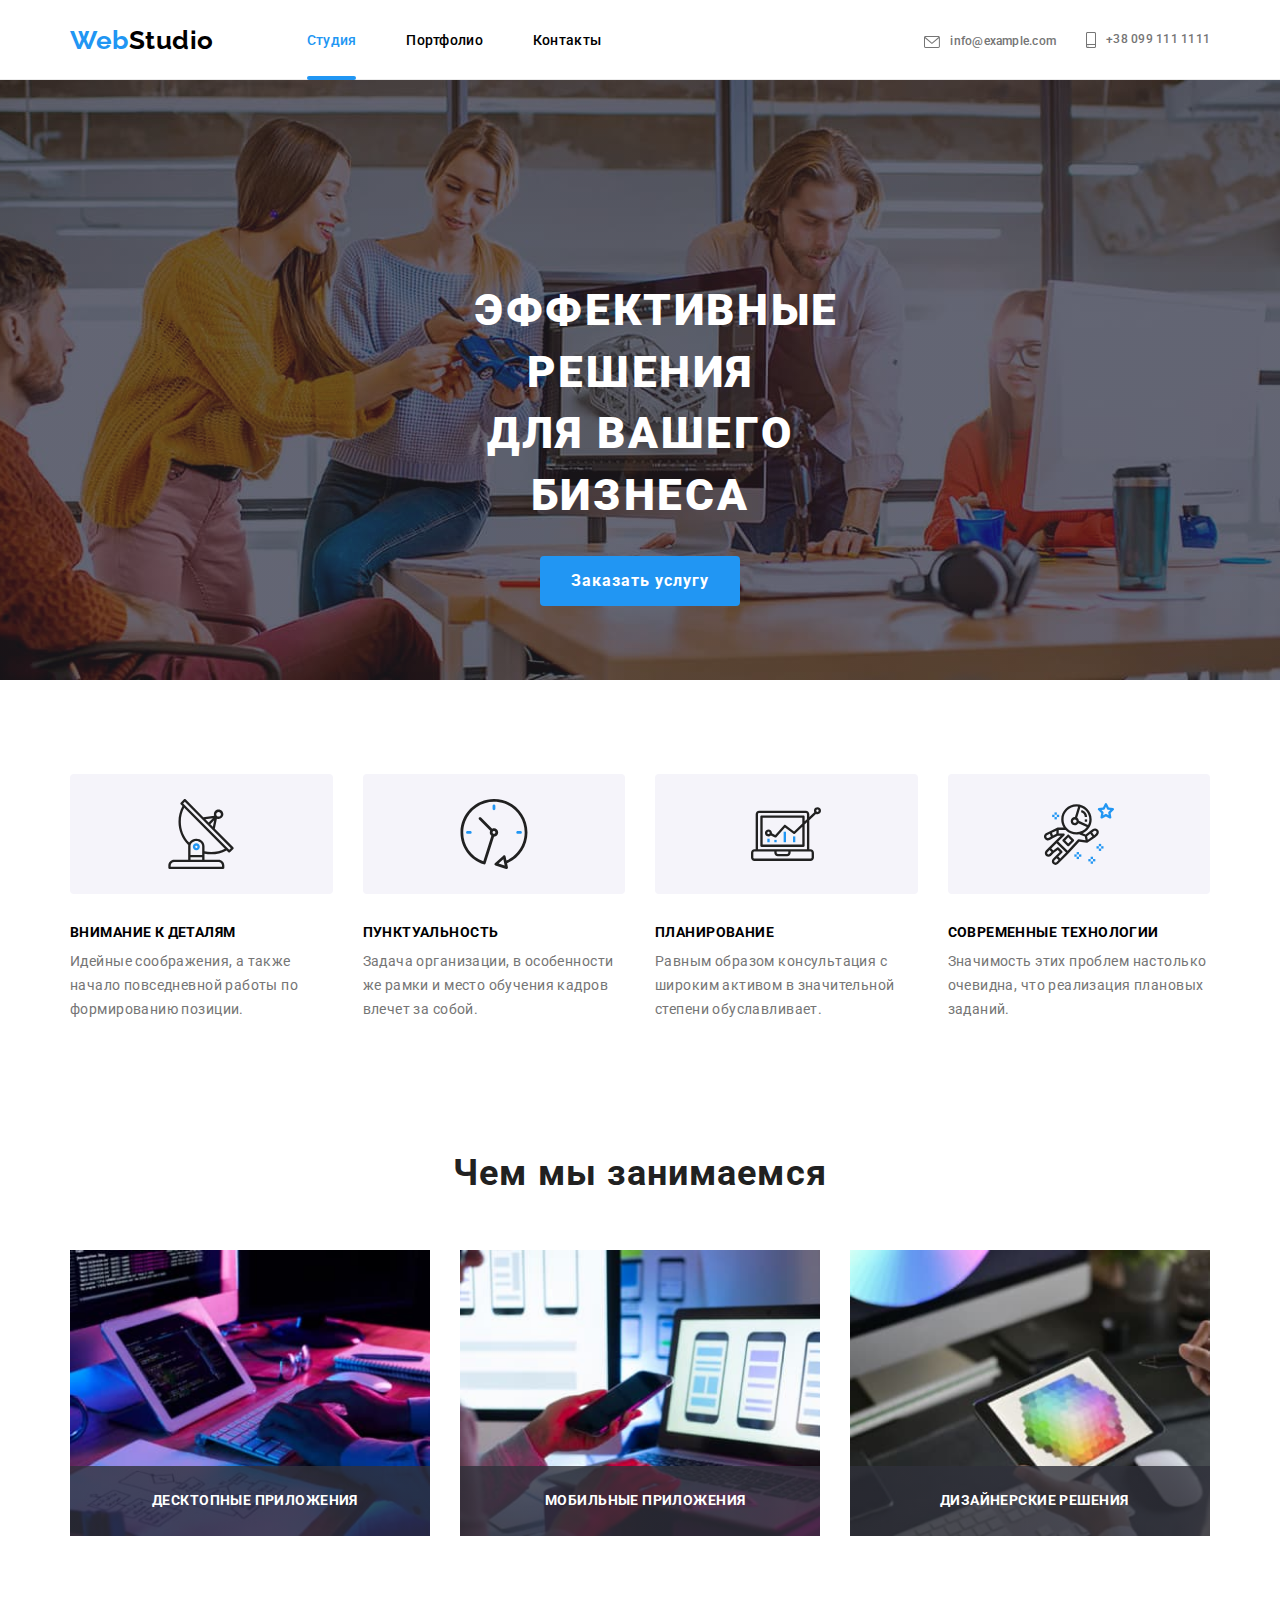
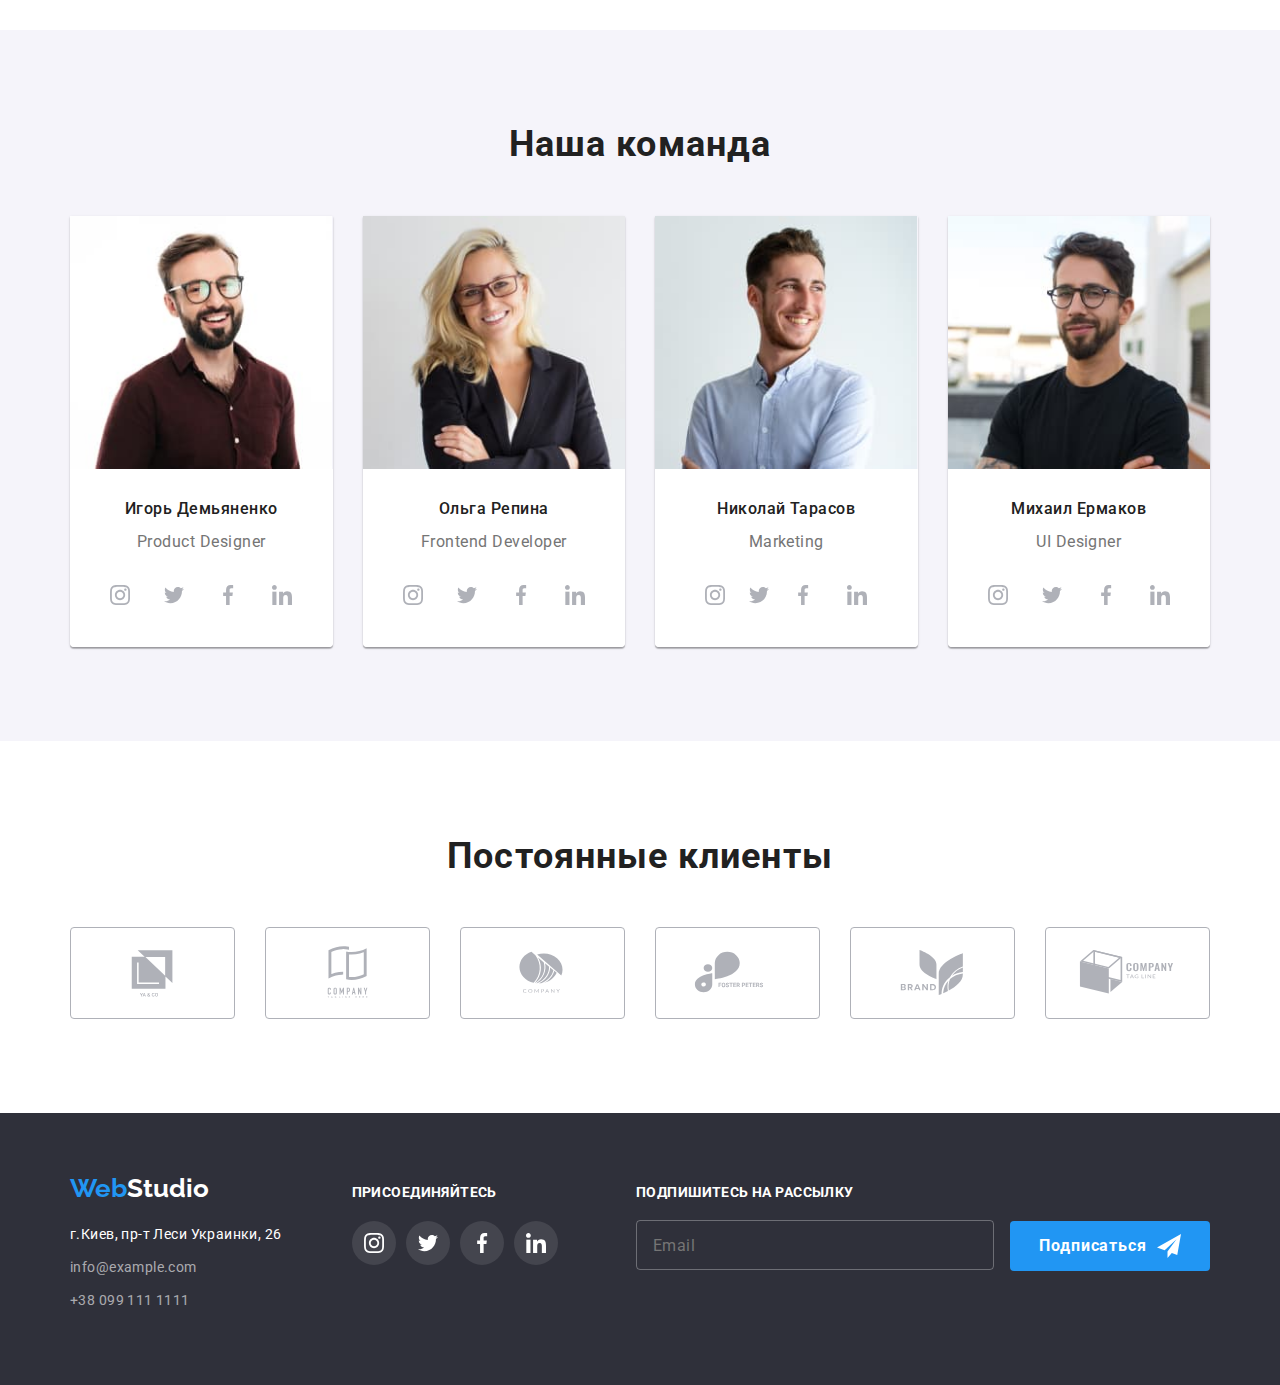
==== commit f16aa032: "index.html" ====
--- a/index.html
+++ b/index.html
@@ -80,40 +80,42 @@
               </li>
             </ul>
 
-            <div class="mob-adress">
-              <ul class="mob-adress__list">
-                <li class="mob-adress__item">
-                  <a href="tel:+380991111111" class="mob-adress__phone"
-                    ><svg class="mob-adress__icon" width="10" height="16">
-                      <use href="images/icons.svg.svg#icon-smartphone"></use>
-                    </svg>
-                    +38 099 111 1111</a
-                  >
+            <div class="mob-menu__bottom">
+              <div class="mob-adress">
+                <ul class="mob-adress__list">
+                  <li class="mob-adress__item">
+                    <a href="tel:+380991111111" class="mob-adress__phone"
+                      ><svg class="mob-adress__icon" width="10" height="16">
+                        <use href="images/icons.svg.svg#icon-smartphone"></use>
+                      </svg>
+                      +38 099 111 1111</a
+                    >
+                  </li>
+                  <li class="mob-adress__item">
+                    <a href="mailto:info@example.com" class="mob-adress__mail"
+                      ><svg class="mob-adress__icon" width="16" height="12">
+                        <use href="images/icons.svg.svg#icon-envelope"></use>
+                      </svg>
+                      info@devstudio.com</a
+                    >
+                  </li>
+                </ul>
+              </div>
+              <ul class="mob-menu-social__list">
+                <li class="mob-menu-social__item">
+                  <a href="" class="mob-menu-social__link">Instagram</a>
                 </li>
-                <li class="mob-adress__item">
-                  <a href="mailto:info@example.com" class="mob-adress__mail"
-                    ><svg class="mob-adress__icon" width="16" height="12">
-                      <use href="images/icons.svg.svg#icon-envelope"></use>
-                    </svg>
-                    info@devstudio.com</a
-                  >
+                <li class="mob-menu-social__item">
+                  <a href="" class="mob-menu-social__link">Twitter</a>
+                </li>
+                <li class="mob-menu-social__item">
+                  <a href="" class="mob-menu-social__link">Facebook</a>
+                </li>
+                <li class="mob-menu-social__item">
+                  <a href="" class="mob-menu-social__link">Linkedin</a>
                 </li>
               </ul>
             </div>
-            <ul class="mob-menu-social__list">
-              <li class="mob-menu-social__item">
-                <a href="" class="mob-menu-social__link">Instagram</a>
-              </li>
-              <li class="mob-menu-social__item">
-                <a href="" class="mob-menu-social__link">Twitter</a>
-              </li>
-              <li class="mob-menu-social__item">
-                <a href="" class="mob-menu-social__link">Facebook</a>
-              </li>
-              <li class="mob-menu-social__item">
-                <a href="" class="mob-menu-social__link">Linkedin</a>
-              </li>
-            </ul>
           </div>
         </div>
       </div>
--- a/css/main.min.css
+++ b/css/main.min.css
@@ -1,3 +1,3 @@
 :root{--primary-color-text: #212121;--secondary-text-color: #757575;--hero-text-color: #ffffff;--hero-background-color: #2f303a;--hero-button-ineractive-color: #188ce8;--ineractive-color: #2196f3;--active-color: #000000;--footer-text-color: rgba(255, 255, 255, 0.6);--portfolio-colors: #f5f4fa;--border-color: #ececec;--border-portfolio-color: #eeeeee;--hero-linear-gradient-color: #2f303a 40 %;--social-link-icon: #afb1b8;--social-icon-background: rgba(255, 255, 255, 0.1);--portfolio-box-shadow-color: 0px 1px 1px rgba(0, 0, 0, 0.12),
-    0px 4px 4px rgba(0, 0, 0, 0.06), 1px 4px 6px rgba(0, 0, 0, 0.16)}.visually-hidden{position:absolute;white-space:nowrap;width:1px;height:1px;overflow:hidden;border:0;padding:0;clip:rect(0 0 0 0);-webkit-clip-path:inset(50%);clip-path:inset(50%);margin:-1px}p,h1,h2,h3,h4,h5,h6{margin:0}ul{list-style:none;margin:0;padding:0}img{display:block;width:100%;height:auto}body{background-color:#fff;color:var(--secondary-text-color);font-family:Roboto, sans-serif}.adress__mail{text-decoration:none;letter-spacing:0.02em;color:var(--secondary-text-color);font-weight:500;font-size:14px;line-height:1.14;display:-webkit-box;display:-ms-flexbox;display:flex;-webkit-box-align:center;-ms-flex-align:center;align-items:center;-webkit-transition-property:color;transition-property:color;-webkit-transition-duration:250ms;transition-duration:250ms;-webkit-transition-timing-function:cubic-bezier(0.4, 0, 0.2, 1);transition-timing-function:cubic-bezier(0.4, 0, 0.2, 1)}.adress__mail:hover,.adress__mail:focus{color:var(--ineractive-color);outline:none}@media screen and (min-width: 767.98px){.adress__mail{font-size:12px;line-height:1.16;padding-top:21px;margin-bottom:10px}}@media screen and (min-width: 1199.98px){.adress__mail{font-size:12px;line-height:1.14;padding-top:32px;padding-bottom:32px;margin-bottom:0}}.adress__phone{text-decoration:none;letter-spacing:0.02em;color:var(--secondary-text-color);font-weight:500;font-size:14px;line-height:1.2;display:-webkit-box;display:-ms-flexbox;display:flex;-webkit-box-align:center;-ms-flex-align:center;align-items:center;-webkit-transition-property:color;transition-property:color;-webkit-transition-duration:250ms;transition-duration:250ms;-webkit-transition-timing-function:cubic-bezier(0.4, 0, 0.2, 1);transition-timing-function:cubic-bezier(0.4, 0, 0.2, 1)}.adress__phone:hover,.adress__phone:focus{color:var(--ineractive-color);outline:none}@media screen and (min-width: 767.98px){.adress__phone{font-size:12px;line-height:1.16;padding-bottom:21px;font-size:12px}}@media screen and (min-width: 1199.98px){.adress__phone{font-size:12px;line-height:1.14;padding-top:32px;padding-bottom:32px}}.adress__icon{display:-webkit-box;display:-ms-flexbox;display:flex;fill:currentColor}.adress__icon:hover,.adress__icon:focus{color:var(--ineractive-color)}.adress__icon{margin-right:10px}.footer-contacts{font-style:normal;font-weight:400;letter-spacing:0.03em}.footer__map{color:var(--hero-text-color);text-decoration:none;font-size:14px;line-height:1.7;letter-spacing:0.03em;margin-bottom:9px;display:block;-webkit-transition-property:color;transition-property:color;-webkit-transition-duration:250ms;transition-duration:250ms;-webkit-transition-timing-function:cubic-bezier(0.4, 0, 0.2, 1);transition-timing-function:cubic-bezier(0.4, 0, 0.2, 1)}.footer__map:hover,.footer__map:focus{color:var(--ineractive-color);outline:none}.footer__email{color:var(--footer-text-color);text-decoration:none;font-size:14px;line-height:1.7;letter-spacing:0.03em;margin-bottom:9px;display:block;-webkit-transition-property:color;transition-property:color;-webkit-transition-duration:250ms;transition-duration:250ms;-webkit-transition-timing-function:cubic-bezier(0.4, 0, 0.2, 1);transition-timing-function:cubic-bezier(0.4, 0, 0.2, 1)}.footer__email:hover,.footer__email:focus{color:var(--ineractive-color);outline:none}.footer__tel{color:var(--footer-text-color);text-decoration:none;font-size:14px;line-height:1.7;letter-spacing:0.03em;display:block;-webkit-transition-property:color;transition-property:color;-webkit-transition-duration:250ms;transition-duration:250ms;-webkit-transition-timing-function:cubic-bezier(0.4, 0, 0.2, 1);transition-timing-function:cubic-bezier(0.4, 0, 0.2, 1)}.footer__tel:hover,.footer__tel:focus{color:var(--ineractive-color);outline:none}.container{width:100%;padding-left:15px;padding-right:15px;margin-left:auto;margin-right:auto}@media screen and (min-width: 480px){.container{width:450px}}@media screen and (min-width: 768px){.container{width:738px}}@media screen and (min-width: 1200px){.container{width:1170px}}.navigation__title{font-family:'Raleway', sans-serif;text-decoration:none;color:var(--ineractive-color);font-weight:700;font-size:24px;line-height:1.17;letter-spacing:0.02em;padding-top:24px;padding-bottom:25px}@media screen and (min-width: 1199.98px){.navigation__title{font-size:26px;line-height:1.17}}.navigation__logo--black-color{font-family:'Raleway', sans-serif;color:var(--active-color);font-weight:700;font-size:24px;line-height:1.17;letter-spacing:0.02em}@media screen and (min-width: 1199.98px){.navigation__logo--black-color{font-size:26px;line-height:1.17}}.footer-adress__title{font-family:'Raleway', sans-serif;text-decoration:none;color:var(--ineractive-color);font-weight:700;font-size:24px;line-height:1.17;display:block;margin-bottom:20px}@media screen and (min-width: 767.98px){.footer-adress__title{font-size:26px}}.footer-adress__logo--white-color{color:var(--hero-text-color);font-family:'Raleway', sans-serif;font-weight:700;text-decoration:none;font-size:24px;line-height:1.17}@media screen and (min-width: 767.98px){.footer-adress__logo--white-color{font-size:26px}}.backdrop{position:fixed;top:0;left:0;width:100vw;height:100vh;opacity:1;-webkit-transition-property:opacity, visibility;transition-property:opacity, visibility;-webkit-transition-duration:250ms;transition-duration:250ms;-webkit-transition-timing-function:cubic-bezier(0.4, 0, 0.2, 1);transition-timing-function:cubic-bezier(0.4, 0, 0.2, 1);background-color:rgba(0,0,0,0.2)}.backdrop.is-hidden{opacity:0;pointer-events:none;visibility:hidden}.backdrop.is-hidden .modal{-webkit-transform:translate(-50%, -50%) scale(0.9);transform:translate(-50%, -50%) scale(0.9)}.modal{position:absolute;max-height:609px;padding:40px;top:50%;left:50%;visibility:visible;-webkit-transform:translate(-50%, -50%) scale(1);transform:translate(-50%, -50%) scale(1);-webkit-transition-property:visibility, -webkit-transform;transition-property:visibility, -webkit-transform;transition-property:transform, visibility;transition-property:transform, visibility, -webkit-transform;-webkit-transition-duration:250ms;transition-duration:250ms;-webkit-transition-timing-function:cubic-bezier(0.4, 0, 0.2, 1);transition-timing-function:cubic-bezier(0.4, 0, 0.2, 1);border-radius:4px;background-color:#fff;-webkit-box-shadow:0px 1px 3px rgba(0,0,0,0.12),0px 1px 1px rgba(0,0,0,0.14),0px 2px 1px rgba(0,0,0,0.2);box-shadow:0px 1px 3px rgba(0,0,0,0.12),0px 1px 1px rgba(0,0,0,0.14),0px 2px 1px rgba(0,0,0,0.2)}@media screen and (max-width: 479px){.modal{width:100%}}@media screen and (min-width: 480px){.modal{width:450px}}@media screen and (min-width: 1199.98px){.modal{width:528px;min-height:581px}}.close-button{position:absolute;display:-webkit-box;display:-ms-flexbox;display:flex;-webkit-box-align:center;-ms-flex-align:center;align-items:center;-webkit-box-pack:center;-ms-flex-pack:center;justify-content:center;top:8px;right:8px;width:30px;height:30px;margin:0;padding:0;cursor:pointer;border-radius:50%;border:1px solid rgba(0,0,0,0.1);color:#000000;background-color:#fff;-webkit-transition-property:color, -webkit-box-shadow;transition-property:color, -webkit-box-shadow;transition-property:color, box-shadow;transition-property:color, box-shadow, -webkit-box-shadow;-webkit-transition-duration:250ms;transition-duration:250ms;-webkit-transition-timing-function:cubic-bezier(0.4, 0, 0.2, 1);transition-timing-function:cubic-bezier(0.4, 0, 0.2, 1)}.close-button:hover,.close-button:focus{color:#2196f3;-webkit-box-shadow:0px 1px 3px rgba(0,0,0,0.12),0px 1px 1px rgba(0,0,0,0.14),0px 2px 1px rgba(0,0,0,0.2);box-shadow:0px 1px 3px rgba(0,0,0,0.12),0px 1px 1px rgba(0,0,0,0.14),0px 2px 1px rgba(0,0,0,0.2)}.icon-close{fill:currentColor}.form-field{margin-bottom:10px}.modal-title{font-weight:700;font-size:20px;line-height:1.15;text-align:center;letter-spacing:0.03em;color:#212121;margin-bottom:12px}.modal-input{width:100%;height:40px;padding-left:42px;border:1px solid rgba(33,33,33,0.2);border-radius:4px;-webkit-transition-property:border-color;transition-property:border-color;-webkit-transition-duration:250ms;transition-duration:250ms;-webkit-transition-timing-function:cubic-bezier(0.4, 0, 0.2, 1);transition-timing-function:cubic-bezier(0.4, 0, 0.2, 1);cursor:pointer}.modal-input:hover,.modal-input:focus{border-color:var(--ineractive-color);outline:none}.form-wrap{position:relative}.modal-icon{position:absolute;left:12px;top:50%;-webkit-transform:translateY(-50%);transform:translateY(-50%)}.modal-input:hover+.modal-icon,.modal-input:focus+.modal-icon{fill:var(--ineractive-color)}.label-name{display:block;cursor:pointer;margin-bottom:4px;font-weight:400;font-size:12px;line-height:1.16;letter-spacing:0.01em;color:#757575}.form-comment{margin-bottom:20px}.label-comment{width:100%;height:120px;padding:12px 16px;border:1px solid rgba(33,33,33,0.2);border-radius:4px;resize:none;-webkit-transition-property:border-color;transition-property:border-color;-webkit-transition-duration:250ms;transition-duration:250ms;-webkit-transition-timing-function:cubic-bezier(0.4, 0, 0.2, 1);transition-timing-function:cubic-bezier(0.4, 0, 0.2, 1)}.label-comment:hover,.label-comment:focus{border-color:var(--ineractive-color);outline:none}.label-comment::-webkit-input-placeholder{font-weight:400;font-size:12px;line-height:1.16;letter-spacing:0.01em;color:rgba(117,117,117,0.5)}.label-comment:-ms-input-placeholder{font-weight:400;font-size:12px;line-height:1.16;letter-spacing:0.01em;color:rgba(117,117,117,0.5)}.label-comment::-ms-input-placeholder{font-weight:400;font-size:12px;line-height:1.16;letter-spacing:0.01em;color:rgba(117,117,117,0.5)}.label-comment::placeholder{font-weight:400;font-size:12px;line-height:1.16;letter-spacing:0.01em;color:rgba(117,117,117,0.5)}.form-checkbox{margin-bottom:30px}.modal-check{display:-webkit-box;display:-ms-flexbox;display:flex;-webkit-box-align:center;-ms-flex-align:center;align-items:center;font-weight:400;font-size:14px;line-height:1.71;letter-spacing:0.03em;color:#757575}.modal-check svg{display:-webkit-box;display:-ms-flexbox;display:flex;-webkit-box-align:center;-ms-flex-align:center;align-items:center;-webkit-box-pack:center;-ms-flex-pack:center;justify-content:center;margin-right:9px;border:2px solid var(--primary-color-text);border-radius:2px;-webkit-transition-property:background-color, fill, border;transition-property:background-color, fill, border;-webkit-transition-duration:250ms;transition-duration:250ms;-webkit-transition-timing-function:cubic-bezier(0.4, 0, 0.2, 1);transition-timing-function:cubic-bezier(0.4, 0, 0.2, 1)}.check-icon{fill:transparent}.modal-checkbox-custom:focus+.modal-check svg{outline:1px solid var(--ineractive-color)}.modal-checkbox-custom:checked+.modal-check svg{background-color:var(--ineractive-color);border:none}.modal-checkbox-custom:checked+.modal-check svg{fill:#ffffff}.checkbox-terms{font-weight:400;font-size:14px;line-height:1.71;letter-spacing:0.03em;color:var(--ineractive-color)}.btn-div{display:-webkit-box;display:-ms-flexbox;display:flex;-webkit-box-align:center;-ms-flex-align:center;align-items:center;text-align:center;-webkit-box-pack:center;-ms-flex-pack:center;justify-content:center}.btn-submit{min-width:200px;height:50px;padding:10px 56px;cursor:pointer;font-weight:700;font-size:16px;line-height:1.87;letter-spacing:0.06em;color:#ffffff;background-color:var(--ineractive-color);-webkit-box-shadow:0px 4px 4px rgba(0,0,0,0.15);box-shadow:0px 4px 4px rgba(0,0,0,0.15);border:none;border-radius:4px;-webkit-transition-property:color, background-color, -webkit-box-shadow;transition-property:color, background-color, -webkit-box-shadow;transition-property:color, background-color, box-shadow;transition-property:color, background-color, box-shadow, -webkit-box-shadow;-webkit-transition-duration:250ms;transition-duration:250ms;-webkit-transition-timing-function:cubic-bezier(0.4, 0, 0.2, 1);transition-timing-function:cubic-bezier(0.4, 0, 0.2, 1)}.btn-submit:hover,.btn-submit:focus{color:#ffffff;background-color:var(--hero-button-ineractive-color);-webkit-box-shadow:0px 4px 4px rgba(0,0,0,0.15);box-shadow:0px 4px 4px rgba(0,0,0,0.15);outline:none}.header{position:relative;border-bottom:1px solid var(--border-color);max-height:80px;margin-left:auto;margin-right:auto}.header__container{position:relative;display:-webkit-box;display:-ms-flexbox;display:flex;-webkit-box-align:center;-ms-flex-align:center;align-items:center}.navigation{display:none}@media screen and (min-width: 767.98px){.navigation{display:-webkit-box;display:-ms-flexbox;display:flex;-webkit-box-align:center;-ms-flex-align:center;align-items:center}}.nav{display:none}@media screen and (min-width: 767.98px){.nav{display:-webkit-box;display:-ms-flexbox;display:flex;margin-left:93px}}.nav__item+.nav__item{margin-left:50px}.nav__link{position:relative}.nav__link{color:var(--active-color);font-weight:500;font-size:14px;line-height:1.17;text-decoration:none;letter-spacing:0.02em;padding-top:32px;padding-bottom:32px;-webkit-transition-property:color;transition-property:color;-webkit-transition-duration:250ms;transition-duration:250ms;-webkit-transition-timing-function:cubic-bezier(0.4, 0, 0.2, 1);transition-timing-function:cubic-bezier(0.4, 0, 0.2, 1)}.nav__link:hover,.nav__link:focus{color:var(--ineractive-color);outline:none}.adress-list{display:none}@media screen and (min-width: 767.98px){.adress-list{display:block;margin-left:auto}}@media screen and (min-width: 1199.98px){.adress-list{display:-webkit-box;display:-ms-flexbox;display:flex;-webkit-box-align:baseline;-ms-flex-align:baseline;align-items:baseline;margin-left:auto}}@media screen and (min-width: 1199.98px){.adress__item+.adress__item{margin-left:30px}}.mob-menu{width:100%;height:100%;display:-webkit-box;display:-ms-flexbox;display:flex;-webkit-box-orient:vertical;-webkit-box-direction:normal;-ms-flex-direction:column;flex-direction:column;-webkit-box-pack:justify;-ms-flex-pack:justify;justify-content:space-between}@media screen and (min-width: 767.98px){.mob-menu{display:none}}.mob-menu__container{position:fixed;background-color:#fff;width:100vw;height:100%;overflow:auto;padding-top:48px;padding-bottom:48px;top:0;left:0;opacity:0;visibility:hidden;pointer-events:none;-webkit-transition:opacity 250ms cubic-bezier(0.4, 0, 0.2, 1),visibility 250ms cubic-bezier(0.4, 0, 0.2, 1);transition:opacity 250ms cubic-bezier(0.4, 0, 0.2, 1),visibility 250ms cubic-bezier(0.4, 0, 0.2, 1)}@media screen and (min-width: 767.98px){.mob-menu__container{display:none}}.open-menu-btn,.close-menu-btn{position:absolute;color:#212121;top:10px;right:15px;width:40px;height:40px;background-color:transparent;border:none;cursor:pointer;-webkit-transition-property:color;transition-property:color;-webkit-transition-duration:250ms;transition-duration:250ms;-webkit-transition-timing-function:cubic-bezier(0.4, 0, 0.2, 1);transition-timing-function:cubic-bezier(0.4, 0, 0.2, 1)}.open-menu-btn:hover,.open-menu-btn:focus,.close-menu-btn:hover,.close-menu-btn:focus{color:var(--hero-button-ineractive-color)}@media screen and (min-width: 767.98px){.open-menu-btn,.close-menu-btn{display:none}}.mob-menu__container.is-open{z-index:999;opacity:1;visibility:visible;pointer-events:auto}.mob-menu__item:not(:last-child){margin-bottom:32px}.mob-menu__link{text-decoration:none;font-family:'Roboto';font-style:normal;font-weight:500;font-size:40px;line-height:1.17;letter-spacing:0.02em;color:#212121}.mob-adress__item:not(:last-child){margin-bottom:32px}.mob-adress__phone{text-decoration:none;font-weight:500;font-size:34px;line-height:1.17;letter-spacing:0.02em;color:#2196F3}.mob-adress__mail{text-decoration:none;font-weight:500;font-size:24px;line-height:28px;letter-spacing:0.02em;color:#757575}.mob-adress__icon{display:none}.current{color:var(--ineractive-color)}@media screen and (min-width: 767.98px){.current{color:var(--ineractive-color)}.current::after{content:'';position:absolute;top:76px;left:0;width:100%;height:4px;border-radius:2px;background-color:var(--ineractive-color)}}.mob-menu-social__list{display:-webkit-box;display:-ms-flexbox;display:flex;-ms-flex-wrap:wrap;flex-wrap:wrap;-webkit-box-align:baseline;-ms-flex-align:baseline;align-items:baseline}.mob-menu-social__item+.mob-menu-social__item{margin-left:20px}.mob-menu-social__item:not(:last-child){border-right:1px solid rgba(33,33,33,0.2)}.mob-menu-social__link{position:relative;padding-right:10px;text-decoration:none;font-style:normal;font-weight:500;font-size:18px;line-height:1.22;letter-spacing:0.02em;color:#2196F3}.hero-section{text-align:center;width:450px;padding-top:118px;padding-bottom:118px}@media screen and (min-width: 767.98px){.hero-section{text-align:center;width:780px;padding-top:118px;padding-bottom:118px}}@media screen and (min-width: 1199.98px){.hero-section{text-align:center;width:1600px;padding-top:200px;padding-bottom:200px}}.hero__container{width:100%}@media screen and (min-width: 767.98px){.hero__container{width:360px}}@media screen and (min-width: 1199.98px){.hero__container{width:696px}}.overlay{max-width:100vw;margin-left:auto;margin-right:auto;background-color:var(--hero-background-color);background-image:-webkit-gradient(linear, left top, right top, from(rgba(47,48,58,0.4)), to(rgba(47,48,58,0.4))),url(../images/hero-img-tel.jpg);background-image:linear-gradient(to right, rgba(47,48,58,0.4), rgba(47,48,58,0.4)),url(../images/hero-img-tel.jpg);background-position:center;background-repeat:no-repeat;background-size:cover}@media (min-device-pixel-ratio: 2), (-webkit-min-device-pixel-ratio: 2), (min-resolution: 192dpi), (min-resolution: 2dppx){.overlay .box{background-image:url(/images/hero-img-tel-2x.jpg)}}@media screen and (min-width: 767.98px){.overlay{width:100%;background-image:-webkit-gradient(linear, left top, right top, from(rgba(47,48,58,0.4)), to(rgba(47,48,58,0.4))),url(../images/hero-img-tab.jpg);background-image:linear-gradient(to right, rgba(47,48,58,0.4), rgba(47,48,58,0.4)),url(../images/hero-img-tab.jpg)}}@media screen and (min-width: 767.98px) and (min-device-pixel-ratio: 2), screen and (min-width: 767.98px) and (-webkit-min-device-pixel-ratio: 2), screen and (min-width: 767.98px) and (min-resolution: 192dpi), screen and (min-width: 767.98px) and (min-resolution: 2dppx){.overlay .box{background-image:url(/images/hero-img-tab-2x.jpg)}}@media screen and (min-width: 1199.98px){.overlay{max-width:100vw;height:600px;margin-left:auto;margin-right:auto;background-color:var(--hero-background-color);background-image:-webkit-gradient(linear, left top, right top, from(rgba(47,48,58,0.4)), to(rgba(47,48,58,0.4))),url(../images/hero.jpg);background-image:linear-gradient(to right, rgba(47,48,58,0.4), rgba(47,48,58,0.4)),url(../images/hero.jpg)}}@media screen and (min-width: 1199.98px) and (min-device-pixel-ratio: 2), screen and (min-width: 1199.98px) and (-webkit-min-device-pixel-ratio: 2), screen and (min-width: 1199.98px) and (min-resolution: 192dpi), screen and (min-width: 1199.98px) and (min-resolution: 2dppx){.overlay .box{background-image:url(../images/hero-img-2x.jpg)}}.hero__title{color:var(--hero-text-color);font-weight:900;font-size:26px;line-height:1.6;text-align:center;letter-spacing:0.06em;text-transform:uppercase;margin-bottom:30px;margin-left:auto;margin-right:auto}@media screen and (min-width: 1199.98px){.hero__title{color:var(--hero-text-color);font-weight:900;font-size:44px;line-height:1.4;text-align:center;letter-spacing:0.06em;text-transform:uppercase;margin-bottom:30px;margin-left:auto;margin-right:auto}}.hero__button{color:var(--hero-text-color);background-color:var(--ineractive-color);font-family:inherit;font-weight:700;font-size:16px;line-height:1.87;-webkit-box-align:center;-ms-flex-align:center;align-items:center;text-align:center;cursor:pointer;letter-spacing:0.06em;border-radius:4px;border:none;min-width:200px;height:50px;-webkit-transition-property:color, background-color, -webkit-box-shadow;transition-property:color, background-color, -webkit-box-shadow;transition-property:color, background-color, box-shadow;transition-property:color, background-color, box-shadow, -webkit-box-shadow;-webkit-transition-duration:250ms;transition-duration:250ms;-webkit-transition-timing-function:cubic-bezier(0.4, 0, 0.2, 1);transition-timing-function:cubic-bezier(0.4, 0, 0.2, 1)}.hero__button:hover,.hero__button:focus{color:var(--hero-text-color);background-color:var(--hero-button-ineractive-color);-webkit-box-shadow:0px 4px 4px rgba(0,0,0,0.15);box-shadow:0px 4px 4px rgba(0,0,0,0.15);outline:none}.team-section,.clients-section{padding-top:60px;padding-bottom:60px;padding-right:15px;padding-left:15px}@media screen and (min-width: 1199.98px){.team-section,.clients-section{padding-top:94px;padding-bottom:94px}}.team-section{background-color:var(--portfolio-colors)}.section{padding-top:60px;padding-bottom:60px}@media screen and (min-width: 767.98px){.section{padding-top:60px;padding-bottom:60px}}@media screen and (min-width: 1199.98px){.section{padding-top:94px;padding-bottom:47px}}.features-list{text-align:left}@media screen and (min-width: 767.98px){.features-list{display:-webkit-box;display:-ms-flexbox;display:flex;-ms-flex-wrap:wrap;flex-wrap:wrap;margin-left:-30px}}@media screen and (min-width: 1199.98px){.features-list{display:-webkit-box;display:-ms-flexbox;display:flex;-ms-flex-wrap:nowrap;flex-wrap:nowrap;margin-left:-30px}}@media screen and (min-width: 767.98px){.features-list__item{-ms-flex-preferred-size:calc(100% / 2 - 30px);flex-basis:calc(100% / 2 - 30px);margin-left:30px}}@media screen and (min-width: 1199.98px){.features-list__item{-ms-flex-preferred-size:calc(100% / 4 - 30px);flex-basis:calc(100% / 4 - 30px);margin-left:30px}}.features-list__title{text-align:center;color:var(--active-color);font-weight:700;font-size:14px;line-height:1.17;letter-spacing:0.03em;text-transform:uppercase;margin-bottom:10px}@media screen and (min-width: 767.98px){.features-list__title{text-align:start}}.features-list__text{color:var(--secondary-text-color);font-size:14px;line-height:1.71;letter-spacing:0.03em}.features-list__box{display:-webkit-box;display:-ms-flexbox;display:flex;-webkit-box-pack:center;-ms-flex-pack:center;justify-content:center;-webkit-box-align:center;-ms-flex-align:center;align-items:center;margin-bottom:30px;background-color:var(--portfolio-colors);width:100%;height:120px;border-radius:4px}.about-section{padding-top:47px;padding-bottom:94px;display:none}@media screen and (min-width: 1199.98px){.about-section{display:block}}.about-list__decor-item{position:relative}.description{position:absolute;bottom:0;left:0;width:100%;height:70px;background-image:-webkit-gradient(linear, left top, left bottom, from(rgba(47,48,58,0.8)), to(rgba(47,48,58,0.8)));background-image:linear-gradient(rgba(47,48,58,0.8), rgba(47,48,58,0.8))}.description__text-one{position:absolute;bottom:27px;left:82px;color:#ffffff;font-weight:700;font-size:14px;line-height:1.14;text-align:center;letter-spacing:0.03em;text-transform:uppercase}.description__text-two{position:absolute;bottom:27px;left:85px;color:#ffffff;font-weight:700;font-size:14px;line-height:1.14;text-align:center;letter-spacing:0.03em;text-transform:uppercase}.description__text-three{position:absolute;bottom:27px;left:90px;color:#ffffff;font-weight:700;font-size:14px;line-height:1.14;text-align:center;letter-spacing:0.03em;text-transform:uppercase}.about-list{display:-webkit-box;display:-ms-flexbox;display:flex;margin-left:-30px}.about-list__item{-ms-flex-preferred-size:calc(100% / 3 - 30px);flex-basis:calc(100% / 3 - 30px);margin-left:30px}.about-us__title,.our-team__title{color:var(--primary-color-text);font-weight:700;font-size:36px;line-height:1.5;letter-spacing:0.03em;margin-bottom:50px;text-align:center}.team__container{margin-left:auto;margin-right:auto;padding-left:15px;padding-right:15px}.our-team__title{font-weight:700;font-size:28px;line-height:1.17;text-align:center;letter-spacing:0.03em;color:#212121}@media screen and (min-width: 1199.98px){.our-team__title{font-size:36px;line-height:1.16}}.team-list{text-align:center;margin-bottom:-30px}@media screen and (min-width: 767.98px){.team-list{display:-webkit-box;display:-ms-flexbox;display:flex;-ms-flex-wrap:wrap;flex-wrap:wrap;margin-left:-30px}}@media screen and (min-width: 1199.98px){.team-list{display:-webkit-box;display:-ms-flexbox;display:flex;-ms-flex-wrap:nowrap;flex-wrap:nowrap;margin-left:-30px}}.team-list__item{margin-bottom:30px}@media screen and (min-width: 767.98px){.team-list__item{-ms-flex-preferred-size:calc(100% / 2 - 30px);flex-basis:calc(100% / 2 - 30px);margin-left:30px}}@media screen and (min-width: 1199.98px){.team-list__item{-ms-flex-preferred-size:calc(100% / 4 - 30px);flex-basis:calc(100% / 4 - 30px);margin-left:30px}}.team-list__item{-webkit-box-shadow:0px 1px 3px rgba(0,0,0,0.12),0px 1px 1px rgba(0,0,0,0.14),0px 2px 1px rgba(0,0,0,0.2);box-shadow:0px 1px 3px rgba(0,0,0,0.12),0px 1px 1px rgba(0,0,0,0.14),0px 2px 1px rgba(0,0,0,0.2);border-radius:0px 0px 4px 4px}.team-member{background-color:var(--hero-text-color);padding-top:30px;padding-bottom:30px;border-radius:0px 0px 4px 4px}.team-member__name{color:var(--primary-color-text);font-weight:500;font-size:16px;line-height:1.2;letter-spacing:0.03em;margin-bottom:10px}.team-member__position{color:var(--secondary-text-color);font-size:16px;line-height:1.8;letter-spacing:0.03em;margin-bottom:16px}.team-social-list{display:-webkit-box;display:-ms-flexbox;display:flex;-webkit-box-pack:center;-ms-flex-pack:center;justify-content:center}.team-social__item+.team-social__item{margin-left:10px}.team-social__link{width:44px;height:44px;border-radius:50%;display:-webkit-box;display:-ms-flexbox;display:flex;-webkit-box-align:center;-ms-flex-align:center;align-items:center;-webkit-box-pack:center;-ms-flex-pack:center;justify-content:center;color:var(--social-link-icon);-webkit-transition-property:color, background-color, border-color;transition-property:color, background-color, border-color;-webkit-transition-duration:250ms;transition-duration:250ms;-webkit-transition-timing-function:cubic-bezier(0.4, 0, 0.2, 1);transition-timing-function:cubic-bezier(0.4, 0, 0.2, 1)}.team-social__link:hover,.team-social__link:focus{background-color:var(--ineractive-color);color:var(--hero-text-color);border-color:var(--ineractive-color);outline:none}.team-social__icon{fill:currentColor}.footer{height:100%;background-color:var(--hero-background-color);margin-left:auto;margin-right:auto;padding-top:60px;padding-bottom:60px}@media screen and (max-width: 767px){.footer-adress{text-align:center;margin-bottom:60px}}@media screen and (min-width: 1199.98px){.footer-container{display:-webkit-box;display:-ms-flexbox;display:flex;-webkit-box-align:baseline;-ms-flex-align:baseline;align-items:baseline}}@media screen and (min-width: 767.98px){.footer-adress__tablet{display:-webkit-box;display:-ms-flexbox;display:flex;-webkit-box-align:baseline;-ms-flex-align:baseline;align-items:baseline;-ms-flex-pack:distribute;justify-content:space-around}}.footer-join-us{text-align:center;font-weight:700;font-style:normal;font-size:14px;line-height:1.14;letter-spacing:0.03em;text-transform:uppercase;color:var(--hero-text-color);margin-bottom:20px}@media screen and (min-width: 1199.98px){.footer-socials{display:-webkit-box;display:-ms-flexbox;display:flex;-webkit-box-align:start;-ms-flex-align:start;align-items:flex-start;margin-left:70px;-webkit-box-orient:vertical;-webkit-box-direction:normal;-ms-flex-direction:column;flex-direction:column}}.footer-social-list{display:-webkit-box;display:-ms-flexbox;display:flex;-webkit-box-pack:center;-ms-flex-pack:center;justify-content:center;margin-bottom:60px}.footer-social__item+.footer-social__item{margin-left:10px}.footer-social__link{width:44px;height:44px;border-radius:50%;display:-webkit-box;display:-ms-flexbox;display:flex;-webkit-box-align:center;-ms-flex-align:center;align-items:center;-webkit-box-pack:center;-ms-flex-pack:center;justify-content:center;background-color:var(--social-icon-background);color:var(--hero-text-color);-webkit-transition-property:color, background-color, border-color;transition-property:color, background-color, border-color;-webkit-transition-duration:250ms;transition-duration:250ms;-webkit-transition-timing-function:cubic-bezier(0.4, 0, 0.2, 1);transition-timing-function:cubic-bezier(0.4, 0, 0.2, 1)}.footer-social__link:hover,.footer-social__link:focus{background-color:var(--ineractive-color);border-color:var(--ineractive-color);color:var(--hero-text-color);outline:none}.footer-social__icon{fill:currentColor}@media screen and (min-width: 767.98px){.footer-subscribe{display:-webkit-box;display:-ms-flexbox;display:flex;-webkit-box-pack:center;-ms-flex-pack:center;justify-content:center}}@media screen and (min-width: 1199.98px){.footer-subscribe{display:-webkit-box;display:-ms-flexbox;display:flex;-webkit-box-align:baseline;-ms-flex-align:baseline;align-items:baseline;margin-left:auto}}.footer-subscribe__text{text-align:center;margin-bottom:20px;font-weight:700;font-size:14px;line-height:1.17;letter-spacing:0.03em;text-transform:uppercase;color:#ffffff}@media screen and (min-width: 1199.98px){.footer-subscribe__text{text-align:start}}.footer-subscribe__mail{margin-bottom:20px;width:100%;height:50px;padding-left:16px;padding-top:15px;padding-bottom:15px;font-weight:400;font-size:16px;line-height:1.25;letter-spacing:0.03em;color:rgba(255,255,255,0.6);background-color:transparent;border:1px solid rgba(255,255,255,0.3);border-radius:4px}@media screen and (min-width: 767.98px){.footer-subscribe__mail{width:450px}}@media screen and (min-width: 1199.98px){.footer-subscribe__mail{margin-bottom:0;width:358px}}.footer-subscribe__mail:focus{outline:none}.footer-subscribe__btn{display:-webkit-box;display:-ms-flexbox;display:flex;margin:0 auto;-webkit-box-align:center;-ms-flex-align:center;align-items:center;-webkit-box-pack:center;-ms-flex-pack:center;justify-content:center;text-align:center;min-width:200px;height:50px;cursor:pointer;font-weight:700;font-size:16px;line-height:30px;letter-spacing:0.06em;color:#ffffff;background:#2196f3;border-color:transparent;border-radius:4px;-webkit-transition-property:background-color;transition-property:background-color;-webkit-transition-duration:250ms;transition-duration:250ms;-webkit-transition-timing-function:cubic-bezier(0.4, 0, 0.2, 1);transition-timing-function:cubic-bezier(0.4, 0, 0.2, 1)}@media screen and (min-width: 1199.98px){.footer-subscribe__btn{display:-webkit-inline-box;display:-ms-inline-flexbox;display:inline-flex;margin-left:12px}}.footer-subscribe__btn:hover,.footer-subscribe__btn:focus{background-color:var(--hero-button-ineractive-color);outline:none}.footer-subscribe__icon-send{margin-left:10px}.portfolio-section{padding-top:60px;padding-bottom:60px}@media screen and (min-width: 1199.98px){.portfolio-section{padding-top:94px;padding-bottom:94px}}.buttons-list{display:-webkit-box;display:-ms-flexbox;display:flex;-ms-flex-wrap:wrap;flex-wrap:wrap}@media screen and (min-width: 767.98px){.buttons-list{display:-webkit-box;display:-ms-flexbox;display:flex;-webkit-box-align:center;-ms-flex-align:center;align-items:center;-webkit-box-pack:center;-ms-flex-pack:center;justify-content:center;margin-bottom:50px}}.buttons-list__item+.buttons-list__item{margin-left:8px}@media screen and (max-width: 767px){.buttons-list__item :nth-child(-n+3){margin-bottom:15px}}.buttons-list__btn{color:var(--primary-color-text);background-color:var(--portfolio-colors);font-family:inherit;cursor:pointer;font-weight:500;font-size:16px;line-height:1.6;letter-spacing:0.03em;padding:6px 22px;border-radius:4px;border:none;-webkit-transition-property:color, background-color, border-color, -webkit-box-shadow;transition-property:color, background-color, border-color, -webkit-box-shadow;transition-property:color, background-color, border-color, box-shadow;transition-property:color, background-color, border-color, box-shadow, -webkit-box-shadow;-webkit-transition-duration:250ms;transition-duration:250ms;-webkit-transition-timing-function:cubic-bezier(0.4, 0, 0.2, 1);transition-timing-function:cubic-bezier(0.4, 0, 0.2, 1)}.buttons-list__btn:hover,.buttons-list__btn:focus{color:var(--hero-text-color);background-color:var(--ineractive-color);border-color:var(--ineractive-color);-webkit-box-shadow:0px 3px 1px rgba(0,0,0,0.1),0px 1px 2px rgba(0,0,0,0.08),0px 2px 2px rgba(0,0,0,0.12);box-shadow:0px 3px 1px rgba(0,0,0,0.1),0px 1px 2px rgba(0,0,0,0.08),0px 2px 2px rgba(0,0,0,0.12);outline:none}.example-list{text-align:left;margin-top:40px;margin-bottom:-30px}@media screen and (min-width: 767.98px){.example-list{display:-webkit-box;display:-ms-flexbox;display:flex;-ms-flex-wrap:wrap;flex-wrap:wrap;margin-left:-30px}}@media screen and (min-width: 1199.98px){.example-list{display:-webkit-box;display:-ms-flexbox;display:flex;-ms-flex-wrap:wrap;flex-wrap:wrap;margin-left:-30px}}.example-list__link{display:-webkit-box;display:-ms-flexbox;display:flex;text-decoration:none;outline:none;height:100%;-webkit-box-orient:vertical;-webkit-box-direction:normal;-ms-flex-direction:column;flex-direction:column}.example-list__link:hover,.example-list__link:focus{-webkit-box-shadow:0px 1px 1px rgba(0,0,0,0.12),0px 4px 4px rgba(0,0,0,0.06),1px 4px 6px rgba(0,0,0,0.16);box-shadow:0px 1px 1px rgba(0,0,0,0.12),0px 4px 4px rgba(0,0,0,0.06),1px 4px 6px rgba(0,0,0,0.16)}.example-list__image{position:relative;overflow:hidden}.example-list__animation{position:absolute;overflow:scroll;bottom:0;left:0;width:100%;height:100%;background-color:rgba(33,150,243,0.9);-webkit-transform:translateY(101%);transform:translateY(101%);-webkit-transition-property:-webkit-transform, -webkit-box-shadow;transition-property:-webkit-transform, -webkit-box-shadow;transition-property:transform, box-shadow;transition-property:transform, box-shadow, -webkit-transform, -webkit-box-shadow;-webkit-transition-duration:250ms;transition-duration:250ms;-webkit-transition-timing-function:cubic-bezier(0.4, 0, 0.2, 1);transition-timing-function:cubic-bezier(0.4, 0, 0.2, 1)}.example-list__link:hover .example-list__animation,.example-list__link:focus .example-list__animation{-webkit-transform:translateY(0);transform:translateY(0)}.example-list__animation-text{position:absolute;width:100%;height:100%;top:50%;left:50%;-webkit-transform:translate(-50%, -50%);transform:translate(-50%, -50%);font-size:18px;line-height:1.55;letter-spacing:0.03em;color:#ffffff}@media screen and (min-width: 767.98px){.example-list__animation-text{width:322px;height:168px}}.example-list__item{margin-bottom:30px;-webkit-transition-property:-webkit-box-shadow;transition-property:-webkit-box-shadow;transition-property:box-shadow;transition-property:box-shadow, -webkit-box-shadow;-webkit-transition-duration:250ms;transition-duration:250ms;-webkit-transition-timing-function:cubic-bezier(0.4, 0, 0.2, 1);transition-timing-function:cubic-bezier(0.4, 0, 0.2, 1)}@media screen and (min-width: 767.98px){.example-list__item{-ms-flex-preferred-size:calc(100% / 2 - 30px);flex-basis:calc(100% / 2 - 30px);margin-left:30px}}@media screen and (min-width: 1199.98px){.example-list__item{-ms-flex-preferred-size:calc(100% / 3 - 30px);flex-basis:calc(100% / 3 - 30px);margin-left:30px}}.example-list__item:hover,.example-list__item:focus{-webkit-box-shadow:0px 1px 1px rgba(0,0,0,0.12),0px 4px 4px rgba(0,0,0,0.06),1px 4px 6px rgba(0,0,0,0.16);box-shadow:0px 1px 1px rgba(0,0,0,0.12),0px 4px 4px rgba(0,0,0,0.06),1px 4px 6px rgba(0,0,0,0.16)}.example-list__description{-webkit-box-flex:1;-ms-flex-positive:1;flex-grow:1;padding:20px 24px;border-bottom:1px solid var(--border-portfolio-color);border-left:1px solid var(--border-portfolio-color);border-right:1px solid var(--border-portfolio-color)}.example-list__title{color:var(--primary-color-text);font-style:700;font-size:18px;line-height:2;letter-spacing:0.06em;margin-bottom:4px}.example-list__text{color:var(--secondary-text-color);font-size:16px;line-height:1.87;letter-spacing:0.03em}.clients__title{font-weight:700;font-weight:bold;font-size:28px;line-height:1.17;text-align:center;letter-spacing:0.03em;color:var(--primary-color-text);margin-bottom:50px}@media screen and (min-width: 1199.98px){.clients__title{font-size:36px}}.our-clients-list{display:-webkit-box;display:-ms-flexbox;display:flex;-ms-flex-wrap:wrap;flex-wrap:wrap;-webkit-box-pack:center;-ms-flex-pack:center;justify-content:center;margin-left:auto;margin-bottom:auto}.our-clients__item{width:170px;height:92px;margin-bottom:30px;-ms-flex-preferred-size:calc(100% / 2 - 30px);flex-basis:calc(100% / 2 - 30px);margin-left:30px}.our-clients__item:not(:first-child){margin-left:30px}@media screen and (min-width: 767.98px){.our-clients__item{-ms-flex-preferred-size:calc(100% / 3 - 30px);flex-basis:calc(100% / 3 - 30px);margin-left:30px}.our-clients__item:not(:first-child){margin-left:30px}}@media screen and (min-width: 1199.98px){.our-clients__item{-ms-flex-preferred-size:calc(100% / 6 - 30px);flex-basis:calc(100% / 6 - 30px);margin-left:30px}.our-clients__item:not(:first-child){margin-left:30px}}.our-clients__link{display:-webkit-box;display:-ms-flexbox;display:flex;-webkit-box-pack:center;-ms-flex-pack:center;justify-content:center;-webkit-box-align:center;-ms-flex-align:center;align-items:center;width:100%;height:100%;border-radius:4px;color:var(--social-link-icon);border:1px solid var(--social-link-icon);-webkit-transition-property:color, border-color;transition-property:color, border-color;-webkit-transition-duration:250ms;transition-duration:250ms;-webkit-transition-timing-function:cubic-bezier(0.4, 0, 0.2, 1);transition-timing-function:cubic-bezier(0.4, 0, 0.2, 1)}.our-clients__link:hover,.our-clients__link:focus{color:var(--ineractive-color);border-color:var(--ineractive-color);outline:none}.our-clients__icon{fill:currentColor}
+    0px 4px 4px rgba(0, 0, 0, 0.06), 1px 4px 6px rgba(0, 0, 0, 0.16)}.visually-hidden{position:absolute;white-space:nowrap;width:1px;height:1px;overflow:hidden;border:0;padding:0;clip:rect(0 0 0 0);-webkit-clip-path:inset(50%);clip-path:inset(50%);margin:-1px}p,h1,h2,h3,h4,h5,h6{margin:0}ul{list-style:none;margin:0;padding:0}img{display:block;max-width:100%;height:auto}body{background-color:#fff;color:var(--secondary-text-color);font-family:Roboto, sans-serif}.adress__mail{text-decoration:none;letter-spacing:0.02em;color:var(--secondary-text-color);font-weight:500;font-size:14px;line-height:1.14;display:-webkit-box;display:-ms-flexbox;display:flex;-webkit-box-align:center;-ms-flex-align:center;align-items:center;-webkit-transition-property:color;transition-property:color;-webkit-transition-duration:250ms;transition-duration:250ms;-webkit-transition-timing-function:cubic-bezier(0.4, 0, 0.2, 1);transition-timing-function:cubic-bezier(0.4, 0, 0.2, 1)}.adress__mail:hover,.adress__mail:focus{color:var(--ineractive-color);outline:none}@media screen and (min-width: 767.98px){.adress__mail{padding-top:21px;font-size:12px;line-height:1.16}}@media screen and (min-width: 1200px){.adress__mail{font-size:12px;line-height:1.14;padding-top:32px;padding-bottom:32px}}.adress__phone{text-decoration:none;letter-spacing:0.02em;color:var(--secondary-text-color);font-weight:500;font-size:14px;line-height:1.2;display:-webkit-box;display:-ms-flexbox;display:flex;-webkit-box-align:center;-ms-flex-align:center;align-items:center;-webkit-transition-property:color;transition-property:color;-webkit-transition-duration:250ms;transition-duration:250ms;-webkit-transition-timing-function:cubic-bezier(0.4, 0, 0.2, 1);transition-timing-function:cubic-bezier(0.4, 0, 0.2, 1)}.adress__phone:hover,.adress__phone:focus{color:var(--ineractive-color);outline:none}@media screen and (min-width: 767.98px){.adress__phone{font-size:12px;line-height:1.16;padding-bottom:20px;font-size:12px}}@media screen and (min-width: 1200px){.adress__phone{font-size:12px;line-height:1.14;padding-top:32px;padding-bottom:32px}}.adress__icon{display:-webkit-box;display:-ms-flexbox;display:flex;fill:currentColor}.adress__icon:hover,.adress__icon:focus{color:var(--ineractive-color)}.adress__icon{margin-right:10px}.footer-contacts{font-style:normal;font-weight:400;letter-spacing:0.03em}.footer__map{color:var(--hero-text-color);text-decoration:none;font-size:14px;line-height:1.7;letter-spacing:0.03em;margin-bottom:9px;display:block;-webkit-transition-property:color;transition-property:color;-webkit-transition-duration:250ms;transition-duration:250ms;-webkit-transition-timing-function:cubic-bezier(0.4, 0, 0.2, 1);transition-timing-function:cubic-bezier(0.4, 0, 0.2, 1)}.footer__map:hover,.footer__map:focus{color:var(--ineractive-color);outline:none}.footer__email{color:var(--footer-text-color);text-decoration:none;font-size:14px;line-height:1.7;letter-spacing:0.03em;margin-bottom:9px;display:block;-webkit-transition-property:color;transition-property:color;-webkit-transition-duration:250ms;transition-duration:250ms;-webkit-transition-timing-function:cubic-bezier(0.4, 0, 0.2, 1);transition-timing-function:cubic-bezier(0.4, 0, 0.2, 1)}.footer__email:hover,.footer__email:focus{color:var(--ineractive-color);outline:none}.footer__tel{color:var(--footer-text-color);text-decoration:none;font-size:14px;line-height:1.7;letter-spacing:0.03em;display:block;-webkit-transition-property:color;transition-property:color;-webkit-transition-duration:250ms;transition-duration:250ms;-webkit-transition-timing-function:cubic-bezier(0.4, 0, 0.2, 1);transition-timing-function:cubic-bezier(0.4, 0, 0.2, 1)}.footer__tel:hover,.footer__tel:focus{color:var(--ineractive-color);outline:none}.container{width:100%;padding-left:15px;padding-right:15px;margin-left:auto;margin-right:auto}@media screen and (min-width: 480px){.container{width:480px}}@media screen and (min-width: 768px){.container{width:738px}}@media screen and (min-width: 1200px){.container{width:1170px}}.navigation__title{font-family:'Raleway', sans-serif;text-decoration:none;color:var(--ineractive-color);font-weight:700;font-size:24px;line-height:1.17;letter-spacing:0.02em;padding-top:24px;padding-bottom:25px}@media screen and (min-width: 1200px){.navigation__title{font-size:26px;line-height:1.17}}.navigation__logo--black-color{font-family:'Raleway', sans-serif;color:var(--active-color);font-weight:700;font-size:24px;line-height:1.17;letter-spacing:0.02em}@media screen and (min-width: 1200px){.navigation__logo--black-color{font-size:26px;line-height:1.17}}.footer-adress__title{font-family:'Raleway', sans-serif;text-decoration:none;color:var(--ineractive-color);font-weight:700;font-size:24px;line-height:1.17;display:block;margin-bottom:20px}@media screen and (min-width: 767.98px){.footer-adress__title{font-size:26px}}.footer-adress__logo--white-color{color:var(--hero-text-color);font-family:'Raleway', sans-serif;font-weight:700;text-decoration:none;font-size:24px;line-height:1.17}@media screen and (min-width: 767.98px){.footer-adress__logo--white-color{font-size:26px}}.backdrop{position:fixed;top:0;left:0;width:100vw;height:100vh;opacity:1;-webkit-transition-property:opacity, visibility;transition-property:opacity, visibility;-webkit-transition-duration:250ms;transition-duration:250ms;-webkit-transition-timing-function:cubic-bezier(0.4, 0, 0.2, 1);transition-timing-function:cubic-bezier(0.4, 0, 0.2, 1);background-color:rgba(0,0,0,0.2)}.backdrop.is-hidden{opacity:0;pointer-events:none;visibility:hidden}.backdrop.is-hidden .modal{-webkit-transform:translate(-50%, -50%) scale(0.9);transform:translate(-50%, -50%) scale(0.9)}.modal{position:absolute;max-height:609px;padding:40px;top:50%;left:50%;visibility:visible;-webkit-transform:translate(-50%, -50%) scale(1);transform:translate(-50%, -50%) scale(1);-webkit-transition-property:visibility, -webkit-transform;transition-property:visibility, -webkit-transform;transition-property:transform, visibility;transition-property:transform, visibility, -webkit-transform;-webkit-transition-duration:250ms;transition-duration:250ms;-webkit-transition-timing-function:cubic-bezier(0.4, 0, 0.2, 1);transition-timing-function:cubic-bezier(0.4, 0, 0.2, 1);border-radius:4px;background-color:#fff;-webkit-box-shadow:0px 1px 3px rgba(0,0,0,0.12),0px 1px 1px rgba(0,0,0,0.14),0px 2px 1px rgba(0,0,0,0.2);box-shadow:0px 1px 3px rgba(0,0,0,0.12),0px 1px 1px rgba(0,0,0,0.14),0px 2px 1px rgba(0,0,0,0.2)}@media screen and (max-width: 479px){.modal{width:100%}}@media screen and (min-width: 480px){.modal{width:450px}}@media screen and (min-width: 1200px){.modal{width:528px;min-height:581px}}.close-button{position:absolute;display:-webkit-box;display:-ms-flexbox;display:flex;-webkit-box-align:center;-ms-flex-align:center;align-items:center;-webkit-box-pack:center;-ms-flex-pack:center;justify-content:center;top:8px;right:8px;width:30px;height:30px;margin:0;padding:0;cursor:pointer;border-radius:50%;border:1px solid rgba(0,0,0,0.1);color:#000000;background-color:#fff;-webkit-transition-property:color, -webkit-box-shadow;transition-property:color, -webkit-box-shadow;transition-property:color, box-shadow;transition-property:color, box-shadow, -webkit-box-shadow;-webkit-transition-duration:250ms;transition-duration:250ms;-webkit-transition-timing-function:cubic-bezier(0.4, 0, 0.2, 1);transition-timing-function:cubic-bezier(0.4, 0, 0.2, 1)}.close-button:hover,.close-button:focus{color:#2196f3;-webkit-box-shadow:0px 1px 3px rgba(0,0,0,0.12),0px 1px 1px rgba(0,0,0,0.14),0px 2px 1px rgba(0,0,0,0.2);box-shadow:0px 1px 3px rgba(0,0,0,0.12),0px 1px 1px rgba(0,0,0,0.14),0px 2px 1px rgba(0,0,0,0.2)}.icon-close{fill:currentColor}.form-field{margin-bottom:10px}.modal-title{font-weight:700;font-size:20px;line-height:1.15;text-align:center;letter-spacing:0.03em;color:#212121;margin-bottom:12px}.modal-input{width:100%;height:40px;padding-left:42px;border:1px solid rgba(33,33,33,0.2);border-radius:4px;-webkit-transition-property:border-color;transition-property:border-color;-webkit-transition-duration:250ms;transition-duration:250ms;-webkit-transition-timing-function:cubic-bezier(0.4, 0, 0.2, 1);transition-timing-function:cubic-bezier(0.4, 0, 0.2, 1);cursor:pointer}.modal-input:hover,.modal-input:focus{border-color:var(--ineractive-color);outline:none}.form-wrap{position:relative}.modal-icon{position:absolute;left:12px;top:50%;-webkit-transform:translateY(-50%);transform:translateY(-50%)}.modal-input:hover+.modal-icon,.modal-input:focus+.modal-icon{fill:var(--ineractive-color)}.label-name{display:block;cursor:pointer;margin-bottom:4px;font-weight:400;font-size:12px;line-height:1.16;letter-spacing:0.01em;color:#757575}.form-comment{margin-bottom:20px}.label-comment{width:100%;height:120px;padding:12px 16px;border:1px solid rgba(33,33,33,0.2);border-radius:4px;resize:none;-webkit-transition-property:border-color;transition-property:border-color;-webkit-transition-duration:250ms;transition-duration:250ms;-webkit-transition-timing-function:cubic-bezier(0.4, 0, 0.2, 1);transition-timing-function:cubic-bezier(0.4, 0, 0.2, 1)}.label-comment:hover,.label-comment:focus{border-color:var(--ineractive-color);outline:none}.label-comment::-webkit-input-placeholder{font-weight:400;font-size:12px;line-height:1.16;letter-spacing:0.01em;color:rgba(117,117,117,0.5)}.label-comment:-ms-input-placeholder{font-weight:400;font-size:12px;line-height:1.16;letter-spacing:0.01em;color:rgba(117,117,117,0.5)}.label-comment::-ms-input-placeholder{font-weight:400;font-size:12px;line-height:1.16;letter-spacing:0.01em;color:rgba(117,117,117,0.5)}.label-comment::placeholder{font-weight:400;font-size:12px;line-height:1.16;letter-spacing:0.01em;color:rgba(117,117,117,0.5)}.form-checkbox{margin-bottom:30px}.modal-check{display:-webkit-box;display:-ms-flexbox;display:flex;-webkit-box-align:center;-ms-flex-align:center;align-items:center;font-weight:400;font-size:14px;line-height:1.71;letter-spacing:0.03em;color:#757575}.modal-check svg{display:inline-block;margin-right:9px;border:2px solid var(--primary-color-text);border-radius:2px;-webkit-transition-property:background-color, fill, border;transition-property:background-color, fill, border;-webkit-transition-duration:250ms;transition-duration:250ms;-webkit-transition-timing-function:cubic-bezier(0.4, 0, 0.2, 1);transition-timing-function:cubic-bezier(0.4, 0, 0.2, 1)}.check-icon{fill:transparent}.modal-checkbox-custom:focus+.modal-check svg{outline:1px solid var(--ineractive-color)}.modal-checkbox-custom:checked+.modal-check svg{background-color:var(--ineractive-color);border:none}.modal-checkbox-custom:checked+.modal-check svg{fill:#ffffff}.checkbox-terms{font-weight:400;font-size:14px;line-height:1.71;letter-spacing:0.03em;color:var(--ineractive-color)}.btn-div{display:-webkit-box;display:-ms-flexbox;display:flex;-webkit-box-align:center;-ms-flex-align:center;align-items:center;text-align:center;-webkit-box-pack:center;-ms-flex-pack:center;justify-content:center}.btn-submit{min-width:200px;height:50px;padding:10px 56px;cursor:pointer;font-weight:700;font-size:16px;line-height:1.87;letter-spacing:0.06em;color:#ffffff;background-color:var(--ineractive-color);-webkit-box-shadow:0px 4px 4px rgba(0,0,0,0.15);box-shadow:0px 4px 4px rgba(0,0,0,0.15);border:none;border-radius:4px;-webkit-transition-property:color, background-color, -webkit-box-shadow;transition-property:color, background-color, -webkit-box-shadow;transition-property:color, background-color, box-shadow;transition-property:color, background-color, box-shadow, -webkit-box-shadow;-webkit-transition-duration:250ms;transition-duration:250ms;-webkit-transition-timing-function:cubic-bezier(0.4, 0, 0.2, 1);transition-timing-function:cubic-bezier(0.4, 0, 0.2, 1)}.btn-submit:hover,.btn-submit:focus{color:#ffffff;background-color:var(--hero-button-ineractive-color);-webkit-box-shadow:0px 4px 4px rgba(0,0,0,0.15);box-shadow:0px 4px 4px rgba(0,0,0,0.15);outline:none}.header{position:relative;border-bottom:1px solid var(--border-color);max-height:80px;margin-left:auto;margin-right:auto}.header__container{position:relative;display:-webkit-box;display:-ms-flexbox;display:flex;-webkit-box-align:center;-ms-flex-align:center;align-items:center}.navigation{display:none}@media screen and (min-width: 767.98px){.navigation{display:-webkit-box;display:-ms-flexbox;display:flex;-webkit-box-align:center;-ms-flex-align:center;align-items:center}}.nav{display:none}@media screen and (min-width: 767.98px){.nav{display:-webkit-box;display:-ms-flexbox;display:flex;margin-left:93px}}.nav__item+.nav__item{margin-left:50px}.nav__link{position:relative}.nav__link{color:var(--active-color);font-weight:500;font-size:14px;line-height:1.17;text-decoration:none;letter-spacing:0.02em;padding-top:32px;padding-bottom:32px;-webkit-transition-property:color;transition-property:color;-webkit-transition-duration:250ms;transition-duration:250ms;-webkit-transition-timing-function:cubic-bezier(0.4, 0, 0.2, 1);transition-timing-function:cubic-bezier(0.4, 0, 0.2, 1)}.nav__link:hover,.nav__link:focus{color:var(--ineractive-color);outline:none}.adress-list{display:none}@media screen and (min-width: 767.98px){.adress-list{display:block;margin-left:auto}}@media screen and (min-width: 1200px){.adress-list{display:-webkit-box;display:-ms-flexbox;display:flex;-webkit-box-align:baseline;-ms-flex-align:baseline;align-items:baseline;margin-left:auto}}@media screen and (min-width: 767.98px){.adress__item:not(:last-child){margin-bottom:10px}}@media screen and (min-width: 1200px){.adress__item{font-size:12px;line-height:1.14}.adress__item:not(:last-child){margin-bottom:0px}}@media screen and (min-width: 1200px){.adress__item+.adress__item{margin-left:30px}}.mob-menu{width:100%;height:100%;display:-webkit-box;display:-ms-flexbox;display:flex;-webkit-box-orient:vertical;-webkit-box-direction:normal;-ms-flex-direction:column;flex-direction:column;-webkit-box-pack:justify;-ms-flex-pack:justify;justify-content:space-between}@media screen and (min-width: 767.98px){.mob-menu{display:none}}.mob-menu__container{position:fixed;background-color:#fff;width:100vw;height:100%;overflow:auto;padding-top:48px;padding-bottom:48px;top:0;left:0;opacity:0;visibility:hidden;pointer-events:none;-webkit-transition:opacity 250ms cubic-bezier(0.4, 0, 0.2, 1),visibility 250ms cubic-bezier(0.4, 0, 0.2, 1);transition:opacity 250ms cubic-bezier(0.4, 0, 0.2, 1),visibility 250ms cubic-bezier(0.4, 0, 0.2, 1)}@media screen and (min-width: 767.98px){.mob-menu__container{display:none}}.open-menu-btn,.close-menu-btn{position:absolute;color:#212121;top:10px;right:15px;width:40px;height:40px;background-color:transparent;border:none;cursor:pointer;-webkit-transition-property:color;transition-property:color;-webkit-transition-duration:250ms;transition-duration:250ms;-webkit-transition-timing-function:cubic-bezier(0.4, 0, 0.2, 1);transition-timing-function:cubic-bezier(0.4, 0, 0.2, 1)}.open-menu-btn:hover,.open-menu-btn:focus,.close-menu-btn:hover,.close-menu-btn:focus{color:var(--hero-button-ineractive-color)}@media screen and (min-width: 767.98px){.open-menu-btn,.close-menu-btn{display:none}}.mob-menu__container.is-open{z-index:999;opacity:1;visibility:visible;pointer-events:auto}.mob-menu__item:not(:last-child){margin-bottom:32px}.mob-menu__link{text-decoration:none;font-family:'Roboto';font-style:normal;font-weight:500;font-size:40px;line-height:1.17;letter-spacing:0.02em;color:#212121}.mob-menu__bottom{display:-webkit-box;display:-ms-flexbox;display:flex;-webkit-box-orient:vertical;-webkit-box-direction:normal;-ms-flex-direction:column;flex-direction:column;-webkit-box-pack:justify;-ms-flex-pack:justify;justify-content:space-between}.mob-adress__phone{text-decoration:none;font-weight:500;font-size:34px;line-height:1.17;letter-spacing:0.02em;color:#2196F3}.mob-adress__mail{text-decoration:none;font-weight:500;font-size:24px;line-height:28px;letter-spacing:0.02em;color:#757575}.mob-adress__icon{display:none}.current{color:var(--ineractive-color)}@media screen and (min-width: 767.98px){.current{color:var(--ineractive-color)}.current::after{content:'';position:absolute;top:76px;left:0;width:100%;height:4px;border-radius:2px;background-color:var(--ineractive-color)}}.mob-menu-social__list{display:-webkit-box;display:-ms-flexbox;display:flex;-ms-flex-wrap:wrap;flex-wrap:wrap;-webkit-box-align:baseline;-ms-flex-align:baseline;align-items:baseline}.mob-menu-social__item+.mob-menu-social__item{margin-left:20px}.mob-menu-social__item:not(:last-child){border-right:1px solid rgba(33,33,33,0.2)}.mob-menu-social__link{position:relative;padding-right:10px;text-decoration:none;font-style:normal;font-weight:500;font-size:18px;line-height:1.22;letter-spacing:0.02em;color:#2196F3}.hero-section{text-align:center;width:450px;padding-top:118px;padding-bottom:118px}@media screen and (min-width: 767.98px){.hero-section{text-align:center;width:780px;padding-top:118px;padding-bottom:118px}}@media screen and (min-width: 1200px){.hero-section{text-align:center;width:1600px;padding-top:200px;padding-bottom:200px}}.hero__container{width:100%}@media screen and (min-width: 767.98px){.hero__container{max-width:360px}}@media screen and (min-width: 1200px){.hero__container{width:696px}}.overlay{width:100%;margin-left:auto;margin-right:auto;background-color:var(--hero-background-color);background-image:-webkit-gradient(linear, left top, right top, from(rgba(47,48,58,0.4)), to(rgba(47,48,58,0.4))),url(../images/hero-img-tel.jpg);background-image:linear-gradient(to right, rgba(47,48,58,0.4), rgba(47,48,58,0.4)),url(../images/hero-img-tel.jpg);background-position:center;background-repeat:no-repeat;background-size:cover}@media (min-device-pixel-ratio: 2), (-webkit-min-device-pixel-ratio: 2), (min-resolution: 192dpi), (min-resolution: 2dppx){.overlay .box{background-image:url(/images/hero-img-tel-2x.jpg)}}@media screen and (min-width: 767.98px){.overlay{width:100%;background-image:-webkit-gradient(linear, left top, right top, from(rgba(47,48,58,0.4)), to(rgba(47,48,58,0.4))),url(../images/hero-img-tab.jpg);background-image:linear-gradient(to right, rgba(47,48,58,0.4), rgba(47,48,58,0.4)),url(../images/hero-img-tab.jpg)}}@media screen and (min-width: 767.98px) and (min-device-pixel-ratio: 2), screen and (min-width: 767.98px) and (-webkit-min-device-pixel-ratio: 2), screen and (min-width: 767.98px) and (min-resolution: 192dpi), screen and (min-width: 767.98px) and (min-resolution: 2dppx){.overlay .box{background-image:url(/images/hero-img-tab-2x.jpg)}}@media screen and (min-width: 1200px){.overlay{max-width:100vw;height:600px;margin-left:auto;margin-right:auto;background-color:var(--hero-background-color);background-image:-webkit-gradient(linear, left top, right top, from(rgba(47,48,58,0.4)), to(rgba(47,48,58,0.4))),url(../images/hero.jpg);background-image:linear-gradient(to right, rgba(47,48,58,0.4), rgba(47,48,58,0.4)),url(../images/hero.jpg)}}@media screen and (min-width: 1200px) and (min-device-pixel-ratio: 2), screen and (min-width: 1200px) and (-webkit-min-device-pixel-ratio: 2), screen and (min-width: 1200px) and (min-resolution: 192dpi), screen and (min-width: 1200px) and (min-resolution: 2dppx){.overlay .box{background-image:url(../images/hero-img-2x.jpg)}}.hero__title{color:var(--hero-text-color);font-weight:900;font-size:26px;line-height:1.6;text-align:center;letter-spacing:0.06em;text-transform:uppercase;margin-bottom:30px;margin-left:auto;margin-right:auto}@media screen and (min-width: 1200px){.hero__title{color:var(--hero-text-color);font-weight:900;font-size:44px;line-height:1.4;text-align:center;letter-spacing:0.06em;text-transform:uppercase;margin-bottom:30px;margin-left:auto;margin-right:auto}}.hero__button{color:var(--hero-text-color);background-color:var(--ineractive-color);font-family:inherit;font-weight:700;font-size:16px;line-height:1.87;-webkit-box-align:center;-ms-flex-align:center;align-items:center;text-align:center;cursor:pointer;letter-spacing:0.06em;border-radius:4px;border:none;min-width:200px;height:50px;-webkit-transition-property:color, background-color, -webkit-box-shadow;transition-property:color, background-color, -webkit-box-shadow;transition-property:color, background-color, box-shadow;transition-property:color, background-color, box-shadow, -webkit-box-shadow;-webkit-transition-duration:250ms;transition-duration:250ms;-webkit-transition-timing-function:cubic-bezier(0.4, 0, 0.2, 1);transition-timing-function:cubic-bezier(0.4, 0, 0.2, 1)}.hero__button:hover,.hero__button:focus{color:var(--hero-text-color);background-color:var(--hero-button-ineractive-color);-webkit-box-shadow:0px 4px 4px rgba(0,0,0,0.15);box-shadow:0px 4px 4px rgba(0,0,0,0.15);outline:none}.team-section,.clients-section{padding-top:60px;padding-bottom:60px}@media screen and (min-width: 1200px){.team-section,.clients-section{padding-top:94px;padding-bottom:94px}}.team-section{background-color:var(--portfolio-colors)}.section{padding-top:60px;padding-bottom:60px}@media screen and (min-width: 767.98px){.section{padding-top:60px;padding-bottom:60px}}@media screen and (min-width: 1200px){.section{padding-top:94px;padding-bottom:47px}}.features-list{text-align:left}@media screen and (min-width: 767.98px){.features-list{display:-webkit-box;display:-ms-flexbox;display:flex;-ms-flex-wrap:wrap;flex-wrap:wrap;margin-left:-30px}}@media screen and (min-width: 1200px){.features-list{display:-webkit-box;display:-ms-flexbox;display:flex;-ms-flex-wrap:nowrap;flex-wrap:nowrap;margin-left:-30px}}.features-list__item{margin-bottom:30px}@media screen and (min-width: 767.98px){.features-list__item{-ms-flex-preferred-size:calc(100% / 2 - 30px);flex-basis:calc(100% / 2 - 30px);margin-left:30px}}@media screen and (min-width: 1200px){.features-list__item{-ms-flex-preferred-size:calc(100% / 4 - 30px);flex-basis:calc(100% / 4 - 30px);margin-left:30px}}.features-list__title{text-align:center;color:var(--active-color);font-weight:700;font-size:14px;line-height:1.17;letter-spacing:0.03em;text-transform:uppercase;margin-bottom:10px}@media screen and (min-width: 767.98px){.features-list__title{text-align:start}}.features-list__text{color:var(--secondary-text-color);font-size:14px;line-height:1.71;letter-spacing:0.03em}.features-list__box{display:-webkit-box;display:-ms-flexbox;display:flex;-webkit-box-pack:center;-ms-flex-pack:center;justify-content:center;-webkit-box-align:center;-ms-flex-align:center;align-items:center;margin-bottom:30px;background-color:var(--portfolio-colors);width:100%;height:120px;border-radius:4px}.about-section{padding-top:47px;padding-bottom:94px;display:none}@media screen and (min-width: 1200px){.about-section{display:block}}.about-list__decor-item{position:relative}.description{position:absolute;bottom:0;left:0;width:100%;height:70px;background-image:-webkit-gradient(linear, left top, left bottom, from(rgba(47,48,58,0.8)), to(rgba(47,48,58,0.8)));background-image:linear-gradient(rgba(47,48,58,0.8), rgba(47,48,58,0.8))}.description__text-one{position:absolute;bottom:27px;left:82px;color:#ffffff;font-weight:700;font-size:14px;line-height:1.14;text-align:center;letter-spacing:0.03em;text-transform:uppercase}.description__text-two{position:absolute;bottom:27px;left:85px;color:#ffffff;font-weight:700;font-size:14px;line-height:1.14;text-align:center;letter-spacing:0.03em;text-transform:uppercase}.description__text-three{position:absolute;bottom:27px;left:90px;color:#ffffff;font-weight:700;font-size:14px;line-height:1.14;text-align:center;letter-spacing:0.03em;text-transform:uppercase}.about-list{display:-webkit-box;display:-ms-flexbox;display:flex;margin-left:-30px}.about-list__item{-ms-flex-preferred-size:calc(100% / 3 - 30px);flex-basis:calc(100% / 3 - 30px);margin-left:30px}.about-us__title,.our-team__title{color:var(--primary-color-text);font-weight:700;font-size:36px;line-height:1.5;letter-spacing:0.03em;margin-bottom:50px;text-align:center}.team__container{margin-left:auto;margin-right:auto;padding-left:15px;padding-right:15px}.our-team__title{font-weight:700;font-size:28px;line-height:1.17;text-align:center;letter-spacing:0.03em;color:#212121}@media screen and (min-width: 1200px){.our-team__title{font-size:36px;line-height:1.16}}.team-list{text-align:center;margin-bottom:-30px}@media screen and (min-width: 767.98px){.team-list{display:-webkit-box;display:-ms-flexbox;display:flex;-ms-flex-wrap:wrap;flex-wrap:wrap;margin-left:-30px}}@media screen and (min-width: 1200px){.team-list{display:-webkit-box;display:-ms-flexbox;display:flex;-ms-flex-wrap:nowrap;flex-wrap:nowrap;margin-left:-30px}}.team-list__item{margin-bottom:30px}@media screen and (min-width: 767.98px){.team-list__item{-ms-flex-preferred-size:calc(100% / 2 - 30px);flex-basis:calc(100% / 2 - 30px);margin-left:30px}}@media screen and (min-width: 1200px){.team-list__item{-ms-flex-preferred-size:calc(100% / 4 - 30px);flex-basis:calc(100% / 4 - 30px);margin-left:30px}}.team-list__item{-webkit-box-shadow:0px 1px 3px rgba(0,0,0,0.12),0px 1px 1px rgba(0,0,0,0.14),0px 2px 1px rgba(0,0,0,0.2);box-shadow:0px 1px 3px rgba(0,0,0,0.12),0px 1px 1px rgba(0,0,0,0.14),0px 2px 1px rgba(0,0,0,0.2);border-radius:0px 0px 4px 4px}.team-member{background-color:var(--hero-text-color);padding-top:30px;padding-bottom:30px;border-radius:0px 0px 4px 4px}.team-member__name{color:var(--primary-color-text);font-weight:500;font-size:16px;line-height:1.2;letter-spacing:0.03em;margin-bottom:10px}.team-member__position{color:var(--secondary-text-color);font-size:16px;line-height:1.8;letter-spacing:0.03em;margin-bottom:16px}.team-social-list{display:-webkit-box;display:-ms-flexbox;display:flex;-webkit-box-pack:center;-ms-flex-pack:center;justify-content:center}.team-social__item+.team-social__item{margin-left:10px}.team-social__link{width:44px;height:44px;border-radius:50%;display:-webkit-box;display:-ms-flexbox;display:flex;-webkit-box-align:center;-ms-flex-align:center;align-items:center;-webkit-box-pack:center;-ms-flex-pack:center;justify-content:center;color:var(--social-link-icon);-webkit-transition-property:color, background-color, border-color;transition-property:color, background-color, border-color;-webkit-transition-duration:250ms;transition-duration:250ms;-webkit-transition-timing-function:cubic-bezier(0.4, 0, 0.2, 1);transition-timing-function:cubic-bezier(0.4, 0, 0.2, 1)}.team-social__link:hover,.team-social__link:focus{background-color:var(--ineractive-color);color:var(--hero-text-color);border-color:var(--ineractive-color);outline:none}.team-social__icon{fill:currentColor}.footer{height:100%;background-color:var(--hero-background-color);margin-left:auto;margin-right:auto;padding-top:60px;padding-bottom:60px}@media screen and (max-width: 767px){.footer-adress{text-align:center;margin-bottom:60px}}@media screen and (min-width: 1200px){.footer-container{display:-webkit-box;display:-ms-flexbox;display:flex;-webkit-box-align:baseline;-ms-flex-align:baseline;align-items:baseline}}@media screen and (min-width: 767.98px){.footer-adress__tablet{display:-webkit-box;display:-ms-flexbox;display:flex;-webkit-box-align:baseline;-ms-flex-align:baseline;align-items:baseline;-ms-flex-pack:distribute;justify-content:space-around}}.footer-join-us{text-align:center;font-weight:700;font-style:normal;font-size:14px;line-height:1.14;letter-spacing:0.03em;text-transform:uppercase;color:var(--hero-text-color);margin-bottom:20px}.footer-socials{margin-bottom:60px}@media screen and (min-width: 1200px){.footer-socials{display:-webkit-box;display:-ms-flexbox;display:flex;-webkit-box-align:start;-ms-flex-align:start;align-items:flex-start;margin-left:70px;-webkit-box-orient:vertical;-webkit-box-direction:normal;-ms-flex-direction:column;flex-direction:column}}.footer-social-list{display:-webkit-box;display:-ms-flexbox;display:flex;-webkit-box-pack:center;-ms-flex-pack:center;justify-content:center}.footer-social__item+.footer-social__item{margin-left:10px}.footer-social__link{width:44px;height:44px;border-radius:50%;display:-webkit-box;display:-ms-flexbox;display:flex;-webkit-box-align:center;-ms-flex-align:center;align-items:center;-webkit-box-pack:center;-ms-flex-pack:center;justify-content:center;background-color:var(--social-icon-background);color:var(--hero-text-color);-webkit-transition-property:color, background-color, border-color;transition-property:color, background-color, border-color;-webkit-transition-duration:250ms;transition-duration:250ms;-webkit-transition-timing-function:cubic-bezier(0.4, 0, 0.2, 1);transition-timing-function:cubic-bezier(0.4, 0, 0.2, 1)}.footer-social__link:hover,.footer-social__link:focus{background-color:var(--ineractive-color);border-color:var(--ineractive-color);color:var(--hero-text-color);outline:none}.footer-social__icon{fill:currentColor}@media screen and (min-width: 767.98px){.footer-subscribe{display:-webkit-box;display:-ms-flexbox;display:flex;-webkit-box-pack:center;-ms-flex-pack:center;justify-content:center}}@media screen and (min-width: 1200px){.footer-subscribe{display:-webkit-box;display:-ms-flexbox;display:flex;-webkit-box-align:baseline;-ms-flex-align:baseline;align-items:baseline;margin-left:auto}}.footer-subscribe__text{text-align:center;margin-bottom:20px;font-weight:700;font-size:14px;line-height:1.17;letter-spacing:0.03em;text-transform:uppercase;color:#ffffff}@media screen and (min-width: 1200px){.footer-subscribe__text{text-align:start}}.footer-subscribe__mail{margin-bottom:20px;width:100%;height:50px;padding-left:16px;padding-top:15px;padding-bottom:15px;font-weight:400;font-size:16px;line-height:1.25;letter-spacing:0.03em;color:rgba(255,255,255,0.6);background-color:transparent;border:1px solid rgba(255,255,255,0.3);border-radius:4px}@media screen and (min-width: 767.98px){.footer-subscribe__mail{width:450px}}@media screen and (min-width: 1200px){.footer-subscribe__mail{margin-bottom:0;width:358px}}.footer-subscribe__mail:focus{outline:none}.footer-subscribe__btn{display:-webkit-box;display:-ms-flexbox;display:flex;margin:0 auto;-webkit-box-align:center;-ms-flex-align:center;align-items:center;-webkit-box-pack:center;-ms-flex-pack:center;justify-content:center;text-align:center;min-width:200px;height:50px;cursor:pointer;font-weight:700;font-size:16px;line-height:30px;letter-spacing:0.06em;color:#ffffff;background:#2196f3;border-color:transparent;border-radius:4px;-webkit-transition-property:background-color;transition-property:background-color;-webkit-transition-duration:250ms;transition-duration:250ms;-webkit-transition-timing-function:cubic-bezier(0.4, 0, 0.2, 1);transition-timing-function:cubic-bezier(0.4, 0, 0.2, 1)}@media screen and (min-width: 1200px){.footer-subscribe__btn{display:-webkit-inline-box;display:-ms-inline-flexbox;display:inline-flex;margin-left:12px}}.footer-subscribe__btn:hover,.footer-subscribe__btn:focus{background-color:var(--hero-button-ineractive-color);outline:none}.footer-subscribe__icon-send{margin-left:10px}.portfolio-section{padding-top:60px;padding-bottom:60px}@media screen and (min-width: 1200px){.portfolio-section{padding-top:94px;padding-bottom:94px}}.buttons-list{display:-webkit-box;display:-ms-flexbox;display:flex;-ms-flex-wrap:wrap;flex-wrap:wrap}@media screen and (min-width: 767.98px){.buttons-list{display:-webkit-box;display:-ms-flexbox;display:flex;-webkit-box-align:center;-ms-flex-align:center;align-items:center;-webkit-box-pack:center;-ms-flex-pack:center;justify-content:center;margin-bottom:50px}}.buttons-list__item+.buttons-list__item{margin-left:8px}@media screen and (max-width: 767px){.buttons-list__item :nth-child(-n+3){margin-bottom:15px}}.buttons-list__btn{color:var(--primary-color-text);background-color:var(--portfolio-colors);font-family:inherit;cursor:pointer;font-weight:500;font-size:16px;line-height:1.6;letter-spacing:0.03em;padding:6px 22px;border-radius:4px;border:none;-webkit-transition-property:color, background-color, border-color, -webkit-box-shadow;transition-property:color, background-color, border-color, -webkit-box-shadow;transition-property:color, background-color, border-color, box-shadow;transition-property:color, background-color, border-color, box-shadow, -webkit-box-shadow;-webkit-transition-duration:250ms;transition-duration:250ms;-webkit-transition-timing-function:cubic-bezier(0.4, 0, 0.2, 1);transition-timing-function:cubic-bezier(0.4, 0, 0.2, 1)}.buttons-list__btn:hover,.buttons-list__btn:focus{color:var(--hero-text-color);background-color:var(--ineractive-color);border-color:var(--ineractive-color);-webkit-box-shadow:0px 3px 1px rgba(0,0,0,0.1),0px 1px 2px rgba(0,0,0,0.08),0px 2px 2px rgba(0,0,0,0.12);box-shadow:0px 3px 1px rgba(0,0,0,0.1),0px 1px 2px rgba(0,0,0,0.08),0px 2px 2px rgba(0,0,0,0.12);outline:none}.example-list{text-align:left;margin-top:40px;margin-bottom:-30px}@media screen and (min-width: 767.98px){.example-list{display:-webkit-box;display:-ms-flexbox;display:flex;-ms-flex-wrap:wrap;flex-wrap:wrap;margin-left:-30px}}@media screen and (min-width: 1200px){.example-list{display:-webkit-box;display:-ms-flexbox;display:flex;-ms-flex-wrap:wrap;flex-wrap:wrap;margin-left:-30px}}.example-list__link{display:-webkit-box;display:-ms-flexbox;display:flex;text-decoration:none;outline:none;height:100%;-webkit-box-orient:vertical;-webkit-box-direction:normal;-ms-flex-direction:column;flex-direction:column}.example-list__link:hover,.example-list__link:focus{-webkit-box-shadow:0px 1px 1px rgba(0,0,0,0.12),0px 4px 4px rgba(0,0,0,0.06),1px 4px 6px rgba(0,0,0,0.16);box-shadow:0px 1px 1px rgba(0,0,0,0.12),0px 4px 4px rgba(0,0,0,0.06),1px 4px 6px rgba(0,0,0,0.16)}.example-list__image{position:relative;overflow:hidden}.example-list__animation{position:absolute;overflow:scroll;bottom:0;left:0;width:100%;height:100%;background-color:rgba(33,150,243,0.9);-webkit-transform:translateY(101%);transform:translateY(101%);-webkit-transition-property:-webkit-transform, -webkit-box-shadow;transition-property:-webkit-transform, -webkit-box-shadow;transition-property:transform, box-shadow;transition-property:transform, box-shadow, -webkit-transform, -webkit-box-shadow;-webkit-transition-duration:250ms;transition-duration:250ms;-webkit-transition-timing-function:cubic-bezier(0.4, 0, 0.2, 1);transition-timing-function:cubic-bezier(0.4, 0, 0.2, 1)}.example-list__link:hover .example-list__animation,.example-list__link:focus .example-list__animation{-webkit-transform:translateY(0);transform:translateY(0)}.example-list__animation-text{position:absolute;width:100%;height:168px;padding-left:24px;padding-right:24px;top:50%;left:50%;-webkit-transform:translate(-50%, -50%);transform:translate(-50%, -50%);font-size:18px;line-height:1.55;letter-spacing:0.03em;color:#ffffff}@media screen and (min-width: 767.98px){.example-list__animation-text{width:322px}}.example-list__item{margin-bottom:30px;-webkit-transition-property:-webkit-box-shadow;transition-property:-webkit-box-shadow;transition-property:box-shadow;transition-property:box-shadow, -webkit-box-shadow;-webkit-transition-duration:250ms;transition-duration:250ms;-webkit-transition-timing-function:cubic-bezier(0.4, 0, 0.2, 1);transition-timing-function:cubic-bezier(0.4, 0, 0.2, 1)}@media screen and (min-width: 767.98px){.example-list__item{-ms-flex-preferred-size:calc(100% / 2 - 30px);flex-basis:calc(100% / 2 - 30px);margin-left:30px}}@media screen and (min-width: 1200px){.example-list__item{-ms-flex-preferred-size:calc(100% / 3 - 30px);flex-basis:calc(100% / 3 - 30px);margin-left:30px}}.example-list__item:hover,.example-list__item:focus{-webkit-box-shadow:0px 1px 1px rgba(0,0,0,0.12),0px 4px 4px rgba(0,0,0,0.06),1px 4px 6px rgba(0,0,0,0.16);box-shadow:0px 1px 1px rgba(0,0,0,0.12),0px 4px 4px rgba(0,0,0,0.06),1px 4px 6px rgba(0,0,0,0.16)}.example-list__description{-webkit-box-flex:1;-ms-flex-positive:1;flex-grow:1;padding:20px 24px;border-bottom:1px solid var(--border-portfolio-color);border-left:1px solid var(--border-portfolio-color);border-right:1px solid var(--border-portfolio-color)}.example-list__title{color:var(--primary-color-text);font-style:700;font-size:18px;line-height:2;letter-spacing:0.06em;margin-bottom:4px}.example-list__text{color:var(--secondary-text-color);font-size:16px;line-height:1.87;letter-spacing:0.03em}.clients__title{font-weight:700;font-weight:bold;font-size:28px;line-height:1.17;text-align:center;letter-spacing:0.03em;color:var(--primary-color-text);margin-bottom:50px}@media screen and (min-width: 1200px){.clients__title{font-size:36px}}.our-clients-list{display:-webkit-box;display:-ms-flexbox;display:flex;-ms-flex-wrap:wrap;flex-wrap:wrap;-webkit-box-pack:center;-ms-flex-pack:center;justify-content:center;margin-left:-30px;margin-bottom:-30px}.our-clients__item{width:210px;height:92px;margin-bottom:30px;-ms-flex-preferred-size:calc(100% / 2 - 30px);flex-basis:calc(100% / 2 - 30px);margin-left:30px}.our-clients__item:not(:first-child){margin-left:30px}@media screen and (min-width: 767.98px){.our-clients__item{width:226px;-ms-flex-preferred-size:calc(100% / 3 - 30px);flex-basis:calc(100% / 3 - 30px);margin-left:30px}.our-clients__item:not(:first-child){margin-left:30px}}@media screen and (min-width: 1200px){.our-clients__item{width:170px;-ms-flex-preferred-size:calc(100% / 6 - 30px);flex-basis:calc(100% / 6 - 30px);margin-left:30px}.our-clients__item:not(:first-child){margin-left:30px}}.our-clients__link{display:-webkit-box;display:-ms-flexbox;display:flex;-webkit-box-pack:center;-ms-flex-pack:center;justify-content:center;-webkit-box-align:center;-ms-flex-align:center;align-items:center;width:100%;height:100%;border-radius:4px;color:var(--social-link-icon);border:1px solid var(--social-link-icon);-webkit-transition-property:color, border-color;transition-property:color, border-color;-webkit-transition-duration:250ms;transition-duration:250ms;-webkit-transition-timing-function:cubic-bezier(0.4, 0, 0.2, 1);transition-timing-function:cubic-bezier(0.4, 0, 0.2, 1)}.our-clients__link:hover,.our-clients__link:focus{color:var(--ineractive-color);border-color:var(--ineractive-color);outline:none}.our-clients__icon{fill:currentColor}
 /*# sourceMappingURL=main.min.css.map */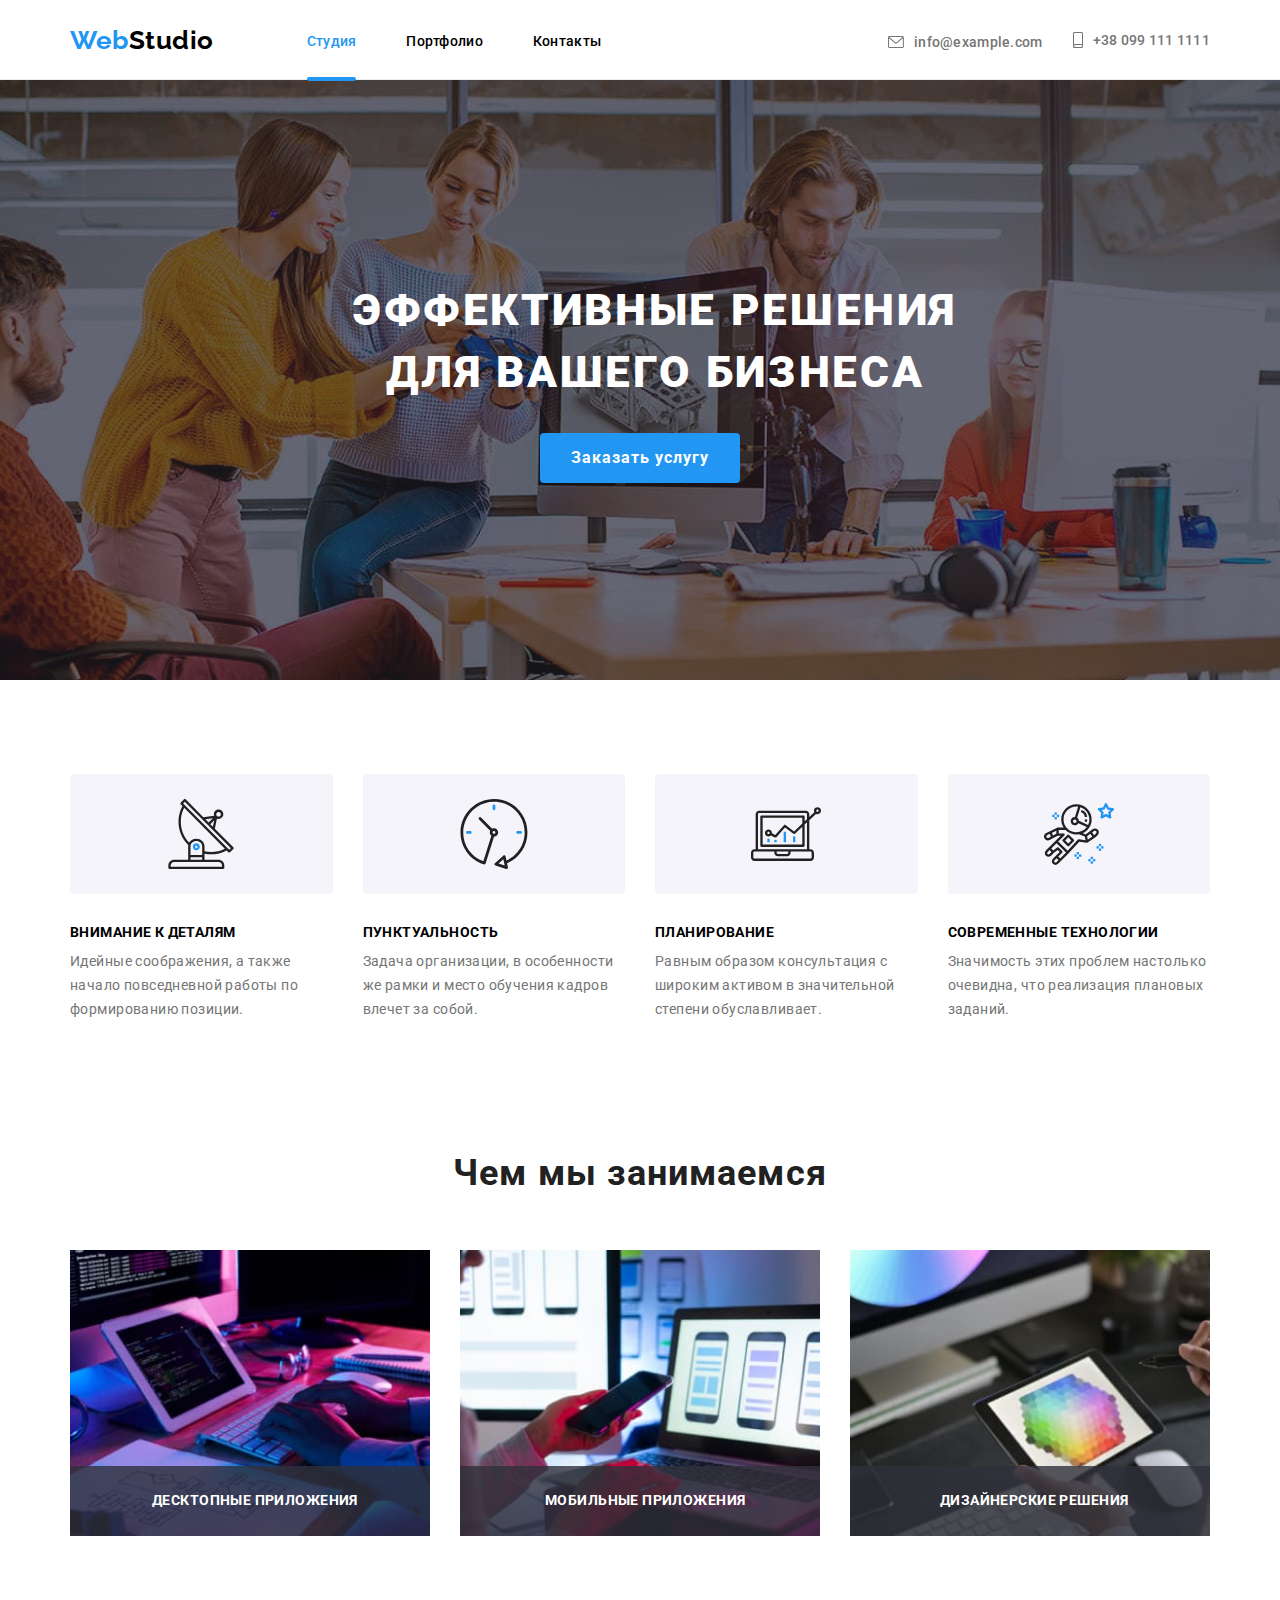
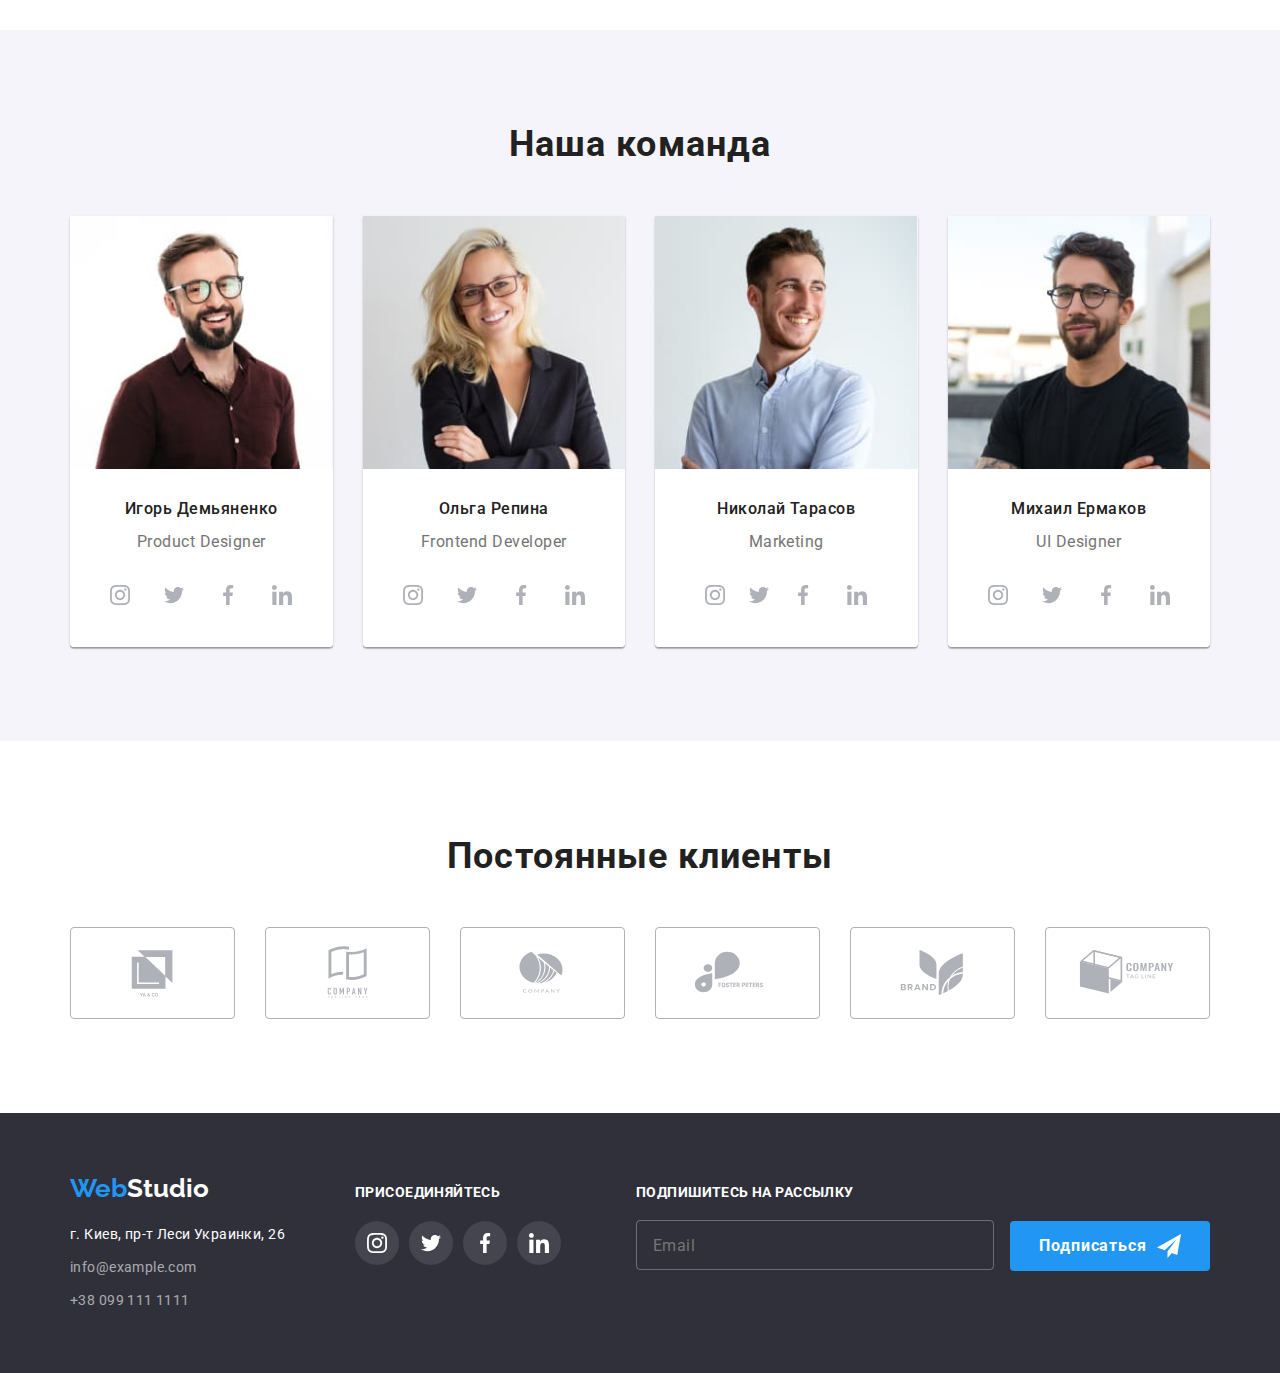
==== commit 238118c9: "index.html" ====
--- a/index.html
+++ b/index.html
@@ -582,7 +582,7 @@
                     target="_blank"
                     rel="noopener noreferrer nofollow"
                     class="footer__map"
-                    >г.Киев, пр-т Леси Украинки, 26</a
+                    >г. Киев, пр-т Леси Украинки, 26</a
                   >
                 </li>
                 <li>
--- a/css/main.min.css
+++ b/css/main.min.css
@@ -1,3 +1,3 @@
 :root{--primary-color-text: #212121;--secondary-text-color: #757575;--hero-text-color: #ffffff;--hero-background-color: #2f303a;--hero-button-ineractive-color: #188ce8;--ineractive-color: #2196f3;--active-color: #000000;--footer-text-color: rgba(255, 255, 255, 0.6);--portfolio-colors: #f5f4fa;--border-color: #ececec;--border-portfolio-color: #eeeeee;--hero-linear-gradient-color: #2f303a 40 %;--social-link-icon: #afb1b8;--social-icon-background: rgba(255, 255, 255, 0.1);--portfolio-box-shadow-color: 0px 1px 1px rgba(0, 0, 0, 0.12),
-    0px 4px 4px rgba(0, 0, 0, 0.06), 1px 4px 6px rgba(0, 0, 0, 0.16)}.visually-hidden{position:absolute;white-space:nowrap;width:1px;height:1px;overflow:hidden;border:0;padding:0;clip:rect(0 0 0 0);-webkit-clip-path:inset(50%);clip-path:inset(50%);margin:-1px}p,h1,h2,h3,h4,h5,h6{margin:0}ul{list-style:none;margin:0;padding:0}img{display:block;max-width:100%;height:auto}body{background-color:#fff;color:var(--secondary-text-color);font-family:Roboto, sans-serif}.adress__mail{text-decoration:none;letter-spacing:0.02em;color:var(--secondary-text-color);font-weight:500;font-size:14px;line-height:1.14;display:-webkit-box;display:-ms-flexbox;display:flex;-webkit-box-align:center;-ms-flex-align:center;align-items:center;-webkit-transition-property:color;transition-property:color;-webkit-transition-duration:250ms;transition-duration:250ms;-webkit-transition-timing-function:cubic-bezier(0.4, 0, 0.2, 1);transition-timing-function:cubic-bezier(0.4, 0, 0.2, 1)}.adress__mail:hover,.adress__mail:focus{color:var(--ineractive-color);outline:none}@media screen and (min-width: 767.98px){.adress__mail{padding-top:21px;font-size:12px;line-height:1.16}}@media screen and (min-width: 1200px){.adress__mail{font-size:12px;line-height:1.14;padding-top:32px;padding-bottom:32px}}.adress__phone{text-decoration:none;letter-spacing:0.02em;color:var(--secondary-text-color);font-weight:500;font-size:14px;line-height:1.2;display:-webkit-box;display:-ms-flexbox;display:flex;-webkit-box-align:center;-ms-flex-align:center;align-items:center;-webkit-transition-property:color;transition-property:color;-webkit-transition-duration:250ms;transition-duration:250ms;-webkit-transition-timing-function:cubic-bezier(0.4, 0, 0.2, 1);transition-timing-function:cubic-bezier(0.4, 0, 0.2, 1)}.adress__phone:hover,.adress__phone:focus{color:var(--ineractive-color);outline:none}@media screen and (min-width: 767.98px){.adress__phone{font-size:12px;line-height:1.16;padding-bottom:20px;font-size:12px}}@media screen and (min-width: 1200px){.adress__phone{font-size:12px;line-height:1.14;padding-top:32px;padding-bottom:32px}}.adress__icon{display:-webkit-box;display:-ms-flexbox;display:flex;fill:currentColor}.adress__icon:hover,.adress__icon:focus{color:var(--ineractive-color)}.adress__icon{margin-right:10px}.footer-contacts{font-style:normal;font-weight:400;letter-spacing:0.03em}.footer__map{color:var(--hero-text-color);text-decoration:none;font-size:14px;line-height:1.7;letter-spacing:0.03em;margin-bottom:9px;display:block;-webkit-transition-property:color;transition-property:color;-webkit-transition-duration:250ms;transition-duration:250ms;-webkit-transition-timing-function:cubic-bezier(0.4, 0, 0.2, 1);transition-timing-function:cubic-bezier(0.4, 0, 0.2, 1)}.footer__map:hover,.footer__map:focus{color:var(--ineractive-color);outline:none}.footer__email{color:var(--footer-text-color);text-decoration:none;font-size:14px;line-height:1.7;letter-spacing:0.03em;margin-bottom:9px;display:block;-webkit-transition-property:color;transition-property:color;-webkit-transition-duration:250ms;transition-duration:250ms;-webkit-transition-timing-function:cubic-bezier(0.4, 0, 0.2, 1);transition-timing-function:cubic-bezier(0.4, 0, 0.2, 1)}.footer__email:hover,.footer__email:focus{color:var(--ineractive-color);outline:none}.footer__tel{color:var(--footer-text-color);text-decoration:none;font-size:14px;line-height:1.7;letter-spacing:0.03em;display:block;-webkit-transition-property:color;transition-property:color;-webkit-transition-duration:250ms;transition-duration:250ms;-webkit-transition-timing-function:cubic-bezier(0.4, 0, 0.2, 1);transition-timing-function:cubic-bezier(0.4, 0, 0.2, 1)}.footer__tel:hover,.footer__tel:focus{color:var(--ineractive-color);outline:none}.container{width:100%;padding-left:15px;padding-right:15px;margin-left:auto;margin-right:auto}@media screen and (min-width: 480px){.container{width:480px}}@media screen and (min-width: 768px){.container{width:738px}}@media screen and (min-width: 1200px){.container{width:1170px}}.navigation__title{font-family:'Raleway', sans-serif;text-decoration:none;color:var(--ineractive-color);font-weight:700;font-size:24px;line-height:1.17;letter-spacing:0.02em;padding-top:24px;padding-bottom:25px}@media screen and (min-width: 1200px){.navigation__title{font-size:26px;line-height:1.17}}.navigation__logo--black-color{font-family:'Raleway', sans-serif;color:var(--active-color);font-weight:700;font-size:24px;line-height:1.17;letter-spacing:0.02em}@media screen and (min-width: 1200px){.navigation__logo--black-color{font-size:26px;line-height:1.17}}.footer-adress__title{font-family:'Raleway', sans-serif;text-decoration:none;color:var(--ineractive-color);font-weight:700;font-size:24px;line-height:1.17;display:block;margin-bottom:20px}@media screen and (min-width: 767.98px){.footer-adress__title{font-size:26px}}.footer-adress__logo--white-color{color:var(--hero-text-color);font-family:'Raleway', sans-serif;font-weight:700;text-decoration:none;font-size:24px;line-height:1.17}@media screen and (min-width: 767.98px){.footer-adress__logo--white-color{font-size:26px}}.backdrop{position:fixed;top:0;left:0;width:100vw;height:100vh;opacity:1;-webkit-transition-property:opacity, visibility;transition-property:opacity, visibility;-webkit-transition-duration:250ms;transition-duration:250ms;-webkit-transition-timing-function:cubic-bezier(0.4, 0, 0.2, 1);transition-timing-function:cubic-bezier(0.4, 0, 0.2, 1);background-color:rgba(0,0,0,0.2)}.backdrop.is-hidden{opacity:0;pointer-events:none;visibility:hidden}.backdrop.is-hidden .modal{-webkit-transform:translate(-50%, -50%) scale(0.9);transform:translate(-50%, -50%) scale(0.9)}.modal{position:absolute;max-height:609px;padding:40px;top:50%;left:50%;visibility:visible;-webkit-transform:translate(-50%, -50%) scale(1);transform:translate(-50%, -50%) scale(1);-webkit-transition-property:visibility, -webkit-transform;transition-property:visibility, -webkit-transform;transition-property:transform, visibility;transition-property:transform, visibility, -webkit-transform;-webkit-transition-duration:250ms;transition-duration:250ms;-webkit-transition-timing-function:cubic-bezier(0.4, 0, 0.2, 1);transition-timing-function:cubic-bezier(0.4, 0, 0.2, 1);border-radius:4px;background-color:#fff;-webkit-box-shadow:0px 1px 3px rgba(0,0,0,0.12),0px 1px 1px rgba(0,0,0,0.14),0px 2px 1px rgba(0,0,0,0.2);box-shadow:0px 1px 3px rgba(0,0,0,0.12),0px 1px 1px rgba(0,0,0,0.14),0px 2px 1px rgba(0,0,0,0.2)}@media screen and (max-width: 479px){.modal{width:100%}}@media screen and (min-width: 480px){.modal{width:450px}}@media screen and (min-width: 1200px){.modal{width:528px;min-height:581px}}.close-button{position:absolute;display:-webkit-box;display:-ms-flexbox;display:flex;-webkit-box-align:center;-ms-flex-align:center;align-items:center;-webkit-box-pack:center;-ms-flex-pack:center;justify-content:center;top:8px;right:8px;width:30px;height:30px;margin:0;padding:0;cursor:pointer;border-radius:50%;border:1px solid rgba(0,0,0,0.1);color:#000000;background-color:#fff;-webkit-transition-property:color, -webkit-box-shadow;transition-property:color, -webkit-box-shadow;transition-property:color, box-shadow;transition-property:color, box-shadow, -webkit-box-shadow;-webkit-transition-duration:250ms;transition-duration:250ms;-webkit-transition-timing-function:cubic-bezier(0.4, 0, 0.2, 1);transition-timing-function:cubic-bezier(0.4, 0, 0.2, 1)}.close-button:hover,.close-button:focus{color:#2196f3;-webkit-box-shadow:0px 1px 3px rgba(0,0,0,0.12),0px 1px 1px rgba(0,0,0,0.14),0px 2px 1px rgba(0,0,0,0.2);box-shadow:0px 1px 3px rgba(0,0,0,0.12),0px 1px 1px rgba(0,0,0,0.14),0px 2px 1px rgba(0,0,0,0.2)}.icon-close{fill:currentColor}.form-field{margin-bottom:10px}.modal-title{font-weight:700;font-size:20px;line-height:1.15;text-align:center;letter-spacing:0.03em;color:#212121;margin-bottom:12px}.modal-input{width:100%;height:40px;padding-left:42px;border:1px solid rgba(33,33,33,0.2);border-radius:4px;-webkit-transition-property:border-color;transition-property:border-color;-webkit-transition-duration:250ms;transition-duration:250ms;-webkit-transition-timing-function:cubic-bezier(0.4, 0, 0.2, 1);transition-timing-function:cubic-bezier(0.4, 0, 0.2, 1);cursor:pointer}.modal-input:hover,.modal-input:focus{border-color:var(--ineractive-color);outline:none}.form-wrap{position:relative}.modal-icon{position:absolute;left:12px;top:50%;-webkit-transform:translateY(-50%);transform:translateY(-50%)}.modal-input:hover+.modal-icon,.modal-input:focus+.modal-icon{fill:var(--ineractive-color)}.label-name{display:block;cursor:pointer;margin-bottom:4px;font-weight:400;font-size:12px;line-height:1.16;letter-spacing:0.01em;color:#757575}.form-comment{margin-bottom:20px}.label-comment{width:100%;height:120px;padding:12px 16px;border:1px solid rgba(33,33,33,0.2);border-radius:4px;resize:none;-webkit-transition-property:border-color;transition-property:border-color;-webkit-transition-duration:250ms;transition-duration:250ms;-webkit-transition-timing-function:cubic-bezier(0.4, 0, 0.2, 1);transition-timing-function:cubic-bezier(0.4, 0, 0.2, 1)}.label-comment:hover,.label-comment:focus{border-color:var(--ineractive-color);outline:none}.label-comment::-webkit-input-placeholder{font-weight:400;font-size:12px;line-height:1.16;letter-spacing:0.01em;color:rgba(117,117,117,0.5)}.label-comment:-ms-input-placeholder{font-weight:400;font-size:12px;line-height:1.16;letter-spacing:0.01em;color:rgba(117,117,117,0.5)}.label-comment::-ms-input-placeholder{font-weight:400;font-size:12px;line-height:1.16;letter-spacing:0.01em;color:rgba(117,117,117,0.5)}.label-comment::placeholder{font-weight:400;font-size:12px;line-height:1.16;letter-spacing:0.01em;color:rgba(117,117,117,0.5)}.form-checkbox{margin-bottom:30px}.modal-check{display:-webkit-box;display:-ms-flexbox;display:flex;-webkit-box-align:center;-ms-flex-align:center;align-items:center;font-weight:400;font-size:14px;line-height:1.71;letter-spacing:0.03em;color:#757575}.modal-check svg{display:inline-block;margin-right:9px;border:2px solid var(--primary-color-text);border-radius:2px;-webkit-transition-property:background-color, fill, border;transition-property:background-color, fill, border;-webkit-transition-duration:250ms;transition-duration:250ms;-webkit-transition-timing-function:cubic-bezier(0.4, 0, 0.2, 1);transition-timing-function:cubic-bezier(0.4, 0, 0.2, 1)}.check-icon{fill:transparent}.modal-checkbox-custom:focus+.modal-check svg{outline:1px solid var(--ineractive-color)}.modal-checkbox-custom:checked+.modal-check svg{background-color:var(--ineractive-color);border:none}.modal-checkbox-custom:checked+.modal-check svg{fill:#ffffff}.checkbox-terms{font-weight:400;font-size:14px;line-height:1.71;letter-spacing:0.03em;color:var(--ineractive-color)}.btn-div{display:-webkit-box;display:-ms-flexbox;display:flex;-webkit-box-align:center;-ms-flex-align:center;align-items:center;text-align:center;-webkit-box-pack:center;-ms-flex-pack:center;justify-content:center}.btn-submit{min-width:200px;height:50px;padding:10px 56px;cursor:pointer;font-weight:700;font-size:16px;line-height:1.87;letter-spacing:0.06em;color:#ffffff;background-color:var(--ineractive-color);-webkit-box-shadow:0px 4px 4px rgba(0,0,0,0.15);box-shadow:0px 4px 4px rgba(0,0,0,0.15);border:none;border-radius:4px;-webkit-transition-property:color, background-color, -webkit-box-shadow;transition-property:color, background-color, -webkit-box-shadow;transition-property:color, background-color, box-shadow;transition-property:color, background-color, box-shadow, -webkit-box-shadow;-webkit-transition-duration:250ms;transition-duration:250ms;-webkit-transition-timing-function:cubic-bezier(0.4, 0, 0.2, 1);transition-timing-function:cubic-bezier(0.4, 0, 0.2, 1)}.btn-submit:hover,.btn-submit:focus{color:#ffffff;background-color:var(--hero-button-ineractive-color);-webkit-box-shadow:0px 4px 4px rgba(0,0,0,0.15);box-shadow:0px 4px 4px rgba(0,0,0,0.15);outline:none}.header{position:relative;border-bottom:1px solid var(--border-color);max-height:80px;margin-left:auto;margin-right:auto}.header__container{position:relative;display:-webkit-box;display:-ms-flexbox;display:flex;-webkit-box-align:center;-ms-flex-align:center;align-items:center}.navigation{display:none}@media screen and (min-width: 767.98px){.navigation{display:-webkit-box;display:-ms-flexbox;display:flex;-webkit-box-align:center;-ms-flex-align:center;align-items:center}}.nav{display:none}@media screen and (min-width: 767.98px){.nav{display:-webkit-box;display:-ms-flexbox;display:flex;margin-left:93px}}.nav__item+.nav__item{margin-left:50px}.nav__link{position:relative}.nav__link{color:var(--active-color);font-weight:500;font-size:14px;line-height:1.17;text-decoration:none;letter-spacing:0.02em;padding-top:32px;padding-bottom:32px;-webkit-transition-property:color;transition-property:color;-webkit-transition-duration:250ms;transition-duration:250ms;-webkit-transition-timing-function:cubic-bezier(0.4, 0, 0.2, 1);transition-timing-function:cubic-bezier(0.4, 0, 0.2, 1)}.nav__link:hover,.nav__link:focus{color:var(--ineractive-color);outline:none}.adress-list{display:none}@media screen and (min-width: 767.98px){.adress-list{display:block;margin-left:auto}}@media screen and (min-width: 1200px){.adress-list{display:-webkit-box;display:-ms-flexbox;display:flex;-webkit-box-align:baseline;-ms-flex-align:baseline;align-items:baseline;margin-left:auto}}@media screen and (min-width: 767.98px){.adress__item:not(:last-child){margin-bottom:10px}}@media screen and (min-width: 1200px){.adress__item{font-size:12px;line-height:1.14}.adress__item:not(:last-child){margin-bottom:0px}}@media screen and (min-width: 1200px){.adress__item+.adress__item{margin-left:30px}}.mob-menu{width:100%;height:100%;display:-webkit-box;display:-ms-flexbox;display:flex;-webkit-box-orient:vertical;-webkit-box-direction:normal;-ms-flex-direction:column;flex-direction:column;-webkit-box-pack:justify;-ms-flex-pack:justify;justify-content:space-between}@media screen and (min-width: 767.98px){.mob-menu{display:none}}.mob-menu__container{position:fixed;background-color:#fff;width:100vw;height:100%;overflow:auto;padding-top:48px;padding-bottom:48px;top:0;left:0;opacity:0;visibility:hidden;pointer-events:none;-webkit-transition:opacity 250ms cubic-bezier(0.4, 0, 0.2, 1),visibility 250ms cubic-bezier(0.4, 0, 0.2, 1);transition:opacity 250ms cubic-bezier(0.4, 0, 0.2, 1),visibility 250ms cubic-bezier(0.4, 0, 0.2, 1)}@media screen and (min-width: 767.98px){.mob-menu__container{display:none}}.open-menu-btn,.close-menu-btn{position:absolute;color:#212121;top:10px;right:15px;width:40px;height:40px;background-color:transparent;border:none;cursor:pointer;-webkit-transition-property:color;transition-property:color;-webkit-transition-duration:250ms;transition-duration:250ms;-webkit-transition-timing-function:cubic-bezier(0.4, 0, 0.2, 1);transition-timing-function:cubic-bezier(0.4, 0, 0.2, 1)}.open-menu-btn:hover,.open-menu-btn:focus,.close-menu-btn:hover,.close-menu-btn:focus{color:var(--hero-button-ineractive-color)}@media screen and (min-width: 767.98px){.open-menu-btn,.close-menu-btn{display:none}}.mob-menu__container.is-open{z-index:999;opacity:1;visibility:visible;pointer-events:auto}.mob-menu__item:not(:last-child){margin-bottom:32px}.mob-menu__link{text-decoration:none;font-family:'Roboto';font-style:normal;font-weight:500;font-size:40px;line-height:1.17;letter-spacing:0.02em;color:#212121}.mob-menu__bottom{display:-webkit-box;display:-ms-flexbox;display:flex;-webkit-box-orient:vertical;-webkit-box-direction:normal;-ms-flex-direction:column;flex-direction:column;-webkit-box-pack:justify;-ms-flex-pack:justify;justify-content:space-between}.mob-adress__phone{text-decoration:none;font-weight:500;font-size:34px;line-height:1.17;letter-spacing:0.02em;color:#2196F3}.mob-adress__mail{text-decoration:none;font-weight:500;font-size:24px;line-height:28px;letter-spacing:0.02em;color:#757575}.mob-adress__icon{display:none}.current{color:var(--ineractive-color)}@media screen and (min-width: 767.98px){.current{color:var(--ineractive-color)}.current::after{content:'';position:absolute;top:76px;left:0;width:100%;height:4px;border-radius:2px;background-color:var(--ineractive-color)}}.mob-menu-social__list{display:-webkit-box;display:-ms-flexbox;display:flex;-ms-flex-wrap:wrap;flex-wrap:wrap;-webkit-box-align:baseline;-ms-flex-align:baseline;align-items:baseline}.mob-menu-social__item+.mob-menu-social__item{margin-left:20px}.mob-menu-social__item:not(:last-child){border-right:1px solid rgba(33,33,33,0.2)}.mob-menu-social__link{position:relative;padding-right:10px;text-decoration:none;font-style:normal;font-weight:500;font-size:18px;line-height:1.22;letter-spacing:0.02em;color:#2196F3}.hero-section{text-align:center;width:450px;padding-top:118px;padding-bottom:118px}@media screen and (min-width: 767.98px){.hero-section{text-align:center;width:780px;padding-top:118px;padding-bottom:118px}}@media screen and (min-width: 1200px){.hero-section{text-align:center;width:1600px;padding-top:200px;padding-bottom:200px}}.hero__container{width:100%}@media screen and (min-width: 767.98px){.hero__container{max-width:360px}}@media screen and (min-width: 1200px){.hero__container{width:696px}}.overlay{width:100%;margin-left:auto;margin-right:auto;background-color:var(--hero-background-color);background-image:-webkit-gradient(linear, left top, right top, from(rgba(47,48,58,0.4)), to(rgba(47,48,58,0.4))),url(../images/hero-img-tel.jpg);background-image:linear-gradient(to right, rgba(47,48,58,0.4), rgba(47,48,58,0.4)),url(../images/hero-img-tel.jpg);background-position:center;background-repeat:no-repeat;background-size:cover}@media (min-device-pixel-ratio: 2), (-webkit-min-device-pixel-ratio: 2), (min-resolution: 192dpi), (min-resolution: 2dppx){.overlay .box{background-image:url(/images/hero-img-tel-2x.jpg)}}@media screen and (min-width: 767.98px){.overlay{width:100%;background-image:-webkit-gradient(linear, left top, right top, from(rgba(47,48,58,0.4)), to(rgba(47,48,58,0.4))),url(../images/hero-img-tab.jpg);background-image:linear-gradient(to right, rgba(47,48,58,0.4), rgba(47,48,58,0.4)),url(../images/hero-img-tab.jpg)}}@media screen and (min-width: 767.98px) and (min-device-pixel-ratio: 2), screen and (min-width: 767.98px) and (-webkit-min-device-pixel-ratio: 2), screen and (min-width: 767.98px) and (min-resolution: 192dpi), screen and (min-width: 767.98px) and (min-resolution: 2dppx){.overlay .box{background-image:url(/images/hero-img-tab-2x.jpg)}}@media screen and (min-width: 1200px){.overlay{max-width:100vw;height:600px;margin-left:auto;margin-right:auto;background-color:var(--hero-background-color);background-image:-webkit-gradient(linear, left top, right top, from(rgba(47,48,58,0.4)), to(rgba(47,48,58,0.4))),url(../images/hero.jpg);background-image:linear-gradient(to right, rgba(47,48,58,0.4), rgba(47,48,58,0.4)),url(../images/hero.jpg)}}@media screen and (min-width: 1200px) and (min-device-pixel-ratio: 2), screen and (min-width: 1200px) and (-webkit-min-device-pixel-ratio: 2), screen and (min-width: 1200px) and (min-resolution: 192dpi), screen and (min-width: 1200px) and (min-resolution: 2dppx){.overlay .box{background-image:url(../images/hero-img-2x.jpg)}}.hero__title{color:var(--hero-text-color);font-weight:900;font-size:26px;line-height:1.6;text-align:center;letter-spacing:0.06em;text-transform:uppercase;margin-bottom:30px;margin-left:auto;margin-right:auto}@media screen and (min-width: 1200px){.hero__title{color:var(--hero-text-color);font-weight:900;font-size:44px;line-height:1.4;text-align:center;letter-spacing:0.06em;text-transform:uppercase;margin-bottom:30px;margin-left:auto;margin-right:auto}}.hero__button{color:var(--hero-text-color);background-color:var(--ineractive-color);font-family:inherit;font-weight:700;font-size:16px;line-height:1.87;-webkit-box-align:center;-ms-flex-align:center;align-items:center;text-align:center;cursor:pointer;letter-spacing:0.06em;border-radius:4px;border:none;min-width:200px;height:50px;-webkit-transition-property:color, background-color, -webkit-box-shadow;transition-property:color, background-color, -webkit-box-shadow;transition-property:color, background-color, box-shadow;transition-property:color, background-color, box-shadow, -webkit-box-shadow;-webkit-transition-duration:250ms;transition-duration:250ms;-webkit-transition-timing-function:cubic-bezier(0.4, 0, 0.2, 1);transition-timing-function:cubic-bezier(0.4, 0, 0.2, 1)}.hero__button:hover,.hero__button:focus{color:var(--hero-text-color);background-color:var(--hero-button-ineractive-color);-webkit-box-shadow:0px 4px 4px rgba(0,0,0,0.15);box-shadow:0px 4px 4px rgba(0,0,0,0.15);outline:none}.team-section,.clients-section{padding-top:60px;padding-bottom:60px}@media screen and (min-width: 1200px){.team-section,.clients-section{padding-top:94px;padding-bottom:94px}}.team-section{background-color:var(--portfolio-colors)}.section{padding-top:60px;padding-bottom:60px}@media screen and (min-width: 767.98px){.section{padding-top:60px;padding-bottom:60px}}@media screen and (min-width: 1200px){.section{padding-top:94px;padding-bottom:47px}}.features-list{text-align:left}@media screen and (min-width: 767.98px){.features-list{display:-webkit-box;display:-ms-flexbox;display:flex;-ms-flex-wrap:wrap;flex-wrap:wrap;margin-left:-30px}}@media screen and (min-width: 1200px){.features-list{display:-webkit-box;display:-ms-flexbox;display:flex;-ms-flex-wrap:nowrap;flex-wrap:nowrap;margin-left:-30px}}.features-list__item{margin-bottom:30px}@media screen and (min-width: 767.98px){.features-list__item{-ms-flex-preferred-size:calc(100% / 2 - 30px);flex-basis:calc(100% / 2 - 30px);margin-left:30px}}@media screen and (min-width: 1200px){.features-list__item{-ms-flex-preferred-size:calc(100% / 4 - 30px);flex-basis:calc(100% / 4 - 30px);margin-left:30px}}.features-list__title{text-align:center;color:var(--active-color);font-weight:700;font-size:14px;line-height:1.17;letter-spacing:0.03em;text-transform:uppercase;margin-bottom:10px}@media screen and (min-width: 767.98px){.features-list__title{text-align:start}}.features-list__text{color:var(--secondary-text-color);font-size:14px;line-height:1.71;letter-spacing:0.03em}.features-list__box{display:-webkit-box;display:-ms-flexbox;display:flex;-webkit-box-pack:center;-ms-flex-pack:center;justify-content:center;-webkit-box-align:center;-ms-flex-align:center;align-items:center;margin-bottom:30px;background-color:var(--portfolio-colors);width:100%;height:120px;border-radius:4px}.about-section{padding-top:47px;padding-bottom:94px;display:none}@media screen and (min-width: 1200px){.about-section{display:block}}.about-list__decor-item{position:relative}.description{position:absolute;bottom:0;left:0;width:100%;height:70px;background-image:-webkit-gradient(linear, left top, left bottom, from(rgba(47,48,58,0.8)), to(rgba(47,48,58,0.8)));background-image:linear-gradient(rgba(47,48,58,0.8), rgba(47,48,58,0.8))}.description__text-one{position:absolute;bottom:27px;left:82px;color:#ffffff;font-weight:700;font-size:14px;line-height:1.14;text-align:center;letter-spacing:0.03em;text-transform:uppercase}.description__text-two{position:absolute;bottom:27px;left:85px;color:#ffffff;font-weight:700;font-size:14px;line-height:1.14;text-align:center;letter-spacing:0.03em;text-transform:uppercase}.description__text-three{position:absolute;bottom:27px;left:90px;color:#ffffff;font-weight:700;font-size:14px;line-height:1.14;text-align:center;letter-spacing:0.03em;text-transform:uppercase}.about-list{display:-webkit-box;display:-ms-flexbox;display:flex;margin-left:-30px}.about-list__item{-ms-flex-preferred-size:calc(100% / 3 - 30px);flex-basis:calc(100% / 3 - 30px);margin-left:30px}.about-us__title,.our-team__title{color:var(--primary-color-text);font-weight:700;font-size:36px;line-height:1.5;letter-spacing:0.03em;margin-bottom:50px;text-align:center}.team__container{margin-left:auto;margin-right:auto;padding-left:15px;padding-right:15px}.our-team__title{font-weight:700;font-size:28px;line-height:1.17;text-align:center;letter-spacing:0.03em;color:#212121}@media screen and (min-width: 1200px){.our-team__title{font-size:36px;line-height:1.16}}.team-list{text-align:center;margin-bottom:-30px}@media screen and (min-width: 767.98px){.team-list{display:-webkit-box;display:-ms-flexbox;display:flex;-ms-flex-wrap:wrap;flex-wrap:wrap;margin-left:-30px}}@media screen and (min-width: 1200px){.team-list{display:-webkit-box;display:-ms-flexbox;display:flex;-ms-flex-wrap:nowrap;flex-wrap:nowrap;margin-left:-30px}}.team-list__item{margin-bottom:30px}@media screen and (min-width: 767.98px){.team-list__item{-ms-flex-preferred-size:calc(100% / 2 - 30px);flex-basis:calc(100% / 2 - 30px);margin-left:30px}}@media screen and (min-width: 1200px){.team-list__item{-ms-flex-preferred-size:calc(100% / 4 - 30px);flex-basis:calc(100% / 4 - 30px);margin-left:30px}}.team-list__item{-webkit-box-shadow:0px 1px 3px rgba(0,0,0,0.12),0px 1px 1px rgba(0,0,0,0.14),0px 2px 1px rgba(0,0,0,0.2);box-shadow:0px 1px 3px rgba(0,0,0,0.12),0px 1px 1px rgba(0,0,0,0.14),0px 2px 1px rgba(0,0,0,0.2);border-radius:0px 0px 4px 4px}.team-member{background-color:var(--hero-text-color);padding-top:30px;padding-bottom:30px;border-radius:0px 0px 4px 4px}.team-member__name{color:var(--primary-color-text);font-weight:500;font-size:16px;line-height:1.2;letter-spacing:0.03em;margin-bottom:10px}.team-member__position{color:var(--secondary-text-color);font-size:16px;line-height:1.8;letter-spacing:0.03em;margin-bottom:16px}.team-social-list{display:-webkit-box;display:-ms-flexbox;display:flex;-webkit-box-pack:center;-ms-flex-pack:center;justify-content:center}.team-social__item+.team-social__item{margin-left:10px}.team-social__link{width:44px;height:44px;border-radius:50%;display:-webkit-box;display:-ms-flexbox;display:flex;-webkit-box-align:center;-ms-flex-align:center;align-items:center;-webkit-box-pack:center;-ms-flex-pack:center;justify-content:center;color:var(--social-link-icon);-webkit-transition-property:color, background-color, border-color;transition-property:color, background-color, border-color;-webkit-transition-duration:250ms;transition-duration:250ms;-webkit-transition-timing-function:cubic-bezier(0.4, 0, 0.2, 1);transition-timing-function:cubic-bezier(0.4, 0, 0.2, 1)}.team-social__link:hover,.team-social__link:focus{background-color:var(--ineractive-color);color:var(--hero-text-color);border-color:var(--ineractive-color);outline:none}.team-social__icon{fill:currentColor}.footer{height:100%;background-color:var(--hero-background-color);margin-left:auto;margin-right:auto;padding-top:60px;padding-bottom:60px}@media screen and (max-width: 767px){.footer-adress{text-align:center;margin-bottom:60px}}@media screen and (min-width: 1200px){.footer-container{display:-webkit-box;display:-ms-flexbox;display:flex;-webkit-box-align:baseline;-ms-flex-align:baseline;align-items:baseline}}@media screen and (min-width: 767.98px){.footer-adress__tablet{display:-webkit-box;display:-ms-flexbox;display:flex;-webkit-box-align:baseline;-ms-flex-align:baseline;align-items:baseline;-ms-flex-pack:distribute;justify-content:space-around}}.footer-join-us{text-align:center;font-weight:700;font-style:normal;font-size:14px;line-height:1.14;letter-spacing:0.03em;text-transform:uppercase;color:var(--hero-text-color);margin-bottom:20px}.footer-socials{margin-bottom:60px}@media screen and (min-width: 1200px){.footer-socials{display:-webkit-box;display:-ms-flexbox;display:flex;-webkit-box-align:start;-ms-flex-align:start;align-items:flex-start;margin-left:70px;-webkit-box-orient:vertical;-webkit-box-direction:normal;-ms-flex-direction:column;flex-direction:column}}.footer-social-list{display:-webkit-box;display:-ms-flexbox;display:flex;-webkit-box-pack:center;-ms-flex-pack:center;justify-content:center}.footer-social__item+.footer-social__item{margin-left:10px}.footer-social__link{width:44px;height:44px;border-radius:50%;display:-webkit-box;display:-ms-flexbox;display:flex;-webkit-box-align:center;-ms-flex-align:center;align-items:center;-webkit-box-pack:center;-ms-flex-pack:center;justify-content:center;background-color:var(--social-icon-background);color:var(--hero-text-color);-webkit-transition-property:color, background-color, border-color;transition-property:color, background-color, border-color;-webkit-transition-duration:250ms;transition-duration:250ms;-webkit-transition-timing-function:cubic-bezier(0.4, 0, 0.2, 1);transition-timing-function:cubic-bezier(0.4, 0, 0.2, 1)}.footer-social__link:hover,.footer-social__link:focus{background-color:var(--ineractive-color);border-color:var(--ineractive-color);color:var(--hero-text-color);outline:none}.footer-social__icon{fill:currentColor}@media screen and (min-width: 767.98px){.footer-subscribe{display:-webkit-box;display:-ms-flexbox;display:flex;-webkit-box-pack:center;-ms-flex-pack:center;justify-content:center}}@media screen and (min-width: 1200px){.footer-subscribe{display:-webkit-box;display:-ms-flexbox;display:flex;-webkit-box-align:baseline;-ms-flex-align:baseline;align-items:baseline;margin-left:auto}}.footer-subscribe__text{text-align:center;margin-bottom:20px;font-weight:700;font-size:14px;line-height:1.17;letter-spacing:0.03em;text-transform:uppercase;color:#ffffff}@media screen and (min-width: 1200px){.footer-subscribe__text{text-align:start}}.footer-subscribe__mail{margin-bottom:20px;width:100%;height:50px;padding-left:16px;padding-top:15px;padding-bottom:15px;font-weight:400;font-size:16px;line-height:1.25;letter-spacing:0.03em;color:rgba(255,255,255,0.6);background-color:transparent;border:1px solid rgba(255,255,255,0.3);border-radius:4px}@media screen and (min-width: 767.98px){.footer-subscribe__mail{width:450px}}@media screen and (min-width: 1200px){.footer-subscribe__mail{margin-bottom:0;width:358px}}.footer-subscribe__mail:focus{outline:none}.footer-subscribe__btn{display:-webkit-box;display:-ms-flexbox;display:flex;margin:0 auto;-webkit-box-align:center;-ms-flex-align:center;align-items:center;-webkit-box-pack:center;-ms-flex-pack:center;justify-content:center;text-align:center;min-width:200px;height:50px;cursor:pointer;font-weight:700;font-size:16px;line-height:30px;letter-spacing:0.06em;color:#ffffff;background:#2196f3;border-color:transparent;border-radius:4px;-webkit-transition-property:background-color;transition-property:background-color;-webkit-transition-duration:250ms;transition-duration:250ms;-webkit-transition-timing-function:cubic-bezier(0.4, 0, 0.2, 1);transition-timing-function:cubic-bezier(0.4, 0, 0.2, 1)}@media screen and (min-width: 1200px){.footer-subscribe__btn{display:-webkit-inline-box;display:-ms-inline-flexbox;display:inline-flex;margin-left:12px}}.footer-subscribe__btn:hover,.footer-subscribe__btn:focus{background-color:var(--hero-button-ineractive-color);outline:none}.footer-subscribe__icon-send{margin-left:10px}.portfolio-section{padding-top:60px;padding-bottom:60px}@media screen and (min-width: 1200px){.portfolio-section{padding-top:94px;padding-bottom:94px}}.buttons-list{display:-webkit-box;display:-ms-flexbox;display:flex;-ms-flex-wrap:wrap;flex-wrap:wrap}@media screen and (min-width: 767.98px){.buttons-list{display:-webkit-box;display:-ms-flexbox;display:flex;-webkit-box-align:center;-ms-flex-align:center;align-items:center;-webkit-box-pack:center;-ms-flex-pack:center;justify-content:center;margin-bottom:50px}}.buttons-list__item+.buttons-list__item{margin-left:8px}@media screen and (max-width: 767px){.buttons-list__item :nth-child(-n+3){margin-bottom:15px}}.buttons-list__btn{color:var(--primary-color-text);background-color:var(--portfolio-colors);font-family:inherit;cursor:pointer;font-weight:500;font-size:16px;line-height:1.6;letter-spacing:0.03em;padding:6px 22px;border-radius:4px;border:none;-webkit-transition-property:color, background-color, border-color, -webkit-box-shadow;transition-property:color, background-color, border-color, -webkit-box-shadow;transition-property:color, background-color, border-color, box-shadow;transition-property:color, background-color, border-color, box-shadow, -webkit-box-shadow;-webkit-transition-duration:250ms;transition-duration:250ms;-webkit-transition-timing-function:cubic-bezier(0.4, 0, 0.2, 1);transition-timing-function:cubic-bezier(0.4, 0, 0.2, 1)}.buttons-list__btn:hover,.buttons-list__btn:focus{color:var(--hero-text-color);background-color:var(--ineractive-color);border-color:var(--ineractive-color);-webkit-box-shadow:0px 3px 1px rgba(0,0,0,0.1),0px 1px 2px rgba(0,0,0,0.08),0px 2px 2px rgba(0,0,0,0.12);box-shadow:0px 3px 1px rgba(0,0,0,0.1),0px 1px 2px rgba(0,0,0,0.08),0px 2px 2px rgba(0,0,0,0.12);outline:none}.example-list{text-align:left;margin-top:40px;margin-bottom:-30px}@media screen and (min-width: 767.98px){.example-list{display:-webkit-box;display:-ms-flexbox;display:flex;-ms-flex-wrap:wrap;flex-wrap:wrap;margin-left:-30px}}@media screen and (min-width: 1200px){.example-list{display:-webkit-box;display:-ms-flexbox;display:flex;-ms-flex-wrap:wrap;flex-wrap:wrap;margin-left:-30px}}.example-list__link{display:-webkit-box;display:-ms-flexbox;display:flex;text-decoration:none;outline:none;height:100%;-webkit-box-orient:vertical;-webkit-box-direction:normal;-ms-flex-direction:column;flex-direction:column}.example-list__link:hover,.example-list__link:focus{-webkit-box-shadow:0px 1px 1px rgba(0,0,0,0.12),0px 4px 4px rgba(0,0,0,0.06),1px 4px 6px rgba(0,0,0,0.16);box-shadow:0px 1px 1px rgba(0,0,0,0.12),0px 4px 4px rgba(0,0,0,0.06),1px 4px 6px rgba(0,0,0,0.16)}.example-list__image{position:relative;overflow:hidden}.example-list__animation{position:absolute;overflow:scroll;bottom:0;left:0;width:100%;height:100%;background-color:rgba(33,150,243,0.9);-webkit-transform:translateY(101%);transform:translateY(101%);-webkit-transition-property:-webkit-transform, -webkit-box-shadow;transition-property:-webkit-transform, -webkit-box-shadow;transition-property:transform, box-shadow;transition-property:transform, box-shadow, -webkit-transform, -webkit-box-shadow;-webkit-transition-duration:250ms;transition-duration:250ms;-webkit-transition-timing-function:cubic-bezier(0.4, 0, 0.2, 1);transition-timing-function:cubic-bezier(0.4, 0, 0.2, 1)}.example-list__link:hover .example-list__animation,.example-list__link:focus .example-list__animation{-webkit-transform:translateY(0);transform:translateY(0)}.example-list__animation-text{position:absolute;width:100%;height:168px;padding-left:24px;padding-right:24px;top:50%;left:50%;-webkit-transform:translate(-50%, -50%);transform:translate(-50%, -50%);font-size:18px;line-height:1.55;letter-spacing:0.03em;color:#ffffff}@media screen and (min-width: 767.98px){.example-list__animation-text{width:322px}}.example-list__item{margin-bottom:30px;-webkit-transition-property:-webkit-box-shadow;transition-property:-webkit-box-shadow;transition-property:box-shadow;transition-property:box-shadow, -webkit-box-shadow;-webkit-transition-duration:250ms;transition-duration:250ms;-webkit-transition-timing-function:cubic-bezier(0.4, 0, 0.2, 1);transition-timing-function:cubic-bezier(0.4, 0, 0.2, 1)}@media screen and (min-width: 767.98px){.example-list__item{-ms-flex-preferred-size:calc(100% / 2 - 30px);flex-basis:calc(100% / 2 - 30px);margin-left:30px}}@media screen and (min-width: 1200px){.example-list__item{-ms-flex-preferred-size:calc(100% / 3 - 30px);flex-basis:calc(100% / 3 - 30px);margin-left:30px}}.example-list__item:hover,.example-list__item:focus{-webkit-box-shadow:0px 1px 1px rgba(0,0,0,0.12),0px 4px 4px rgba(0,0,0,0.06),1px 4px 6px rgba(0,0,0,0.16);box-shadow:0px 1px 1px rgba(0,0,0,0.12),0px 4px 4px rgba(0,0,0,0.06),1px 4px 6px rgba(0,0,0,0.16)}.example-list__description{-webkit-box-flex:1;-ms-flex-positive:1;flex-grow:1;padding:20px 24px;border-bottom:1px solid var(--border-portfolio-color);border-left:1px solid var(--border-portfolio-color);border-right:1px solid var(--border-portfolio-color)}.example-list__title{color:var(--primary-color-text);font-style:700;font-size:18px;line-height:2;letter-spacing:0.06em;margin-bottom:4px}.example-list__text{color:var(--secondary-text-color);font-size:16px;line-height:1.87;letter-spacing:0.03em}.clients__title{font-weight:700;font-weight:bold;font-size:28px;line-height:1.17;text-align:center;letter-spacing:0.03em;color:var(--primary-color-text);margin-bottom:50px}@media screen and (min-width: 1200px){.clients__title{font-size:36px}}.our-clients-list{display:-webkit-box;display:-ms-flexbox;display:flex;-ms-flex-wrap:wrap;flex-wrap:wrap;-webkit-box-pack:center;-ms-flex-pack:center;justify-content:center;margin-left:-30px;margin-bottom:-30px}.our-clients__item{width:210px;height:92px;margin-bottom:30px;-ms-flex-preferred-size:calc(100% / 2 - 30px);flex-basis:calc(100% / 2 - 30px);margin-left:30px}.our-clients__item:not(:first-child){margin-left:30px}@media screen and (min-width: 767.98px){.our-clients__item{width:226px;-ms-flex-preferred-size:calc(100% / 3 - 30px);flex-basis:calc(100% / 3 - 30px);margin-left:30px}.our-clients__item:not(:first-child){margin-left:30px}}@media screen and (min-width: 1200px){.our-clients__item{width:170px;-ms-flex-preferred-size:calc(100% / 6 - 30px);flex-basis:calc(100% / 6 - 30px);margin-left:30px}.our-clients__item:not(:first-child){margin-left:30px}}.our-clients__link{display:-webkit-box;display:-ms-flexbox;display:flex;-webkit-box-pack:center;-ms-flex-pack:center;justify-content:center;-webkit-box-align:center;-ms-flex-align:center;align-items:center;width:100%;height:100%;border-radius:4px;color:var(--social-link-icon);border:1px solid var(--social-link-icon);-webkit-transition-property:color, border-color;transition-property:color, border-color;-webkit-transition-duration:250ms;transition-duration:250ms;-webkit-transition-timing-function:cubic-bezier(0.4, 0, 0.2, 1);transition-timing-function:cubic-bezier(0.4, 0, 0.2, 1)}.our-clients__link:hover,.our-clients__link:focus{color:var(--ineractive-color);border-color:var(--ineractive-color);outline:none}.our-clients__icon{fill:currentColor}
+    0px 4px 4px rgba(0, 0, 0, 0.06), 1px 4px 6px rgba(0, 0, 0, 0.16)}.visually-hidden{position:absolute;white-space:nowrap;width:1px;height:1px;overflow:hidden;border:0;padding:0;clip:rect(0 0 0 0);-webkit-clip-path:inset(50%);clip-path:inset(50%);margin:-1px}p,h1,h2,h3,h4,h5,h6{margin:0}ul{list-style:none;margin:0;padding:0}img{display:block;max-width:100%;height:auto}body{background-color:#fff;color:var(--secondary-text-color);font-family:Roboto, sans-serif}.adress__mail{text-decoration:none;letter-spacing:0.02em;color:var(--secondary-text-color);font-weight:500;font-size:12px;line-height:1.17;display:-webkit-box;display:-ms-flexbox;display:flex;-webkit-box-align:center;-ms-flex-align:center;align-items:center;-webkit-transition-property:color;transition-property:color;-webkit-transition-duration:250ms;transition-duration:250ms;-webkit-transition-timing-function:cubic-bezier(0.4, 0, 0.2, 1);transition-timing-function:cubic-bezier(0.4, 0, 0.2, 1)}.adress__mail:hover,.adress__mail:focus{color:var(--ineractive-color);outline:none}@media screen and (min-width: 767.98px){.adress__mail{padding-top:21px}}@media screen and (min-width: 1200px){.adress__mail{font-size:14px;padding-top:32px;padding-bottom:32px}}.adress__phone{text-decoration:none;letter-spacing:0.02em;color:var(--secondary-text-color);font-weight:500;font-size:12px;line-height:1.17;display:-webkit-box;display:-ms-flexbox;display:flex;-webkit-box-align:center;-ms-flex-align:center;align-items:center;-webkit-transition-property:color;transition-property:color;-webkit-transition-duration:250ms;transition-duration:250ms;-webkit-transition-timing-function:cubic-bezier(0.4, 0, 0.2, 1);transition-timing-function:cubic-bezier(0.4, 0, 0.2, 1)}.adress__phone:hover,.adress__phone:focus{color:var(--ineractive-color);outline:none}@media screen and (min-width: 767.98px){.adress__phone{padding-bottom:20px}}@media screen and (min-width: 1200px){.adress__phone{font-size:14px;padding-top:32px;padding-bottom:32px}}.adress__icon{display:-webkit-box;display:-ms-flexbox;display:flex;fill:currentColor}.adress__icon:hover,.adress__icon:focus{color:var(--ineractive-color)}.adress__icon{margin-right:10px}.footer-contacts{font-style:normal;font-weight:400;letter-spacing:0.03em}.footer__map{color:var(--hero-text-color);text-decoration:none;font-size:14px;line-height:1.7;letter-spacing:0.03em;margin-bottom:9px;display:block;-webkit-transition-property:color;transition-property:color;-webkit-transition-duration:250ms;transition-duration:250ms;-webkit-transition-timing-function:cubic-bezier(0.4, 0, 0.2, 1);transition-timing-function:cubic-bezier(0.4, 0, 0.2, 1)}.footer__map:hover,.footer__map:focus{color:var(--ineractive-color);outline:none}.footer__email{color:var(--footer-text-color);text-decoration:none;font-size:14px;line-height:1.7;letter-spacing:0.03em;margin-bottom:9px;display:block;-webkit-transition-property:color;transition-property:color;-webkit-transition-duration:250ms;transition-duration:250ms;-webkit-transition-timing-function:cubic-bezier(0.4, 0, 0.2, 1);transition-timing-function:cubic-bezier(0.4, 0, 0.2, 1)}.footer__email:hover,.footer__email:focus{color:var(--ineractive-color);outline:none}.footer__tel{color:var(--footer-text-color);text-decoration:none;font-size:14px;line-height:1.7;letter-spacing:0.03em;display:block;-webkit-transition-property:color;transition-property:color;-webkit-transition-duration:250ms;transition-duration:250ms;-webkit-transition-timing-function:cubic-bezier(0.4, 0, 0.2, 1);transition-timing-function:cubic-bezier(0.4, 0, 0.2, 1)}.footer__tel:hover,.footer__tel:focus{color:var(--ineractive-color);outline:none}.container{width:100%;padding-left:15px;padding-right:15px;margin-left:auto;margin-right:auto}@media screen and (min-width: 480px){.container{width:450px}}@media screen and (min-width: 768px){.container{width:738px}}@media screen and (min-width: 1200px){.container{width:1170px}}.navigation__title{font-family:'Raleway', sans-serif;text-decoration:none;color:var(--ineractive-color);font-weight:700;font-size:24px;line-height:1.17;letter-spacing:0.02em;padding-top:24px;padding-bottom:25px}@media screen and (min-width: 1200px){.navigation__title{font-size:26px;line-height:1.17}}.navigation__logo--black-color{font-family:'Raleway', sans-serif;color:var(--active-color);font-weight:700;font-size:24px;line-height:1.17;letter-spacing:0.02em}@media screen and (min-width: 1200px){.navigation__logo--black-color{font-size:26px;line-height:1.17}}.footer-adress__title{font-family:'Raleway', sans-serif;text-decoration:none;color:var(--ineractive-color);font-weight:700;font-size:24px;line-height:1.17;display:block;margin-bottom:20px}@media screen and (min-width: 767.98px){.footer-adress__title{font-size:26px}}.footer-adress__logo--white-color{color:var(--hero-text-color);font-family:'Raleway', sans-serif;font-weight:700;text-decoration:none;font-size:24px;line-height:1.17}@media screen and (min-width: 767.98px){.footer-adress__logo--white-color{font-size:26px}}.backdrop{position:fixed;top:0;left:0;width:100vw;height:100vh;opacity:1;-webkit-transition-property:opacity, visibility;transition-property:opacity, visibility;-webkit-transition-duration:250ms;transition-duration:250ms;-webkit-transition-timing-function:cubic-bezier(0.4, 0, 0.2, 1);transition-timing-function:cubic-bezier(0.4, 0, 0.2, 1);background-color:rgba(0,0,0,0.2)}.backdrop.is-hidden{opacity:0;pointer-events:none;visibility:hidden}.backdrop.is-hidden .modal{-webkit-transform:translate(-50%, -50%) scale(0.9);transform:translate(-50%, -50%) scale(0.9)}.modal{position:absolute;max-height:609px;padding:40px;top:50%;left:50%;visibility:visible;-webkit-transform:translate(-50%, -50%) scale(1);transform:translate(-50%, -50%) scale(1);-webkit-transition-property:visibility, -webkit-transform;transition-property:visibility, -webkit-transform;transition-property:transform, visibility;transition-property:transform, visibility, -webkit-transform;-webkit-transition-duration:250ms;transition-duration:250ms;-webkit-transition-timing-function:cubic-bezier(0.4, 0, 0.2, 1);transition-timing-function:cubic-bezier(0.4, 0, 0.2, 1);border-radius:4px;background-color:#fff;-webkit-box-shadow:0px 1px 3px rgba(0,0,0,0.12),0px 1px 1px rgba(0,0,0,0.14),0px 2px 1px rgba(0,0,0,0.2);box-shadow:0px 1px 3px rgba(0,0,0,0.12),0px 1px 1px rgba(0,0,0,0.14),0px 2px 1px rgba(0,0,0,0.2)}@media screen and (max-width: 479px){.modal{width:100%}}@media screen and (min-width: 480px){.modal{width:450px}}@media screen and (min-width: 1200px){.modal{width:528px;min-height:581px}}.close-button{position:absolute;display:-webkit-box;display:-ms-flexbox;display:flex;-webkit-box-align:center;-ms-flex-align:center;align-items:center;-webkit-box-pack:center;-ms-flex-pack:center;justify-content:center;top:8px;right:8px;width:30px;height:30px;margin:0;padding:0;cursor:pointer;border-radius:50%;border:1px solid rgba(0,0,0,0.1);color:#000000;background-color:#fff;-webkit-transition-property:color, -webkit-box-shadow;transition-property:color, -webkit-box-shadow;transition-property:color, box-shadow;transition-property:color, box-shadow, -webkit-box-shadow;-webkit-transition-duration:250ms;transition-duration:250ms;-webkit-transition-timing-function:cubic-bezier(0.4, 0, 0.2, 1);transition-timing-function:cubic-bezier(0.4, 0, 0.2, 1)}.close-button:hover,.close-button:focus{color:#2196f3;-webkit-box-shadow:0px 1px 3px rgba(0,0,0,0.12),0px 1px 1px rgba(0,0,0,0.14),0px 2px 1px rgba(0,0,0,0.2);box-shadow:0px 1px 3px rgba(0,0,0,0.12),0px 1px 1px rgba(0,0,0,0.14),0px 2px 1px rgba(0,0,0,0.2)}.icon-close{fill:currentColor}.form-field{margin-bottom:10px}.modal-title{font-weight:700;font-size:20px;line-height:1.15;text-align:center;letter-spacing:0.03em;color:#212121;margin-bottom:12px}.modal-input{width:100%;height:40px;padding-left:42px;border:1px solid rgba(33,33,33,0.2);border-radius:4px;-webkit-transition-property:border-color;transition-property:border-color;-webkit-transition-duration:250ms;transition-duration:250ms;-webkit-transition-timing-function:cubic-bezier(0.4, 0, 0.2, 1);transition-timing-function:cubic-bezier(0.4, 0, 0.2, 1);cursor:pointer}.modal-input:hover,.modal-input:focus{border-color:var(--ineractive-color);outline:none}.form-wrap{position:relative}.modal-icon{position:absolute;left:12px;top:50%;-webkit-transform:translateY(-50%);transform:translateY(-50%)}.modal-input:hover+.modal-icon,.modal-input:focus+.modal-icon{fill:var(--ineractive-color)}.label-name{display:block;cursor:pointer;margin-bottom:4px;font-weight:400;font-size:12px;line-height:1.16;letter-spacing:0.01em;color:#757575}.form-comment{margin-bottom:20px}.label-comment{width:100%;height:120px;padding:12px 16px;border:1px solid rgba(33,33,33,0.2);border-radius:4px;resize:none;-webkit-transition-property:border-color;transition-property:border-color;-webkit-transition-duration:250ms;transition-duration:250ms;-webkit-transition-timing-function:cubic-bezier(0.4, 0, 0.2, 1);transition-timing-function:cubic-bezier(0.4, 0, 0.2, 1)}.label-comment:hover,.label-comment:focus{border-color:var(--ineractive-color);outline:none}.label-comment::-webkit-input-placeholder{font-weight:400;font-size:12px;line-height:1.16;letter-spacing:0.01em;color:rgba(117,117,117,0.5)}.label-comment:-ms-input-placeholder{font-weight:400;font-size:12px;line-height:1.16;letter-spacing:0.01em;color:rgba(117,117,117,0.5)}.label-comment::-ms-input-placeholder{font-weight:400;font-size:12px;line-height:1.16;letter-spacing:0.01em;color:rgba(117,117,117,0.5)}.label-comment::placeholder{font-weight:400;font-size:12px;line-height:1.16;letter-spacing:0.01em;color:rgba(117,117,117,0.5)}.form-checkbox{margin-bottom:30px}.modal-check{display:-webkit-box;display:-ms-flexbox;display:flex;-webkit-box-align:center;-ms-flex-align:center;align-items:center;font-weight:400;font-size:12px;line-height:1.17;letter-spacing:0.03em;color:#757575}@media screen and (min-width: 1200px){.modal-check{font-size:14px;line-height:1.71}}.modal-check svg{display:inline-block;margin-right:9px;border:2px solid var(--primary-color-text);border-radius:2px;-webkit-transition-property:background-color, fill, border;transition-property:background-color, fill, border;-webkit-transition-duration:250ms;transition-duration:250ms;-webkit-transition-timing-function:cubic-bezier(0.4, 0, 0.2, 1);transition-timing-function:cubic-bezier(0.4, 0, 0.2, 1)}.check-icon{fill:transparent}.modal-checkbox-custom:focus+.modal-check svg{outline:1px solid var(--ineractive-color)}.modal-checkbox-custom:checked+.modal-check svg{background-color:var(--ineractive-color);border:none}.modal-checkbox-custom:checked+.modal-check svg{fill:#ffffff}.checkbox-terms{font-weight:400;font-size:12px;line-height:1.17;letter-spacing:0.03em;color:var(--ineractive-color)}@media screen and (min-width: 1200px){.checkbox-terms{font-size:14px;line-height:1.71}}.btn-div{display:-webkit-box;display:-ms-flexbox;display:flex;-webkit-box-align:center;-ms-flex-align:center;align-items:center;text-align:center;-webkit-box-pack:center;-ms-flex-pack:center;justify-content:center}.btn-submit{min-width:200px;height:50px;padding:10px 56px;cursor:pointer;font-weight:700;font-size:16px;line-height:1.87;letter-spacing:0.06em;color:#ffffff;background-color:var(--ineractive-color);-webkit-box-shadow:0px 4px 4px rgba(0,0,0,0.15);box-shadow:0px 4px 4px rgba(0,0,0,0.15);border:none;border-radius:4px;-webkit-transition-property:color, background-color, -webkit-box-shadow;transition-property:color, background-color, -webkit-box-shadow;transition-property:color, background-color, box-shadow;transition-property:color, background-color, box-shadow, -webkit-box-shadow;-webkit-transition-duration:250ms;transition-duration:250ms;-webkit-transition-timing-function:cubic-bezier(0.4, 0, 0.2, 1);transition-timing-function:cubic-bezier(0.4, 0, 0.2, 1)}.btn-submit:hover,.btn-submit:focus{color:#ffffff;background-color:var(--hero-button-ineractive-color);-webkit-box-shadow:0px 4px 4px rgba(0,0,0,0.15);box-shadow:0px 4px 4px rgba(0,0,0,0.15);outline:none}.header{position:relative;border-bottom:1px solid var(--border-color);max-height:80px;margin-left:auto;margin-right:auto}.header__container{position:relative;display:-webkit-box;display:-ms-flexbox;display:flex;-webkit-box-align:center;-ms-flex-align:center;align-items:center}.navigation{display:none}@media screen and (min-width: 767.98px){.navigation{display:block;margin-left:93px}}.nav{display:none}@media screen and (min-width: 767.98px){.nav{display:-webkit-box;display:-ms-flexbox;display:flex}}.nav__item+.nav__item{margin-left:50px}.nav__link{position:relative}.nav__link{color:var(--active-color);font-weight:500;font-size:14px;line-height:1.17;text-decoration:none;letter-spacing:0.02em;padding-top:32px;padding-bottom:32px;-webkit-transition-property:color;transition-property:color;-webkit-transition-duration:250ms;transition-duration:250ms;-webkit-transition-timing-function:cubic-bezier(0.4, 0, 0.2, 1);transition-timing-function:cubic-bezier(0.4, 0, 0.2, 1)}.nav__link:hover,.nav__link:focus{color:var(--ineractive-color);outline:none}.adress-list{display:none}@media screen and (min-width: 767.98px){.adress-list{display:block;margin-left:auto}}@media screen and (min-width: 1200px){.adress-list{display:-webkit-box;display:-ms-flexbox;display:flex;-webkit-box-align:baseline;-ms-flex-align:baseline;align-items:baseline;margin-left:auto}}@media screen and (min-width: 767.98px){.adress__item:not(:last-child){margin-bottom:10px}}@media screen and (min-width: 1200px){.adress__item{font-size:12px;line-height:1.14}.adress__item:not(:last-child){margin-bottom:0px}}@media screen and (min-width: 1200px){.adress__item+.adress__item{margin-left:30px}}.mob-menu{width:100%;height:100%;display:-webkit-box;display:-ms-flexbox;display:flex;-webkit-box-orient:vertical;-webkit-box-direction:normal;-ms-flex-direction:column;flex-direction:column;-webkit-box-pack:justify;-ms-flex-pack:justify;justify-content:space-between}@media screen and (min-width: 767.98px){.mob-menu{display:none}}.mob-menu__container{position:fixed;background-color:#fff;width:100vw;height:100%;overflow:auto;padding-top:48px;padding-bottom:48px;top:0;left:0;opacity:0;visibility:hidden;pointer-events:none;-webkit-transition:opacity 250ms cubic-bezier(0.4, 0, 0.2, 1),visibility 250ms cubic-bezier(0.4, 0, 0.2, 1);transition:opacity 250ms cubic-bezier(0.4, 0, 0.2, 1),visibility 250ms cubic-bezier(0.4, 0, 0.2, 1)}@media screen and (min-width: 767.98px){.mob-menu__container{display:none}}.open-menu-btn,.close-menu-btn{position:absolute;color:#212121;top:10px;right:15px;width:40px;height:40px;background-color:transparent;border:none;cursor:pointer;-webkit-transition-property:color;transition-property:color;-webkit-transition-duration:250ms;transition-duration:250ms;-webkit-transition-timing-function:cubic-bezier(0.4, 0, 0.2, 1);transition-timing-function:cubic-bezier(0.4, 0, 0.2, 1)}.open-menu-btn:hover,.open-menu-btn:focus,.close-menu-btn:hover,.close-menu-btn:focus{color:var(--hero-button-ineractive-color)}@media screen and (min-width: 767.98px){.open-menu-btn,.close-menu-btn{display:none}}.mob-menu__container.is-open{z-index:999;opacity:1;visibility:visible;pointer-events:auto}.mob-menu__item:not(:last-child){margin-bottom:32px}.mob-menu__link{text-decoration:none;font-family:'Roboto';font-style:normal;font-weight:500;font-size:40px;line-height:1.17;letter-spacing:0.02em;color:#212121}.mob-menu__bottom{display:-webkit-box;display:-ms-flexbox;display:flex;-webkit-box-orient:vertical;-webkit-box-direction:normal;-ms-flex-direction:column;flex-direction:column;-webkit-box-pack:justify;-ms-flex-pack:justify;justify-content:space-between}.mob-adress{margin-bottom:64px}.mob-adress__item:not(:last-child){margin-bottom:32px}.mob-adress__phone{text-decoration:none;font-weight:500;font-size:34px;line-height:1.17;letter-spacing:0.02em;color:#2196F3}.mob-adress__mail{text-decoration:none;font-weight:500;font-size:24px;line-height:28px;letter-spacing:0.02em;color:#757575}.mob-adress__icon{display:none}.current{color:var(--ineractive-color)}@media screen and (min-width: 767.98px){.current{color:var(--ineractive-color)}.current::after{content:'';position:absolute;top:76px;left:0;width:100%;height:4px;border-radius:2px;background-color:var(--ineractive-color)}}.mob-menu-social__list{display:-webkit-box;display:-ms-flexbox;display:flex;-ms-flex-wrap:wrap;flex-wrap:wrap;-webkit-box-align:baseline;-ms-flex-align:baseline;align-items:baseline}.mob-menu-social__item+.mob-menu-social__item{margin-left:20px}.mob-menu-social__item:not(:last-child){border-right:1px solid rgba(33,33,33,0.2)}.mob-menu-social__link{position:relative;padding-right:10px;text-decoration:none;font-style:normal;font-weight:500;font-size:18px;line-height:1.22;letter-spacing:0.02em;color:#2196F3}.hero-section{text-align:center;width:450px;padding-top:118px;padding-bottom:118px}@media screen and (min-width: 767.98px){.hero-section{text-align:center;width:780px;padding-top:118px;padding-bottom:118px}}@media screen and (min-width: 1200px){.hero-section{text-align:center;width:1600px;padding-top:200px;padding-bottom:200px}}.hero__container{width:100%}@media screen and (min-width: 767.98px){.hero__container{width:360px}}@media screen and (min-width: 1200px){.hero__container{width:696px}}.overlay{width:100%;margin-left:auto;margin-right:auto;background-color:var(--hero-background-color);background-image:-webkit-gradient(linear, left top, right top, from(rgba(47,48,58,0.4)), to(rgba(47,48,58,0.4))),url(../images/hero-img-tel.jpg);background-image:linear-gradient(to right, rgba(47,48,58,0.4), rgba(47,48,58,0.4)),url(../images/hero-img-tel.jpg);background-position:center;background-repeat:no-repeat;background-size:cover}@media (min-device-pixel-ratio: 2), (-webkit-min-device-pixel-ratio: 2), (min-resolution: 192dpi), (min-resolution: 2dppx){.overlay .box{background-image:url(/images/hero-img-tel-2x.jpg)}}@media screen and (min-width: 767.98px){.overlay{width:100%;background-image:-webkit-gradient(linear, left top, right top, from(rgba(47,48,58,0.4)), to(rgba(47,48,58,0.4))),url(../images/hero-img-tab.jpg);background-image:linear-gradient(to right, rgba(47,48,58,0.4), rgba(47,48,58,0.4)),url(../images/hero-img-tab.jpg)}}@media screen and (min-width: 767.98px) and (min-device-pixel-ratio: 2), screen and (min-width: 767.98px) and (-webkit-min-device-pixel-ratio: 2), screen and (min-width: 767.98px) and (min-resolution: 192dpi), screen and (min-width: 767.98px) and (min-resolution: 2dppx){.overlay .box{background-image:url(/images/hero-img-tab-2x.jpg)}}@media screen and (min-width: 1200px){.overlay{max-width:1600px;height:600px;margin-left:auto;margin-right:auto;background-color:var(--hero-background-color);background-image:-webkit-gradient(linear, left top, right top, from(rgba(47,48,58,0.4)), to(rgba(47,48,58,0.4))),url(../images/hero.jpg);background-image:linear-gradient(to right, rgba(47,48,58,0.4), rgba(47,48,58,0.4)),url(../images/hero.jpg)}}@media screen and (min-width: 1200px) and (min-device-pixel-ratio: 2), screen and (min-width: 1200px) and (-webkit-min-device-pixel-ratio: 2), screen and (min-width: 1200px) and (min-resolution: 192dpi), screen and (min-width: 1200px) and (min-resolution: 2dppx){.overlay .box{background-image:url(../images/hero-img-2x.jpg)}}.hero__title{color:var(--hero-text-color);font-weight:900;font-size:26px;line-height:1.6;text-align:center;letter-spacing:0.06em;text-transform:uppercase;margin-bottom:30px;margin-left:auto;margin-right:auto}@media screen and (min-width: 767.98px){.hero__title{width:360px}}@media screen and (min-width: 1200px){.hero__title{width:696px;font-size:44px;line-height:1.4}}.hero__button{color:var(--hero-text-color);background-color:var(--ineractive-color);font-family:inherit;font-weight:700;font-size:16px;line-height:1.87;-webkit-box-align:center;-ms-flex-align:center;align-items:center;text-align:center;cursor:pointer;letter-spacing:0.06em;border-radius:4px;border:none;min-width:200px;height:50px;-webkit-transition-property:color, background-color, -webkit-box-shadow;transition-property:color, background-color, -webkit-box-shadow;transition-property:color, background-color, box-shadow;transition-property:color, background-color, box-shadow, -webkit-box-shadow;-webkit-transition-duration:250ms;transition-duration:250ms;-webkit-transition-timing-function:cubic-bezier(0.4, 0, 0.2, 1);transition-timing-function:cubic-bezier(0.4, 0, 0.2, 1)}.hero__button:hover,.hero__button:focus{color:var(--hero-text-color);background-color:var(--hero-button-ineractive-color);-webkit-box-shadow:0px 4px 4px rgba(0,0,0,0.15);box-shadow:0px 4px 4px rgba(0,0,0,0.15);outline:none}.team-section,.clients-section{padding-top:60px;padding-bottom:60px}@media screen and (min-width: 1200px){.team-section,.clients-section{padding-top:94px;padding-bottom:94px}}.team-section{background-color:var(--portfolio-colors)}.section{padding-top:60px;padding-bottom:60px}@media screen and (min-width: 767.98px){.section{padding-top:60px;padding-bottom:60px}}@media screen and (min-width: 1200px){.section{padding-top:94px;padding-bottom:47px}}.features-list{text-align:left}@media screen and (min-width: 767.98px){.features-list{display:-webkit-box;display:-ms-flexbox;display:flex;-ms-flex-wrap:wrap;flex-wrap:wrap;margin-left:-30px}}@media screen and (min-width: 1200px){.features-list{display:-webkit-box;display:-ms-flexbox;display:flex;-ms-flex-wrap:nowrap;flex-wrap:nowrap;margin-left:-30px}}.features-list__item{margin-bottom:30px}@media screen and (min-width: 767.98px){.features-list__item{-ms-flex-preferred-size:calc(100% / 2 - 30px);flex-basis:calc(100% / 2 - 30px);margin-left:30px}}@media screen and (min-width: 1200px){.features-list__item{-ms-flex-preferred-size:calc(100% / 4 - 30px);flex-basis:calc(100% / 4 - 30px);margin-left:30px}}.features-list__title{text-align:center;color:var(--active-color);font-weight:700;font-size:14px;line-height:1.17;letter-spacing:0.03em;text-transform:uppercase;margin-bottom:10px}@media screen and (min-width: 767.98px){.features-list__title{text-align:start}}.features-list__text{color:var(--secondary-text-color);font-size:14px;line-height:1.71;letter-spacing:0.03em}.features-list__box{display:-webkit-box;display:-ms-flexbox;display:flex;-webkit-box-pack:center;-ms-flex-pack:center;justify-content:center;-webkit-box-align:center;-ms-flex-align:center;align-items:center;margin-bottom:30px;background-color:var(--portfolio-colors);width:100%;height:120px;border-radius:4px}.about-section{padding-top:47px;padding-bottom:94px;display:none}@media screen and (min-width: 1200px){.about-section{display:block}}.about-list__decor-item{position:relative}.description{position:absolute;bottom:0;left:0;width:100%;height:70px;background-image:-webkit-gradient(linear, left top, left bottom, from(rgba(47,48,58,0.8)), to(rgba(47,48,58,0.8)));background-image:linear-gradient(rgba(47,48,58,0.8), rgba(47,48,58,0.8))}.description__text-one{position:absolute;bottom:27px;left:82px;color:#ffffff;font-weight:700;font-size:14px;line-height:1.14;text-align:center;letter-spacing:0.03em;text-transform:uppercase}.description__text-two{position:absolute;bottom:27px;left:85px;color:#ffffff;font-weight:700;font-size:14px;line-height:1.14;text-align:center;letter-spacing:0.03em;text-transform:uppercase}.description__text-three{position:absolute;bottom:27px;left:90px;color:#ffffff;font-weight:700;font-size:14px;line-height:1.14;text-align:center;letter-spacing:0.03em;text-transform:uppercase}.about-list{display:-webkit-box;display:-ms-flexbox;display:flex;margin-left:-30px}.about-list__item{-ms-flex-preferred-size:calc(100% / 3 - 30px);flex-basis:calc(100% / 3 - 30px);margin-left:30px}.about-us__title,.our-team__title{color:var(--primary-color-text);font-weight:700;font-size:36px;line-height:1.5;letter-spacing:0.03em;margin-bottom:50px;text-align:center}.team__container{margin-left:auto;margin-right:auto;padding-left:15px;padding-right:15px}.our-team__title{font-weight:700;font-size:28px;line-height:1.17;text-align:center;letter-spacing:0.03em;color:#212121}@media screen and (min-width: 1200px){.our-team__title{font-size:36px;line-height:1.16}}.team-list{text-align:center;margin-bottom:-30px}@media screen and (min-width: 767.98px){.team-list{display:-webkit-box;display:-ms-flexbox;display:flex;-ms-flex-wrap:wrap;flex-wrap:wrap;margin-left:-30px}}@media screen and (min-width: 1200px){.team-list{display:-webkit-box;display:-ms-flexbox;display:flex;-ms-flex-wrap:nowrap;flex-wrap:nowrap;margin-left:-30px}}.team-list__item{margin-bottom:30px}@media screen and (min-width: 767.98px){.team-list__item{-ms-flex-preferred-size:calc(100% / 2 - 30px);flex-basis:calc(100% / 2 - 30px);margin-left:30px}}@media screen and (min-width: 1200px){.team-list__item{-ms-flex-preferred-size:calc(100% / 4 - 30px);flex-basis:calc(100% / 4 - 30px);margin-left:30px}}.team-list__item{-webkit-box-shadow:0px 1px 3px rgba(0,0,0,0.12),0px 1px 1px rgba(0,0,0,0.14),0px 2px 1px rgba(0,0,0,0.2);box-shadow:0px 1px 3px rgba(0,0,0,0.12),0px 1px 1px rgba(0,0,0,0.14),0px 2px 1px rgba(0,0,0,0.2);border-radius:0px 0px 4px 4px}.team-member{background-color:var(--hero-text-color);padding-top:30px;padding-bottom:30px;border-radius:0px 0px 4px 4px}.team-member__name{color:var(--primary-color-text);font-weight:500;font-size:16px;line-height:1.2;letter-spacing:0.03em;margin-bottom:10px}.team-member__position{color:var(--secondary-text-color);font-size:16px;line-height:1.8;letter-spacing:0.03em;margin-bottom:16px}.team-social-list{display:-webkit-box;display:-ms-flexbox;display:flex;-webkit-box-pack:center;-ms-flex-pack:center;justify-content:center}.team-social__item+.team-social__item{margin-left:10px}.team-social__link{width:44px;height:44px;border-radius:50%;display:-webkit-box;display:-ms-flexbox;display:flex;-webkit-box-align:center;-ms-flex-align:center;align-items:center;-webkit-box-pack:center;-ms-flex-pack:center;justify-content:center;color:var(--social-link-icon);-webkit-transition-property:color, background-color, border-color;transition-property:color, background-color, border-color;-webkit-transition-duration:250ms;transition-duration:250ms;-webkit-transition-timing-function:cubic-bezier(0.4, 0, 0.2, 1);transition-timing-function:cubic-bezier(0.4, 0, 0.2, 1)}.team-social__link:hover,.team-social__link:focus{background-color:var(--ineractive-color);color:var(--hero-text-color);border-color:var(--ineractive-color);outline:none}.team-social__icon{fill:currentColor}.footer{height:100%;background-color:var(--hero-background-color);margin-left:auto;margin-right:auto;padding-top:60px;padding-bottom:60px}.footer-adress{text-align:center;margin-bottom:60px}@media screen and (min-width: 767.98px){.footer-adress{margin-bottom:0}}@media screen and (min-width: 1200px){.footer-adress{text-align:start}}@media screen and (min-width: 1200px){.footer-container{display:-webkit-box;display:-ms-flexbox;display:flex;-webkit-box-align:baseline;-ms-flex-align:baseline;align-items:baseline}}@media screen and (min-width: 767.98px){.footer-adress__tablet{display:-webkit-box;display:-ms-flexbox;display:flex;margin-bottom:60px;-webkit-box-align:baseline;-ms-flex-align:baseline;align-items:baseline;-ms-flex-pack:distribute;justify-content:space-around}}@media screen and (min-width: 1200px){.footer-adress__tablet{margin-bottom:0}}.footer-join-us{text-align:center;font-weight:700;font-style:normal;font-size:14px;line-height:1.14;letter-spacing:0.03em;text-transform:uppercase;color:var(--hero-text-color);margin-bottom:20px}.footer-socials{margin-bottom:60px}@media screen and (min-width: 1200px){.footer-socials{display:-webkit-box;display:-ms-flexbox;display:flex;-webkit-box-align:start;-ms-flex-align:start;align-items:flex-start;margin-left:70px;margin-bottom:0;-webkit-box-orient:vertical;-webkit-box-direction:normal;-ms-flex-direction:column;flex-direction:column}}.footer-social-list{display:-webkit-box;display:-ms-flexbox;display:flex;-webkit-box-pack:center;-ms-flex-pack:center;justify-content:center}.footer-social__item+.footer-social__item{margin-left:10px}.footer-social__link{width:44px;height:44px;border-radius:50%;display:-webkit-box;display:-ms-flexbox;display:flex;-webkit-box-align:center;-ms-flex-align:center;align-items:center;-webkit-box-pack:center;-ms-flex-pack:center;justify-content:center;background-color:var(--social-icon-background);color:var(--hero-text-color);-webkit-transition-property:color, background-color, border-color;transition-property:color, background-color, border-color;-webkit-transition-duration:250ms;transition-duration:250ms;-webkit-transition-timing-function:cubic-bezier(0.4, 0, 0.2, 1);transition-timing-function:cubic-bezier(0.4, 0, 0.2, 1)}.footer-social__link:hover,.footer-social__link:focus{background-color:var(--ineractive-color);border-color:var(--ineractive-color);color:var(--hero-text-color);outline:none}.footer-social__icon{fill:currentColor}@media screen and (min-width: 767.98px){.footer-subscribe{display:-webkit-box;display:-ms-flexbox;display:flex;-webkit-box-pack:center;-ms-flex-pack:center;justify-content:center}}@media screen and (min-width: 1200px){.footer-subscribe{display:-webkit-box;display:-ms-flexbox;display:flex;-webkit-box-align:baseline;-ms-flex-align:baseline;align-items:baseline;margin-left:auto}}.footer-subscribe__text{text-align:center;margin-bottom:20px;font-weight:700;font-size:14px;line-height:1.17;letter-spacing:0.03em;text-transform:uppercase;color:#ffffff}@media screen and (min-width: 1200px){.footer-subscribe__text{text-align:start}}.footer-subscribe__mail{margin-bottom:20px;width:100%;height:50px;padding-left:16px;padding-top:15px;padding-bottom:15px;font-weight:400;font-size:16px;line-height:1.25;letter-spacing:0.03em;color:rgba(255,255,255,0.6);background-color:transparent;border:1px solid rgba(255,255,255,0.3);border-radius:4px}@media screen and (min-width: 767.98px){.footer-subscribe__mail{width:450px}}@media screen and (min-width: 1200px){.footer-subscribe__mail{margin-bottom:0;width:358px}}.footer-subscribe__mail:focus{outline:none}.footer-subscribe__btn{display:-webkit-box;display:-ms-flexbox;display:flex;margin:0 auto;-webkit-box-align:center;-ms-flex-align:center;align-items:center;-webkit-box-pack:center;-ms-flex-pack:center;justify-content:center;text-align:center;min-width:200px;height:50px;cursor:pointer;font-weight:700;font-size:16px;line-height:30px;letter-spacing:0.06em;color:#ffffff;background:#2196f3;border-color:transparent;border-radius:4px;-webkit-transition-property:background-color;transition-property:background-color;-webkit-transition-duration:250ms;transition-duration:250ms;-webkit-transition-timing-function:cubic-bezier(0.4, 0, 0.2, 1);transition-timing-function:cubic-bezier(0.4, 0, 0.2, 1)}@media screen and (min-width: 1200px){.footer-subscribe__btn{display:-webkit-inline-box;display:-ms-inline-flexbox;display:inline-flex;margin-left:12px}}.footer-subscribe__btn:hover,.footer-subscribe__btn:focus{background-color:var(--hero-button-ineractive-color);outline:none}.footer-subscribe__icon-send{margin-left:10px}.portfolio-section{padding-top:60px;padding-bottom:60px}@media screen and (min-width: 1200px){.portfolio-section{padding-top:94px;padding-bottom:94px}}.buttons-list{display:-webkit-box;display:-ms-flexbox;display:flex;-ms-flex-wrap:wrap;flex-wrap:wrap}@media screen and (min-width: 767.98px){.buttons-list{display:-webkit-box;display:-ms-flexbox;display:flex;-webkit-box-align:center;-ms-flex-align:center;align-items:center;-webkit-box-pack:center;-ms-flex-pack:center;justify-content:center;margin-bottom:50px}}.buttons-list__item+.buttons-list__item{margin-left:8px}@media screen and (max-width: 767px){.buttons-list__item :nth-child(-n+3){margin-bottom:15px}}.buttons-list__btn{color:var(--primary-color-text);background-color:var(--portfolio-colors);font-family:inherit;cursor:pointer;font-weight:500;font-size:16px;line-height:1.6;letter-spacing:0.03em;padding:6px 22px;border-radius:4px;border:none;-webkit-transition-property:color, background-color, border-color, -webkit-box-shadow;transition-property:color, background-color, border-color, -webkit-box-shadow;transition-property:color, background-color, border-color, box-shadow;transition-property:color, background-color, border-color, box-shadow, -webkit-box-shadow;-webkit-transition-duration:250ms;transition-duration:250ms;-webkit-transition-timing-function:cubic-bezier(0.4, 0, 0.2, 1);transition-timing-function:cubic-bezier(0.4, 0, 0.2, 1)}.buttons-list__btn:hover,.buttons-list__btn:focus{color:var(--hero-text-color);background-color:var(--ineractive-color);border-color:var(--ineractive-color);-webkit-box-shadow:0px 3px 1px rgba(0,0,0,0.1),0px 1px 2px rgba(0,0,0,0.08),0px 2px 2px rgba(0,0,0,0.12);box-shadow:0px 3px 1px rgba(0,0,0,0.1),0px 1px 2px rgba(0,0,0,0.08),0px 2px 2px rgba(0,0,0,0.12);outline:none}.example-list{text-align:left;margin-top:40px;margin-bottom:-30px}@media screen and (min-width: 767.98px){.example-list{display:-webkit-box;display:-ms-flexbox;display:flex;-ms-flex-wrap:wrap;flex-wrap:wrap;margin-left:-30px}}@media screen and (min-width: 1200px){.example-list{display:-webkit-box;display:-ms-flexbox;display:flex;-ms-flex-wrap:wrap;flex-wrap:wrap;margin-left:-30px}}.example-list__link{display:-webkit-box;display:-ms-flexbox;display:flex;text-decoration:none;outline:none;height:100%;-webkit-box-orient:vertical;-webkit-box-direction:normal;-ms-flex-direction:column;flex-direction:column}.example-list__link:hover,.example-list__link:focus{-webkit-box-shadow:0px 1px 1px rgba(0,0,0,0.12),0px 4px 4px rgba(0,0,0,0.06),1px 4px 6px rgba(0,0,0,0.16);box-shadow:0px 1px 1px rgba(0,0,0,0.12),0px 4px 4px rgba(0,0,0,0.06),1px 4px 6px rgba(0,0,0,0.16)}.example-list__image{position:relative;overflow:hidden}.example-list__animation{position:absolute;bottom:0;left:0;width:100%;height:100%;background-color:rgba(33,150,243,0.9);-webkit-transform:translateY(101%);transform:translateY(101%);-webkit-transition-property:-webkit-transform, -webkit-box-shadow;transition-property:-webkit-transform, -webkit-box-shadow;transition-property:transform, box-shadow;transition-property:transform, box-shadow, -webkit-transform, -webkit-box-shadow;-webkit-transition-duration:250ms;transition-duration:250ms;-webkit-transition-timing-function:cubic-bezier(0.4, 0, 0.2, 1);transition-timing-function:cubic-bezier(0.4, 0, 0.2, 1)}.example-list__link:hover .example-list__animation,.example-list__link:focus .example-list__animation{-webkit-transform:translateY(0);transform:translateY(0)}@media screen and (max-width: 480px){.example-list__animation{overflow:scroll}}.example-list__animation-text{position:absolute;width:100%;height:168px;padding-left:24px;padding-right:24px;top:50%;left:50%;-webkit-transform:translate(-50%, -50%);transform:translate(-50%, -50%);font-size:18px;line-height:1.55;letter-spacing:0.03em;color:#ffffff}@media screen and (min-width: 767.98px){.example-list__animation-text{width:322px}}.example-list__item{margin-bottom:30px;-webkit-transition-property:-webkit-box-shadow;transition-property:-webkit-box-shadow;transition-property:box-shadow;transition-property:box-shadow, -webkit-box-shadow;-webkit-transition-duration:250ms;transition-duration:250ms;-webkit-transition-timing-function:cubic-bezier(0.4, 0, 0.2, 1);transition-timing-function:cubic-bezier(0.4, 0, 0.2, 1)}@media screen and (min-width: 767.98px){.example-list__item{-ms-flex-preferred-size:calc(100% / 2 - 30px);flex-basis:calc(100% / 2 - 30px);margin-left:30px}}@media screen and (min-width: 1200px){.example-list__item{-ms-flex-preferred-size:calc(100% / 3 - 30px);flex-basis:calc(100% / 3 - 30px);margin-left:30px}}.example-list__item:hover,.example-list__item:focus{-webkit-box-shadow:0px 1px 1px rgba(0,0,0,0.12),0px 4px 4px rgba(0,0,0,0.06),1px 4px 6px rgba(0,0,0,0.16);box-shadow:0px 1px 1px rgba(0,0,0,0.12),0px 4px 4px rgba(0,0,0,0.06),1px 4px 6px rgba(0,0,0,0.16)}.example-list__description{-webkit-box-flex:1;-ms-flex-positive:1;flex-grow:1;padding:20px 24px;border-bottom:1px solid var(--border-portfolio-color);border-left:1px solid var(--border-portfolio-color);border-right:1px solid var(--border-portfolio-color)}.example-list__title{color:var(--primary-color-text);font-style:700;font-size:18px;line-height:2;letter-spacing:0.06em;margin-bottom:4px}.example-list__text{color:var(--secondary-text-color);font-size:16px;line-height:1.87;letter-spacing:0.03em}.clients__title{font-weight:700;font-weight:bold;font-size:28px;line-height:1.17;text-align:center;letter-spacing:0.03em;color:var(--primary-color-text);margin-bottom:50px}@media screen and (min-width: 1200px){.clients__title{font-size:36px}}.our-clients-list{display:-webkit-box;display:-ms-flexbox;display:flex;-ms-flex-wrap:wrap;flex-wrap:wrap;-webkit-box-pack:center;-ms-flex-pack:center;justify-content:center;margin-left:-30px;margin-bottom:-30px}.our-clients__item{width:210px;height:92px;margin-bottom:30px;-ms-flex-preferred-size:calc(100% / 2 - 30px);flex-basis:calc(100% / 2 - 30px);margin-left:30px}.our-clients__item:not(:first-child){margin-left:30px}@media screen and (min-width: 767.98px){.our-clients__item{width:226px;-ms-flex-preferred-size:calc(100% / 3 - 30px);flex-basis:calc(100% / 3 - 30px);margin-left:30px}.our-clients__item:not(:first-child){margin-left:30px}}@media screen and (min-width: 1200px){.our-clients__item{width:170px;-ms-flex-preferred-size:calc(100% / 6 - 30px);flex-basis:calc(100% / 6 - 30px);margin-left:30px}.our-clients__item:not(:first-child){margin-left:30px}}.our-clients__link{display:-webkit-box;display:-ms-flexbox;display:flex;-webkit-box-pack:center;-ms-flex-pack:center;justify-content:center;-webkit-box-align:center;-ms-flex-align:center;align-items:center;width:100%;height:100%;border-radius:4px;color:var(--social-link-icon);border:1px solid var(--social-link-icon);-webkit-transition-property:color, border-color;transition-property:color, border-color;-webkit-transition-duration:250ms;transition-duration:250ms;-webkit-transition-timing-function:cubic-bezier(0.4, 0, 0.2, 1);transition-timing-function:cubic-bezier(0.4, 0, 0.2, 1)}.our-clients__link:hover,.our-clients__link:focus{color:var(--ineractive-color);border-color:var(--ineractive-color);outline:none}.our-clients__icon{fill:currentColor}
 /*# sourceMappingURL=main.min.css.map */